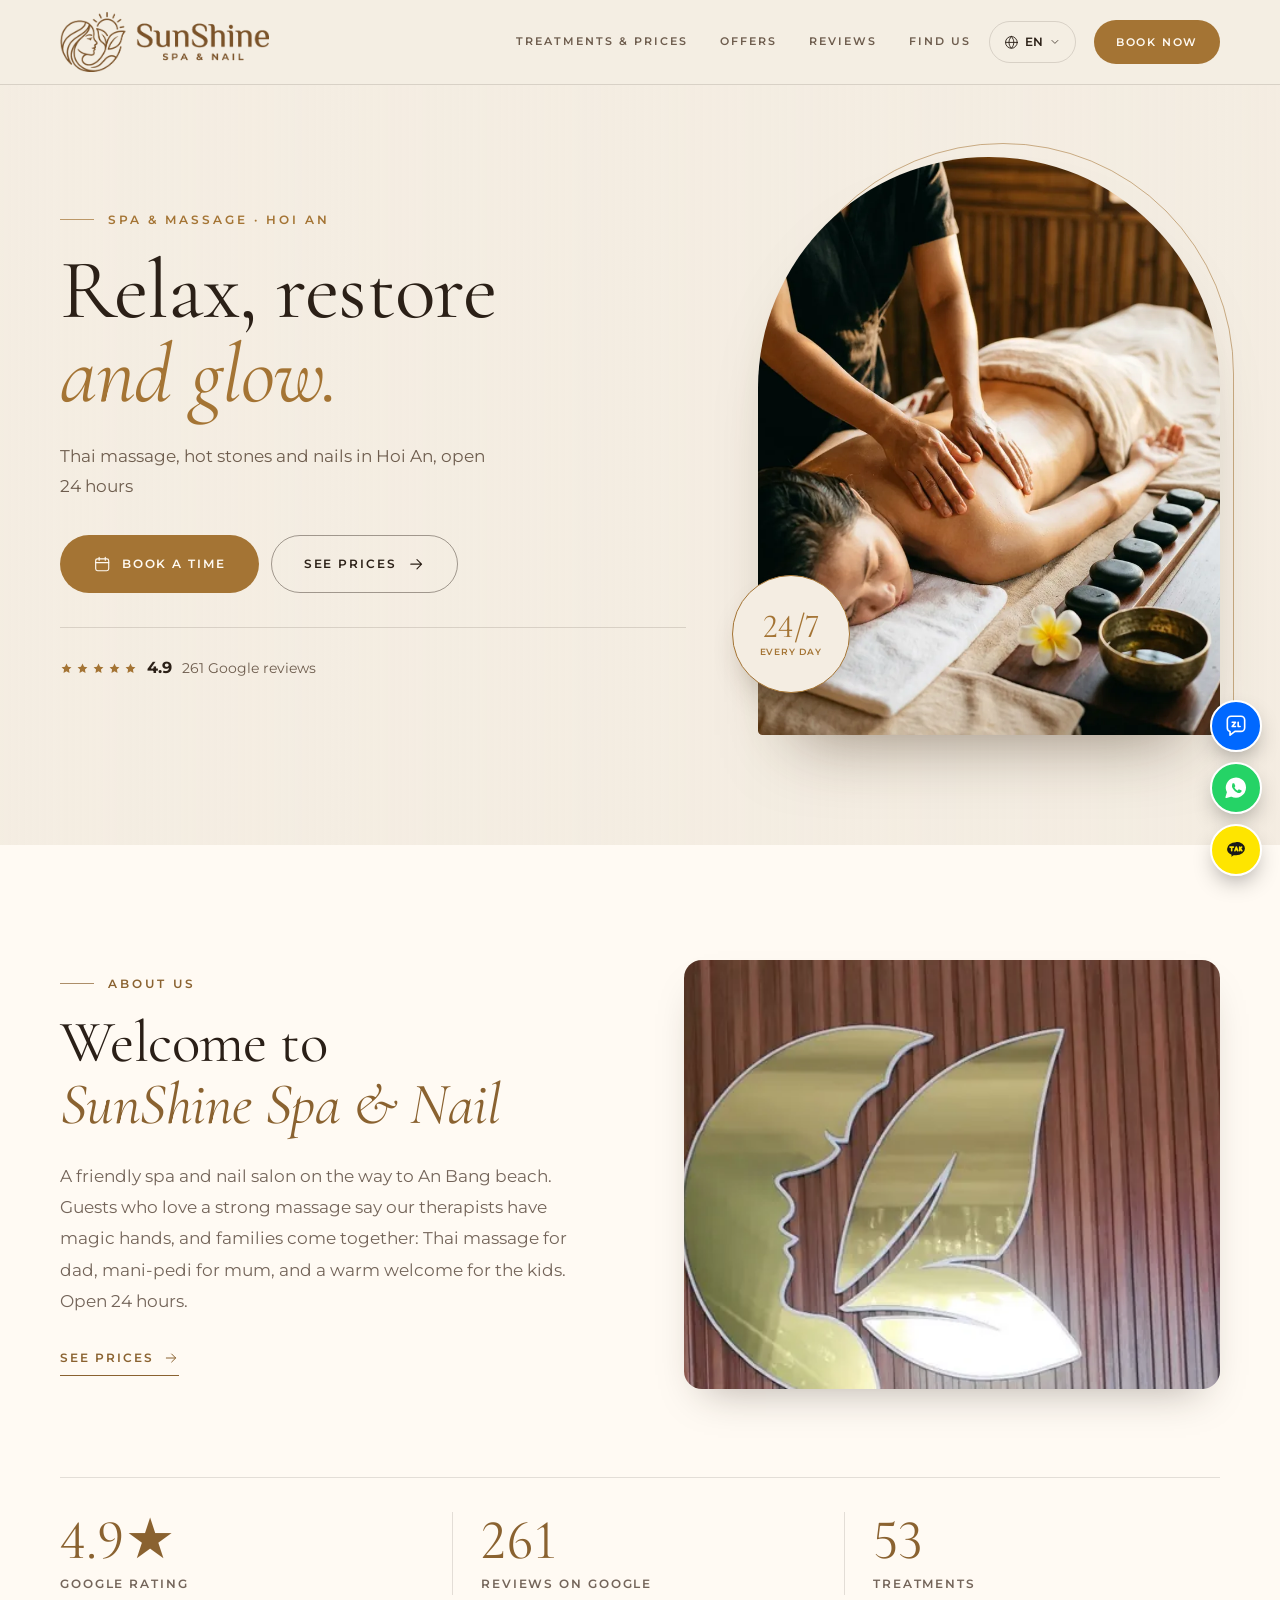
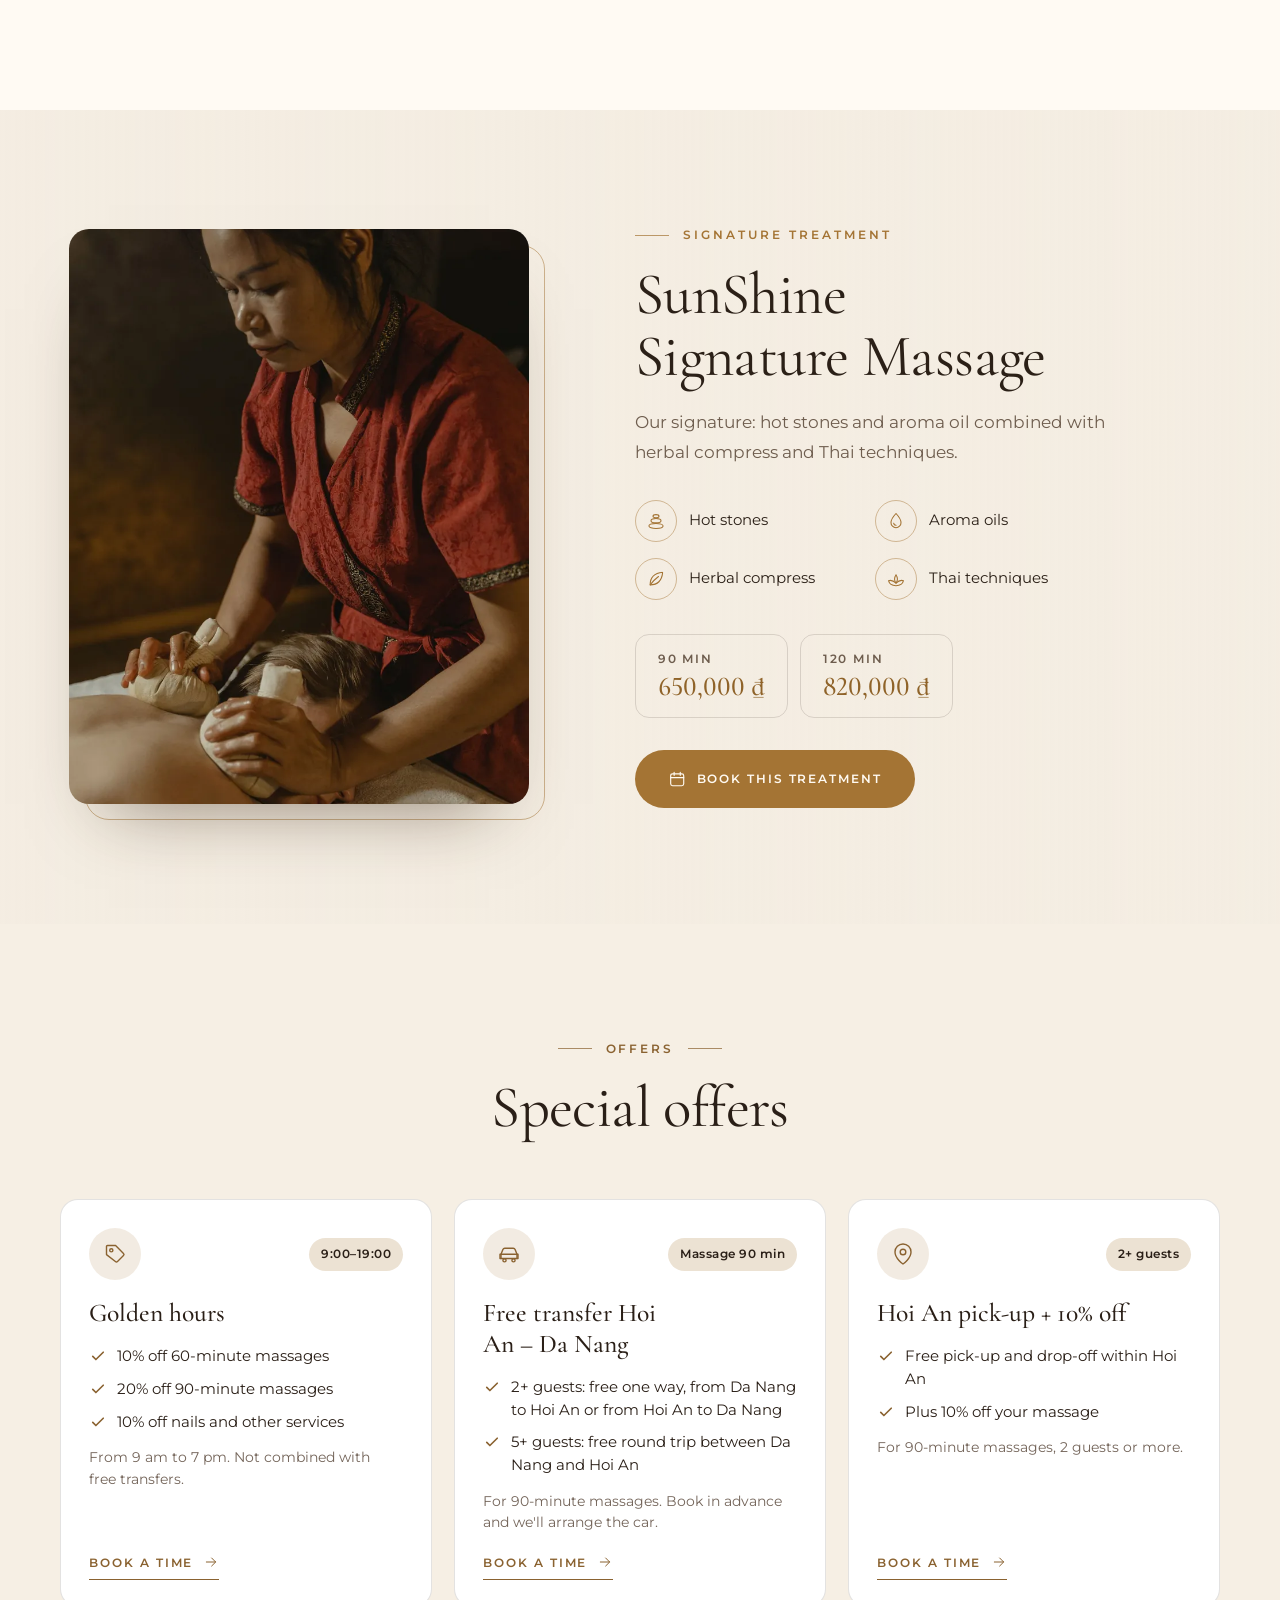
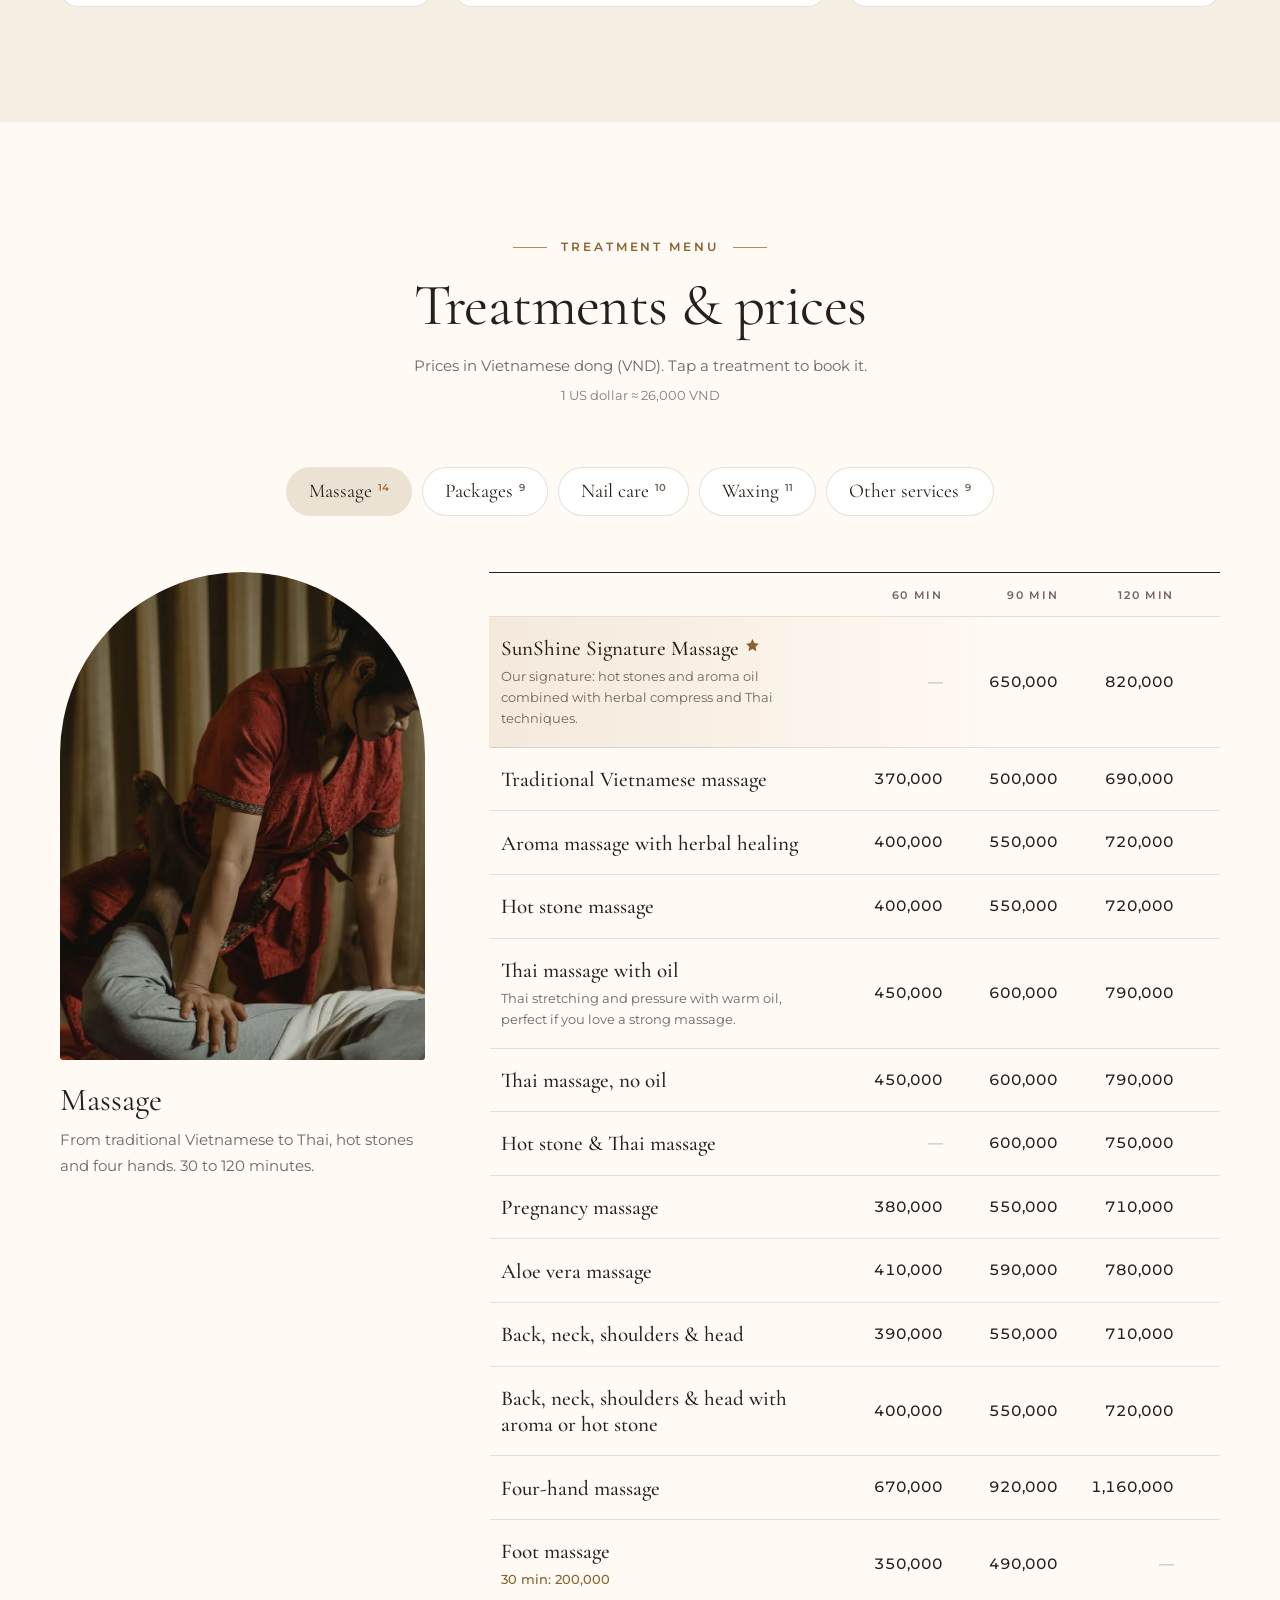
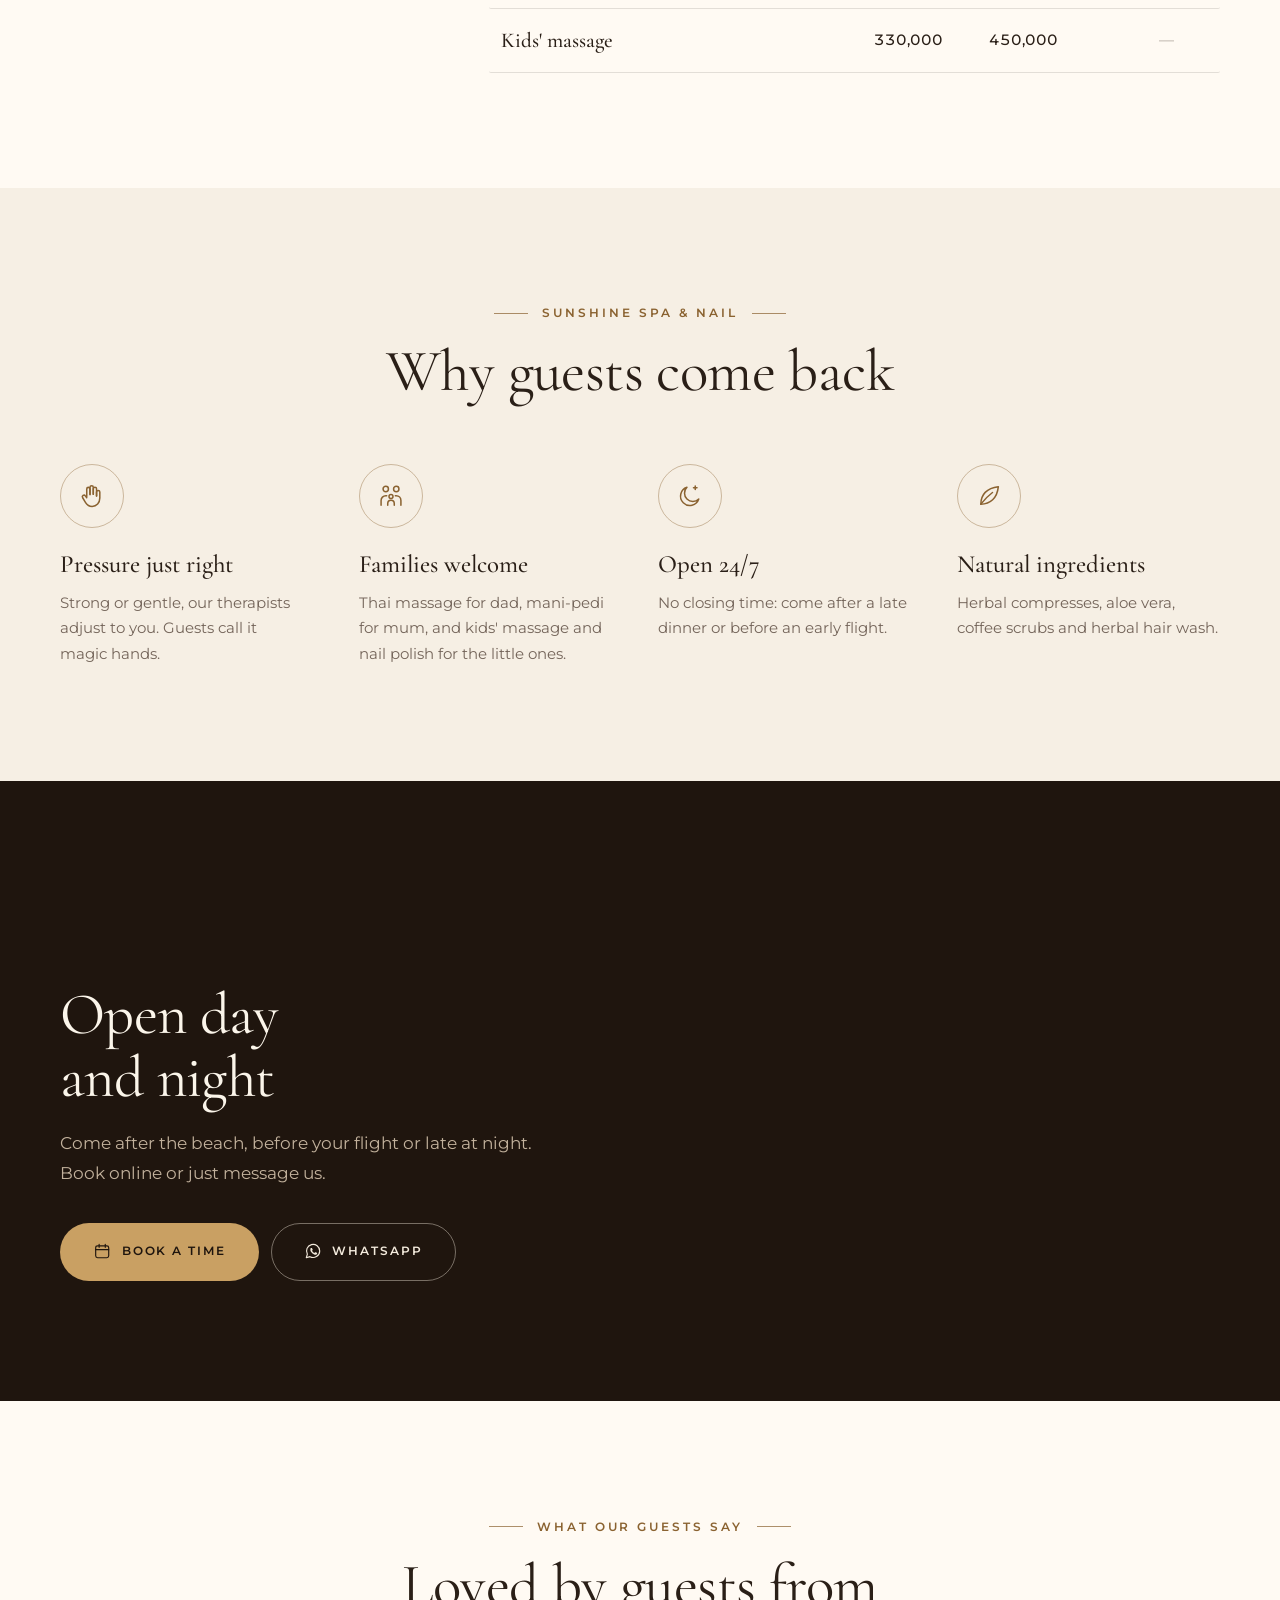
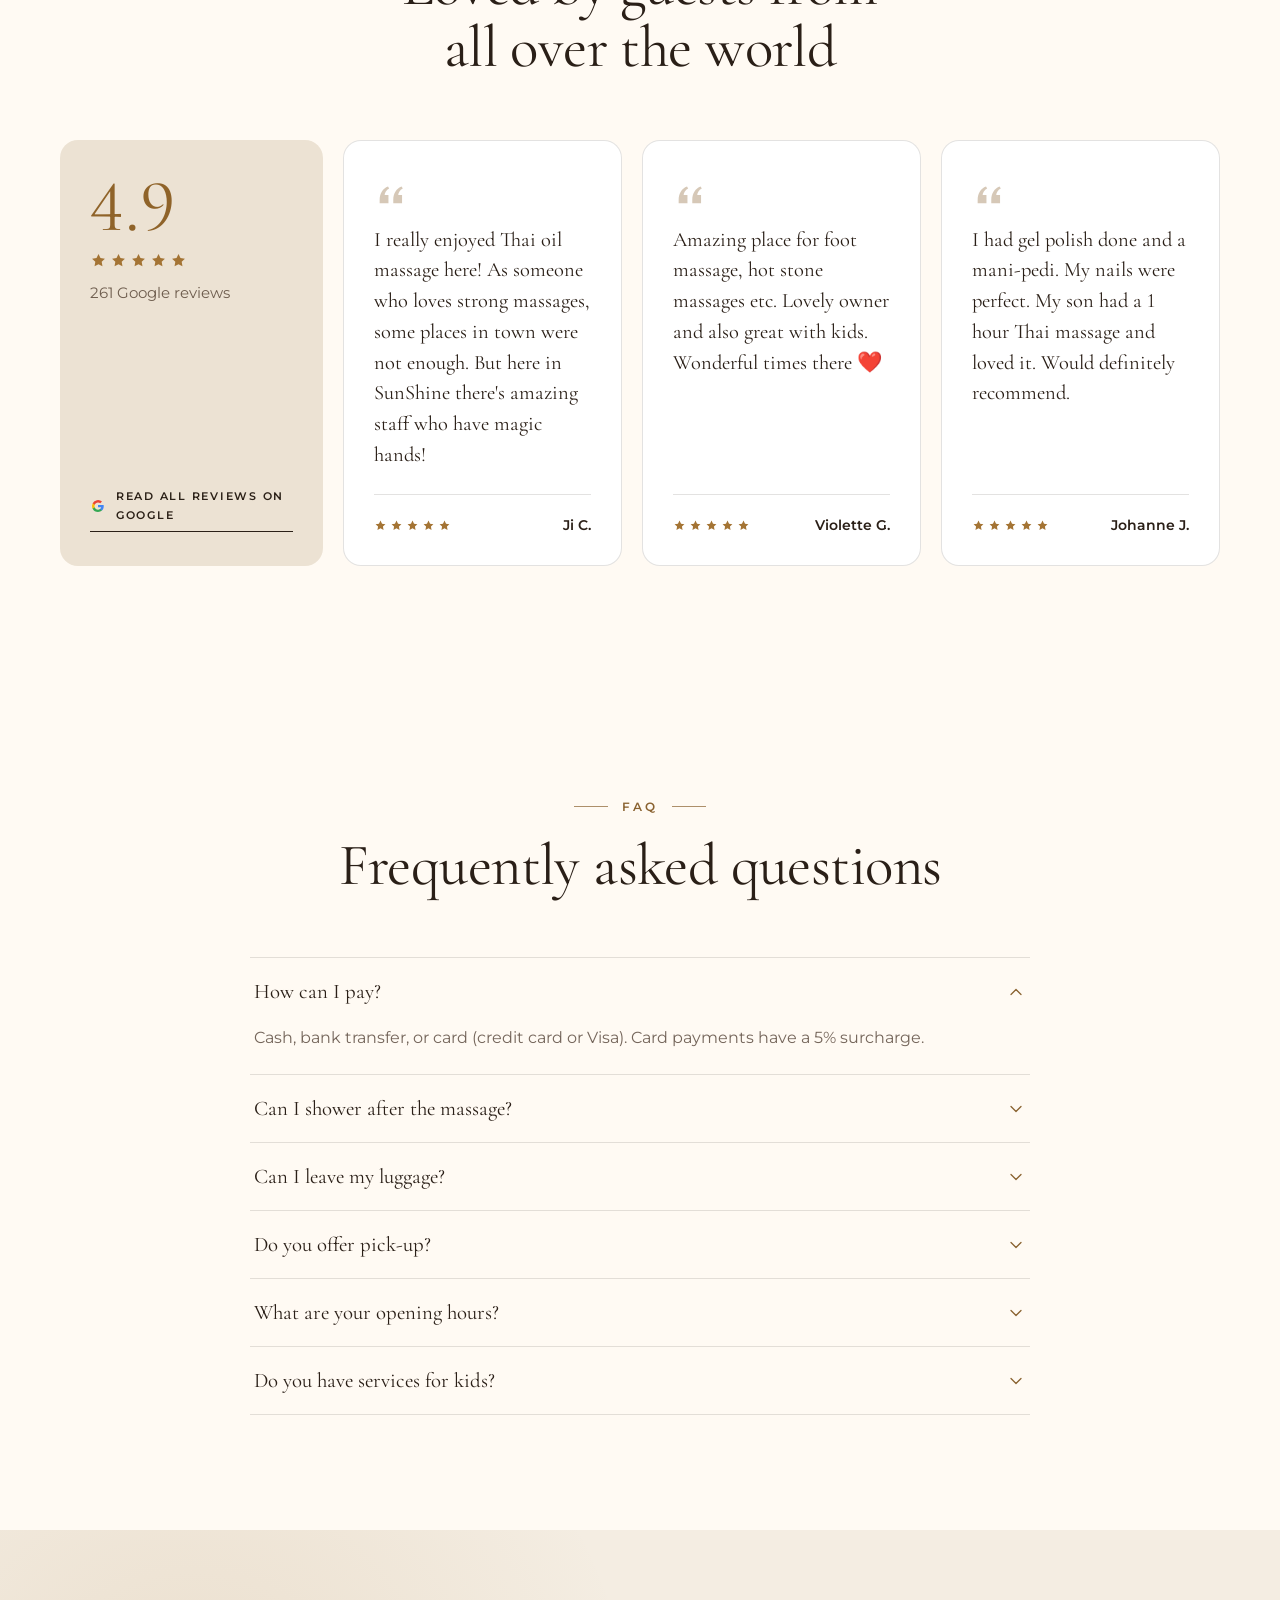
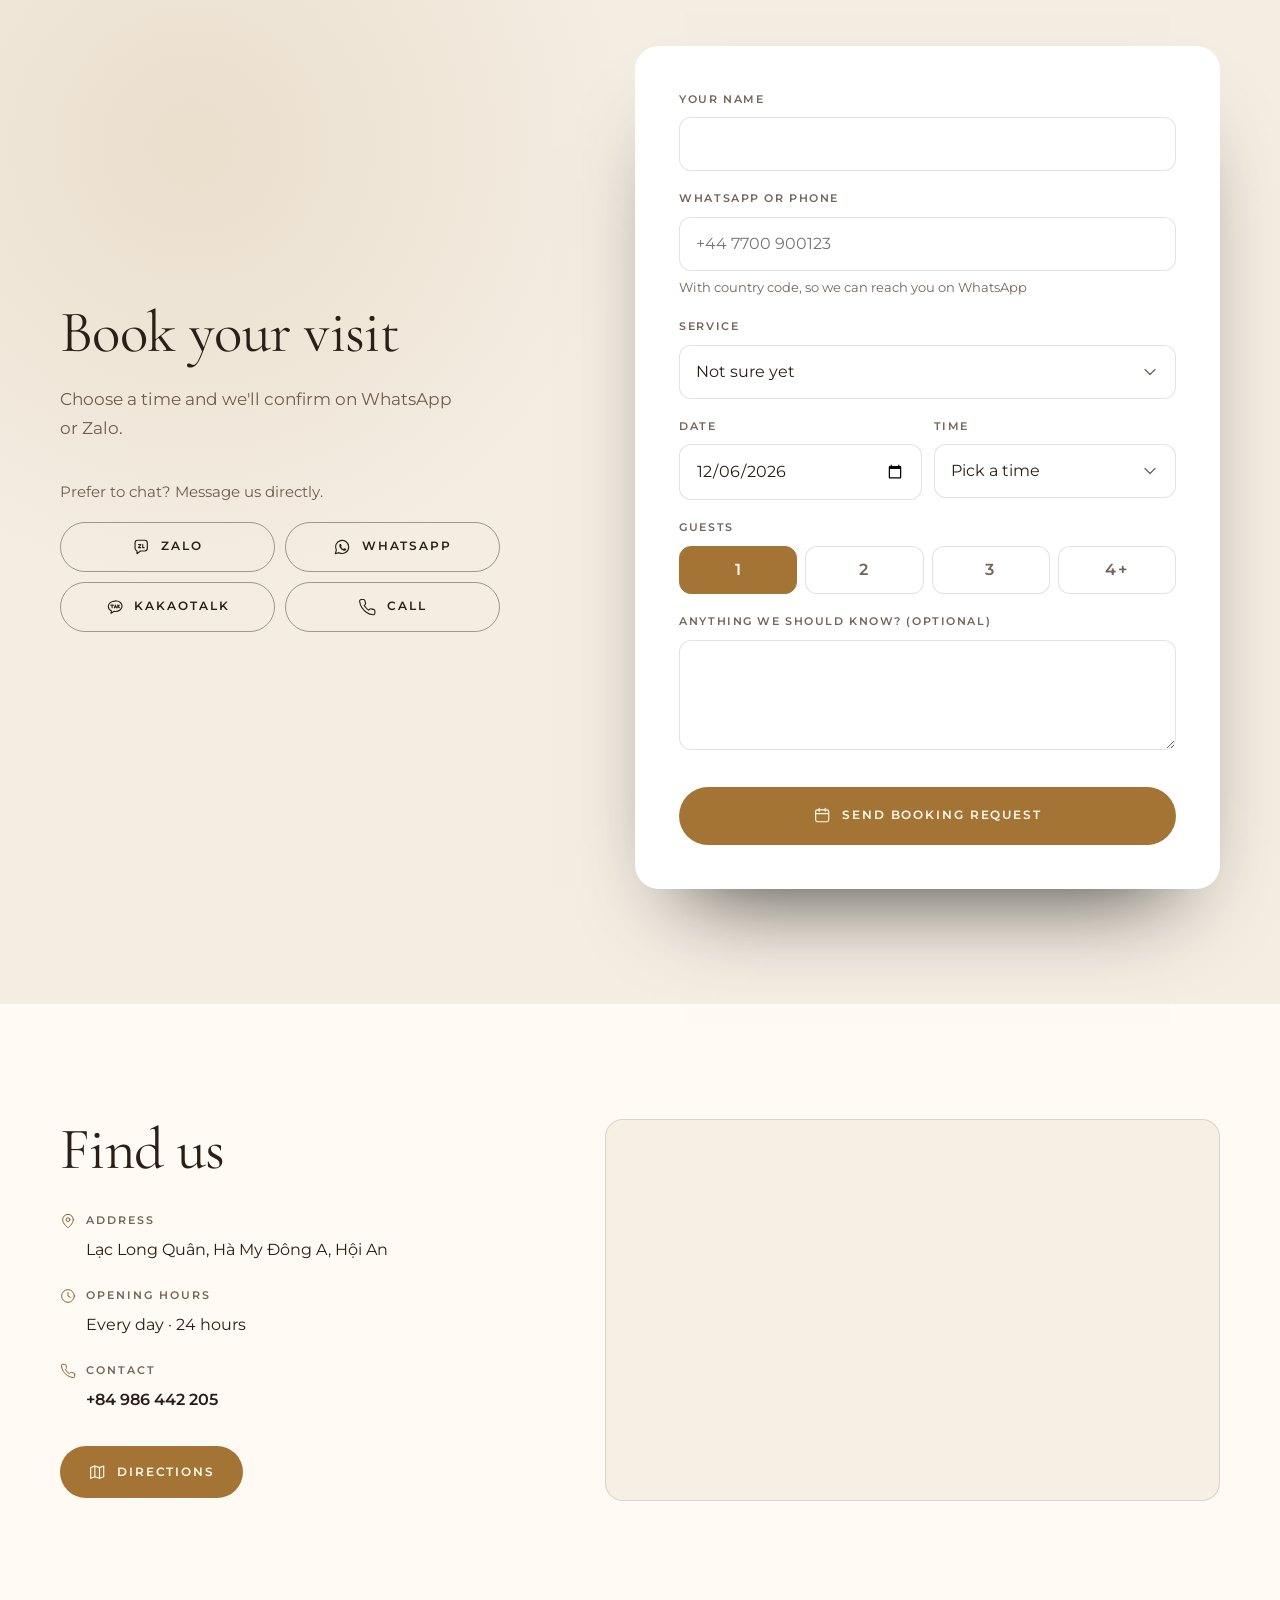
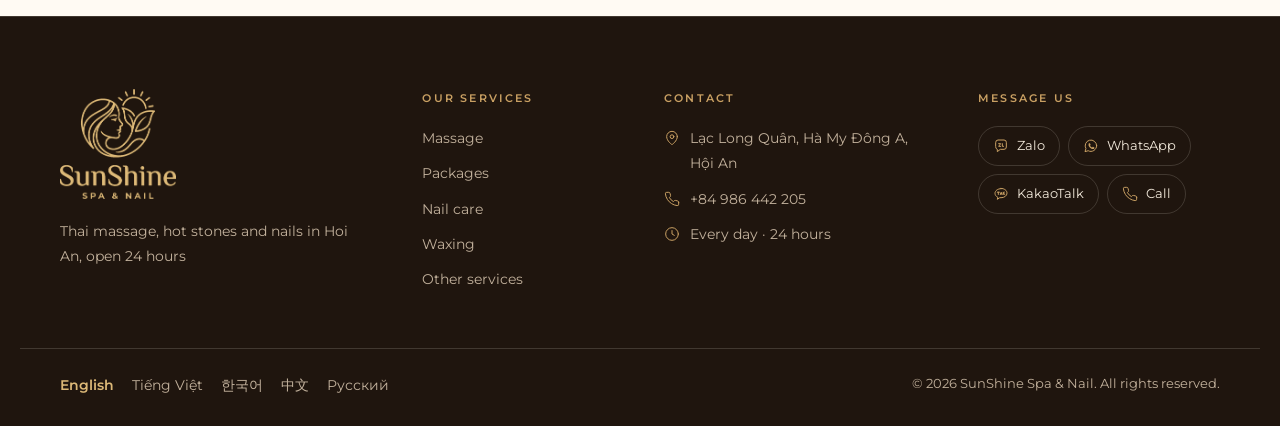
==== index.html @ f7f25884 "Update sunshine-spa preview site Co-Authored-By: Claude Opus 5.5 <noreply@anthropic.com>" ====
<!doctype html>
<html lang="en" class="v3 bg-palm t-light">
<head>
<meta charset="utf-8">
<meta name="viewport" content="width=device-width, initial-scale=1, viewport-fit=cover">
<title>SunShine Spa &amp; Nail · Spa &amp; massage · Hoi An</title>
<meta name="description" content="Thai massage, hot stones and nails in Hoi An, open 24 hours · 4.9★ · 261 Google reviews">
<meta name="robots" content="noindex,nofollow">
<link rel="canonical" href="https://romans7997.github.io/sunshine-spa/">
<link rel="alternate" hreflang="en" href="https://romans7997.github.io/sunshine-spa/">
<link rel="alternate" hreflang="vi" href="https://romans7997.github.io/sunshine-spa/vi/">
<link rel="alternate" hreflang="ko" href="https://romans7997.github.io/sunshine-spa/ko/">
<link rel="alternate" hreflang="zh" href="https://romans7997.github.io/sunshine-spa/zh/">
<link rel="alternate" hreflang="ru" href="https://romans7997.github.io/sunshine-spa/ru/">
<link rel="alternate" hreflang="x-default" href="https://romans7997.github.io/sunshine-spa/">
<meta property="og:type" content="website">
<meta property="og:title" content="SunShine Spa &amp; Nail">
<meta property="og:description" content="Thai massage, hot stones and nails in Hoi An, open 24 hours">
<meta property="og:image" content="https://romans7997.github.io/sunshine-spa/img/og.jpg"><meta name="theme-color" content="#1f150e">
<link rel="icon" href="favicon.svg" type="image/svg+xml">
<link rel="preconnect" href="https://fonts.googleapis.com">
<link rel="preconnect" href="https://fonts.gstatic.com" crossorigin>
<link rel="stylesheet" href="https://fonts.googleapis.com/css2?family=Cormorant+Garamond:ital,wght@0,400;0,500;0,600;1,400;1,500&amp;family=Montserrat:wght@400;500;600&amp;display=swap">
<link rel="stylesheet" href="assets/v3.css?v=be3e15fc">
<style>:root{ --wood:#f4ede2;--wood-2:#ece2d3;--wood-3:#e0d3bf;--wood-rgb:244,237,226;--cream:#fffaf3;--cream-2:#f6efe4;--paper:#ffffff;--on-dark:#2b2017;--on-dark-muted:#6e5d4e;--on-dark-rgb:43,32,23;--on-dark-head:#2b2017;--line-dark:rgba(43,32,23,.14);--gold:#a47434;--gold-hi:#8f6329;--gold-rgb:164,116,52;--btn-ink:#fffaf2;--gold-deep:#8a6230;--glow-rgb:214,168,98;--glow2-rgb:190,150,95;--slat-rgb:120,90,60 }</style>
<script>document.documentElement.classList.add("js")</script>
<link rel="preload" as="image" href="img/hero-928.webp" imagesrcset="img/hero-800.webp 800w, img/hero-928.webp 928w" imagesizes="(min-width: 960px) 40vw, 100vw">
<script type="application/ld+json">{"@context": "https://schema.org", "@type": "DaySpa", "name": "SunShine Spa & Nail", "telephone": "+84986442205", "url": "https://romans7997.github.io/sunshine-spa/", "address": {"@type": "PostalAddress", "streetAddress": "Lạc Long Quân, Hà My Đông A, Hội An", "addressLocality": "Hoi An", "addressCountry": "VN"}, "openingHoursSpecification": [{"@type": "OpeningHoursSpecification", "dayOfWeek": "Monday", "opens": "00:00", "closes": "24:00"}, {"@type": "OpeningHoursSpecification", "dayOfWeek": "Tuesday", "opens": "00:00", "closes": "24:00"}, {"@type": "OpeningHoursSpecification", "dayOfWeek": "Wednesday", "opens": "00:00", "closes": "24:00"}, {"@type": "OpeningHoursSpecification", "dayOfWeek": "Thursday", "opens": "00:00", "closes": "24:00"}, {"@type": "OpeningHoursSpecification", "dayOfWeek": "Friday", "opens": "00:00", "closes": "24:00"}, {"@type": "OpeningHoursSpecification", "dayOfWeek": "Saturday", "opens": "00:00", "closes": "24:00"}, {"@type": "OpeningHoursSpecification", "dayOfWeek": "Sunday", "opens": "00:00", "closes": "24:00"}], "sameAs": ["https://www.google.com/maps/place/?q=place_id:ChIJjfmBW60PQjERwZygsNHJV4o"], "priceRange": "₫₫", "image": "https://romans7997.github.io/sunshine-spa/img/hero-928.webp"}</script>
<script type="application/ld+json">{"@context": "https://schema.org", "@type": "FAQPage", "mainEntity": [{"@type": "Question", "name": "How can I pay?", "acceptedAnswer": {"@type": "Answer", "text": "Cash, bank transfer, or card (credit card or Visa). Card payments have a 5% surcharge."}}, {"@type": "Question", "name": "Can I shower after the massage?", "acceptedAnswer": {"@type": "Answer", "text": "Yes, you can take a shower after your massage."}}, {"@type": "Question", "name": "Can I leave my luggage?", "acceptedAnswer": {"@type": "Answer", "text": "Yes. Leave your luggage with us, go sightseeing and pick it up later."}}, {"@type": "Question", "name": "Do you offer pick-up?", "acceptedAnswer": {"@type": "Answer", "text": "Yes, free for 90-minute massages: within Hoi An for 2+ guests, one way between Da Nang and Hoi An for 2+ guests, and both ways for 5+ guests."}}, {"@type": "Question", "name": "What are your opening hours?", "acceptedAnswer": {"@type": "Answer", "text": "We're open 24 hours, every day."}}, {"@type": "Question", "name": "Do you have services for kids?", "acceptedAnswer": {"@type": "Answer", "text": "Yes, kids' massage and kids' nail polish, so the whole family can relax together."}}]}</script>
</head>
<body>
<a class="skip" href="#main">Skip to content</a>

<header class="nav" id="top">
  <div class="wrap nav-inner">
    <a class="logo" href="#top" aria-label="SunShine Spa &amp; Nail"><img class="logo-img" src="logo-wide.png" alt="SunShine Spa &amp; Nail" width="1046" height="300"></a>
    <nav class="nav-links" aria-label="Menu">
      <a href="#services">Treatments &amp; prices</a>
<a href="#offers">Offers</a><a href="#reviews">Reviews</a>      <a href="#visit">Find us</a>
    </nav>
    <details class="lang">
      <summary aria-label="Language"><svg class="ic" viewBox="0 0 24 24" aria-hidden="true" focusable="false"><circle cx="12" cy="12" r="9.5"/><path d="M2.5 12h19M12 2.5c2.6 2.8 3.9 6 3.9 9.5S14.6 18.7 12 21.5C9.4 18.7 8.1 15.5 8.1 12S9.4 5.3 12 2.5z"/></svg><span>EN</span><svg class="ic chev" viewBox="0 0 24 24" aria-hidden="true" focusable="false"><path d="M6 9l6 6 6-6"/></svg></summary>
      <ul class="lang-menu">
<li><a href="./" hreflang="en" lang="en" data-lang="en" aria-current="true">English</a></li>
<li><a href="vi/" hreflang="vi" lang="vi" data-lang="vi">Tiếng Việt</a></li>
<li><a href="ko/" hreflang="ko" lang="ko" data-lang="ko">한국어</a></li>
<li><a href="zh/" hreflang="zh" lang="zh" data-lang="zh">中文</a></li>
<li><a href="ru/" hreflang="ru" lang="ru" data-lang="ru">Русский</a></li>
      </ul>
    </details>
<a class="btn btn-gold btn-sm nav-book" href="#book">Book now</a>  </div>
</header>

<main id="main">
  <section class="hero">
    <div class="tex" aria-hidden="true"><picture><source media="(max-width: 959px)" srcset="img/texm-800.webp 800w, img/texm-1600.webp 1600w" sizes="100vw"><img src="img/tex-1600.webp" srcset="img/tex-800.webp 800w, img/tex-1600.webp 1600w" sizes="100vw" alt="" decoding="async"></picture></div>
    <div class="wrap hero-grid">
      <div class="hero-copy">
        <p class="eyebrow eyebrow-light">Spa &amp; massage · Hoi An</p>
        <h1 class="hero-title"><span>Relax, restore</span> <em>and glow.</em></h1>
        <p class="hero-lead">Thai massage, hot stones and nails in Hoi An, open 24 hours</p>
        <div class="hero-cta">
<a class="btn btn-gold btn-lg" href="#book"><svg class="ic" viewBox="0 0 24 24" aria-hidden="true" focusable="false"><rect x="3.5" y="5" width="17" height="15.5" rx="2.5"/><path d="M8 3v4M16 3v4M3.5 10h17"/></svg><span>Book a time</span></a><a class="btn btn-line-light btn-lg" href="#services"><span>See prices</span><svg class="ic" viewBox="0 0 24 24" aria-hidden="true" focusable="false"><path d="M5 12h14M13 6l6 6-6 6"/></svg></a>        </div>
        <div class="hero-meta">
<a class="hero-rating" href="https://www.google.com/maps/place/?q=place_id:ChIJjfmBW60PQjERwZygsNHJV4o" target="_blank" rel="noopener"><span class="stars xs" role="img" aria-label="4.9 / 5"><svg class="st" viewBox="0 0 24 24" aria-hidden="true" focusable="false"><path class="fill" d="M12 2.8l2.8 5.8 6.3.9-4.6 4.4 1.1 6.3L12 17.2l-5.6 3 1.1-6.3L2.9 9.5l6.3-.9z"/></svg><svg class="st" viewBox="0 0 24 24" aria-hidden="true" focusable="false"><path class="fill" d="M12 2.8l2.8 5.8 6.3.9-4.6 4.4 1.1 6.3L12 17.2l-5.6 3 1.1-6.3L2.9 9.5l6.3-.9z"/></svg><svg class="st" viewBox="0 0 24 24" aria-hidden="true" focusable="false"><path class="fill" d="M12 2.8l2.8 5.8 6.3.9-4.6 4.4 1.1 6.3L12 17.2l-5.6 3 1.1-6.3L2.9 9.5l6.3-.9z"/></svg><svg class="st" viewBox="0 0 24 24" aria-hidden="true" focusable="false"><path class="fill" d="M12 2.8l2.8 5.8 6.3.9-4.6 4.4 1.1 6.3L12 17.2l-5.6 3 1.1-6.3L2.9 9.5l6.3-.9z"/></svg><svg class="st" viewBox="0 0 24 24" aria-hidden="true" focusable="false"><path class="fill" d="M12 2.8l2.8 5.8 6.3.9-4.6 4.4 1.1 6.3L12 17.2l-5.6 3 1.1-6.3L2.9 9.5l6.3-.9z"/></svg></span><strong>4.9</strong><span>261 Google reviews</span></a>        </div>
      </div>
      <div class="hero-media">
        <div class="arch"><img src="img/hero-928.webp" srcset="img/hero-800.webp 800w, img/hero-928.webp 928w" sizes="(min-width: 960px) 40vw, 100vw" alt="" width="928" height="1152" fetchpriority="high" style="object-position:50% 45%"></div>
<div class="seal" aria-hidden="true"><span class="seal-big">24/7</span><span class="seal-small">every day</span></div>
      </div>
    </div>
  </section>

  <section class="section intro" id="about">
    <div class="wrap">
      <div class="intro-grid">
        <div class="intro-copy">
          <p class="eyebrow">About us</p>
          <h2>Welcome to <em>SunShine Spa &amp; Nail</em></h2>
<p class="lead">A friendly spa and nail salon on the way to An Bang beach. Guests who love a strong massage say our therapists have magic hands, and families come together: Thai massage for dad, mani-pedi for mum, and a warm welcome for the kids. Open 24 hours.</p>          <a class="link-arrow" href="#services"><span>See prices</span><svg class="ic" viewBox="0 0 24 24" aria-hidden="true" focusable="false"><path d="M5 12h14M13 6l6 6-6 6"/></svg></a>
        </div>
        <div class="intro-media"><img src="img/about-1040.webp" srcset="img/about-800.webp 800w, img/about-1040.webp 1040w" sizes="(min-width: 960px) 42vw, 100vw" alt="" width="1040" height="470" loading="lazy" decoding="async" style="object-position:50% 50%"></div>
      </div>
      <ul class="stats" style="--n:3">
<li><span class="stat-big">4.9★</span><span class="stat-small">Google rating</span></li>
<li><span class="stat-big">261</span><span class="stat-small">reviews on Google</span></li>
<li><span class="stat-big">53</span><span class="stat-small">treatments</span></li>
      </ul>
    </div>
  </section>

  <section class="section signature" id="signature">
    <div class="tex" aria-hidden="true"><picture><source media="(max-width: 959px)" srcset="img/texm-800.webp 800w, img/texm-1600.webp 1600w" sizes="100vw"><img src="img/tex-1600.webp" srcset="img/tex-800.webp 800w, img/tex-1600.webp 1600w" sizes="100vw" alt="" decoding="async"></picture></div>
    <div class="wrap sig-grid">
<div class="sig-media"><div class="sig-frame"><img src="img/sig-1600.webp" srcset="img/sig-800.webp 800w, img/sig-1600.webp 1600w" sizes="(min-width: 960px) 40vw, 100vw" alt="" width="1600" height="2400" loading="lazy" decoding="async" style="object-position:50% 30%"></div></div>      <div class="sig-copy">
        <p class="eyebrow eyebrow-light">Signature treatment</p>
        <h2>SunShine Signature Massage</h2>
<p class="sig-desc">Our signature: hot stones and aroma oil combined with herbal compress and Thai techniques.</p>        <ul class="sig-incl" aria-label="What&#39;s inside">
<li><svg class="ic" viewBox="0 0 24 24" aria-hidden="true" focusable="false"><ellipse cx="12" cy="18" rx="8.5" ry="3"/><ellipse cx="12" cy="11.6" rx="6" ry="2.6"/><ellipse cx="12" cy="6.2" rx="3.6" ry="1.9"/></svg><span>Hot stones</span></li><li><svg class="ic" viewBox="0 0 24 24" aria-hidden="true" focusable="false"><path d="M12 3s6 6.4 6 11a6 6 0 0 1-12 0c0-4.6 6-11 6-11z"/><path d="M9.2 14.6a2.9 2.9 0 0 0 2.8 2.6"/></svg><span>Aroma oils</span></li><li><svg class="ic" viewBox="0 0 24 24" aria-hidden="true" focusable="false"><path d="M5 19c0-8 5-14 15-15-1 10-7 15-15 15z"/><path d="M5 19c3-4 6-7 10-10"/></svg><span>Herbal compress</span></li><li><svg class="ic" viewBox="0 0 24 24" aria-hidden="true" focusable="false"><path d="M12 20c-4 0-8-2-9-6 3-1 6 0 9 3 3-3 6-4 9-3-1 4-5 6-9 6z"/><path d="M12 17c-2-2.5-2.5-6 0-10 2.5 4 2 7.5 0 10z"/></svg><span>Thai techniques</span></li>        </ul>
        <ul class="sig-prices">
<li><span>90 min</span><strong>650,000 ₫</strong></li><li><span>120 min</span><strong>820,000 ₫</strong></li>        </ul>
<a class="btn btn-gold btn-lg" href="#book" data-service="s0-0"><svg class="ic" viewBox="0 0 24 24" aria-hidden="true" focusable="false"><rect x="3.5" y="5" width="17" height="15.5" rx="2.5"/><path d="M8 3v4M16 3v4M3.5 10h17"/></svg><span>Book this treatment</span></a>      </div>
    </div>
  </section>

  <section class="section offers" id="offers">
    <div class="wrap">
      <header class="section-head center"><p class="eyebrow">Offers</p><h2>Special offers</h2></header>
      <ul class="off-grid">
        <li class="off">
          <div class="off-top"><span class="off-ic"><svg class="ic" viewBox="0 0 24 24" aria-hidden="true" focusable="false"><path d="M3.5 12.6V4.5a1 1 0 0 1 1-1h8.1l7.9 7.9a1.5 1.5 0 0 1 0 2.1l-6 6a1.5 1.5 0 0 1-2.1 0z"/><circle cx="8.3" cy="8.3" r="1.6"/></svg></span><span class="off-tag">9:00–19:00</span></div>
          <h3>Golden hours</h3>
          <ul class="off-lines"><li><svg class="ic" viewBox="0 0 24 24" aria-hidden="true" focusable="false"><path d="M5 12.5l4.2 4.2L19 7"/></svg><span>10% off 60-minute massages</span></li><li><svg class="ic" viewBox="0 0 24 24" aria-hidden="true" focusable="false"><path d="M5 12.5l4.2 4.2L19 7"/></svg><span>20% off 90-minute massages</span></li><li><svg class="ic" viewBox="0 0 24 24" aria-hidden="true" focusable="false"><path d="M5 12.5l4.2 4.2L19 7"/></svg><span>10% off nails and other services</span></li></ul>
<p class="off-note">From 9 am to 7 pm. Not combined with free transfers.</p><a class="link-arrow" href="#book"><span>Book a time</span><svg class="ic" viewBox="0 0 24 24" aria-hidden="true" focusable="false"><path d="M5 12h14M13 6l6 6-6 6"/></svg></a>        </li>
        <li class="off">
          <div class="off-top"><span class="off-ic"><svg class="ic" viewBox="0 0 24 24" aria-hidden="true" focusable="false"><path d="M4 16.5v-4.2l1.9-4.8A2 2 0 0 1 7.8 6.2h8.4a2 2 0 0 1 1.9 1.3l1.9 4.8v4.2"/><path d="M3 12.3h18v4.2H3z"/><circle cx="7.5" cy="18.3" r="1.6"/><circle cx="16.5" cy="18.3" r="1.6"/></svg></span><span class="off-tag">Massage 90 min</span></div>
          <h3>Free transfer Hoi An – Da Nang</h3>
          <ul class="off-lines"><li><svg class="ic" viewBox="0 0 24 24" aria-hidden="true" focusable="false"><path d="M5 12.5l4.2 4.2L19 7"/></svg><span>2+ guests: free one way, from Da Nang to Hoi An or from Hoi An to Da Nang</span></li><li><svg class="ic" viewBox="0 0 24 24" aria-hidden="true" focusable="false"><path d="M5 12.5l4.2 4.2L19 7"/></svg><span>5+ guests: free round trip between Da Nang and Hoi An</span></li></ul>
<p class="off-note">For 90-minute massages. Book in advance and we&#39;ll arrange the car.</p><a class="link-arrow" href="#book"><span>Book a time</span><svg class="ic" viewBox="0 0 24 24" aria-hidden="true" focusable="false"><path d="M5 12h14M13 6l6 6-6 6"/></svg></a>        </li>
        <li class="off">
          <div class="off-top"><span class="off-ic"><svg class="ic" viewBox="0 0 24 24" aria-hidden="true" focusable="false"><path d="M20 10c0 6.5-8 12-8 12s-8-5.5-8-12a8 8 0 0 1 16 0z"/><circle cx="12" cy="10" r="2.8"/></svg></span><span class="off-tag">2+ guests</span></div>
          <h3>Hoi An pick-up + 10% off</h3>
          <ul class="off-lines"><li><svg class="ic" viewBox="0 0 24 24" aria-hidden="true" focusable="false"><path d="M5 12.5l4.2 4.2L19 7"/></svg><span>Free pick-up and drop-off within Hoi An</span></li><li><svg class="ic" viewBox="0 0 24 24" aria-hidden="true" focusable="false"><path d="M5 12.5l4.2 4.2L19 7"/></svg><span>Plus 10% off your massage</span></li></ul>
<p class="off-note">For 90-minute massages, 2 guests or more.</p><a class="link-arrow" href="#book"><span>Book a time</span><svg class="ic" viewBox="0 0 24 24" aria-hidden="true" focusable="false"><path d="M5 12h14M13 6l6 6-6 6"/></svg></a>        </li>
      </ul>
    </div>
  </section>

  <section class="section menu-sec" id="services">
    <div class="wrap">
      <header class="section-head center">
        <p class="eyebrow">Treatment menu</p>
        <h2>Treatments &amp; prices</h2>
        <p class="section-note">Prices in Vietnamese dong (VND). Tap a treatment to book it. <span class="rate">1 US dollar ≈ 26,000 VND</span></p>
      </header>
      <div class="tabs" role="tablist" aria-label="Treatments &amp; prices">
<button type="button" role="tab" id="tab-cat0" aria-controls="cat0" aria-selected="true">Massage<sup>14</sup></button><button type="button" role="tab" id="tab-cat1" aria-controls="cat1" aria-selected="false" tabindex="-1">Packages<sup>9</sup></button><button type="button" role="tab" id="tab-cat2" aria-controls="cat2" aria-selected="false" tabindex="-1">Nail care<sup>10</sup></button><button type="button" role="tab" id="tab-cat3" aria-controls="cat3" aria-selected="false" tabindex="-1">Waxing<sup>11</sup></button><button type="button" role="tab" id="tab-cat4" aria-controls="cat4" aria-selected="false" tabindex="-1">Other services<sup>9</sup></button>      </div>
      <div class="panel is-active" id="cat0" role="tabpanel" aria-labelledby="tab-cat0">
        <div class="panel-media">
<div class="panel-img"><img src="img/c0-1600.webp" srcset="img/c0-800.webp 800w, img/c0-1600.webp 1600w" sizes="(min-width: 960px) 30vw, 140px" alt="" width="1600" height="2400" fetchpriority="high" style="object-position:50% 12%"></div>          <h3 class="panel-title">Massage</h3>
<p class="panel-desc">From traditional Vietnamese to Thai, hot stones and four hands. 30 to 120 minutes.</p>        </div>
        <div class="panel-list">
          <div class="mt" style="--cols:3">
            <div class="mt-head" aria-hidden="true"><span></span><span>60 min</span><span>90 min</span><span>120 min</span><span></span></div>
            <a class="mt-row is-pop" href="#book" data-service="s0-0">
              <span class="mt-name">SunShine Signature Massage <span class="pop"><svg class="ic" viewBox="0 0 24 24" aria-hidden="true" focusable="false"><path class="fill" d="M12 2.8l2.8 5.8 6.3.9-4.6 4.4 1.1 6.3L12 17.2l-5.6 3 1.1-6.3L2.9 9.5l6.3-.9z"/></svg></span><small>Our signature: hot stones and aroma oil combined with herbal compress and Thai techniques.</small></span>
<span class="mt-p is-empty" data-l="60 min">—</span><span class="mt-p" data-l="90 min">650,000</span><span class="mt-p" data-l="120 min">820,000</span>              <span class="mt-go"><svg class="ic" viewBox="0 0 24 24" aria-hidden="true" focusable="false"><path d="M5 12h14M13 6l6 6-6 6"/></svg></span>
            </a>
            <a class="mt-row" href="#book" data-service="s0-1">
              <span class="mt-name">Traditional Vietnamese massage</span>
<span class="mt-p" data-l="60 min">370,000</span><span class="mt-p" data-l="90 min">500,000</span><span class="mt-p" data-l="120 min">690,000</span>              <span class="mt-go"><svg class="ic" viewBox="0 0 24 24" aria-hidden="true" focusable="false"><path d="M5 12h14M13 6l6 6-6 6"/></svg></span>
            </a>
            <a class="mt-row" href="#book" data-service="s0-2">
              <span class="mt-name">Aroma massage with herbal healing</span>
<span class="mt-p" data-l="60 min">400,000</span><span class="mt-p" data-l="90 min">550,000</span><span class="mt-p" data-l="120 min">720,000</span>              <span class="mt-go"><svg class="ic" viewBox="0 0 24 24" aria-hidden="true" focusable="false"><path d="M5 12h14M13 6l6 6-6 6"/></svg></span>
            </a>
            <a class="mt-row" href="#book" data-service="s0-3">
              <span class="mt-name">Hot stone massage</span>
<span class="mt-p" data-l="60 min">400,000</span><span class="mt-p" data-l="90 min">550,000</span><span class="mt-p" data-l="120 min">720,000</span>              <span class="mt-go"><svg class="ic" viewBox="0 0 24 24" aria-hidden="true" focusable="false"><path d="M5 12h14M13 6l6 6-6 6"/></svg></span>
            </a>
            <a class="mt-row" href="#book" data-service="s0-4">
              <span class="mt-name">Thai massage with oil<small>Thai stretching and pressure with warm oil, perfect if you love a strong massage.</small></span>
<span class="mt-p" data-l="60 min">450,000</span><span class="mt-p" data-l="90 min">600,000</span><span class="mt-p" data-l="120 min">790,000</span>              <span class="mt-go"><svg class="ic" viewBox="0 0 24 24" aria-hidden="true" focusable="false"><path d="M5 12h14M13 6l6 6-6 6"/></svg></span>
            </a>
            <a class="mt-row" href="#book" data-service="s0-5">
              <span class="mt-name">Thai massage, no oil</span>
<span class="mt-p" data-l="60 min">450,000</span><span class="mt-p" data-l="90 min">600,000</span><span class="mt-p" data-l="120 min">790,000</span>              <span class="mt-go"><svg class="ic" viewBox="0 0 24 24" aria-hidden="true" focusable="false"><path d="M5 12h14M13 6l6 6-6 6"/></svg></span>
            </a>
            <a class="mt-row" href="#book" data-service="s0-6">
              <span class="mt-name">Hot stone &amp; Thai massage</span>
<span class="mt-p is-empty" data-l="60 min">—</span><span class="mt-p" data-l="90 min">600,000</span><span class="mt-p" data-l="120 min">750,000</span>              <span class="mt-go"><svg class="ic" viewBox="0 0 24 24" aria-hidden="true" focusable="false"><path d="M5 12h14M13 6l6 6-6 6"/></svg></span>
            </a>
            <a class="mt-row" href="#book" data-service="s0-7">
              <span class="mt-name">Pregnancy massage</span>
<span class="mt-p" data-l="60 min">380,000</span><span class="mt-p" data-l="90 min">550,000</span><span class="mt-p" data-l="120 min">710,000</span>              <span class="mt-go"><svg class="ic" viewBox="0 0 24 24" aria-hidden="true" focusable="false"><path d="M5 12h14M13 6l6 6-6 6"/></svg></span>
            </a>
            <a class="mt-row" href="#book" data-service="s0-8">
              <span class="mt-name">Aloe vera massage</span>
<span class="mt-p" data-l="60 min">410,000</span><span class="mt-p" data-l="90 min">590,000</span><span class="mt-p" data-l="120 min">780,000</span>              <span class="mt-go"><svg class="ic" viewBox="0 0 24 24" aria-hidden="true" focusable="false"><path d="M5 12h14M13 6l6 6-6 6"/></svg></span>
            </a>
            <a class="mt-row" href="#book" data-service="s0-9">
              <span class="mt-name">Back, neck, shoulders &amp; head</span>
<span class="mt-p" data-l="60 min">390,000</span><span class="mt-p" data-l="90 min">550,000</span><span class="mt-p" data-l="120 min">710,000</span>              <span class="mt-go"><svg class="ic" viewBox="0 0 24 24" aria-hidden="true" focusable="false"><path d="M5 12h14M13 6l6 6-6 6"/></svg></span>
            </a>
            <a class="mt-row" href="#book" data-service="s0-10">
              <span class="mt-name">Back, neck, shoulders &amp; head with aroma or hot stone</span>
<span class="mt-p" data-l="60 min">400,000</span><span class="mt-p" data-l="90 min">550,000</span><span class="mt-p" data-l="120 min">720,000</span>              <span class="mt-go"><svg class="ic" viewBox="0 0 24 24" aria-hidden="true" focusable="false"><path d="M5 12h14M13 6l6 6-6 6"/></svg></span>
            </a>
            <a class="mt-row" href="#book" data-service="s0-11">
              <span class="mt-name">Four-hand massage</span>
<span class="mt-p" data-l="60 min">670,000</span><span class="mt-p" data-l="90 min">920,000</span><span class="mt-p" data-l="120 min">1,160,000</span>              <span class="mt-go"><svg class="ic" viewBox="0 0 24 24" aria-hidden="true" focusable="false"><path d="M5 12h14M13 6l6 6-6 6"/></svg></span>
            </a>
            <a class="mt-row" href="#book" data-service="s0-12">
              <span class="mt-name">Foot massage<small class="extra">30 min: 200,000</small></span>
<span class="mt-p" data-l="60 min">350,000</span><span class="mt-p" data-l="90 min">490,000</span><span class="mt-p is-empty" data-l="120 min">—</span>              <span class="mt-go"><svg class="ic" viewBox="0 0 24 24" aria-hidden="true" focusable="false"><path d="M5 12h14M13 6l6 6-6 6"/></svg></span>
            </a>
            <a class="mt-row" href="#book" data-service="s0-13">
              <span class="mt-name">Kids&#39; massage</span>
<span class="mt-p" data-l="60 min">330,000</span><span class="mt-p" data-l="90 min">450,000</span><span class="mt-p is-empty" data-l="120 min">—</span>              <span class="mt-go"><svg class="ic" viewBox="0 0 24 24" aria-hidden="true" focusable="false"><path d="M5 12h14M13 6l6 6-6 6"/></svg></span>
            </a>
          </div>
        </div>
      </div>
      <div class="panel" id="cat1" role="tabpanel" aria-labelledby="tab-cat1">
        <div class="panel-media">
<div class="panel-img"><img src="img/c1-1600.webp" srcset="img/c1-800.webp 800w, img/c1-1600.webp 1600w" sizes="(min-width: 960px) 30vw, 140px" alt="" width="1600" height="2400" loading="lazy" decoding="async" style="object-position:50% 40%"></div>          <h3 class="panel-title">Packages</h3>
<p class="panel-desc">Massage, facial, hair wash and scrubs in one visit, 60 to 160 minutes.</p>        </div>
        <div class="panel-list">
          <div class="ml">
            <a class="ml-row" href="#book" data-service="s1-0">
              <span class="mt-name">Body massage &amp; facial (or hair wash or body scrub)</span>
              <span class="ml-prices"><span><em>90 min</em>590,000</span></span>
              <span class="mt-go"><svg class="ic" viewBox="0 0 24 24" aria-hidden="true" focusable="false"><path d="M5 12h14M13 6l6 6-6 6"/></svg></span>
            </a>
            <a class="ml-row" href="#book" data-service="s1-1">
              <span class="mt-name">Body massage &amp; facial + hair wash</span>
              <span class="ml-prices"><span><em>120 min</em>750,000</span></span>
              <span class="mt-go"><svg class="ic" viewBox="0 0 24 24" aria-hidden="true" focusable="false"><path d="M5 12h14M13 6l6 6-6 6"/></svg></span>
            </a>
            <a class="ml-row" href="#book" data-service="s1-2">
              <span class="mt-name">Body massage &amp; facial + hair wash + body scrub</span>
              <span class="ml-prices"><span><em>160 min</em>1,050,000</span></span>
              <span class="mt-go"><svg class="ic" viewBox="0 0 24 24" aria-hidden="true" focusable="false"><path d="M5 12h14M13 6l6 6-6 6"/></svg></span>
            </a>
            <a class="ml-row" href="#book" data-service="s1-3">
              <span class="mt-name">Coffee body scrub + facial</span>
              <span class="ml-prices"><span><em>90 min</em>600,000</span><span><em>120 min</em>780,000</span></span>
              <span class="mt-go"><svg class="ic" viewBox="0 0 24 24" aria-hidden="true" focusable="false"><path d="M5 12h14M13 6l6 6-6 6"/></svg></span>
            </a>
            <a class="ml-row" href="#book" data-service="s1-4">
              <span class="mt-name">Coffee body scrub + facial + hair wash</span>
              <span class="ml-prices"><span><em>120 min</em>800,000</span></span>
              <span class="mt-go"><svg class="ic" viewBox="0 0 24 24" aria-hidden="true" focusable="false"><path d="M5 12h14M13 6l6 6-6 6"/></svg></span>
            </a>
            <a class="ml-row" href="#book" data-service="s1-5">
              <span class="mt-name">Facial care</span>
              <span class="ml-prices"><span><em>60 min</em>400,000</span></span>
              <span class="mt-go"><svg class="ic" viewBox="0 0 24 24" aria-hidden="true" focusable="false"><path d="M5 12h14M13 6l6 6-6 6"/></svg></span>
            </a>
            <a class="ml-row" href="#book" data-service="s1-6">
              <span class="mt-name">Facial care + hair wash</span>
              <span class="ml-prices"><span><em>60 min</em>400,000</span></span>
              <span class="mt-go"><svg class="ic" viewBox="0 0 24 24" aria-hidden="true" focusable="false"><path d="M5 12h14M13 6l6 6-6 6"/></svg></span>
            </a>
            <a class="ml-row" href="#book" data-service="s1-7">
              <span class="mt-name">Body massage &amp; facial, manicure &amp; pedicure</span>
              <span class="ml-prices"><span><em>120 min</em>800,000</span></span>
              <span class="mt-go"><svg class="ic" viewBox="0 0 24 24" aria-hidden="true" focusable="false"><path d="M5 12h14M13 6l6 6-6 6"/></svg></span>
            </a>
            <a class="ml-row" href="#book" data-service="s1-8">
              <span class="mt-name">Body scrub, mask, manicure &amp; pedicure</span>
              <span class="ml-prices"><span><em>120 min</em>800,000</span></span>
              <span class="mt-go"><svg class="ic" viewBox="0 0 24 24" aria-hidden="true" focusable="false"><path d="M5 12h14M13 6l6 6-6 6"/></svg></span>
            </a>
          </div>
        </div>
      </div>
      <div class="panel" id="cat2" role="tabpanel" aria-labelledby="tab-cat2">
        <div class="panel-media">
<div class="panel-img"><img src="img/c2-1600.webp" srcset="img/c2-800.webp 800w, img/c2-1600.webp 1600w" sizes="(min-width: 960px) 30vw, 140px" alt="" width="1600" height="1067" loading="lazy" decoding="async" style="object-position:60% 50%"></div>          <h3 class="panel-title">Nail care</h3>
<p class="panel-desc">Manicure, pedicure, gel and nail art, plus kids&#39; polish.</p>        </div>
        <div class="panel-list">
          <div class="ml">
            <a class="ml-row" href="#book" data-service="s2-0">
              <span class="mt-name">Basic manicure</span>
              <span class="ml-prices"><span>150,000</span></span>
              <span class="mt-go"><svg class="ic" viewBox="0 0 24 24" aria-hidden="true" focusable="false"><path d="M5 12h14M13 6l6 6-6 6"/></svg></span>
            </a>
            <a class="ml-row" href="#book" data-service="s2-1">
              <span class="mt-name">Basic pedicure</span>
              <span class="ml-prices"><span>150,000</span></span>
              <span class="mt-go"><svg class="ic" viewBox="0 0 24 24" aria-hidden="true" focusable="false"><path d="M5 12h14M13 6l6 6-6 6"/></svg></span>
            </a>
            <a class="ml-row" href="#book" data-service="s2-2">
              <span class="mt-name">Kids&#39; nail polish (hands or feet)</span>
              <span class="ml-prices"><span>150,000</span></span>
              <span class="mt-go"><svg class="ic" viewBox="0 0 24 24" aria-hidden="true" focusable="false"><path d="M5 12h14M13 6l6 6-6 6"/></svg></span>
            </a>
            <a class="ml-row" href="#book" data-service="s2-3">
              <span class="mt-name">Nail or toenail design</span>
              <span class="ml-prices"><span>400,000 – 550,000</span></span>
              <span class="mt-go"><svg class="ic" viewBox="0 0 24 24" aria-hidden="true" focusable="false"><path d="M5 12h14M13 6l6 6-6 6"/></svg></span>
            </a>
            <a class="ml-row" href="#book" data-service="s2-4">
              <span class="mt-name">Manicure &amp; polish</span>
              <span class="ml-prices"><span>280,000</span></span>
              <span class="mt-go"><svg class="ic" viewBox="0 0 24 24" aria-hidden="true" focusable="false"><path d="M5 12h14M13 6l6 6-6 6"/></svg></span>
            </a>
            <a class="ml-row" href="#book" data-service="s2-5">
              <span class="mt-name">Pedicure &amp; polish</span>
              <span class="ml-prices"><span>280,000</span></span>
              <span class="mt-go"><svg class="ic" viewBox="0 0 24 24" aria-hidden="true" focusable="false"><path d="M5 12h14M13 6l6 6-6 6"/></svg></span>
            </a>
            <a class="ml-row" href="#book" data-service="s2-6">
              <span class="mt-name">Gel nails</span>
              <span class="ml-prices"><span>350,000</span></span>
              <span class="mt-go"><svg class="ic" viewBox="0 0 24 24" aria-hidden="true" focusable="false"><path d="M5 12h14M13 6l6 6-6 6"/></svg></span>
            </a>
            <a class="ml-row" href="#book" data-service="s2-7">
              <span class="mt-name">Gel pedicure</span>
              <span class="ml-prices"><span>350,000</span></span>
              <span class="mt-go"><svg class="ic" viewBox="0 0 24 24" aria-hidden="true" focusable="false"><path d="M5 12h14M13 6l6 6-6 6"/></svg></span>
            </a>
            <a class="ml-row" href="#book" data-service="s2-8">
              <span class="mt-name">Kids&#39; gel</span>
              <span class="ml-prices"><span>250,000</span></span>
              <span class="mt-go"><svg class="ic" viewBox="0 0 24 24" aria-hidden="true" focusable="false"><path d="M5 12h14M13 6l6 6-6 6"/></svg></span>
            </a>
            <a class="ml-row" href="#book" data-service="s2-9">
              <span class="mt-name">Kids&#39; gel with design</span>
              <span class="ml-prices"><span>300,000 – 350,000</span></span>
              <span class="mt-go"><svg class="ic" viewBox="0 0 24 24" aria-hidden="true" focusable="false"><path d="M5 12h14M13 6l6 6-6 6"/></svg></span>
            </a>
          </div>
        </div>
      </div>
      <div class="panel" id="cat3" role="tabpanel" aria-labelledby="tab-cat3">
        <div class="panel-media">
<div class="panel-img"><img src="img/c3-1600.webp" srcset="img/c3-800.webp 800w, img/c3-1600.webp 1600w" sizes="(min-width: 960px) 30vw, 140px" alt="" width="1600" height="2133" loading="lazy" decoding="async" style="object-position:50% 55%"></div>          <h3 class="panel-title">Waxing</h3>
<p class="panel-desc">Gentle waxing for women and men.</p>        </div>
        <div class="panel-list">
          <div class="mt" style="--cols:2">
            <div class="mt-head" aria-hidden="true"><span></span><span>Women</span><span>Men</span><span></span></div>
            <a class="mt-row" href="#book" data-service="s3-0">
              <span class="mt-name">Half legs</span>
<span class="mt-p" data-l="Women">340,000</span><span class="mt-p" data-l="Men">400,000</span>              <span class="mt-go"><svg class="ic" viewBox="0 0 24 24" aria-hidden="true" focusable="false"><path d="M5 12h14M13 6l6 6-6 6"/></svg></span>
            </a>
            <a class="mt-row" href="#book" data-service="s3-1">
              <span class="mt-name">Full legs</span>
<span class="mt-p" data-l="Women">550,000</span><span class="mt-p" data-l="Men">600,000</span>              <span class="mt-go"><svg class="ic" viewBox="0 0 24 24" aria-hidden="true" focusable="false"><path d="M5 12h14M13 6l6 6-6 6"/></svg></span>
            </a>
            <a class="mt-row" href="#book" data-service="s3-2">
              <span class="mt-name">Underarms</span>
<span class="mt-p" data-l="Women">190,000</span><span class="mt-p" data-l="Men">210,000</span>              <span class="mt-go"><svg class="ic" viewBox="0 0 24 24" aria-hidden="true" focusable="false"><path d="M5 12h14M13 6l6 6-6 6"/></svg></span>
            </a>
            <a class="mt-row" href="#book" data-service="s3-3">
              <span class="mt-name">Half arms</span>
<span class="mt-p" data-l="Women">250,000</span><span class="mt-p" data-l="Men">260,000</span>              <span class="mt-go"><svg class="ic" viewBox="0 0 24 24" aria-hidden="true" focusable="false"><path d="M5 12h14M13 6l6 6-6 6"/></svg></span>
            </a>
            <a class="mt-row" href="#book" data-service="s3-4">
              <span class="mt-name">Full arms</span>
<span class="mt-p" data-l="Women">400,000</span><span class="mt-p" data-l="Men">450,000</span>              <span class="mt-go"><svg class="ic" viewBox="0 0 24 24" aria-hidden="true" focusable="false"><path d="M5 12h14M13 6l6 6-6 6"/></svg></span>
            </a>
            <a class="mt-row" href="#book" data-service="s3-5">
              <span class="mt-name">Full bikini</span>
<span class="mt-p" data-l="Women">600,000</span><span class="mt-p" data-l="Men">550,000</span>              <span class="mt-go"><svg class="ic" viewBox="0 0 24 24" aria-hidden="true" focusable="false"><path d="M5 12h14M13 6l6 6-6 6"/></svg></span>
            </a>
            <a class="mt-row" href="#book" data-service="s3-6">
              <span class="mt-name">Half back or chest</span>
<span class="mt-p" data-l="Women">270,000</span><span class="mt-p" data-l="Men">330,000</span>              <span class="mt-go"><svg class="ic" viewBox="0 0 24 24" aria-hidden="true" focusable="false"><path d="M5 12h14M13 6l6 6-6 6"/></svg></span>
            </a>
            <a class="mt-row" href="#book" data-service="s3-7">
              <span class="mt-name">Back or chest</span>
<span class="mt-p is-empty" data-l="Women">—</span><span class="mt-p" data-l="Men">550,000</span>              <span class="mt-go"><svg class="ic" viewBox="0 0 24 24" aria-hidden="true" focusable="false"><path d="M5 12h14M13 6l6 6-6 6"/></svg></span>
            </a>
            <a class="mt-row" href="#book" data-service="s3-8">
              <span class="mt-name">Buttocks</span>
<span class="mt-p is-empty" data-l="Women">—</span><span class="mt-p" data-l="Men">290,000</span>              <span class="mt-go"><svg class="ic" viewBox="0 0 24 24" aria-hidden="true" focusable="false"><path d="M5 12h14M13 6l6 6-6 6"/></svg></span>
            </a>
            <a class="mt-row" href="#book" data-service="s3-9">
              <span class="mt-name">Upper lip or chin</span>
<span class="mt-p" data-l="Women">130,000</span><span class="mt-p" data-l="Men">150,000</span>              <span class="mt-go"><svg class="ic" viewBox="0 0 24 24" aria-hidden="true" focusable="false"><path d="M5 12h14M13 6l6 6-6 6"/></svg></span>
            </a>
            <a class="mt-row" href="#book" data-service="s3-10">
              <span class="mt-name">Bikini line</span>
<span class="mt-p" data-l="Women">270,000</span><span class="mt-p" data-l="Men">290,000</span>              <span class="mt-go"><svg class="ic" viewBox="0 0 24 24" aria-hidden="true" focusable="false"><path d="M5 12h14M13 6l6 6-6 6"/></svg></span>
            </a>
          </div>
        </div>
      </div>
      <div class="panel" id="cat4" role="tabpanel" aria-labelledby="tab-cat4">
        <div class="panel-media">
<div class="panel-img"><img src="img/c4-1600.webp" srcset="img/c4-800.webp 800w, img/c4-1600.webp 1600w" sizes="(min-width: 960px) 30vw, 140px" alt="" width="1600" height="2400" loading="lazy" decoding="async" style="object-position:50% 40%"></div>          <h3 class="panel-title">Other services</h3>
<p class="panel-desc">Herbal hair wash with head massage, brows and lashes.</p>        </div>
        <div class="panel-list">
          <div class="ml">
            <a class="ml-row" href="#book" data-service="s4-0">
              <span class="mt-name">Hair wash &amp; head massage</span>
              <span class="ml-prices"><span><em>30 min</em>200,000</span></span>
              <span class="mt-go"><svg class="ic" viewBox="0 0 24 24" aria-hidden="true" focusable="false"><path d="M5 12h14M13 6l6 6-6 6"/></svg></span>
            </a>
            <a class="ml-row" href="#book" data-service="s4-1">
              <span class="mt-name">Hair wash &amp; massage (neck, shoulders, head)</span>
              <span class="ml-prices"><span><em>45 min</em>270,000</span></span>
              <span class="mt-go"><svg class="ic" viewBox="0 0 24 24" aria-hidden="true" focusable="false"><path d="M5 12h14M13 6l6 6-6 6"/></svg></span>
            </a>
            <a class="ml-row" href="#book" data-service="s4-2">
              <span class="mt-name">Herbal shampoo</span>
              <span class="ml-prices"><span><em>30 min</em>250,000</span></span>
              <span class="mt-go"><svg class="ic" viewBox="0 0 24 24" aria-hidden="true" focusable="false"><path d="M5 12h14M13 6l6 6-6 6"/></svg></span>
            </a>
            <a class="ml-row" href="#book" data-service="s4-3">
              <span class="mt-name">Feet &amp; heel scrub</span>
              <span class="ml-prices"><span>200,000</span></span>
              <span class="mt-go"><svg class="ic" viewBox="0 0 24 24" aria-hidden="true" focusable="false"><path d="M5 12h14M13 6l6 6-6 6"/></svg></span>
            </a>
            <a class="ml-row" href="#book" data-service="s4-4">
              <span class="mt-name">Eyebrow tinting</span>
              <span class="ml-prices"><span>350,000</span></span>
              <span class="mt-go"><svg class="ic" viewBox="0 0 24 24" aria-hidden="true" focusable="false"><path d="M5 12h14M13 6l6 6-6 6"/></svg></span>
            </a>
            <a class="ml-row" href="#book" data-service="s4-5">
              <span class="mt-name">Lash curling</span>
              <span class="ml-prices"><span>400,000</span></span>
              <span class="mt-go"><svg class="ic" viewBox="0 0 24 24" aria-hidden="true" focusable="false"><path d="M5 12h14M13 6l6 6-6 6"/></svg></span>
            </a>
            <a class="ml-row" href="#book" data-service="s4-6">
              <span class="mt-name">Lash curling &amp; tint</span>
              <span class="ml-prices"><span>550,000</span></span>
              <span class="mt-go"><svg class="ic" viewBox="0 0 24 24" aria-hidden="true" focusable="false"><path d="M5 12h14M13 6l6 6-6 6"/></svg></span>
            </a>
            <a class="ml-row" href="#book" data-service="s4-7">
              <span class="mt-name">Classic lash extensions</span>
              <span class="ml-prices"><span>500,000</span></span>
              <span class="mt-go"><svg class="ic" viewBox="0 0 24 24" aria-hidden="true" focusable="false"><path d="M5 12h14M13 6l6 6-6 6"/></svg></span>
            </a>
            <a class="ml-row" href="#book" data-service="s4-8">
              <span class="mt-name">Volume natural lash extensions</span>
              <span class="ml-prices"><span>550,000</span></span>
              <span class="mt-go"><svg class="ic" viewBox="0 0 24 24" aria-hidden="true" focusable="false"><path d="M5 12h14M13 6l6 6-6 6"/></svg></span>
            </a>
          </div>
        </div>
      </div>
    </div>
  </section>



  <section class="section features">
    <div class="wrap">
      <header class="section-head center"><p class="eyebrow">SunShine Spa &amp; Nail</p><h2>Why guests come back</h2></header>
      <ul class="feat-grid">
<li><span class="feat-ic"><svg class="ic" viewBox="0 0 24 24" aria-hidden="true" focusable="false"><path d="M7.5 12.5V6a1.4 1.4 0 0 1 2.8 0v5"/><path d="M10.3 10.5V4.6a1.4 1.4 0 0 1 2.8 0v5.9"/><path d="M13.1 10.5V5.8a1.4 1.4 0 0 1 2.8 0v6.2"/><path d="M15.9 12V8.6a1.4 1.4 0 0 1 2.8 0v5.2c0 4.1-2.8 7.2-6.6 7.2-2.6 0-4.3-1.2-5.6-3.3l-2.5-4.2a1.4 1.4 0 0 1 2.3-1.6l1.2 1.6"/></svg></span><h3>Pressure just right</h3><p>Strong or gentle, our therapists adjust to you. Guests call it magic hands.</p></li>
<li><span class="feat-ic"><svg class="ic" viewBox="0 0 24 24" aria-hidden="true" focusable="false"><circle cx="7.5" cy="6" r="2.3"/><circle cx="16.5" cy="6" r="2.3"/><circle cx="12" cy="12.4" r="1.7"/><path d="M3.5 20v-4.2a4 4 0 0 1 4-4h.8M20.5 20v-4.2a4 4 0 0 0-4-4h-.8M9.2 20v-1.6a2.8 2.8 0 0 1 5.6 0V20"/></svg></span><h3>Families welcome</h3><p>Thai massage for dad, mani-pedi for mum, and kids&#39; massage and nail polish for the little ones.</p></li>
<li><span class="feat-ic"><svg class="ic" viewBox="0 0 24 24" aria-hidden="true" focusable="false"><path d="M19.5 14.6A8 8 0 1 1 9.4 4.5a6.4 6.4 0 0 0 10.1 10.1z"/><path d="M16.5 3.5v3M15 5h3"/></svg></span><h3>Open 24/7</h3><p>No closing time: come after a late dinner or before an early flight.</p></li>
<li><span class="feat-ic"><svg class="ic" viewBox="0 0 24 24" aria-hidden="true" focusable="false"><path d="M5 19c0-8 5-14 15-15-1 10-7 15-15 15z"/><path d="M5 19c3-4 6-7 10-10"/></svg></span><h3>Natural ingredients</h3><p>Herbal compresses, aloe vera, coffee scrubs and herbal hair wash.</p></li>
      </ul>
    </div>
  </section>

  <section class="band">
    <picture><source media="(max-width: 759px)" srcset="img/bandm-800.webp 800w, img/bandm-1600.webp 1600w" sizes="100vw"><img class="band-img" src="img/band-1600.webp" srcset="img/band-800.webp 800w, img/band-1600.webp 1600w" sizes="100vw" alt="" width="1600" height="1067" loading="lazy" decoding="async"></picture>
    <div class="wrap band-inner">
      <h2>Open day and night</h2>
      <p>Come after the beach, before your flight or late at night. Book online or just message us.</p>
      <div class="band-cta">
<a class="btn btn-gold btn-lg" href="#book"><svg class="ic" viewBox="0 0 24 24" aria-hidden="true" focusable="false"><rect x="3.5" y="5" width="17" height="15.5" rx="2.5"/><path d="M8 3v4M16 3v4M3.5 10h17"/></svg><span>Book a time</span></a><a class="btn btn-line-light btn-lg" href="https://wa.me/84986442205" target="_blank" rel="noopener"><svg class="ic" viewBox="0 0 24 24" aria-hidden="true" focusable="false"><path d="M20.5 11.6a8.6 8.6 0 0 1-12.7 7.5L3 20.5l1.4-4.6A8.6 8.6 0 1 1 20.5 11.6z"/><path class="fill" d="M8.6 8.3c.2-.5.5-.6.8-.6h.6c.2 0 .4.1.5.4l.8 1.8c.1.2 0 .5-.1.7l-.5.6c-.1.2-.1.4 0 .6.4.8 1.6 2 2.5 2.4.2.1.4.1.6-.1l.6-.7c.2-.2.4-.2.6-.1l1.8.8c.3.1.4.3.4.5 0 .9-.6 1.8-1.7 2-1 .2-2.5-.2-4.4-1.7-1.8-1.5-2.7-3.2-2.8-4.2-.1-.9.2-1.8.3-2.4z"/></svg><span>WhatsApp</span></a>      </div>
    </div>
  </section>

  <section class="section reviews" id="reviews">
    <div class="wrap">
      <header class="section-head center"><p class="eyebrow">What our guests say</p><h2>Loved by guests from all over the world</h2></header>
      <div class="rv-grid">
        <div class="rv-sum">
          <span class="rv-num">4.9</span>
          <div class="rv-sum-txt">
            <span class="stars" role="img" aria-label="4.9 / 5"><svg class="st" viewBox="0 0 24 24" aria-hidden="true" focusable="false"><path class="fill" d="M12 2.8l2.8 5.8 6.3.9-4.6 4.4 1.1 6.3L12 17.2l-5.6 3 1.1-6.3L2.9 9.5l6.3-.9z"/></svg><svg class="st" viewBox="0 0 24 24" aria-hidden="true" focusable="false"><path class="fill" d="M12 2.8l2.8 5.8 6.3.9-4.6 4.4 1.1 6.3L12 17.2l-5.6 3 1.1-6.3L2.9 9.5l6.3-.9z"/></svg><svg class="st" viewBox="0 0 24 24" aria-hidden="true" focusable="false"><path class="fill" d="M12 2.8l2.8 5.8 6.3.9-4.6 4.4 1.1 6.3L12 17.2l-5.6 3 1.1-6.3L2.9 9.5l6.3-.9z"/></svg><svg class="st" viewBox="0 0 24 24" aria-hidden="true" focusable="false"><path class="fill" d="M12 2.8l2.8 5.8 6.3.9-4.6 4.4 1.1 6.3L12 17.2l-5.6 3 1.1-6.3L2.9 9.5l6.3-.9z"/></svg><svg class="st" viewBox="0 0 24 24" aria-hidden="true" focusable="false"><path class="fill" d="M12 2.8l2.8 5.8 6.3.9-4.6 4.4 1.1 6.3L12 17.2l-5.6 3 1.1-6.3L2.9 9.5l6.3-.9z"/></svg></span>
            <p>261 Google reviews</p>
<a class="link-arrow" href="https://www.google.com/maps/place/?q=place_id:ChIJjfmBW60PQjERwZygsNHJV4o" target="_blank" rel="noopener"><svg class="ic g" viewBox="0 0 24 24" aria-hidden="true" focusable="false"><path d="M20.6 12.2c0-.6-.1-1.2-.2-1.8H12v3.4h4.8a4.1 4.1 0 0 1-1.8 2.7v2.2h2.9c1.7-1.6 2.7-3.9 2.7-6.5z" class="fill g1"/><path d="M12 21c2.4 0 4.5-.8 5.9-2.2L15 16.6c-.8.5-1.8.9-3 .9-2.3 0-4.3-1.6-5-3.7H4v2.3A9 9 0 0 0 12 21z" class="fill g2"/><path d="M7 13.8a5.4 5.4 0 0 1 0-3.5V8H4a9 9 0 0 0 0 8.1z" class="fill g3"/><path d="M12 6.6c1.3 0 2.5.5 3.4 1.3l2.6-2.6A9 9 0 0 0 4 8l3 2.3c.7-2.1 2.7-3.7 5-3.7z" class="fill g4"/></svg><span>Read all reviews on Google</span></a>          </div>
        </div>
        <div class="rv-list">
        <figure class="rv">
          <svg class="ic rv-q" viewBox="0 0 24 24" aria-hidden="true" focusable="false"><path class="fill" d="M4 17.5c0-4.6 2.3-8 5.9-9.4l.8 1.5c-2 1.1-3.1 2.8-3.2 4.6h2.7V20H4zm9.6 0c0-4.6 2.3-8 5.9-9.4l.8 1.5c-2 1.1-3.1 2.8-3.2 4.6h2.7V20h-6.2z"/></svg>
          <blockquote lang="en">I really enjoyed Thai oil massage here! As someone who loves strong massages, some places in town were not enough. But here in SunShine there&#39;s amazing staff who have magic hands!</blockquote>
          <figcaption><span class="stars xs" role="img" aria-label="5 / 5"><svg class="st" viewBox="0 0 24 24" aria-hidden="true" focusable="false"><path class="fill" d="M12 2.8l2.8 5.8 6.3.9-4.6 4.4 1.1 6.3L12 17.2l-5.6 3 1.1-6.3L2.9 9.5l6.3-.9z"/></svg><svg class="st" viewBox="0 0 24 24" aria-hidden="true" focusable="false"><path class="fill" d="M12 2.8l2.8 5.8 6.3.9-4.6 4.4 1.1 6.3L12 17.2l-5.6 3 1.1-6.3L2.9 9.5l6.3-.9z"/></svg><svg class="st" viewBox="0 0 24 24" aria-hidden="true" focusable="false"><path class="fill" d="M12 2.8l2.8 5.8 6.3.9-4.6 4.4 1.1 6.3L12 17.2l-5.6 3 1.1-6.3L2.9 9.5l6.3-.9z"/></svg><svg class="st" viewBox="0 0 24 24" aria-hidden="true" focusable="false"><path class="fill" d="M12 2.8l2.8 5.8 6.3.9-4.6 4.4 1.1 6.3L12 17.2l-5.6 3 1.1-6.3L2.9 9.5l6.3-.9z"/></svg><svg class="st" viewBox="0 0 24 24" aria-hidden="true" focusable="false"><path class="fill" d="M12 2.8l2.8 5.8 6.3.9-4.6 4.4 1.1 6.3L12 17.2l-5.6 3 1.1-6.3L2.9 9.5l6.3-.9z"/></svg></span><span>Ji C.</span></figcaption>
        </figure>
        <figure class="rv">
          <svg class="ic rv-q" viewBox="0 0 24 24" aria-hidden="true" focusable="false"><path class="fill" d="M4 17.5c0-4.6 2.3-8 5.9-9.4l.8 1.5c-2 1.1-3.1 2.8-3.2 4.6h2.7V20H4zm9.6 0c0-4.6 2.3-8 5.9-9.4l.8 1.5c-2 1.1-3.1 2.8-3.2 4.6h2.7V20h-6.2z"/></svg>
          <blockquote lang="en">Amazing place for foot massage, hot stone massages etc. Lovely owner and also great with kids. Wonderful times there ❤️</blockquote>
          <figcaption><span class="stars xs" role="img" aria-label="5 / 5"><svg class="st" viewBox="0 0 24 24" aria-hidden="true" focusable="false"><path class="fill" d="M12 2.8l2.8 5.8 6.3.9-4.6 4.4 1.1 6.3L12 17.2l-5.6 3 1.1-6.3L2.9 9.5l6.3-.9z"/></svg><svg class="st" viewBox="0 0 24 24" aria-hidden="true" focusable="false"><path class="fill" d="M12 2.8l2.8 5.8 6.3.9-4.6 4.4 1.1 6.3L12 17.2l-5.6 3 1.1-6.3L2.9 9.5l6.3-.9z"/></svg><svg class="st" viewBox="0 0 24 24" aria-hidden="true" focusable="false"><path class="fill" d="M12 2.8l2.8 5.8 6.3.9-4.6 4.4 1.1 6.3L12 17.2l-5.6 3 1.1-6.3L2.9 9.5l6.3-.9z"/></svg><svg class="st" viewBox="0 0 24 24" aria-hidden="true" focusable="false"><path class="fill" d="M12 2.8l2.8 5.8 6.3.9-4.6 4.4 1.1 6.3L12 17.2l-5.6 3 1.1-6.3L2.9 9.5l6.3-.9z"/></svg><svg class="st" viewBox="0 0 24 24" aria-hidden="true" focusable="false"><path class="fill" d="M12 2.8l2.8 5.8 6.3.9-4.6 4.4 1.1 6.3L12 17.2l-5.6 3 1.1-6.3L2.9 9.5l6.3-.9z"/></svg></span><span>Violette G.</span></figcaption>
        </figure>
        <figure class="rv">
          <svg class="ic rv-q" viewBox="0 0 24 24" aria-hidden="true" focusable="false"><path class="fill" d="M4 17.5c0-4.6 2.3-8 5.9-9.4l.8 1.5c-2 1.1-3.1 2.8-3.2 4.6h2.7V20H4zm9.6 0c0-4.6 2.3-8 5.9-9.4l.8 1.5c-2 1.1-3.1 2.8-3.2 4.6h2.7V20h-6.2z"/></svg>
          <blockquote lang="en">I had gel polish done and a mani-pedi. My nails were perfect. My son had a 1 hour Thai massage and loved it. Would definitely recommend.</blockquote>
          <figcaption><span class="stars xs" role="img" aria-label="5 / 5"><svg class="st" viewBox="0 0 24 24" aria-hidden="true" focusable="false"><path class="fill" d="M12 2.8l2.8 5.8 6.3.9-4.6 4.4 1.1 6.3L12 17.2l-5.6 3 1.1-6.3L2.9 9.5l6.3-.9z"/></svg><svg class="st" viewBox="0 0 24 24" aria-hidden="true" focusable="false"><path class="fill" d="M12 2.8l2.8 5.8 6.3.9-4.6 4.4 1.1 6.3L12 17.2l-5.6 3 1.1-6.3L2.9 9.5l6.3-.9z"/></svg><svg class="st" viewBox="0 0 24 24" aria-hidden="true" focusable="false"><path class="fill" d="M12 2.8l2.8 5.8 6.3.9-4.6 4.4 1.1 6.3L12 17.2l-5.6 3 1.1-6.3L2.9 9.5l6.3-.9z"/></svg><svg class="st" viewBox="0 0 24 24" aria-hidden="true" focusable="false"><path class="fill" d="M12 2.8l2.8 5.8 6.3.9-4.6 4.4 1.1 6.3L12 17.2l-5.6 3 1.1-6.3L2.9 9.5l6.3-.9z"/></svg><svg class="st" viewBox="0 0 24 24" aria-hidden="true" focusable="false"><path class="fill" d="M12 2.8l2.8 5.8 6.3.9-4.6 4.4 1.1 6.3L12 17.2l-5.6 3 1.1-6.3L2.9 9.5l6.3-.9z"/></svg></span><span>Johanne J.</span></figcaption>
        </figure>
        </div>
      </div>
    </div>
  </section>

  <section class="section faq" id="faq">
    <div class="wrap faq-wrap">
      <header class="section-head center"><p class="eyebrow">FAQ</p><h2>Frequently asked questions</h2></header>
      <div class="faq-list">
<details class="faq-item" open><summary><span>How can I pay?</span><svg class="ic chev" viewBox="0 0 24 24" aria-hidden="true" focusable="false"><path d="M6 9l6 6 6-6"/></svg></summary><p>Cash, bank transfer, or card (credit card or Visa). Card payments have a 5% surcharge.</p></details>
<details class="faq-item"><summary><span>Can I shower after the massage?</span><svg class="ic chev" viewBox="0 0 24 24" aria-hidden="true" focusable="false"><path d="M6 9l6 6 6-6"/></svg></summary><p>Yes, you can take a shower after your massage.</p></details>
<details class="faq-item"><summary><span>Can I leave my luggage?</span><svg class="ic chev" viewBox="0 0 24 24" aria-hidden="true" focusable="false"><path d="M6 9l6 6 6-6"/></svg></summary><p>Yes. Leave your luggage with us, go sightseeing and pick it up later.</p></details>
<details class="faq-item"><summary><span>Do you offer pick-up?</span><svg class="ic chev" viewBox="0 0 24 24" aria-hidden="true" focusable="false"><path d="M6 9l6 6 6-6"/></svg></summary><p>Yes, free for 90-minute massages: within Hoi An for 2+ guests, one way between Da Nang and Hoi An for 2+ guests, and both ways for 5+ guests.</p></details>
<details class="faq-item"><summary><span>What are your opening hours?</span><svg class="ic chev" viewBox="0 0 24 24" aria-hidden="true" focusable="false"><path d="M6 9l6 6 6-6"/></svg></summary><p>We&#39;re open 24 hours, every day.</p></details>
<details class="faq-item"><summary><span>Do you have services for kids?</span><svg class="ic chev" viewBox="0 0 24 24" aria-hidden="true" focusable="false"><path d="M6 9l6 6 6-6"/></svg></summary><p>Yes, kids&#39; massage and kids&#39; nail polish, so the whole family can relax together.</p></details>
      </div>
    </div>
  </section>

  <section class="section book" id="book">
    <div class="wrap book-layout">
      <div class="book-intro">
        <h2>Book your visit</h2>
        <p class="book-sub">Choose a time and we&#39;ll confirm on WhatsApp or Zalo.</p>
        <p class="book-or">Prefer to chat? Message us directly.</p>
        <div class="contact-grid"><a class="btn btn-line-light" href="https://zalo.me/0986442205" target="_blank" rel="noopener"><svg class="ic" viewBox="0 0 24 24" aria-hidden="true" focusable="false"><path d="M4 6.5A3.5 3.5 0 0 1 7.5 3h9A3.5 3.5 0 0 1 20 6.5v7a3.5 3.5 0 0 1-3.5 3.5H11l-4.5 3.5V17A3.5 3.5 0 0 1 4 13.5z"/><path d="M8.5 8.5h3l-3 4h3M14 8.5v4h1.8"/></svg><span>Zalo</span></a><a class="btn btn-line-light" href="https://wa.me/84986442205" target="_blank" rel="noopener"><svg class="ic" viewBox="0 0 24 24" aria-hidden="true" focusable="false"><path d="M20.5 11.6a8.6 8.6 0 0 1-12.7 7.5L3 20.5l1.4-4.6A8.6 8.6 0 1 1 20.5 11.6z"/><path class="fill" d="M8.6 8.3c.2-.5.5-.6.8-.6h.6c.2 0 .4.1.5.4l.8 1.8c.1.2 0 .5-.1.7l-.5.6c-.1.2-.1.4 0 .6.4.8 1.6 2 2.5 2.4.2.1.4.1.6-.1l.6-.7c.2-.2.4-.2.6-.1l1.8.8c.3.1.4.3.4.5 0 .9-.6 1.8-1.7 2-1 .2-2.5-.2-4.4-1.7-1.8-1.5-2.7-3.2-2.8-4.2-.1-.9.2-1.8.3-2.4z"/></svg><span>WhatsApp</span></a><button type="button" class="btn btn-line-light" data-kakao-id="Sunshinespa"><svg class="ic" viewBox="0 0 24 24" aria-hidden="true" focusable="false"><path d="M12 4C7 4 3 7.1 3 11c0 2.5 1.7 4.7 4.2 5.9L6.5 20l3.7-2.5c.6.1 1.2.1 1.8.1 5 0 9-3.1 9-7s-4-7-9-7z"/><path d="M8 9.3v3.4M9.6 9.3h-3.2M11 12.7l1.3-3.4 1.3 3.4M11.4 11.8h1.8M15.4 9.3v3.4M15.4 11l1.8-1.7M16 10.5l1.4 2.2"/></svg><span>KakaoTalk</span></button><a class="btn btn-line-light" href="tel:+84986442205"><svg class="ic" viewBox="0 0 24 24" aria-hidden="true" focusable="false"><path d="M22 16.9v3a2 2 0 0 1-2.2 2 19.8 19.8 0 0 1-8.6-3.1 19.5 19.5 0 0 1-6-6A19.8 19.8 0 0 1 2.1 4.2 2 2 0 0 1 4.1 2h3a2 2 0 0 1 2 1.7c.1 1 .4 1.9.7 2.8a2 2 0 0 1-.5 2.1L8.1 9.9a16 16 0 0 0 6 6l1.3-1.3a2 2 0 0 1 2.1-.4c.9.3 1.8.6 2.8.7a2 2 0 0 1 1.7 2z"/></svg><span>Call</span></a></div>
      </div>
      <div class="book-card">
        <form class="book-form" id="book-form" novalidate>
          <div class="field">
            <label for="f-name">Your name</label>
            <input id="f-name" name="name" autocomplete="name" required maxlength="60">
          </div>
          <div class="field">
            <label for="f-contact">WhatsApp or phone</label>
            <input id="f-contact" name="contact" type="tel" autocomplete="tel" inputmode="tel" required maxlength="40" placeholder="+44 7700 900123" aria-describedby="f-contact-hint">
            <small class="field-hint" id="f-contact-hint">With country code, so we can reach you on WhatsApp</small>
          </div>
          <div class="field">
            <label for="f-service">Service</label>
            <div class="select">
              <select id="f-service" name="service">
                <option value="" data-vi="">Not sure yet</option>
                <optgroup label="Massage">
<option value="s0-0" data-vi="Massage đặc biệt SunShine">SunShine Signature Massage</option>
<option value="s0-1" data-vi="Massage truyền thống Việt Nam">Traditional Vietnamese massage</option>
<option value="s0-2" data-vi="Massage tinh dầu thảo dược">Aroma massage with herbal healing</option>
<option value="s0-3" data-vi="Massage đá nóng">Hot stone massage</option>
<option value="s0-4" data-vi="Massage Thái có dầu">Thai massage with oil</option>
<option value="s0-5" data-vi="Massage Thái không dầu">Thai massage, no oil</option>
<option value="s0-6" data-vi="Massage đá nóng kết hợp Thái">Hot stone &amp; Thai massage</option>
<option value="s0-7" data-vi="Massage cho bà bầu">Pregnancy massage</option>
<option value="s0-8" data-vi="Massage nha đam">Aloe vera massage</option>
<option value="s0-9" data-vi="Massage lưng, cổ, vai, đầu">Back, neck, shoulders &amp; head</option>
<option value="s0-10" data-vi="Massage lưng, cổ, vai, đầu với tinh dầu hoặc đá nóng">Back, neck, shoulders &amp; head with aroma or hot stone</option>
<option value="s0-11" data-vi="Massage 4 tay">Four-hand massage</option>
<option value="s0-12" data-vi="Massage chân">Foot massage</option>
<option value="s0-13" data-vi="Massage cho bé">Kids&#39; massage</option>
                </optgroup>
                <optgroup label="Packages">
<option value="s1-0" data-vi="Massage body &amp; chăm sóc da mặt (hoặc gội đầu hoặc tẩy tế bào chết)">Body massage &amp; facial (or hair wash or body scrub)</option>
<option value="s1-1" data-vi="Massage body &amp; da mặt + gội đầu">Body massage &amp; facial + hair wash</option>
<option value="s1-2" data-vi="Massage body &amp; da mặt + gội đầu + tẩy tế bào chết">Body massage &amp; facial + hair wash + body scrub</option>
<option value="s1-3" data-vi="Tẩy tế bào chết cà phê + da mặt">Coffee body scrub + facial</option>
<option value="s1-4" data-vi="Tẩy tế bào chết cà phê + da mặt + gội đầu">Coffee body scrub + facial + hair wash</option>
<option value="s1-5" data-vi="Chăm sóc da mặt">Facial care</option>
<option value="s1-6" data-vi="Chăm sóc da mặt + gội đầu">Facial care + hair wash</option>
<option value="s1-7" data-vi="Massage body &amp; da mặt, làm móng tay &amp; chân">Body massage &amp; facial, manicure &amp; pedicure</option>
<option value="s1-8" data-vi="Tẩy tế bào chết, đắp mặt nạ, làm móng tay &amp; chân">Body scrub, mask, manicure &amp; pedicure</option>
                </optgroup>
                <optgroup label="Nail care">
<option value="s2-0" data-vi="Làm móng tay cơ bản">Basic manicure</option>
<option value="s2-1" data-vi="Làm móng chân cơ bản">Basic pedicure</option>
<option value="s2-2" data-vi="Sơn móng thường cho bé">Kids&#39; nail polish (hands or feet)</option>
<option value="s2-3" data-vi="Vẽ móng tay hoặc móng chân">Nail or toenail design</option>
<option value="s2-4" data-vi="Làm móng tay &amp; sơn màu">Manicure &amp; polish</option>
<option value="s2-5" data-vi="Làm móng chân &amp; sơn màu">Pedicure &amp; polish</option>
<option value="s2-6" data-vi="Sơn gel tay">Gel nails</option>
<option value="s2-7" data-vi="Sơn gel chân">Gel pedicure</option>
<option value="s2-8" data-vi="Sơn gel cho bé">Kids&#39; gel</option>
<option value="s2-9" data-vi="Sơn gel vẽ cho bé">Kids&#39; gel with design</option>
                </optgroup>
                <optgroup label="Waxing">
<option value="s3-0" data-vi="Nửa chân">Half legs</option>
<option value="s3-1" data-vi="Cả chân">Full legs</option>
<option value="s3-2" data-vi="Nách">Underarms</option>
<option value="s3-3" data-vi="Nửa tay">Half arms</option>
<option value="s3-4" data-vi="Cả tay">Full arms</option>
<option value="s3-5" data-vi="Bikini toàn phần">Full bikini</option>
<option value="s3-6" data-vi="Nửa lưng hoặc ngực">Half back or chest</option>
<option value="s3-7" data-vi="Lưng hoặc ngực">Back or chest</option>
<option value="s3-8" data-vi="Mông">Buttocks</option>
<option value="s3-9" data-vi="Môi trên hoặc cằm">Upper lip or chin</option>
<option value="s3-10" data-vi="Bikini viền">Bikini line</option>
                </optgroup>
                <optgroup label="Other services">
<option value="s4-0" data-vi="Gội đầu &amp; massage đầu">Hair wash &amp; head massage</option>
<option value="s4-1" data-vi="Gội đầu &amp; massage cổ, vai, đầu">Hair wash &amp; massage (neck, shoulders, head)</option>
<option value="s4-2" data-vi="Gội đầu thảo dược">Herbal shampoo</option>
<option value="s4-3" data-vi="Tẩy tế bào chết chân &amp; gót">Feet &amp; heel scrub</option>
<option value="s4-4" data-vi="Nhuộm chân mày">Eyebrow tinting</option>
<option value="s4-5" data-vi="Uốn mi">Lash curling</option>
<option value="s4-6" data-vi="Uốn mi &amp; nhuộm mi">Lash curling &amp; tint</option>
<option value="s4-7" data-vi="Nối mi classic">Classic lash extensions</option>
<option value="s4-8" data-vi="Nối mi volume tự nhiên">Volume natural lash extensions</option>
                </optgroup>
              </select>
              <svg class="ic chev" viewBox="0 0 24 24" aria-hidden="true" focusable="false"><path d="M6 9l6 6 6-6"/></svg>
            </div>
          </div>
          <div class="field-row">
            <div class="field">
              <label for="f-date">Date</label>
              <input id="f-date" name="date" type="date" required>
            </div>
            <div class="field">
              <label for="f-time">Time</label>
              <div class="select">
                <select id="f-time" name="time" required><option value="">Pick a time</option></select>
                <svg class="ic chev" viewBox="0 0 24 24" aria-hidden="true" focusable="false"><path d="M6 9l6 6 6-6"/></svg>
              </div>
            </div>
          </div>
          <div class="field field-people">
            <span class="label" id="people-label">Guests</span>
            <div class="seg" role="radiogroup" aria-labelledby="people-label">
<label><input type="radio" name="people" value="1" checked><span>1</span></label><label><input type="radio" name="people" value="2"><span>2</span></label><label><input type="radio" name="people" value="3"><span>3</span></label><label><input type="radio" name="people" value="4"><span>4+</span></label>            </div>
          </div>
          <div class="field">
            <label for="f-note">Anything we should know? (optional)</label>
            <textarea id="f-note" name="note" rows="3" maxlength="500"></textarea>
          </div>
          <div class="hp" aria-hidden="true"><label>Website <input name="website" tabindex="-1" autocomplete="off"></label></div>
          <button class="btn btn-dark btn-lg btn-block" type="submit" id="f-submit"><svg class="ic" viewBox="0 0 24 24" aria-hidden="true" focusable="false"><rect x="3.5" y="5" width="17" height="15.5" rx="2.5"/><path d="M8 3v4M16 3v4M3.5 10h17"/></svg><span>Send booking request</span></button>
          <div class="form-error" id="form-error" role="alert" hidden>
            <p>We couldn&#39;t send your request. Please message us instead, it takes a few seconds.</p>
            <div class="contact-row">
<a class="btn btn-dark" id="err-wa" href="https://wa.me/84986442205" target="_blank" rel="noopener"><svg class="ic" viewBox="0 0 24 24" aria-hidden="true" focusable="false"><path d="M20.5 11.6a8.6 8.6 0 0 1-12.7 7.5L3 20.5l1.4-4.6A8.6 8.6 0 1 1 20.5 11.6z"/><path class="fill" d="M8.6 8.3c.2-.5.5-.6.8-.6h.6c.2 0 .4.1.5.4l.8 1.8c.1.2 0 .5-.1.7l-.5.6c-.1.2-.1.4 0 .6.4.8 1.6 2 2.5 2.4.2.1.4.1.6-.1l.6-.7c.2-.2.4-.2.6-.1l1.8.8c.3.1.4.3.4.5 0 .9-.6 1.8-1.7 2-1 .2-2.5-.2-4.4-1.7-1.8-1.5-2.7-3.2-2.8-4.2-.1-.9.2-1.8.3-2.4z"/></svg><span>WhatsApp</span></a><a class="btn btn-line" href="https://zalo.me/0986442205" target="_blank" rel="noopener"><svg class="ic" viewBox="0 0 24 24" aria-hidden="true" focusable="false"><path d="M4 6.5A3.5 3.5 0 0 1 7.5 3h9A3.5 3.5 0 0 1 20 6.5v7a3.5 3.5 0 0 1-3.5 3.5H11l-4.5 3.5V17A3.5 3.5 0 0 1 4 13.5z"/><path d="M8.5 8.5h3l-3 4h3M14 8.5v4h1.8"/></svg><span>Zalo</span></a>              <a class="btn btn-line" href="tel:+84986442205"><svg class="ic" viewBox="0 0 24 24" aria-hidden="true" focusable="false"><path d="M22 16.9v3a2 2 0 0 1-2.2 2 19.8 19.8 0 0 1-8.6-3.1 19.5 19.5 0 0 1-6-6A19.8 19.8 0 0 1 2.1 4.2 2 2 0 0 1 4.1 2h3a2 2 0 0 1 2 1.7c.1 1 .4 1.9.7 2.8a2 2 0 0 1-.5 2.1L8.1 9.9a16 16 0 0 0 6 6l1.3-1.3a2 2 0 0 1 2.1-.4c.9.3 1.8.6 2.8.7a2 2 0 0 1 1.7 2z"/></svg><span>Call</span></a>
            </div>
          </div>
        </form>
        <div class="book-done" id="book-done" hidden tabindex="-1">
          <span class="done-ic"><svg class="ic" viewBox="0 0 24 24" aria-hidden="true" focusable="false"><path d="M5 12.5l4.2 4.2L19 7"/></svg></span>
          <h3>Request sent!</h3>
          <p id="done-summary" class="done-summary"></p>
          <p class="muted">We&#39;ll confirm your time on WhatsApp or Zalo soon. In a hurry? Message us directly.</p>
          <div class="contact-row">
<a class="btn btn-line" href="https://wa.me/84986442205" target="_blank" rel="noopener"><svg class="ic" viewBox="0 0 24 24" aria-hidden="true" focusable="false"><path d="M20.5 11.6a8.6 8.6 0 0 1-12.7 7.5L3 20.5l1.4-4.6A8.6 8.6 0 1 1 20.5 11.6z"/><path class="fill" d="M8.6 8.3c.2-.5.5-.6.8-.6h.6c.2 0 .4.1.5.4l.8 1.8c.1.2 0 .5-.1.7l-.5.6c-.1.2-.1.4 0 .6.4.8 1.6 2 2.5 2.4.2.1.4.1.6-.1l.6-.7c.2-.2.4-.2.6-.1l1.8.8c.3.1.4.3.4.5 0 .9-.6 1.8-1.7 2-1 .2-2.5-.2-4.4-1.7-1.8-1.5-2.7-3.2-2.8-4.2-.1-.9.2-1.8.3-2.4z"/></svg><span>WhatsApp</span></a><a class="btn btn-line" href="https://zalo.me/0986442205" target="_blank" rel="noopener"><svg class="ic" viewBox="0 0 24 24" aria-hidden="true" focusable="false"><path d="M4 6.5A3.5 3.5 0 0 1 7.5 3h9A3.5 3.5 0 0 1 20 6.5v7a3.5 3.5 0 0 1-3.5 3.5H11l-4.5 3.5V17A3.5 3.5 0 0 1 4 13.5z"/><path d="M8.5 8.5h3l-3 4h3M14 8.5v4h1.8"/></svg><span>Zalo</span></a>          </div>
          <button class="btn-text" type="button" id="book-again">Book another time</button>
        </div>
      </div>
    </div>
  </section>

  <section class="section visit" id="visit">
    <div class="wrap visit-layout">
      <div class="visit-info">
        <h2>Find us</h2>
        <dl class="visit-list">
          <div><dt><svg class="ic" viewBox="0 0 24 24" aria-hidden="true" focusable="false"><path d="M20 10c0 6.5-8 12-8 12s-8-5.5-8-12a8 8 0 0 1 16 0z"/><circle cx="12" cy="10" r="2.8"/></svg>Address</dt><dd>Lạc Long Quân, Hà My Đông A, Hội An</dd></div>
          <div><dt><svg class="ic" viewBox="0 0 24 24" aria-hidden="true" focusable="false"><circle cx="12" cy="12" r="9.5"/><path d="M12 6.8V12l3.4 2"/></svg>Opening hours</dt><dd><span class="hours-row" data-day="all">Every day · 24 hours</span></dd></div>
          <div><dt><svg class="ic" viewBox="0 0 24 24" aria-hidden="true" focusable="false"><path d="M22 16.9v3a2 2 0 0 1-2.2 2 19.8 19.8 0 0 1-8.6-3.1 19.5 19.5 0 0 1-6-6A19.8 19.8 0 0 1 2.1 4.2 2 2 0 0 1 4.1 2h3a2 2 0 0 1 2 1.7c.1 1 .4 1.9.7 2.8a2 2 0 0 1-.5 2.1L8.1 9.9a16 16 0 0 0 6 6l1.3-1.3a2 2 0 0 1 2.1-.4c.9.3 1.8.6 2.8.7a2 2 0 0 1 1.7 2z"/></svg>Contact</dt><dd><a href="tel:+84986442205">+84 986 442 205</a></dd></div>
        </dl>
        <a class="btn btn-dark" href="https://www.google.com/maps/dir/?api=1&amp;destination=SunShine+Spa+%26+Nail%2C+L%E1%BA%A1c+Long+Qu%C3%A2n%2C+H%C3%A0+My+%C4%90%C3%B4ng+A%2C+H%E1%BB%99i+An&amp;destination_place_id=ChIJjfmBW60PQjERwZygsNHJV4o" target="_blank" rel="noopener"><svg class="ic" viewBox="0 0 24 24" aria-hidden="true" focusable="false"><path d="M9 4 3.5 6v14L9 18l6 2 5.5-2V4L15 6z"/><path d="M9 4v14M15 6v14"/></svg><span>Directions</span></a>
      </div>
      <div class="map-wrap">
        <iframe src="https://maps.google.com/maps?q=SunShine%20Spa%20%26%20Nail%2C%20L%E1%BA%A1c%20Long%20Qu%C3%A2n%2C%20H%E1%BB%99i%20An&amp;hl=en&amp;z=16&amp;output=embed" title="Map: SunShine Spa &amp; Nail" loading="lazy" referrerpolicy="no-referrer-when-downgrade" allowfullscreen></iframe>
      </div>
    </div>
  </section>
</main>

<footer class="footer">
  <div class="wrap footer-grid">
    <div class="footer-brand">
<img class="footer-logo" src="logo-dark.png" alt="SunShine Spa &amp; Nail" width="506" height="480" loading="lazy">      <p>Thai massage, hot stones and nails in Hoi An, open 24 hours</p>
    </div>
    <div class="footer-col">
      <h4>Our services</h4>
      <ul><li><a href="#services">Massage</a></li><li><a href="#services">Packages</a></li><li><a href="#services">Nail care</a></li><li><a href="#services">Waxing</a></li><li><a href="#services">Other services</a></li></ul>
    </div>
    <div class="footer-col">
      <h4>Contact</h4>
      <ul class="footer-contact">
        <li><svg class="ic" viewBox="0 0 24 24" aria-hidden="true" focusable="false"><path d="M20 10c0 6.5-8 12-8 12s-8-5.5-8-12a8 8 0 0 1 16 0z"/><circle cx="12" cy="10" r="2.8"/></svg><span>Lạc Long Quân, Hà My Đông A, Hội An</span></li>
        <li><svg class="ic" viewBox="0 0 24 24" aria-hidden="true" focusable="false"><path d="M22 16.9v3a2 2 0 0 1-2.2 2 19.8 19.8 0 0 1-8.6-3.1 19.5 19.5 0 0 1-6-6A19.8 19.8 0 0 1 2.1 4.2 2 2 0 0 1 4.1 2h3a2 2 0 0 1 2 1.7c.1 1 .4 1.9.7 2.8a2 2 0 0 1-.5 2.1L8.1 9.9a16 16 0 0 0 6 6l1.3-1.3a2 2 0 0 1 2.1-.4c.9.3 1.8.6 2.8.7a2 2 0 0 1 1.7 2z"/></svg><a href="tel:+84986442205">+84 986 442 205</a></li>
        <li><svg class="ic" viewBox="0 0 24 24" aria-hidden="true" focusable="false"><circle cx="12" cy="12" r="9.5"/><path d="M12 6.8V12l3.4 2"/></svg><span>Every day · 24 hours</span></li>
      </ul>
    </div>
    <div class="footer-col">
      <h4>Message us</h4>
      <div class="footer-msg"><a class="chip" href="https://zalo.me/0986442205" target="_blank" rel="noopener"><svg class="ic" viewBox="0 0 24 24" aria-hidden="true" focusable="false"><path d="M4 6.5A3.5 3.5 0 0 1 7.5 3h9A3.5 3.5 0 0 1 20 6.5v7a3.5 3.5 0 0 1-3.5 3.5H11l-4.5 3.5V17A3.5 3.5 0 0 1 4 13.5z"/><path d="M8.5 8.5h3l-3 4h3M14 8.5v4h1.8"/></svg><span>Zalo</span></a><a class="chip" href="https://wa.me/84986442205" target="_blank" rel="noopener"><svg class="ic" viewBox="0 0 24 24" aria-hidden="true" focusable="false"><path d="M20.5 11.6a8.6 8.6 0 0 1-12.7 7.5L3 20.5l1.4-4.6A8.6 8.6 0 1 1 20.5 11.6z"/><path class="fill" d="M8.6 8.3c.2-.5.5-.6.8-.6h.6c.2 0 .4.1.5.4l.8 1.8c.1.2 0 .5-.1.7l-.5.6c-.1.2-.1.4 0 .6.4.8 1.6 2 2.5 2.4.2.1.4.1.6-.1l.6-.7c.2-.2.4-.2.6-.1l1.8.8c.3.1.4.3.4.5 0 .9-.6 1.8-1.7 2-1 .2-2.5-.2-4.4-1.7-1.8-1.5-2.7-3.2-2.8-4.2-.1-.9.2-1.8.3-2.4z"/></svg><span>WhatsApp</span></a><button type="button" class="chip" data-kakao-id="Sunshinespa"><svg class="ic" viewBox="0 0 24 24" aria-hidden="true" focusable="false"><path d="M12 4C7 4 3 7.1 3 11c0 2.5 1.7 4.7 4.2 5.9L6.5 20l3.7-2.5c.6.1 1.2.1 1.8.1 5 0 9-3.1 9-7s-4-7-9-7z"/><path d="M8 9.3v3.4M9.6 9.3h-3.2M11 12.7l1.3-3.4 1.3 3.4M11.4 11.8h1.8M15.4 9.3v3.4M15.4 11l1.8-1.7M16 10.5l1.4 2.2"/></svg><span>KakaoTalk</span></button><a class="chip" href="tel:+84986442205"><svg class="ic" viewBox="0 0 24 24" aria-hidden="true" focusable="false"><path d="M22 16.9v3a2 2 0 0 1-2.2 2 19.8 19.8 0 0 1-8.6-3.1 19.5 19.5 0 0 1-6-6A19.8 19.8 0 0 1 2.1 4.2 2 2 0 0 1 4.1 2h3a2 2 0 0 1 2 1.7c.1 1 .4 1.9.7 2.8a2 2 0 0 1-.5 2.1L8.1 9.9a16 16 0 0 0 6 6l1.3-1.3a2 2 0 0 1 2.1-.4c.9.3 1.8.6 2.8.7a2 2 0 0 1 1.7 2z"/></svg><span>Call</span></a></div>
    </div>
  </div>
  <div class="wrap footer-bottom">
    <ul class="footer-langs">
<li><a href="./" hreflang="en" lang="en" data-lang="en" aria-current="true">English</a></li><li><a href="vi/" hreflang="vi" lang="vi" data-lang="vi">Tiếng Việt</a></li><li><a href="ko/" hreflang="ko" lang="ko" data-lang="ko">한국어</a></li><li><a href="zh/" hreflang="zh" lang="zh" data-lang="zh">中文</a></li><li><a href="ru/" hreflang="ru" lang="ru" data-lang="ru">Русский</a></li>    </ul>
    <p>© 2026 SunShine Spa &amp; Nail. All rights reserved.</p>
  </div>
</footer>

<nav class="actionbar" aria-label="Contact">
<a class="ab-main" href="#book"><svg class="ic" viewBox="0 0 24 24" aria-hidden="true" focusable="false"><rect x="3.5" y="5" width="17" height="15.5" rx="2.5"/><path d="M8 3v4M16 3v4M3.5 10h17"/></svg><span>Book now</span></a>  <a class="ab-item" href="tel:+84986442205"><svg class="ic" viewBox="0 0 24 24" aria-hidden="true" focusable="false"><path d="M22 16.9v3a2 2 0 0 1-2.2 2 19.8 19.8 0 0 1-8.6-3.1 19.5 19.5 0 0 1-6-6A19.8 19.8 0 0 1 2.1 4.2 2 2 0 0 1 4.1 2h3a2 2 0 0 1 2 1.7c.1 1 .4 1.9.7 2.8a2 2 0 0 1-.5 2.1L8.1 9.9a16 16 0 0 0 6 6l1.3-1.3a2 2 0 0 1 2.1-.4c.9.3 1.8.6 2.8.7a2 2 0 0 1 1.7 2z"/></svg><span>Call</span></a>
  <a class="ab-item" href="https://www.google.com/maps/dir/?api=1&amp;destination=SunShine+Spa+%26+Nail%2C+L%E1%BA%A1c+Long+Qu%C3%A2n%2C+H%C3%A0+My+%C4%90%C3%B4ng+A%2C+H%E1%BB%99i+An&amp;destination_place_id=ChIJjfmBW60PQjERwZygsNHJV4o" target="_blank" rel="noopener"><svg class="ic" viewBox="0 0 24 24" aria-hidden="true" focusable="false"><path d="M9 4 3.5 6v14L9 18l6 2 5.5-2V4L15 6z"/><path d="M9 4v14M15 6v14"/></svg><span>Map</span></a>
</nav>

<div class="fchat" role="group" aria-label="Message us">
<a class="fc fc-zalo" href="https://zalo.me/0986442205" target="_blank" rel="noopener" aria-label="Zalo"><svg class="ic" viewBox="0 0 24 24" aria-hidden="true" focusable="false"><path d="M4 6.5A3.5 3.5 0 0 1 7.5 3h9A3.5 3.5 0 0 1 20 6.5v7a3.5 3.5 0 0 1-3.5 3.5H11l-4.5 3.5V17A3.5 3.5 0 0 1 4 13.5z"/><path d="M8.5 8.5h3l-3 4h3M14 8.5v4h1.8"/></svg><span class="fc-tip">Zalo</span></a><a class="fc fc-wa" href="https://wa.me/84986442205" target="_blank" rel="noopener" aria-label="WhatsApp"><svg class="ic" viewBox="0 0 24 24" aria-hidden="true" focusable="false"><path d="M20.5 11.6a8.6 8.6 0 0 1-12.7 7.5L3 20.5l1.4-4.6A8.6 8.6 0 1 1 20.5 11.6z"/><path class="fill" d="M8.6 8.3c.2-.5.5-.6.8-.6h.6c.2 0 .4.1.5.4l.8 1.8c.1.2 0 .5-.1.7l-.5.6c-.1.2-.1.4 0 .6.4.8 1.6 2 2.5 2.4.2.1.4.1.6-.1l.6-.7c.2-.2.4-.2.6-.1l1.8.8c.3.1.4.3.4.5 0 .9-.6 1.8-1.7 2-1 .2-2.5-.2-4.4-1.7-1.8-1.5-2.7-3.2-2.8-4.2-.1-.9.2-1.8.3-2.4z"/></svg><span class="fc-tip">WhatsApp</span></a><button type="button" class="fc fc-kakao" data-kakao-id="Sunshinespa" aria-label="KakaoTalk"><svg class="ic" viewBox="0 0 24 24" aria-hidden="true" focusable="false"><path d="M12 4C7 4 3 7.1 3 11c0 2.5 1.7 4.7 4.2 5.9L6.5 20l3.7-2.5c.6.1 1.2.1 1.8.1 5 0 9-3.1 9-7s-4-7-9-7z"/><path d="M8 9.3v3.4M9.6 9.3h-3.2M11 12.7l1.3-3.4 1.3 3.4M11.4 11.8h1.8M15.4 9.3v3.4M15.4 11l1.8-1.7M16 10.5l1.4 2.2"/></svg><span class="fc-tip">KakaoTalk</span></button></div>

<script id="site-data" type="application/json">{"lang": "en", "tz": "Asia/Ho_Chi_Minh", "hours": {"mon": ["00:00", "24:00"], "tue": ["00:00", "24:00"], "wed": ["00:00", "24:00"], "thu": ["00:00", "24:00"], "fri": ["00:00", "24:00"], "sat": ["00:00", "24:00"], "sun": ["00:00", "24:00"]}, "slot": 30, "api": "/api/book", "demo": true, "wa": "84986442205", "name": "SunShine Spa & Nail", "days": ["Monday", "Tuesday", "Wednesday", "Thursday", "Friday", "Saturday", "Sunday"], "days_vi": ["Thứ Hai", "Thứ Ba", "Thứ Tư", "Thứ Năm", "Thứ Sáu", "Thứ Bảy", "Chủ Nhật"], "t": {"kakao_copied": "KakaoTalk ID copied: {id}. Open KakaoTalk → Add friend → ID.", "open_24": "Open 24 hours", "open_until": "Open now · until {t}", "opens_at": "Closed · opens {d} at {t}", "today": "today", "tomorrow": "tomorrow", "f_time_pick": "Pick a time", "f_time_none": "Closed this day", "f_sending": "Sending…", "f_submit": "Send booking request", "f_required": "Please fill in this field", "ok_title": "Request sent!", "ok_text": "We'll confirm your time on WhatsApp or Zalo soon. In a hurry? Message us directly.", "err_text": "We couldn't send your request. Please message us instead, it takes a few seconds.", "photo_of": "Photo {n} of {total}"}, "langs": ["en", "vi", "ko", "zh", "ru"]}</script>
<script src="assets/site.js?v=2d06be4c" defer></script>
</body>
</html>
---- assets/v3.css ----
/* Шаблон v3: тёмное дерево и золото. Тёмные и светлые секции чередуются, меню услуг по вкладкам. */

:root{
  --wood:#1f150e;--wood-2:#2a1d14;--wood-3:#3a291c;
  --cream:#f6efe4;--cream-2:#eee3d2;--paper:#fffaf2;
  --ink:#2a1f17;--muted:#74655a;--line:rgba(var(--ink-rgb),.13);
  --gold:#c9a063;--gold-hi:#dcb877;--gold-deep:#8a6230;
  --on-dark:#f3eadc;--on-dark-muted:#c2b19c;--line-dark:rgba(var(--on-dark-rgb),.16);
  --font-head:'Cormorant Garamond',Georgia,'Times New Roman',serif;
  --font-body:'Montserrat','Apple SD Gothic Neo','Malgun Gothic','Noto Sans KR','PingFang SC','Hiragino Sans GB','Microsoft YaHei','Noto Sans SC',system-ui,-apple-system,'Segoe UI',Roboto,sans-serif;
  --radius:18px;
  --wood-rgb:31,21,14;--gold-rgb:201,160,99;--glow-rgb:214,168,98;--glow2-rgb:150,85,35;--deep-rgb:138,98,48;
  --ink-rgb:42,31,23;--on-dark-rgb:243,234,220;--slat-rgb:255,236,210;
  --on-dark-head:#fbf5ea;--muted-strong:#64554a;--btn-ink:var(--wood);
  --font-num:'Cormorant Garamond',Georgia,serif;
  --font-head-ru:'Spectral',Georgia,serif;
  --font-head-ko:'Cormorant Garamond','Nanum Myeongjo',serif;
  --font-head-zh:'Cormorant Garamond','Noto Serif SC',serif;
  --head-weight:400;--em-style:italic;
}
html:lang(ru){--font-head:var(--font-head-ru)}
html:lang(ko){--font-head:var(--font-head-ko)}
html:lang(zh){--font-head:var(--font-head-zh)}

*,*::before,*::after{box-sizing:border-box}
html{-webkit-text-size-adjust:100%;scroll-behavior:smooth}
body{margin:0;background:var(--cream);color:var(--ink);font-family:var(--font-body);font-size:16px;line-height:1.75;
  -webkit-font-smoothing:antialiased;text-rendering:optimizeLegibility;overflow-x:clip}
img{max-width:100%;display:block}
a{color:inherit}
button{font:inherit;color:inherit}
:lang(ko){word-break:keep-all}
::selection{background:var(--gold);color:var(--wood)}
:focus-visible{outline:2px solid var(--gold);outline-offset:3px}
[hidden]{display:none!important}
[id]{scroll-margin-top:92px}

.wrap{width:100%;max-width:1240px;margin-inline:auto;padding-inline:20px}
@media (min-width:768px){.wrap{padding-inline:40px}}

h1,h2,h3,h4{margin:0;text-wrap:balance}
h1,h2{font-family:var(--font-head);font-weight:var(--head-weight);letter-spacing:-.01em;line-height:1.06}
h2{font-size:clamp(2.3rem,4.6vw,3.7rem)}
h1 em,h2 em{font-style:var(--em-style);color:var(--gold-deep)}
p{margin:0;text-wrap:pretty}
:lang(ko) h1,:lang(ko) h2,:lang(zh) h1,:lang(zh) h2{letter-spacing:-.02em;line-height:1.25}
:lang(ru) h1,:lang(ru) h2{letter-spacing:-.02em}

.eyebrow{display:flex;align-items:center;gap:14px;font-size:.72rem;font-weight:600;letter-spacing:.26em;text-transform:uppercase;
  color:var(--gold-deep);margin-bottom:18px}
.eyebrow::before{content:"";width:34px;height:1px;background:currentColor;opacity:.7}
.section-head.center .eyebrow{justify-content:center}
.section-head.center .eyebrow::after{content:"";width:34px;height:1px;background:currentColor;opacity:.7}
.eyebrow-light{color:var(--gold)}
:lang(ko) .eyebrow,:lang(zh) .eyebrow{letter-spacing:.1em;font-size:.8rem}
.muted{color:var(--muted)}
.lead{font-size:1.06rem;color:var(--muted);line-height:1.85}

.skip{position:absolute;left:12px;top:-60px;z-index:100;background:var(--gold);color:var(--wood);padding:10px 14px;border-radius:6px;text-decoration:none;font-weight:600}
.skip:focus{top:12px}

/* ---------- иконки и кнопки ---------- */
.ic{width:1.25em;height:1.25em;flex:none;fill:none;stroke:currentColor;stroke-width:1.5;stroke-linecap:round;stroke-linejoin:round}
.ic .fill{fill:currentColor;stroke:none}
.ic.g .g1{fill:#4285f4}.ic.g .g2{fill:#34a853}.ic.g .g3{fill:#fbbc05}.ic.g .g4{fill:#ea4335}
.stars{display:inline-flex;gap:3px;color:var(--gold)}
.stars svg{width:17px;height:17px;fill:currentColor;stroke:none}
.stars .st.off{opacity:.3}
.stars.xs svg{width:13px;height:13px}

.btn{display:inline-flex;align-items:center;justify-content:center;gap:.65rem;min-height:52px;padding:0 1.7rem;border-radius:999px;
  border:1px solid transparent;background:none;font-weight:600;font-size:.74rem;letter-spacing:.16em;text-transform:uppercase;line-height:1.1;
  text-decoration:none;cursor:pointer;white-space:nowrap;transition:background .2s,color .2s,border-color .2s,transform .2s}
:lang(ko) .btn,:lang(zh) .btn{letter-spacing:.05em;font-size:.86rem}
.btn:active{transform:translateY(1px)}
.btn .ic{width:1.15rem;height:1.15rem}
.btn-gold{background:var(--gold);color:var(--btn-ink)}
.btn-gold:hover{background:var(--gold-hi)}
.btn-line-light{border-color:rgba(var(--on-dark-rgb),.42);color:var(--on-dark)}
.btn-line-light:hover{border-color:var(--gold);color:var(--gold-hi);background:rgba(var(--gold-rgb),.08)}
.btn-dark{background:var(--wood-2);color:var(--on-dark)}
.btn-dark:hover{background:var(--wood-3)}
.btn-line{border-color:var(--line);color:var(--ink);background:var(--paper)}
.btn-line:hover{border-color:var(--gold-deep);color:var(--gold-deep)}
.btn-lg{min-height:58px;padding:0 2rem}
.btn-sm{min-height:44px;padding:0 1.3rem;font-size:.7rem}
.btn-block{width:100%}
.btn-text{background:none;border:0;padding:8px;text-decoration:underline;text-underline-offset:3px;color:var(--muted);cursor:pointer}
.link-arrow{display:inline-flex;align-items:center;gap:10px;font-weight:600;font-size:.76rem;letter-spacing:.16em;text-transform:uppercase;
  text-decoration:none;border-bottom:1px solid currentColor;padding-bottom:6px;color:var(--gold-deep)}
.link-arrow .ic{width:1rem;height:1rem;transition:transform .2s}
.link-arrow:hover .ic{transform:translateX(4px)}
:lang(ko) .link-arrow,:lang(zh) .link-arrow{letter-spacing:.04em;font-size:.86rem}

/* ---------- шапка ---------- */
.nav{position:sticky;top:0;z-index:50;background:rgba(var(--wood-rgb),.94);-webkit-backdrop-filter:blur(14px);backdrop-filter:blur(14px);
  border-bottom:1px solid var(--line-dark);color:var(--on-dark);transition:background .3s}
.nav-inner{display:flex;align-items:center;gap:18px;height:84px;transition:height .3s}
.nav.scrolled .nav-inner{height:70px}
.logo{display:flex;align-items:center;margin-right:auto;text-decoration:none}
.logo-img{height:60px;width:auto;transition:height .3s}
.nav.scrolled .logo-img{height:50px}
@media (max-width:599px){.nav-inner{height:68px}.logo-img{height:46px}.nav.scrolled .nav-inner{height:62px}.nav.scrolled .logo-img{height:42px}}
.logo-main{font-family:var(--font-head);font-size:1.6rem;color:var(--gold)}
.nav-links{display:none;gap:32px;font-size:.7rem;font-weight:600;letter-spacing:.18em;text-transform:uppercase}
:lang(ko) .nav-links,:lang(zh) .nav-links{letter-spacing:.04em;font-size:.84rem}
.nav-links a{text-decoration:none;color:var(--on-dark-muted);transition:color .2s}
.nav-links a:hover{color:var(--gold-hi)}
@media (min-width:1080px){.nav-links{display:flex}}
.nav-book{display:none}
@media (min-width:600px){.nav-book{display:inline-flex}}
.lang{position:relative}
.lang summary{list-style:none;display:flex;align-items:center;gap:6px;min-height:42px;padding:0 14px;border-radius:999px;
  border:1px solid var(--line-dark);cursor:pointer;font-weight:600;font-size:.74rem;color:var(--on-dark)}
.lang summary::-webkit-details-marker{display:none}
.lang .chev{width:1em;height:1em;transition:transform .2s}
.lang[open] .chev{transform:rotate(180deg)}
.lang-menu{position:absolute;right:0;top:calc(100% + 10px);min-width:190px;margin:0;padding:6px;list-style:none;z-index:5;
  background:var(--paper);color:var(--ink);border:1px solid var(--line);border-radius:14px;box-shadow:0 24px 50px -16px rgba(0,0,0,.45)}
.lang-menu a{display:block;padding:10px 12px;border-radius:9px;text-decoration:none;font-size:.94rem}
.lang-menu a:hover{background:var(--cream)}
.lang-menu a[aria-current]{font-weight:700;color:var(--gold-deep)}

/* ---------- обложка ---------- */
.hero{position:relative;overflow:hidden;color:var(--on-dark);
  background:
    radial-gradient(60% 70% at 78% 42%,rgba(var(--gold-rgb),.20),transparent 70%),
    repeating-linear-gradient(90deg,rgba(var(--slat-rgb),.028) 0 2px,transparent 2px 26px),
    var(--wood);
  padding:28px 0 72px}
.hero-grid{display:grid;grid-template-columns:minmax(0,1fr);gap:44px;align-items:center}
.hero-media{order:-1;position:relative;max-width:440px;width:100%;margin-inline:auto}
@media (min-width:960px){
  .hero{padding:72px 0 110px}
  .hero-grid{grid-template-columns:minmax(0,1.15fr) minmax(0,.85fr);gap:72px}
  .hero-media{order:0;max-width:none}
}
.hero-title{font-size:clamp(2.9rem,6.6vw,5.6rem);line-height:1;color:var(--on-dark-head)}
.hero-title span,.hero-title em{display:block}
.hero-title em{color:var(--gold)}
@media (min-width:960px){:lang(ru) .hero-title{font-size:clamp(2.9rem,6vw,5.1rem)}}
:lang(ko) .hero-title,:lang(zh) .hero-title{font-size:clamp(2.3rem,5vw,4.2rem);line-height:1.2}
.hero-lead{margin-top:24px;font-size:1.08rem;color:var(--on-dark-muted);max-width:44ch}
.hero-cta{display:flex;flex-wrap:wrap;gap:12px;margin-top:34px}
@media (max-width:520px){.hero-cta .btn{flex:1 1 100%}}
.hero-meta{display:flex;flex-wrap:wrap;align-items:center;gap:14px 26px;margin-top:34px;padding-top:26px;border-top:1px solid var(--line-dark)}
.hero-rating{display:inline-flex;align-items:center;gap:10px;text-decoration:none;font-size:.86rem;color:var(--on-dark-muted)}
.hero-rating strong{color:var(--on-dark);font-size:1rem}
.open-status{display:inline-flex;align-items:center;gap:9px;font-size:.86rem;color:var(--on-dark-muted)}
.open-status.is-open::before,.open-status.is-closed::before{content:"";width:8px;height:8px;border-radius:50%;background:#59c27f;box-shadow:0 0 0 4px rgba(89,194,127,.18)}
.open-status.is-closed::before{background:#d76a5a;box-shadow:0 0 0 4px rgba(215,106,90,.18)}

.arch{position:relative;aspect-ratio:4/5;border-radius:999px 999px 20px 20px;overflow:hidden;box-shadow:0 50px 90px -40px rgba(0,0,0,.7)}
.arch img{width:100%;height:100%;object-fit:cover}
.hero-media::before{content:"";position:absolute;inset:-14px -14px 14px 14px;border:1px solid rgba(var(--gold-rgb),.55);border-radius:999px 999px 24px 24px;pointer-events:none}
@media (max-width:959px){.arch{aspect-ratio:4/4.4}.hero-media::before{inset:-10px -10px 10px 10px}}
.seal{position:absolute;left:-26px;bottom:42px;display:grid;place-items:center;align-content:center;gap:2px;width:118px;height:118px;border-radius:50%;
  background:var(--wood);border:1px solid var(--gold);color:var(--gold);text-align:center;box-shadow:0 20px 40px -18px rgba(0,0,0,.7)}
.seal-big{font-family:var(--font-num);font-size:2.1rem;line-height:1}
.seal-small{font-size:.56rem;font-weight:600;letter-spacing:.18em;text-transform:uppercase;max-width:9ch;line-height:1.35}
:lang(ko) .seal-small,:lang(zh) .seal-small{letter-spacing:.02em;font-size:.72rem}
@media (max-width:959px){.seal{left:8px;bottom:-30px;width:100px;height:100px}.seal-big{font-size:1.8rem}}

/* ---------- секции ---------- */
.section{padding:clamp(76px,9vw,128px) 0}
.section-head{margin-bottom:clamp(36px,5vw,60px);max-width:760px}
.section-head.center{margin-inline:auto;text-align:center}
.section-note{margin-top:16px;color:var(--muted);font-size:.92rem}
.rate{display:block;margin-top:4px;font-size:.84rem;opacity:.85}

/* ---------- о салоне ---------- */
.intro{background:var(--cream)}
.intro-grid{display:grid;grid-template-columns:minmax(0,1fr);gap:40px;align-items:center}
@media (min-width:960px){.intro-grid{grid-template-columns:minmax(0,1fr) minmax(0,1fr);gap:88px}}
.intro-copy h2 em{display:block}
.welcome-suffix{display:block;font-size:.6em;margin-top:6px}
.intro-copy .lead{margin-top:24px}
.intro-copy .link-arrow{margin-top:30px}
.intro-media{border-radius:var(--radius);overflow:hidden;aspect-ratio:5/4;box-shadow:0 40px 70px -44px rgba(var(--ink-rgb),.6)}
.intro-media img{width:100%;height:100%;object-fit:cover}
.stats{list-style:none;margin:clamp(56px,7vw,88px) 0 0;padding:34px 0 0;border-top:1px solid var(--line);
  display:grid;grid-template-columns:repeat(2,minmax(0,1fr));gap:28px 16px}
@media (min-width:860px){.stats{grid-template-columns:repeat(var(--n),minmax(0,1fr))}.stats li+li{border-left:1px solid var(--line);padding-left:28px}}
.stats[style*="--n:3"]{grid-template-columns:repeat(3,minmax(0,1fr))}
@media (max-width:859px){.stats[style*="--n:3"] li+li{border-left:1px solid var(--line);padding-left:14px}.stats[style*="--n:3"] .stat-big{font-size:2.3rem}}
.stats li{display:flex;flex-direction:column;align-items:flex-start;gap:6px}
.stat-big{font-family:var(--font-num);font-size:clamp(2.6rem,4.4vw,3.6rem);line-height:1;color:var(--gold-deep)}
.stat-small{font-size:.74rem;font-weight:600;letter-spacing:.16em;text-transform:uppercase;color:var(--muted)}
:lang(ko) .stat-small,:lang(zh) .stat-small{letter-spacing:.03em;font-size:.86rem}

/* ---------- фирменная процедура ---------- */
.signature{background:var(--wood-2);color:var(--on-dark);position:relative;overflow:hidden}
.signature::before{content:"";position:absolute;inset:0;background:repeating-linear-gradient(90deg,rgba(var(--slat-rgb),.022) 0 2px,transparent 2px 26px);pointer-events:none}
.sig-grid{position:relative;display:grid;grid-template-columns:minmax(0,1fr);gap:48px;align-items:center}
@media (min-width:960px){.sig-grid{grid-template-columns:minmax(0,.9fr) minmax(0,1.1fr);gap:96px}}
.sig-media{position:relative;max-width:460px;width:100%;margin-inline:auto}
.sig-frame{position:relative;z-index:1;aspect-ratio:4/5;border-radius:20px;overflow:hidden;box-shadow:0 50px 90px -44px rgba(0,0,0,.8)}
.sig-frame img{width:100%;height:100%;object-fit:cover}
.sig-media::after{content:"";position:absolute;inset:16px -16px -16px 16px;border:1px solid rgba(var(--gold-rgb),.5);border-radius:24px;z-index:0}
.sig-copy h2{color:var(--on-dark-head)}
.sig-desc{margin-top:20px;font-size:1.06rem;color:var(--on-dark-muted);max-width:46ch}
.sig-incl{list-style:none;margin:32px 0 0;padding:0;display:grid;grid-template-columns:repeat(2,minmax(0,1fr));gap:16px 20px;max-width:460px}
.sig-incl li{display:flex;align-items:center;gap:12px;font-size:.92rem}
.sig-incl .ic{width:42px;height:42px;padding:10px;border-radius:50%;border:1px solid rgba(var(--gold-rgb),.45);color:var(--gold);stroke-width:1.3}
.sig-prices{list-style:none;margin:34px 0 32px;padding:0;display:flex;flex-wrap:wrap;gap:12px}
.sig-prices li{display:flex;flex-direction:column;gap:2px;padding:14px 22px;border:1px solid var(--line-dark);border-radius:14px;min-width:150px}
.sig-prices span{font-size:.72rem;font-weight:600;letter-spacing:.16em;text-transform:uppercase;color:var(--on-dark-muted)}
:lang(ko) .sig-prices span,:lang(zh) .sig-prices span{letter-spacing:.03em;font-size:.84rem}
.sig-prices strong{font-family:var(--font-num);font-size:1.7rem;font-weight:500;color:var(--gold-hi);line-height:1.2}

/* ---------- меню услуг ---------- */
.menu-sec{background:var(--cream)}
.tabs{display:flex;gap:10px;justify-content:center;flex-wrap:wrap;margin:0 auto clamp(36px,5vw,56px)}
.js .tabs{display:flex}
html:not(.js) .tabs{display:none}
.tabs button{display:inline-flex;align-items:flex-start;gap:6px;padding:12px 22px;border-radius:999px;border:1px solid var(--line);background:var(--paper);
  cursor:pointer;font-family:var(--font-head);font-size:1.22rem;line-height:1.2;color:var(--ink);transition:all .2s;white-space:nowrap}
.tabs button sup{font-family:var(--font-body);font-size:.62rem;font-weight:600;color:var(--muted);margin-top:2px}
.tabs button:hover{border-color:var(--gold-deep)}
.tabs button[aria-selected="true"]{background:var(--wood-2);border-color:var(--wood-2);color:var(--on-dark)}
.tabs button[aria-selected="true"] sup{color:var(--gold)}
@media (max-width:759px){
  .tabs{flex-wrap:nowrap;justify-content:flex-start;overflow-x:auto;scrollbar-width:none;margin-inline:-20px;padding:2px 20px 6px;
    -webkit-mask:linear-gradient(90deg,transparent,#000 16px,#000 calc(100% - 28px),transparent)}
  .tabs::-webkit-scrollbar{display:none}
  .tabs button{font-size:1.1rem;padding:10px 18px}
}
.js .panel:not(.is-active){display:none}
.panel{display:grid;grid-template-columns:minmax(0,1fr);gap:28px}
html:not(.js) .panel+.panel{margin-top:72px}
@media (min-width:960px){.panel{grid-template-columns:minmax(0,4fr) minmax(0,8fr);gap:64px;align-items:start}}
.panel-media{position:relative}
@media (min-width:960px){.panel-media{position:sticky;top:110px}}
.panel-img{border-radius:var(--radius);overflow:hidden;aspect-ratio:16/10;background:var(--cream-2)}
@media (min-width:960px){.panel-img{aspect-ratio:3/4;border-radius:999px 999px var(--radius) var(--radius)}}
.panel-img img{width:100%;height:100%;object-fit:cover}
.panel-title{margin-top:22px;font-family:var(--font-head);font-weight:400;font-size:2rem;line-height:1.1}
.panel-desc{margin-top:10px;color:var(--muted);font-size:.95rem;line-height:1.7}
@media (max-width:959px){
  /* телефон и планшет: фото категории целиком, вертикальной аркой слева, рядом название и описание */
  .panel-media{display:grid;grid-template-columns:118px minmax(0,1fr);gap:6px 18px;align-items:center}
  .panel-img{grid-row:span 2;aspect-ratio:3/4;border-radius:999px 999px 14px 14px}
  .panel-title{margin:0;align-self:end;font-size:1.7rem}
  .panel-desc{margin:0;align-self:start;font-size:.9rem;line-height:1.6}
}

.mt,.ml{border-top:1px solid var(--ink)}
.mt-head,.mt-row{display:grid;grid-template-columns:minmax(0,1fr) repeat(var(--cols),minmax(78px,6.6rem)) 24px;align-items:center;gap:0 10px}
.mt-name small.extra{color:var(--gold-deep);font-weight:500}
.mt-head{padding:14px 12px 10px;font-size:.66rem;font-weight:600;letter-spacing:.16em;text-transform:uppercase;color:var(--muted);border-bottom:1px solid var(--line)}
:lang(ko) .mt-head,:lang(zh) .mt-head{letter-spacing:.03em;font-size:.8rem}
.mt-head span{text-align:right}
.mt-row,.ml-row{padding:18px 12px;border-bottom:1px solid var(--line);text-decoration:none;color:inherit;transition:background .2s;border-radius:2px}
.mt-row:hover,.ml-row:hover{background:var(--paper)}
.mt-name{font-family:var(--font-head);font-size:1.32rem;line-height:1.25;font-weight:500;min-width:0}
:lang(ko) .mt-name,:lang(zh) .mt-name{font-size:1.12rem;font-weight:600}
.mt-name small{display:block;margin-top:5px;font-family:var(--font-body);font-size:.84rem;font-weight:400;line-height:1.55;color:var(--muted)}
.pop{color:var(--gold-deep)}
.pop .ic{width:.8em;height:.8em;vertical-align:1px}
.mt-row.is-pop{background:linear-gradient(90deg,rgba(var(--gold-rgb),.12),transparent 70%)}
.mt-p{text-align:right;font-weight:500;font-size:.95rem;font-variant-numeric:tabular-nums;white-space:nowrap}
.mt-p.is-empty{color:color-mix(in srgb,var(--muted) 45%,transparent)}
.mt-go{display:grid;place-items:center;color:var(--gold-deep);opacity:0;transform:translateX(-6px);transition:all .2s}
.mt-go .ic{width:18px;height:18px}
.mt-row:hover .mt-go,.ml-row:hover .mt-go,.mt-row:focus-visible .mt-go,.ml-row:focus-visible .mt-go{opacity:1;transform:none}
.ml-row{display:grid;grid-template-columns:minmax(0,1fr) auto 28px;align-items:center;gap:0 16px}
.ml-prices{display:flex;flex-direction:column;align-items:flex-end;gap:2px;text-align:right}
.ml-prices span{font-weight:500;font-size:.95rem;font-variant-numeric:tabular-nums;white-space:nowrap}
.ml-prices em{font-style:normal;font-size:.8rem;color:var(--muted);margin-right:10px}
@media (max-width:759px){
  .mt-head{display:none}
  .mt-row{grid-template-columns:repeat(var(--cols),minmax(0,1fr));gap:12px 8px;padding:18px 2px}
  .mt-row .mt-name{grid-column:1 / -1}
  .mt-row .mt-go{display:none}
  .mt-row .mt-p{display:flex;flex-direction:column;align-items:center;gap:1px;padding:8px 4px;border:1px solid var(--line);border-radius:12px;
    background:var(--paper);text-align:center;font-size:.92rem}
  .mt-row .mt-p::before{content:attr(data-l);font-size:.68rem;font-weight:500;color:var(--muted)}
  .mt-row .mt-p.is-empty{opacity:.4}
  .ml-row{grid-template-columns:minmax(0,1fr) auto;padding:16px 4px;gap:0 14px}
  .ml-row .mt-go{display:none}
  .mt-name{font-size:1.2rem}
}

/* ---------- почему возвращаются ---------- */
.features{background:var(--cream-2)}
.feat-grid{list-style:none;margin:0;padding:0;display:grid;grid-template-columns:minmax(0,1fr);gap:36px}
@media (min-width:640px){.feat-grid{grid-template-columns:repeat(2,minmax(0,1fr));gap:44px 36px}}
@media (min-width:1080px){.feat-grid{grid-template-columns:repeat(4,minmax(0,1fr))}}
.feat-ic{display:grid;place-items:center;width:64px;height:64px;border-radius:50%;border:1px solid rgba(var(--deep-rgb),.4);color:var(--gold-deep);margin-bottom:22px}
.feat-ic .ic{width:28px;height:28px;stroke-width:1.3}
.feat-grid h3{font-family:var(--font-head);font-weight:500;font-size:1.55rem;line-height:1.2}
:lang(ko) .feat-grid h3,:lang(zh) .feat-grid h3{font-size:1.25rem;font-weight:700}
.feat-grid p{margin-top:10px;color:var(--muted);font-size:.94rem;line-height:1.7}

/* ---------- полоса с фото ---------- */
.band{position:relative;min-height:clamp(480px,62vw,620px);display:grid;align-items:center;color:var(--on-dark);overflow:hidden;background:var(--wood)}
.band-img{position:absolute;inset:0;width:100%;height:100%;object-fit:cover;opacity:.9}
.band::after{content:"";position:absolute;inset:0;background:linear-gradient(90deg,rgba(var(--wood-rgb),.92) 0%,rgba(var(--wood-rgb),.72) 45%,rgba(var(--wood-rgb),.2) 100%)}
@media (max-width:759px){.band::after{background:linear-gradient(180deg,rgba(var(--wood-rgb),.55),rgba(var(--wood-rgb),.9))}}
.band-inner{position:relative;z-index:1;padding-block:80px}
.band h2{color:var(--on-dark-head);max-width:14ch}
.band p:not(.eyebrow){margin-top:20px;max-width:44ch;color:var(--on-dark-muted);font-size:1.06rem}
.band-cta{display:flex;flex-wrap:wrap;gap:12px;margin-top:34px}
@media (max-width:520px){.band-cta .btn{flex:1 1 100%}}

/* ---------- отзывы ---------- */
.reviews{background:var(--cream)}
.rv-grid{display:grid;grid-template-columns:minmax(0,1fr);gap:20px}
.rv-list{display:grid;grid-template-columns:minmax(0,1fr);gap:20px}
@media (min-width:760px){.rv-list{grid-template-columns:repeat(2,minmax(0,1fr))}}
@media (min-width:1120px){.rv-grid{grid-template-columns:minmax(0,.9fr) minmax(0,3fr)}.rv-list{grid-template-columns:repeat(3,minmax(0,1fr))}}
.rv-sum{display:flex;flex-direction:column;align-items:flex-start;gap:12px;padding:34px 30px;border-radius:var(--radius);background:var(--wood-2);color:var(--on-dark)}
.rv-sum-txt{display:flex;flex-direction:column;align-items:flex-start;gap:12px;flex:1}
.rv-num{font-family:var(--font-num);font-size:4.6rem;line-height:.9;color:var(--gold-hi)}
.rv-sum p{color:var(--on-dark-muted);font-size:.92rem}
.rv-sum .link-arrow{margin-top:auto;color:var(--on-dark);font-size:.68rem}
:lang(ko) .rv-sum .link-arrow,:lang(zh) .rv-sum .link-arrow{font-size:.84rem}
@media (max-width:1119px){
  .rv-sum{flex-direction:row;align-items:center;gap:22px;padding:22px 24px}
  .rv-num{font-size:3.6rem}
  .rv-sum-txt{gap:6px}
  .rv-sum .link-arrow{margin-top:6px}
}
.rv{position:relative;margin:0;display:flex;flex-direction:column;padding:34px 30px 28px;border-radius:var(--radius);background:var(--paper);border:1px solid var(--line)}
.rv-q{width:34px;height:34px;color:rgba(var(--deep-rgb),.35)}
.rv blockquote{margin:16px 0 24px;font-family:var(--font-head);font-size:1.28rem;line-height:1.5;flex:1}
:lang(ko) .rv blockquote,:lang(zh) .rv blockquote{font-size:1.2rem}
.rv figcaption{display:flex;align-items:center;justify-content:space-between;gap:12px;padding-top:18px;border-top:1px solid var(--line);font-size:.86rem;font-weight:600}

/* ---------- запись ---------- */
.book{background:var(--wood);color:var(--on-dark);position:relative}
.book::before{content:"";position:absolute;inset:0;background:radial-gradient(50% 60% at 15% 20%,rgba(var(--gold-rgb),.12),transparent 70%);pointer-events:none}
.book-layout{position:relative;display:grid;grid-template-columns:minmax(0,1fr);gap:44px}
@media (min-width:960px){.book-layout{grid-template-columns:minmax(0,5fr) minmax(0,6fr);gap:88px;align-items:start}}
.book-intro h2{color:var(--on-dark-head)}
.book-sub{margin-top:20px;font-size:1.06rem;color:var(--on-dark-muted);max-width:40ch}
.book-or{margin-top:36px;font-size:.92rem;color:var(--on-dark-muted)}
.contact-grid{display:grid;grid-template-columns:repeat(2,minmax(0,1fr));gap:10px;margin-top:16px;max-width:440px}
.contact-grid .btn{padding:0 1rem;min-height:50px}
.contact-row{display:flex;flex-wrap:wrap;gap:10px;margin-top:14px}
.book-card{background:var(--paper);color:var(--ink);border-radius:24px;padding:clamp(24px,4vw,44px);box-shadow:0 50px 90px -50px rgba(0,0,0,.8)}
.field{margin-bottom:18px}
.field label,.field .label{display:block;margin-bottom:8px;font-weight:600;font-size:.7rem;letter-spacing:.14em;text-transform:uppercase;color:var(--muted)}
:lang(ko) .field label,:lang(zh) .field label,:lang(ko) .field .label,:lang(zh) .field .label{text-transform:none;letter-spacing:0;font-size:.88rem}
.field input,.field select,.field textarea{width:100%;min-height:54px;padding:12px 16px;font:inherit;font-size:16px;color:var(--ink);
  background:#fff;border:1px solid var(--line);border-radius:12px;transition:border-color .15s,box-shadow .15s}
.field textarea{resize:vertical;min-height:96px}
.field select{max-width:100%;text-overflow:ellipsis}
.field-hint{display:block;margin-top:6px;color:var(--muted);font-size:.8rem}
.field input:focus,.field select:focus,.field textarea:focus{outline:none;border-color:var(--gold-deep);box-shadow:0 0 0 3px rgba(var(--gold-rgb),.22)}
.field.invalid input,.field.invalid select{border-color:#b9493c;box-shadow:0 0 0 3px rgba(185,73,60,.12)}
.field.invalid label{color:#b9493c}
.select{position:relative}
.select select{appearance:none;-webkit-appearance:none;padding-right:44px;cursor:pointer}
.select .chev{position:absolute;right:16px;top:50%;transform:translateY(-50%);pointer-events:none;color:var(--muted)}
.field-row{display:grid;grid-template-columns:repeat(2,minmax(0,1fr));gap:12px}
.field input[type=date]{min-width:0}
.seg{display:flex;gap:8px}
.seg label{position:relative;margin:0;flex:1}
.seg input{position:absolute;inset:0;width:100%;height:100%;margin:0;opacity:0;cursor:pointer}
.seg span{display:grid;place-items:center;min-height:48px;border:1px solid var(--line);border-radius:12px;background:#fff;font-weight:600;font-size:1rem;transition:all .15s}
.seg input:checked+span{background:var(--wood-2);border-color:var(--wood-2);color:var(--gold-hi)}
.seg input:focus-visible+span{outline:2px solid var(--gold);outline-offset:2px}
.hp{position:absolute;left:-9999px;width:1px;height:1px;overflow:hidden}
#f-submit{margin-top:10px}
#f-submit[disabled]{opacity:.7;cursor:progress}
.form-error{margin-top:18px;padding:16px;border-radius:12px;background:rgba(185,73,60,.08);border:1px solid rgba(185,73,60,.3)}
.book-done{text-align:center;padding:12px 4px}
.done-ic{display:inline-grid;place-items:center;width:64px;height:64px;border-radius:50%;background:var(--wood-2);color:var(--gold-hi)}
.done-ic .ic{width:30px;height:30px;stroke-width:2.2}
.book-done h3{margin-top:18px;font-family:var(--font-head);font-size:2rem;font-weight:500}
.done-summary{margin:12px 0 6px;font-weight:600}
.book-done .contact-row{justify-content:center;margin:20px 0 6px}

/* ---------- как найти ---------- */
.visit{background:var(--cream)}
.visit-layout{display:grid;grid-template-columns:minmax(0,1fr);gap:40px}
@media (min-width:960px){.visit-layout{grid-template-columns:minmax(0,1fr) minmax(0,1.3fr);gap:72px;align-items:stretch}}
.visit-list{margin:30px 0 32px;display:grid;gap:22px}
.visit-list dt{display:flex;align-items:center;gap:10px;font-size:.68rem;font-weight:600;letter-spacing:.18em;text-transform:uppercase;color:var(--muted)}
:lang(ko) .visit-list dt,:lang(zh) .visit-list dt{letter-spacing:.03em;font-size:.84rem}
.visit-list dt .ic{width:16px;height:16px;color:var(--gold-deep)}
.visit-list dd{margin:6px 0 0 26px;font-size:1rem}
.visit-list dd a{text-decoration:none;font-weight:600}
.hours-row{display:block}
.map-wrap{min-height:380px;border-radius:var(--radius);overflow:hidden;border:1px solid var(--line);background:var(--cream-2)}
.map-wrap iframe{display:block;width:100%;height:100%;min-height:380px;border:0;filter:sepia(.15) saturate(.9)}

/* ---------- подвал ---------- */
.footer{background:var(--wood);color:var(--on-dark-muted);padding-top:72px;border-top:1px solid var(--line-dark)}
.footer-grid{display:grid;grid-template-columns:minmax(0,1fr);gap:40px}
@media (min-width:900px){.footer-grid{grid-template-columns:minmax(0,1.3fr) minmax(0,.8fr) minmax(0,1.1fr) minmax(0,1fr);gap:48px}}
.footer-logo{height:110px;width:auto}
.footer-brand p{margin-top:20px;font-size:.9rem;max-width:32ch}
.footer h4{font-size:.68rem;font-weight:600;letter-spacing:.2em;text-transform:uppercase;color:var(--gold);margin-bottom:18px}
:lang(ko) .footer h4,:lang(zh) .footer h4{letter-spacing:.04em;font-size:.84rem}
.footer ul{list-style:none;margin:0;padding:0;display:grid;gap:10px;font-size:.9rem}
.footer a{text-decoration:none}
.footer a:hover{color:var(--gold-hi)}
.footer-contact li{display:flex;gap:10px;align-items:flex-start}
.footer-contact .ic{color:var(--gold);margin-top:4px;width:16px;height:16px}
.footer-msg{display:flex;flex-wrap:wrap;gap:8px}
.chip{display:inline-flex;align-items:center;gap:8px;min-height:40px;padding:0 14px;border-radius:999px;border:1px solid var(--line-dark);
  background:none;color:var(--on-dark);font-size:.84rem;text-decoration:none;cursor:pointer}
.chip .ic{width:16px;height:16px;color:var(--gold)}
.chip:hover{border-color:var(--gold)}
.footer-bottom{display:flex;flex-wrap:wrap;justify-content:space-between;gap:14px;margin-top:56px;padding-top:24px;
  padding-bottom:calc(100px + env(safe-area-inset-bottom));border-top:1px solid var(--line-dark);font-size:.8rem}
@media (min-width:960px){.footer-bottom{padding-bottom:28px}}
.footer .footer-langs{display:flex;flex-wrap:wrap;gap:6px 18px;margin:0;padding:0;list-style:none}
.footer-langs a[aria-current]{color:var(--gold-hi);font-weight:600}

/* ---------- нижняя панель на телефоне ---------- */
.actionbar{position:fixed;left:0;right:0;bottom:0;z-index:60;display:grid;grid-auto-flow:column;grid-auto-columns:1fr;gap:4px;
  padding:8px 8px calc(8px + env(safe-area-inset-bottom));background:rgba(var(--wood-rgb),.96);-webkit-backdrop-filter:blur(16px);backdrop-filter:blur(16px);
  border-top:1px solid var(--line-dark);transform:translateY(110%);transition:transform .3s ease}
.actionbar.show{transform:none}
.actionbar a,.actionbar button{display:flex;flex-direction:column;align-items:center;justify-content:center;gap:3px;min-height:52px;border:0;border-radius:12px;
  background:none;text-decoration:none;font:inherit;font-size:.66rem;font-weight:600;color:var(--on-dark);text-align:center;line-height:1.15;cursor:pointer}
.actionbar .ic{width:22px;height:22px;color:var(--gold)}
.actionbar .ab-main{background:var(--gold);color:var(--wood);grid-column:span 2}
.actionbar .ab-main .ic{color:var(--wood)}
@media (min-width:960px){.actionbar{display:none}}

.kakao-toast{position:fixed;left:50%;bottom:calc(84px + env(safe-area-inset-bottom));transform:translateX(-50%);z-index:90;max-width:min(92vw,440px);
  padding:12px 16px;border-radius:12px;background:var(--wood-2);color:var(--on-dark);border:1px solid var(--line-dark);font-size:.88rem;box-shadow:0 12px 30px -10px rgba(0,0,0,.5)}

/* ---------- правки после независимой критики ---------- */
/* у корейского и китайского нет курсива: браузер наклоняет буквы сам, это выглядит сломанным */
:lang(ko) em,:lang(zh) em{font-style:normal}
/* вьетнамские диакритики в прописных теснятся при широкой разрядке */
:lang(vi) .btn{letter-spacing:.08em}
:lang(vi) .eyebrow{letter-spacing:.18em}
.intro-media{box-shadow:0 20px 40px -20px rgba(var(--ink-rgb),.35)}
.seal-small{letter-spacing:.1em;max-width:none;white-space:nowrap}
@media (min-width:960px){.book-intro{align-self:center}}

@media (max-width:959px){
  .intro-media{aspect-ratio:16/9;max-width:560px}
  /* телефон: кнопка записи должна быть видна на первом экране */
  .hero{padding:14px 0 56px}
  .hero-grid{gap:30px}
  .arch{aspect-ratio:16/11;border-radius:20px}
  .hero-media::before{display:none}
  .hero-title{font-size:clamp(2.4rem,10.5vw,3.4rem)}
  .hero-lead{margin-top:16px;font-size:1rem}
  .hero-cta{margin-top:24px}
  .hero-meta{margin-top:24px;padding-top:18px}
  .seal{width:92px;height:92px;bottom:-22px;left:12px}
  .seal-big{font-size:1.6rem}
  .seal-small{font-size:.5rem}
  /* фирменная процедура */
  .sig-media::after{display:none}
  .sig-frame{aspect-ratio:1/1}
  .sig-copy .btn{width:100%}
  /* полоса с фото: снимок виден, текст снизу */
  .band{align-items:end}
  .band-img{object-position:75% center;opacity:1}
  .band::after{background:linear-gradient(180deg,rgba(var(--wood-rgb),.2) 0%,rgba(var(--wood-rgb),.75) 45%,rgba(var(--wood-rgb),.95) 100%)}
  .band-inner{padding-block:200px 56px}
}
@media (max-width:759px){
  /* меню на телефоне: одна строка шапки 60/90/120 закреплена сверху, под каждой услугой три цены без рамок */
  .mt-head{display:grid;grid-template-columns:repeat(var(--cols),minmax(0,1fr));position:sticky;top:62px;z-index:2;
    background:var(--cream);padding:12px 2px 10px;font-size:.66rem}
  .mt-head span:first-child,.mt-head span:last-child{display:none}
  .mt-head span{text-align:center}
  .mt-row{grid-template-columns:repeat(var(--cols),minmax(0,1fr));gap:6px 0;padding:14px 2px}
  .mt-row .mt-p{display:block;padding:0;border:0;background:none;text-align:center;font-size:.95rem}
  .mt-row .mt-p::before{content:none}
  .mt-row .mt-p.is-empty{opacity:.35}
  /* почему возвращаются: значок слева, текст справа */
  .feat-grid{gap:28px}
  .feat-grid li{display:grid;grid-template-columns:48px minmax(0,1fr);column-gap:16px}
  .feat-ic{width:48px;height:48px;margin:0;grid-row:span 2}
  .feat-ic .ic{width:22px;height:22px}
  .feat-grid h3{font-size:1.3rem;align-self:end}
  .feat-grid p{margin-top:4px;color:var(--muted-strong)}
  /* отзывы листаются свайпом */
  .rv-list{display:flex;overflow-x:auto;scroll-snap-type:x mandatory;gap:14px;margin-inline:-20px;padding:4px 20px 12px;scrollbar-width:none}
  .rv-list::-webkit-scrollbar{display:none}
  .rv-list>*{flex:0 0 84%;scroll-snap-align:center}
  .rv blockquote{font-size:1.22rem}
}

/* ---------- фон тёмных секций: варианты (в анкете "bg") ---------- */
.hero,.signature{isolation:isolate}
.hero>.wrap,.signature>.wrap{position:relative;z-index:1}
.tex{position:absolute;inset:0;z-index:0;pointer-events:none;overflow:hidden}
.tex img{width:100%;height:100%;object-fit:cover}
.tex::after{content:"";position:absolute;inset:0}

/* B: мягкий свет и зерно, без узора */
.bg-glow .hero{background:radial-gradient(55% 65% at 76% 40%,rgba(var(--glow-rgb),.24),transparent 70%),
  radial-gradient(45% 55% at 0% 100%,rgba(var(--glow2-rgb),.22),transparent 70%),linear-gradient(165deg,var(--wood-2) 0%,var(--wood) 60%,var(--wood) 100%)}
.bg-glow .signature::before{background:radial-gradient(50% 60% at 22% 50%,rgba(var(--glow-rgb),.15),transparent 70%)}
.bg-glow .hero::after,.bg-glow .signature::after{content:"";position:absolute;inset:0;z-index:0;pointer-events:none;opacity:.09;mix-blend-mode:overlay;
  background-image:url("data:image/svg+xml,%3Csvg xmlns='http://www.w3.org/2000/svg' width='220' height='220'%3E%3Cfilter id='n'%3E%3CfeTurbulence type='fractalNoise' baseFrequency='.8' numOctaves='3' stitchTiles='stitch'/%3E%3C/filter%3E%3Crect width='100%25' height='100%25' filter='url(%23n)'/%3E%3C/svg%3E")}

/* C: тени пальмовых листьев (фото), D: золотой шёлк (фото) */
.bg-palm .hero,.bg-palm .signature,.bg-silk .hero,.bg-silk .signature{background:var(--wood)}
.bg-palm .signature::before,.bg-silk .signature::before{display:none}
.bg-palm .tex img{opacity:.55;filter:sepia(.35) saturate(.85) brightness(.62) contrast(1.15)}
.bg-palm .hero .tex::after{background:linear-gradient(90deg,rgba(var(--wood-rgb),.9) 0%,rgba(var(--wood-rgb),.55) 50%,rgba(var(--wood-rgb),.25) 100%)}
@media (min-width:960px){.bg-palm .signature .tex img{transform:scaleX(-1)}}
.bg-palm .tex picture{display:block;width:100%;height:100%}
.bg-palm .signature .tex::after{background:linear-gradient(270deg,rgba(var(--wood-rgb),.92) 0%,rgba(var(--wood-rgb),.6) 50%,rgba(var(--wood-rgb),.35) 100%)}
.bg-silk .tex img{opacity:.6;filter:brightness(.42) saturate(.75)}
.bg-silk .hero .tex::after{background:linear-gradient(90deg,rgba(var(--wood-rgb),.88) 0%,rgba(var(--wood-rgb),.45) 55%,rgba(var(--wood-rgb),.2) 100%)}
.bg-silk .signature .tex::after{background:rgba(var(--wood-rgb),.55)}
@media (max-width:959px){
  .bg-silk .hero .tex::after{background:linear-gradient(180deg,rgba(var(--wood-rgb),.35) 0%,rgba(var(--wood-rgb),.85) 55%,rgba(var(--wood-rgb),.92) 100%)}
  /* на телефоне своё вертикальное фото с чёткими тенями пальм: затемняем ровно, чтобы листья читались и за текстом */
  .bg-palm .tex img{opacity:.62;filter:sepia(.85) saturate(1.25) hue-rotate(-8deg) brightness(.55) contrast(1.25)}
  .bg-palm .hero .tex::after,.bg-palm .signature .tex::after{background:rgba(var(--wood-rgb),.42)}
}

/* G: солнце сквозь пальмы (нарисованный фон: луч тёплого света и тени пальмовых листьев) */
.bg-sunpalm .hero,.bg-sunpalm .signature{background:var(--wood)}
.bg-sunpalm .signature::before{display:none}
.bg-sunpalm .tex picture{display:block;width:100%;height:100%}
.bg-sunpalm .tex img{object-position:30% 0}
@media (min-width:960px){.bg-sunpalm .signature .tex img{transform:scaleX(-1)}}
@media (max-width:959px){.bg-sunpalm .tex img{object-position:50% 100%}}

/* H: пряди волос (тонкие светлые линии, как линия над логотипом Ngọc Vũ) */
.bg-strands .hero,.bg-strands .signature{background:url("data:image/svg+xml,%3Csvg xmlns='http://www.w3.org/2000/svg' viewBox='0 0 1600 900' preserveAspectRatio='xMidYMid slice' fill='none' stroke='%23f2f0ec' stroke-width='1.1'%3E%3Cpath d='M-80 380C420 -0 980 270 1680 -20' stroke-opacity='0.050'/%3E%3Cpath d='M-80 389C420 6 980 283 1680 -9' stroke-opacity='0.051'/%3E%3Cpath d='M-80 401C420 15 980 299 1680 5' stroke-opacity='0.054'/%3E%3Cpath d='M-80 407C420 17 980 309 1680 13' stroke-opacity='0.058'/%3E%3Cpath d='M-80 416C420 23 980 322 1680 24' stroke-opacity='0.064'/%3E%3Cpath d='M-80 426C420 30 980 336 1680 36' stroke-opacity='0.071'/%3E%3Cpath d='M-80 431C420 32 980 345 1680 43' stroke-opacity='0.079'/%3E%3Cpath d='M-80 443C420 41 980 361 1680 57' stroke-opacity='0.088'/%3E%3Cpath d='M-80 453C420 47 980 375 1680 69' stroke-opacity='0.098'/%3E%3Cpath d='M-80 463C420 55 980 389 1680 81' stroke-opacity='0.107'/%3E%3Cpath d='M-80 467C420 55 980 397 1680 87' stroke-opacity='0.116'/%3E%3Cpath d='M-80 477C420 62 980 411 1680 99' stroke-opacity='0.125'/%3E%3Cpath d='M-80 485C420 66 980 423 1680 109' stroke-opacity='0.133'/%3E%3Cpath d='M-80 499C420 78 980 441 1680 125' stroke-opacity='0.139'/%3E%3Cpath d='M-80 508C420 83 980 454 1680 136' stroke-opacity='0.144'/%3E%3Cpath d='M-80 511C420 83 980 461 1680 141' stroke-opacity='0.148'/%3E%3Cpath d='M-80 528C420 97 980 482 1680 160' stroke-opacity='0.150'/%3E%3Cpath d='M-80 537C420 102 980 495 1680 171' stroke-opacity='0.150'/%3E%3Cpath d='M-80 543C420 106 980 505 1680 179' stroke-opacity='0.148'/%3E%3Cpath d='M-80 552C420 111 980 518 1680 190' stroke-opacity='0.144'/%3E%3Cpath d='M-80 557C420 113 980 527 1680 197' stroke-opacity='0.139'/%3E%3Cpath d='M-80 565C420 118 980 539 1680 207' stroke-opacity='0.133'/%3E%3Cpath d='M-80 578C420 128 980 556 1680 222' stroke-opacity='0.125'/%3E%3Cpath d='M-80 583C420 130 980 565 1680 229' stroke-opacity='0.116'/%3E%3Cpath d='M-80 594C420 137 980 580 1680 242' stroke-opacity='0.107'/%3E%3Cpath d='M-80 603C420 143 980 593 1680 253' stroke-opacity='0.098'/%3E%3Cpath d='M-80 610C420 147 980 604 1680 262' stroke-opacity='0.088'/%3E%3Cpath d='M-80 623C420 156 980 621 1680 277' stroke-opacity='0.079'/%3E%3Cpath d='M-80 632C420 162 980 634 1680 288' stroke-opacity='0.071'/%3E%3Cpath d='M-80 644C420 171 980 650 1680 302' stroke-opacity='0.064'/%3E%3Cpath d='M-80 650C420 174 980 660 1680 310' stroke-opacity='0.058'/%3E%3Cpath d='M-80 660C420 181 980 674 1680 322' stroke-opacity='0.054'/%3E%3Cpath d='M-80 668C420 186 980 686 1680 332' stroke-opacity='0.051'/%3E%3Cpath d='M-80 678C420 193 980 700 1680 344' stroke-opacity='0.050'/%3E%3C/svg%3E") no-repeat center/cover,
  radial-gradient(55% 65% at 76% 42%,rgba(var(--glow-rgb),.07),transparent 70%),var(--wood)}
.bg-strands .signature{background-position:center 30%,0 0,0 0}
.bg-strands .signature::before{display:none}
@media (max-width:959px){.bg-strands .hero{background-size:auto 70%,auto,auto;background-position:30% 62%,0 0,0 0}
  .bg-strands .signature{background-size:auto 60%,auto,auto;background-position:60% 100%,0 0,0 0}}
/* конец H */

/* E: круги на воде вокруг фото */
.bg-ripple .hero{background:
  url("data:image/svg+xml,%3Csvg xmlns='http://www.w3.org/2000/svg' viewBox='0 0 1400 1400' fill='none' stroke='%23c9a063' stroke-width='1.2'%3E%3Ccircle cx='700' cy='700' r='300' stroke-opacity='.34'/%3E%3Ccircle cx='700' cy='700' r='360' stroke-opacity='.28'/%3E%3Ccircle cx='700' cy='700' r='425' stroke-opacity='.22'/%3E%3Ccircle cx='700' cy='700' r='495' stroke-opacity='.17'/%3E%3Ccircle cx='700' cy='700' r='570' stroke-opacity='.12'/%3E%3Ccircle cx='700' cy='700' r='650' stroke-opacity='.08'/%3E%3C/svg%3E") no-repeat right -260px center/1400px auto,
  radial-gradient(45% 60% at 78% 45%,rgba(var(--glow-rgb),.2),transparent 70%),linear-gradient(165deg,#251911,#1b120b)}
.bg-ripple .signature::before{background:
  url("data:image/svg+xml,%3Csvg xmlns='http://www.w3.org/2000/svg' viewBox='0 0 1400 1400' fill='none' stroke='%23c9a063' stroke-width='1.2'%3E%3Ccircle cx='700' cy='700' r='330' stroke-opacity='.26'/%3E%3Ccircle cx='700' cy='700' r='400' stroke-opacity='.2'/%3E%3Ccircle cx='700' cy='700' r='475' stroke-opacity='.15'/%3E%3Ccircle cx='700' cy='700' r='555' stroke-opacity='.1'/%3E%3Ccircle cx='700' cy='700' r='640' stroke-opacity='.06'/%3E%3C/svg%3E") no-repeat left -380px center/1400px auto}
@media (max-width:959px){
  .bg-ripple .hero{background-position:center -420px,0 0,0 0;background-size:1100px auto,auto,auto}
  .bg-ripple .signature::before{background-position:center -360px;background-size:1100px auto}
}

/* F: эмблема салона крупно и едва заметно */
.bg-emblem .hero,.bg-emblem .signature{background:radial-gradient(55% 65% at 76% 40%,rgba(var(--glow-rgb),.16),transparent 70%),linear-gradient(165deg,#271a11,#1b120b)}
.bg-emblem .signature::before{display:none}
.tex-emblem img{position:absolute;width:auto;height:135%;top:-18%;left:-12%;object-fit:contain;opacity:.07}
.signature .tex-emblem img{left:auto;right:-14%;height:125%;top:-12%}
@media (max-width:959px){.tex-emblem img{height:auto;width:150%;top:auto;bottom:-6%;left:-40%}.signature .tex-emblem img{display:none}}

/* ---------- меню-витрина (категория без цен): номер, фото, описание ---------- */
.mr{border-top:1px solid var(--ink)}
.mr-row{display:grid;grid-template-columns:52px minmax(0,1fr) 168px 24px;grid-template-areas:"num body img go";align-items:center;
  gap:0 24px;padding:22px 10px;border-bottom:1px solid var(--line);text-decoration:none;color:inherit;transition:background .2s}
.mr-row:hover{background:var(--paper)}
.mr-num{grid-area:num;font-family:var(--font-num);font-size:1.25rem;color:var(--gold-deep);font-variant-numeric:lining-nums;align-self:start;padding-top:4px}
.mr-img{grid-area:img;display:block;aspect-ratio:4/3;border-radius:12px;overflow:hidden;background:var(--cream-2)}
.mr-img img{width:100%;height:100%;object-fit:cover;transition:transform .6s ease}
.mr-row:hover .mr-img img{transform:scale(1.05)}
.mr-body{grid-area:body;min-width:0}
.mr-name{display:block;font-family:var(--font-head);font-size:1.6rem;line-height:1.2}
:lang(ko) .mr-name,:lang(zh) .mr-name{font-size:1.3rem;font-weight:600}
.mr-body small{display:block;margin-top:6px;color:var(--muted);font-size:.93rem;line-height:1.6}
.mr-ask{display:inline-block;margin-top:10px;font-style:normal;font-size:.68rem;font-weight:600;letter-spacing:.16em;text-transform:uppercase;color:var(--gold-deep)}
:lang(ko) .mr-ask,:lang(zh) .mr-ask{letter-spacing:.03em;font-size:.8rem}
.mr-row .mt-go{grid-area:go}
@media (max-width:759px){
  .mr-row{grid-template-columns:92px minmax(0,1fr);grid-template-areas:"img body";gap:0 16px;padding:16px 2px}
  .mr-num,.mr-row .mt-go{display:none}
  .mr-img{aspect-ratio:1/1;align-self:start}
  .mr-name{font-size:1.25rem}
  .mr-body small{font-size:.86rem;line-height:1.5}
  .mr-ask{margin-top:6px}
}

.sig-incl+.btn,.sig-desc+.btn{margin-top:36px}

/* ---------- тема t-mono (Ngọc Vũ: чёрно-белая вывеска, логотип с засечками) ---------- */
.t-mono .band-img{object-position:70% 40%}
.t-mono .hero-title em,.t-mono .sig-copy h2 em,.t-mono .band h2 em{color:var(--on-dark-muted)}
.t-mono .eyebrow-light{color:var(--on-dark-muted)}
.t-mono .reviews .rv .stars,.t-mono .menu-sec .stars{color:var(--ink)}
.t-mono h1,.t-mono h2{letter-spacing:-.015em}
.t-mono .hero-title{line-height:1.04}
.t-mono .stat-big{color:var(--ink)}
.t-mono .intro-media img{object-position:50% 30%}

/* цифры в антикве: прямые (как в прайсе), а не «старинные» с выносными элементами */
.stat-big,.sig-prices strong,.rv-num,.seal-big,.rv blockquote,.mt-name,.hero-title,h2{font-variant-numeric:lining-nums}

@media (prefers-reduced-motion:reduce){
  html{scroll-behavior:auto}
  *,*::before,*::after{transition:none!important;animation:none!important}
}

/* одна категория: вкладки не нужны */
.js .tabs.is-single,.tabs.is-single{display:none}

/* ---------- продукты (товары салона) ---------- */
.products{background:var(--cream-2)}
.prod-grid{list-style:none;margin:0;padding:0;display:grid;grid-template-columns:repeat(3,minmax(0,1fr));gap:28px}
.prod{display:flex;flex-direction:column;background:var(--paper);border:1px solid var(--line);border-radius:var(--radius);overflow:hidden}
.prod-img{aspect-ratio:1/1;overflow:hidden;background:var(--cream)}
.prod-img img{width:100%;height:100%;object-fit:cover;transition:transform .6s ease}
.prod:hover .prod-img img{transform:scale(1.04)}
.prod h3{margin:22px 24px 0;font-family:var(--font-head);font-weight:500;font-size:1.5rem;line-height:1.2}
:lang(ko) .prod h3,:lang(zh) .prod h3{font-size:1.2rem;font-weight:600}
.prod p{margin:8px 24px 0;color:var(--muted);font-size:.93rem;line-height:1.6}
.prod-foot{display:flex;align-items:center;justify-content:space-between;gap:12px;margin:auto 24px 0;padding:20px 0 22px}
.prod-price{font-size:.72rem;font-weight:600;letter-spacing:.14em;text-transform:uppercase;color:var(--gold-deep)}
:lang(ko) .prod-price,:lang(zh) .prod-price{letter-spacing:.03em;font-size:.84rem}
.prod .link-arrow{font-size:.68rem}
@media (max-width:959px){
  .prod-grid{display:flex;overflow-x:auto;scroll-snap-type:x mandatory;gap:14px;margin-inline:-20px;padding:4px 20px 12px;scrollbar-width:none}
  .prod-grid::-webkit-scrollbar{display:none}
  .prod{flex:0 0 78%;scroll-snap-align:center}
}
.prod h3{overflow-wrap:break-word;hyphens:auto}
@media (max-width:959px){.prod h3{font-size:1.3rem}}

/* ---------- галерея и просмотр фото ---------- */
.gallery3{background:var(--cream)}
.g3-grid{display:grid;grid-template-columns:repeat(4,minmax(0,1fr));gap:14px}
.g3-grid .g-item:nth-child(1){grid-column:span 2;grid-row:span 2}
.g-item{padding:0;border:0;border-radius:var(--radius);overflow:hidden;aspect-ratio:1/1;cursor:zoom-in;background:var(--cream-2)}
.g3-grid .g-item:nth-child(1){aspect-ratio:1/1}
.g-item img{width:100%;height:100%;object-fit:cover;transition:transform .6s ease}
.g-item:hover img{transform:scale(1.05)}
@media (max-width:759px){.g3-grid{grid-template-columns:repeat(2,minmax(0,1fr));gap:10px}.g3-grid .g-item:nth-child(1){grid-row:auto;aspect-ratio:2/1.2}}
.lightbox{width:100vw;height:100vh;max-width:none;max-height:none;margin:0;padding:0;border:0;background:transparent;color:#fff}
.lightbox::backdrop{background:rgba(8,8,8,.94)}
.lightbox[open]{display:grid;place-items:center}
.lightbox img{max-width:92vw;max-height:82vh;object-fit:contain;border-radius:8px}
.lb-count{position:fixed;left:0;right:0;bottom:24px;text-align:center;font-size:.9rem;opacity:.8}
.lb-btn{position:fixed;display:grid;place-items:center;width:50px;height:50px;border-radius:50%;border:0;background:rgba(255,255,255,.12);color:#fff;cursor:pointer}
.lb-btn:hover{background:rgba(255,255,255,.22)}
.lb-close{top:16px;right:16px}
.lb-prev{left:12px;top:50%;transform:translateY(-50%)}
.lb-next{right:12px;top:50%;transform:translateY(-50%)}
.lb-l{transform:rotate(90deg)}.lb-r{transform:rotate(-90deg)}
/* логотип-надпись в подвале */
.footer-logo.is-wide{height:auto;width:min(280px,100%)}

/* ---------- акции ---------- */
.offers{background:var(--cream-2)}
.off-grid{list-style:none;margin:0;padding:0;display:grid;grid-template-columns:repeat(3,minmax(0,1fr));gap:22px}
@media (max-width:959px){.off-grid{grid-template-columns:minmax(0,1fr);gap:16px}}
.off{display:flex;flex-direction:column;padding:28px 28px 26px;background:var(--paper);border:1px solid var(--line);border-radius:var(--radius)}
.off-top{display:flex;align-items:center;justify-content:space-between;gap:12px;margin-bottom:18px}
.off-ic{display:grid;place-items:center;width:52px;height:52px;border-radius:50%;background:rgba(var(--gold-rgb),.14);color:var(--gold-deep)}
.off-ic .ic{width:24px;height:24px;stroke-width:1.4}
.off-tag{padding:6px 12px;border-radius:999px;background:var(--wood-2);color:var(--on-dark);font-size:.74rem;font-weight:600;letter-spacing:.04em;white-space:nowrap}
.off h3{font-family:var(--font-head);font-weight:500;font-size:1.6rem;line-height:1.2}
:lang(ko) .off h3,:lang(zh) .off h3{font-size:1.3rem;font-weight:700}
.off-lines{list-style:none;margin:16px 0 0;padding:0;display:grid;gap:10px}
.off-lines li{display:flex;gap:10px;align-items:flex-start;font-size:.95rem;line-height:1.5}
.off-lines .ic{flex:none;width:18px;height:18px;margin-top:2px;color:var(--gold-deep);stroke-width:2.2}
.off-note{margin-top:14px;color:var(--muted);font-size:.86rem;line-height:1.55}
.off .link-arrow{margin-top:auto;padding-top:18px;align-self:flex-start}

/* ---------- частые вопросы ---------- */
.faq{background:var(--cream)}
.faq-wrap{max-width:860px}
.faq-list{border-top:1px solid var(--line)}
.faq-item{border-bottom:1px solid var(--line)}
.faq-item summary{list-style:none;display:flex;align-items:center;justify-content:space-between;gap:18px;padding:20px 4px;cursor:pointer;
  font-family:var(--font-head);font-size:1.3rem;line-height:1.3}
:lang(ko) .faq-item summary,:lang(zh) .faq-item summary{font-size:1.1rem;font-weight:600}
.faq-item summary::-webkit-details-marker{display:none}
.faq-item summary .chev{flex:none;width:20px;height:20px;color:var(--gold-deep);transition:transform .2s}
.faq-item[open] summary .chev{transform:rotate(180deg)}
.faq-item p{margin:0 4px 22px;color:var(--muted);font-size:.98rem;line-height:1.7;max-width:64ch}

/* ---------- плавающие кнопки мессенджеров ---------- */
.fchat{position:fixed;right:18px;bottom:24px;z-index:70;display:flex;flex-direction:column;gap:10px}
.fc{position:relative;display:grid;place-items:center;width:52px;height:52px;border-radius:50%;border:2px solid #fff;padding:0;cursor:pointer;
  box-shadow:0 10px 24px -8px rgba(0,0,0,.45);text-decoration:none;transition:transform .2s}
.fc:hover{transform:translateY(-2px)}
.fc .ic{width:26px;height:26px}
.fc-zalo{background:#0068ff;color:#fff}
.fc-wa{background:#25d366;color:#fff}
.fc-wa .ic .fill{fill:#25d366}
.fc-wa .ic{fill:#fff;stroke:#fff}
.fc-kakao{background:#fee500;color:#191919}
.fc-kakao .ic{fill:#191919;stroke:#fee500}
.fc-tip{position:absolute;right:62px;top:50%;transform:translateY(-50%);padding:6px 10px;border-radius:8px;background:var(--wood-2);color:var(--on-dark);
  font-size:.78rem;font-weight:600;white-space:nowrap;opacity:0;pointer-events:none;transition:opacity .2s}
.fc:hover .fc-tip,.fc:focus-visible .fc-tip{opacity:1}
@media (max-width:959px){.fchat{right:12px;bottom:calc(84px + env(safe-area-inset-bottom));gap:8px}.fc{width:46px;height:46px}.fc .ic{width:23px;height:23px}}

/* ---------- светлая тема t-light: «тёмные» секции светлые, полоса с фото и подвал остаются тёмными ---------- */
.t-light .actionbar .ab-main,.t-light .actionbar .ab-main .ic{color:#fffaf2}
.t-light .footer,.t-light .band{--wood:#1f150e;--wood-2:#2a1d14;--wood-3:#3a291c;--wood-rgb:31,21,14;--on-dark:#f3eadc;--on-dark-muted:#c2b19c;
  --on-dark-rgb:243,234,220;--line-dark:rgba(243,234,220,.16);--on-dark-head:#fbf5ea;--gold:#c9a063;--gold-hi:#dcb877;--btn-ink:#1f150e}
.v3.t-light.bg-palm .tex img{filter:sepia(.3) saturate(.75) brightness(1.04) contrast(.95)!important;opacity:.42!important;mix-blend-mode:multiply}
.t-light .seal{box-shadow:0 16px 34px -18px rgba(60,40,20,.45)}
.t-light .arch,.t-light .sig-frame{box-shadow:0 40px 70px -40px rgba(60,40,20,.55)}
.t-light .off-tag{background:var(--wood-2);color:var(--ink)}
.t-light .btn-dark{background:var(--gold);color:#fffaf2}
.t-light .btn-dark:hover{background:var(--gold-hi)}
.t-light .seg input:checked+span{background:var(--gold);border-color:var(--gold);color:#fffaf2}
.t-light .done-ic{background:var(--gold);color:#fffaf2}
@media (max-width:959px){.fchat{bottom:calc(16px + env(safe-area-inset-bottom));transition:bottom .3s ease}.actionbar.show~.fchat{bottom:calc(84px + env(safe-area-inset-bottom))}}
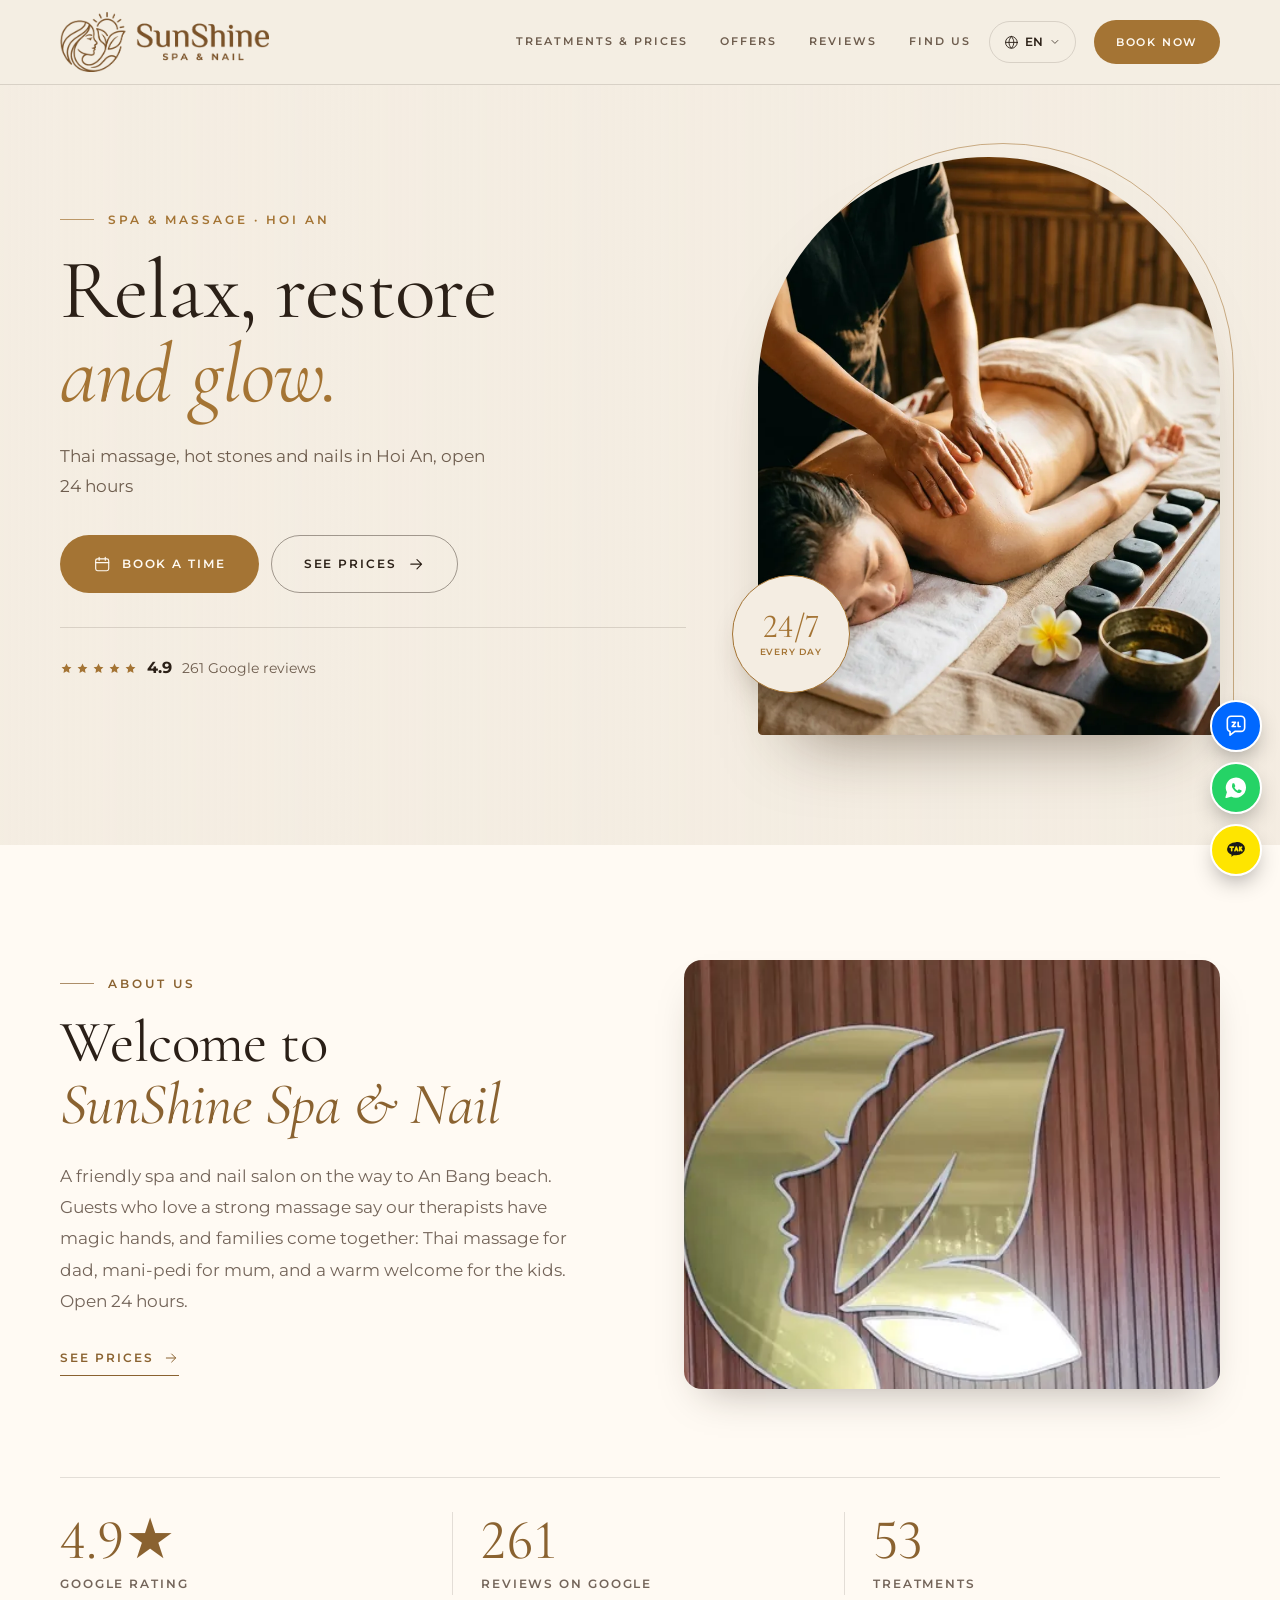
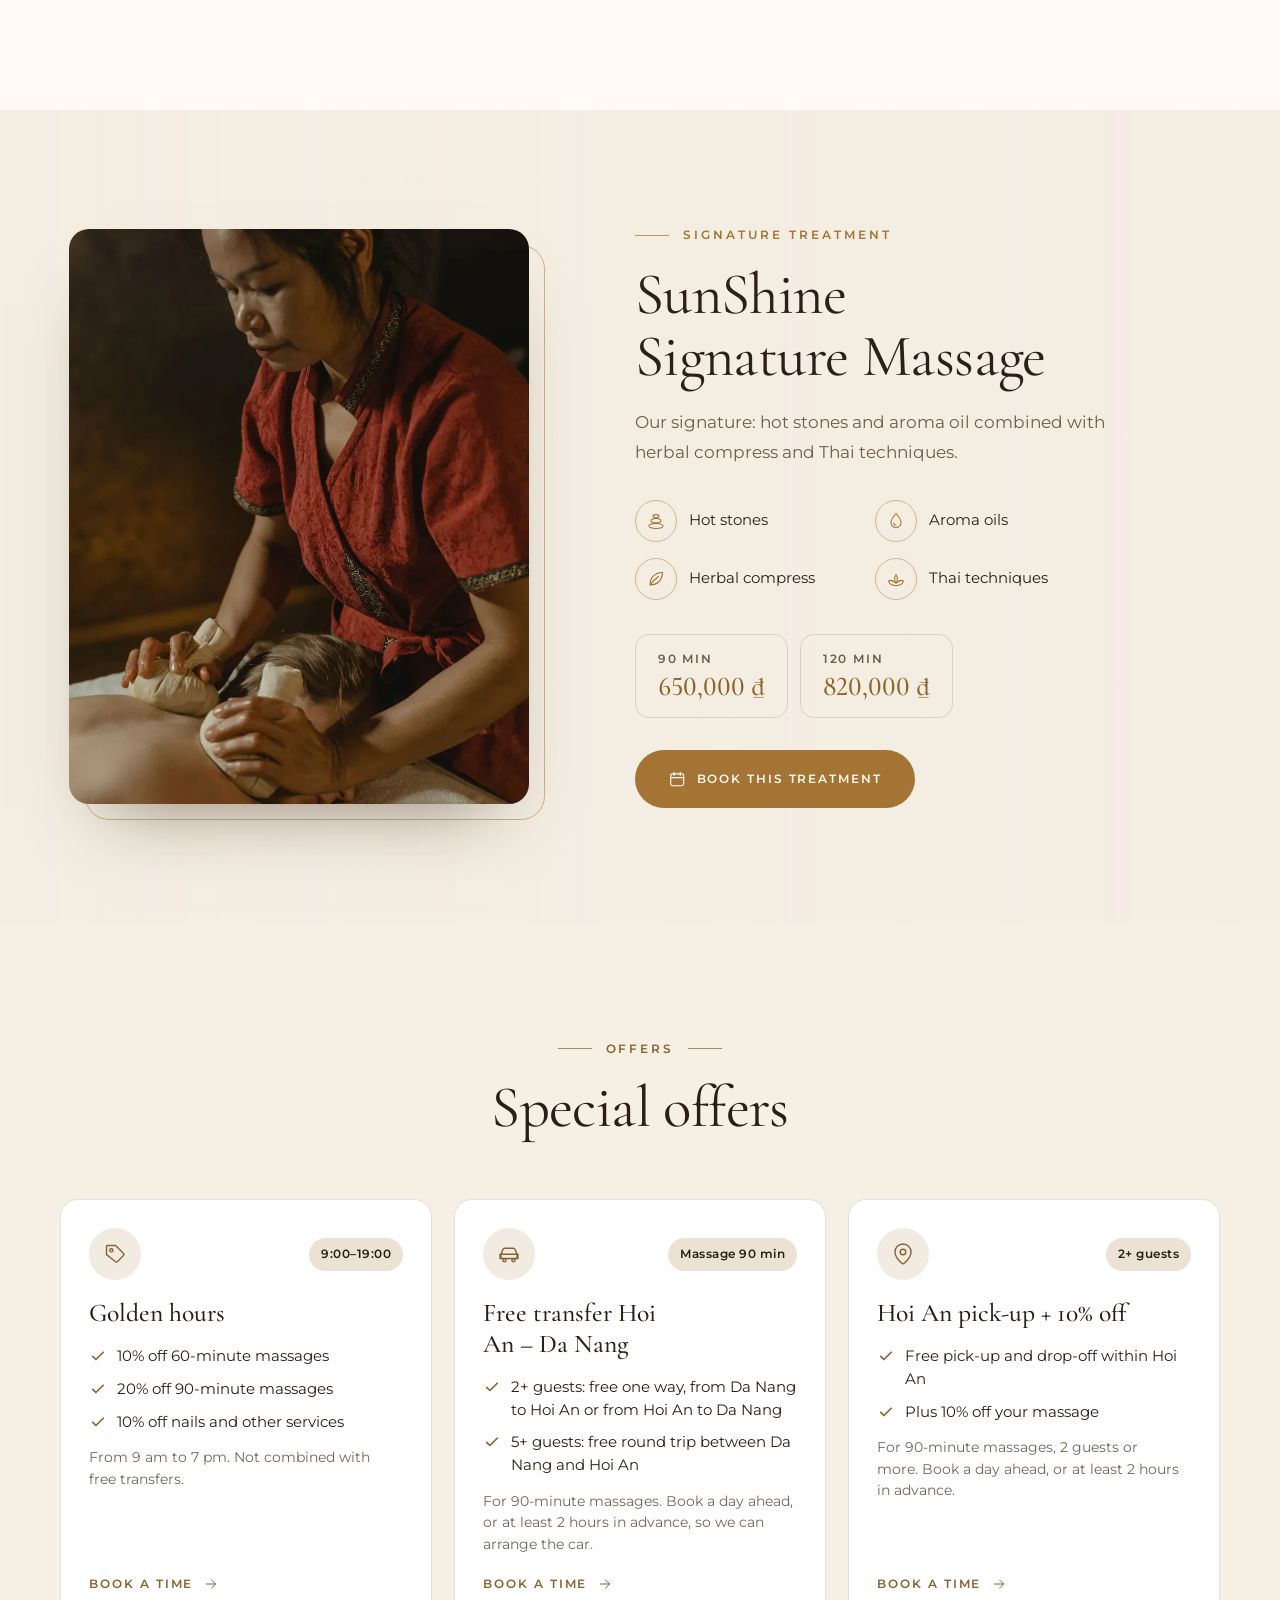
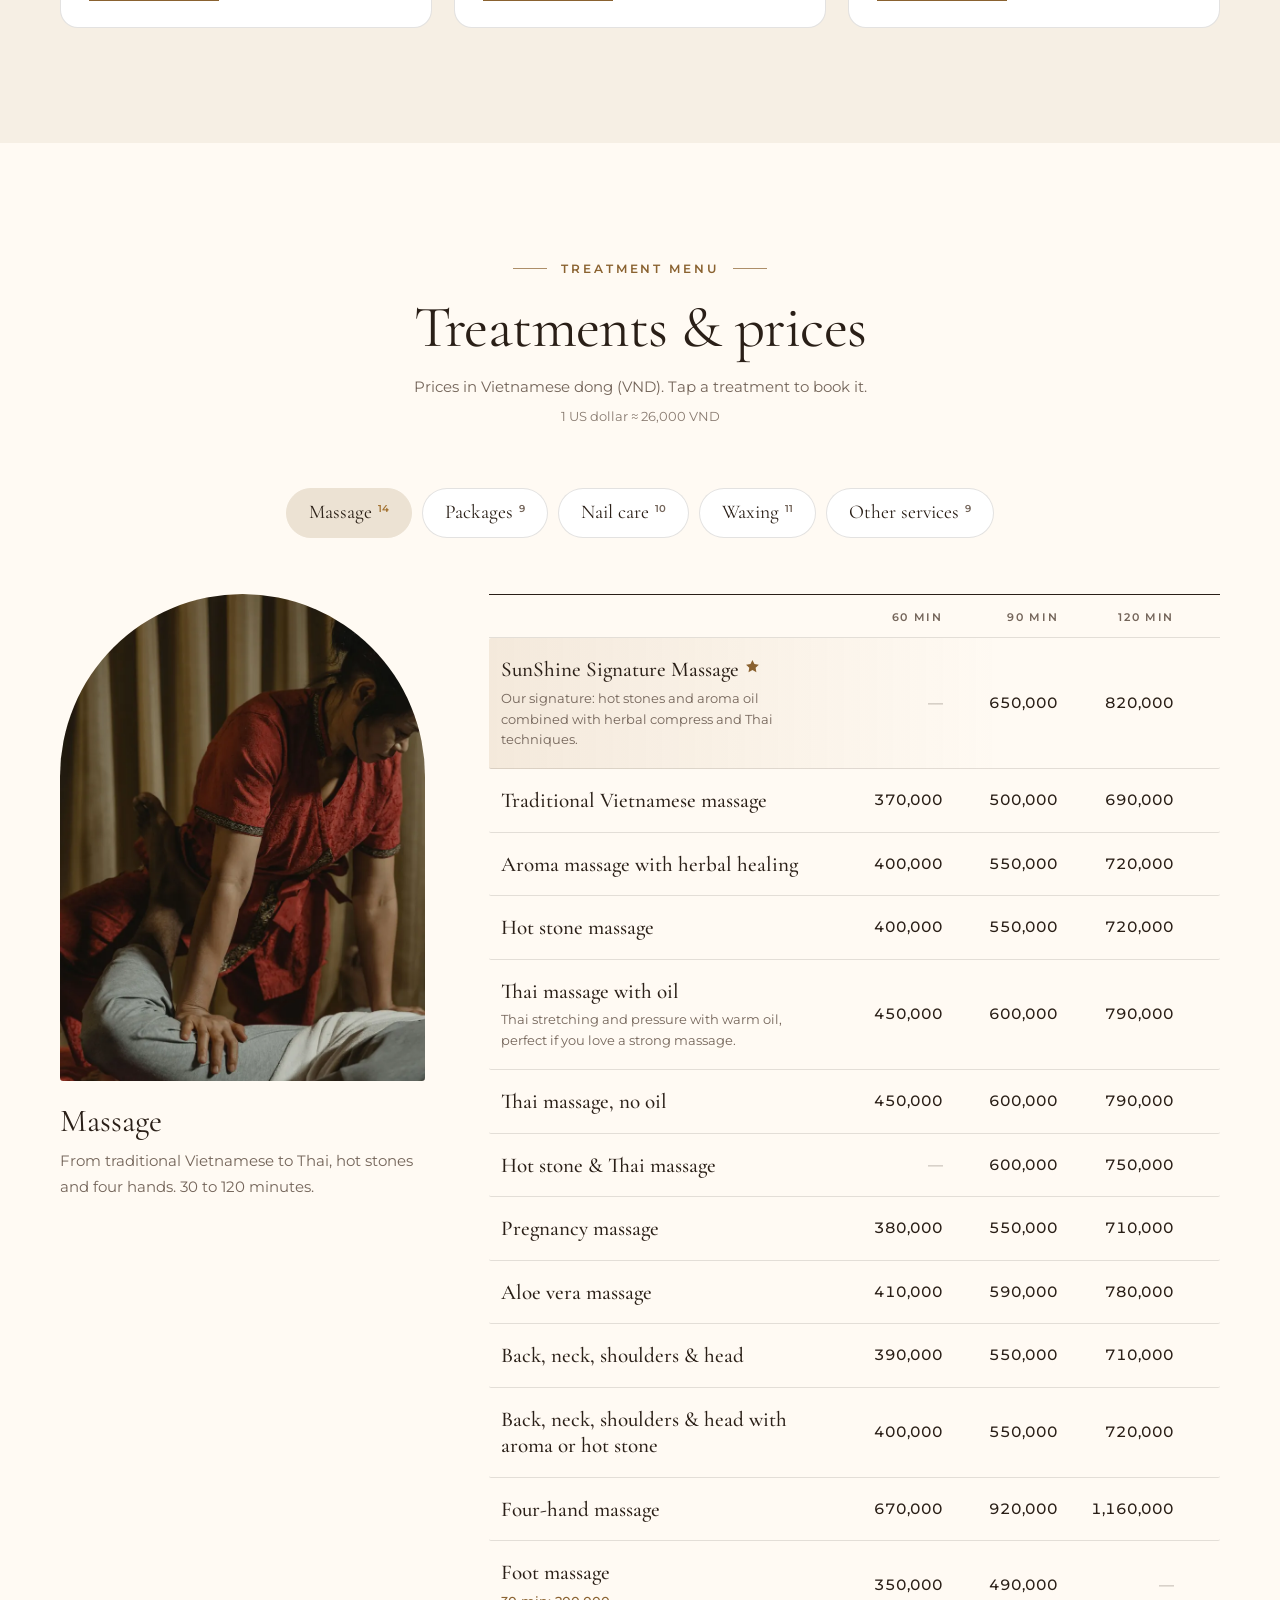
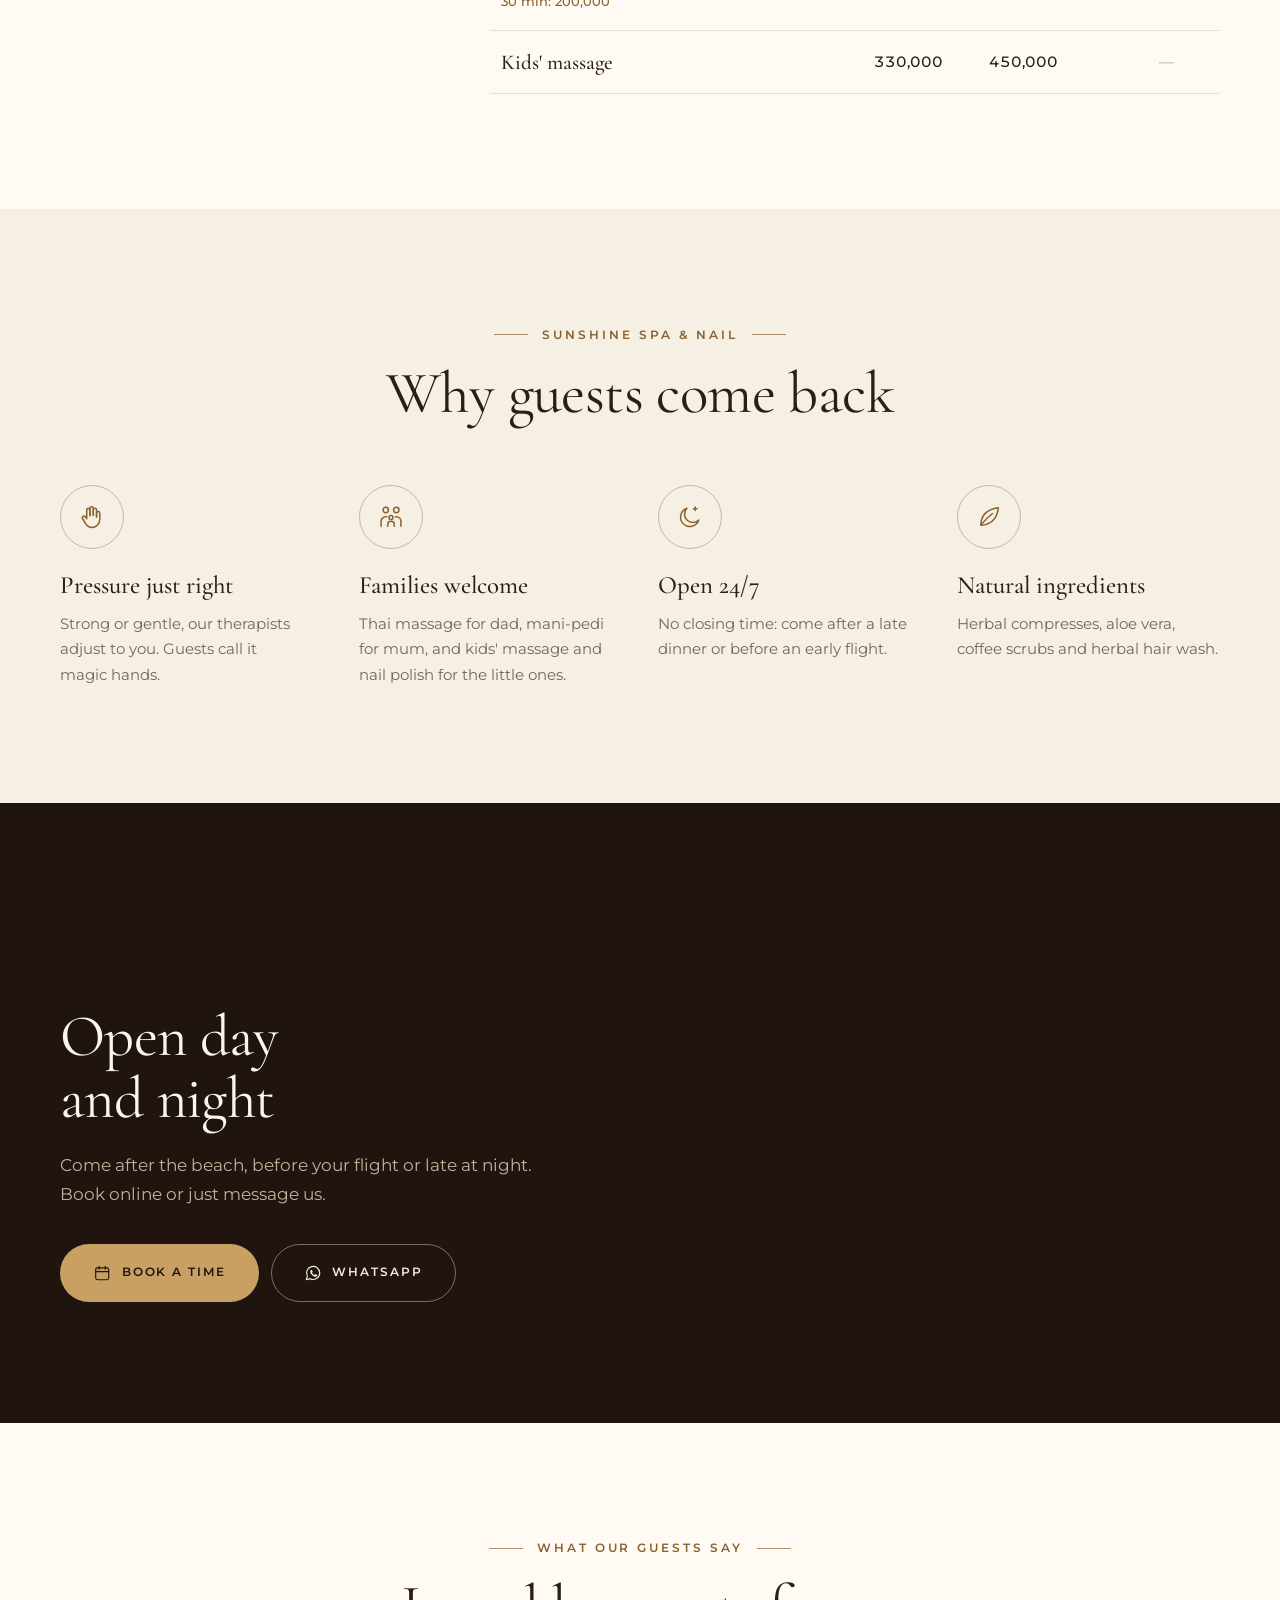
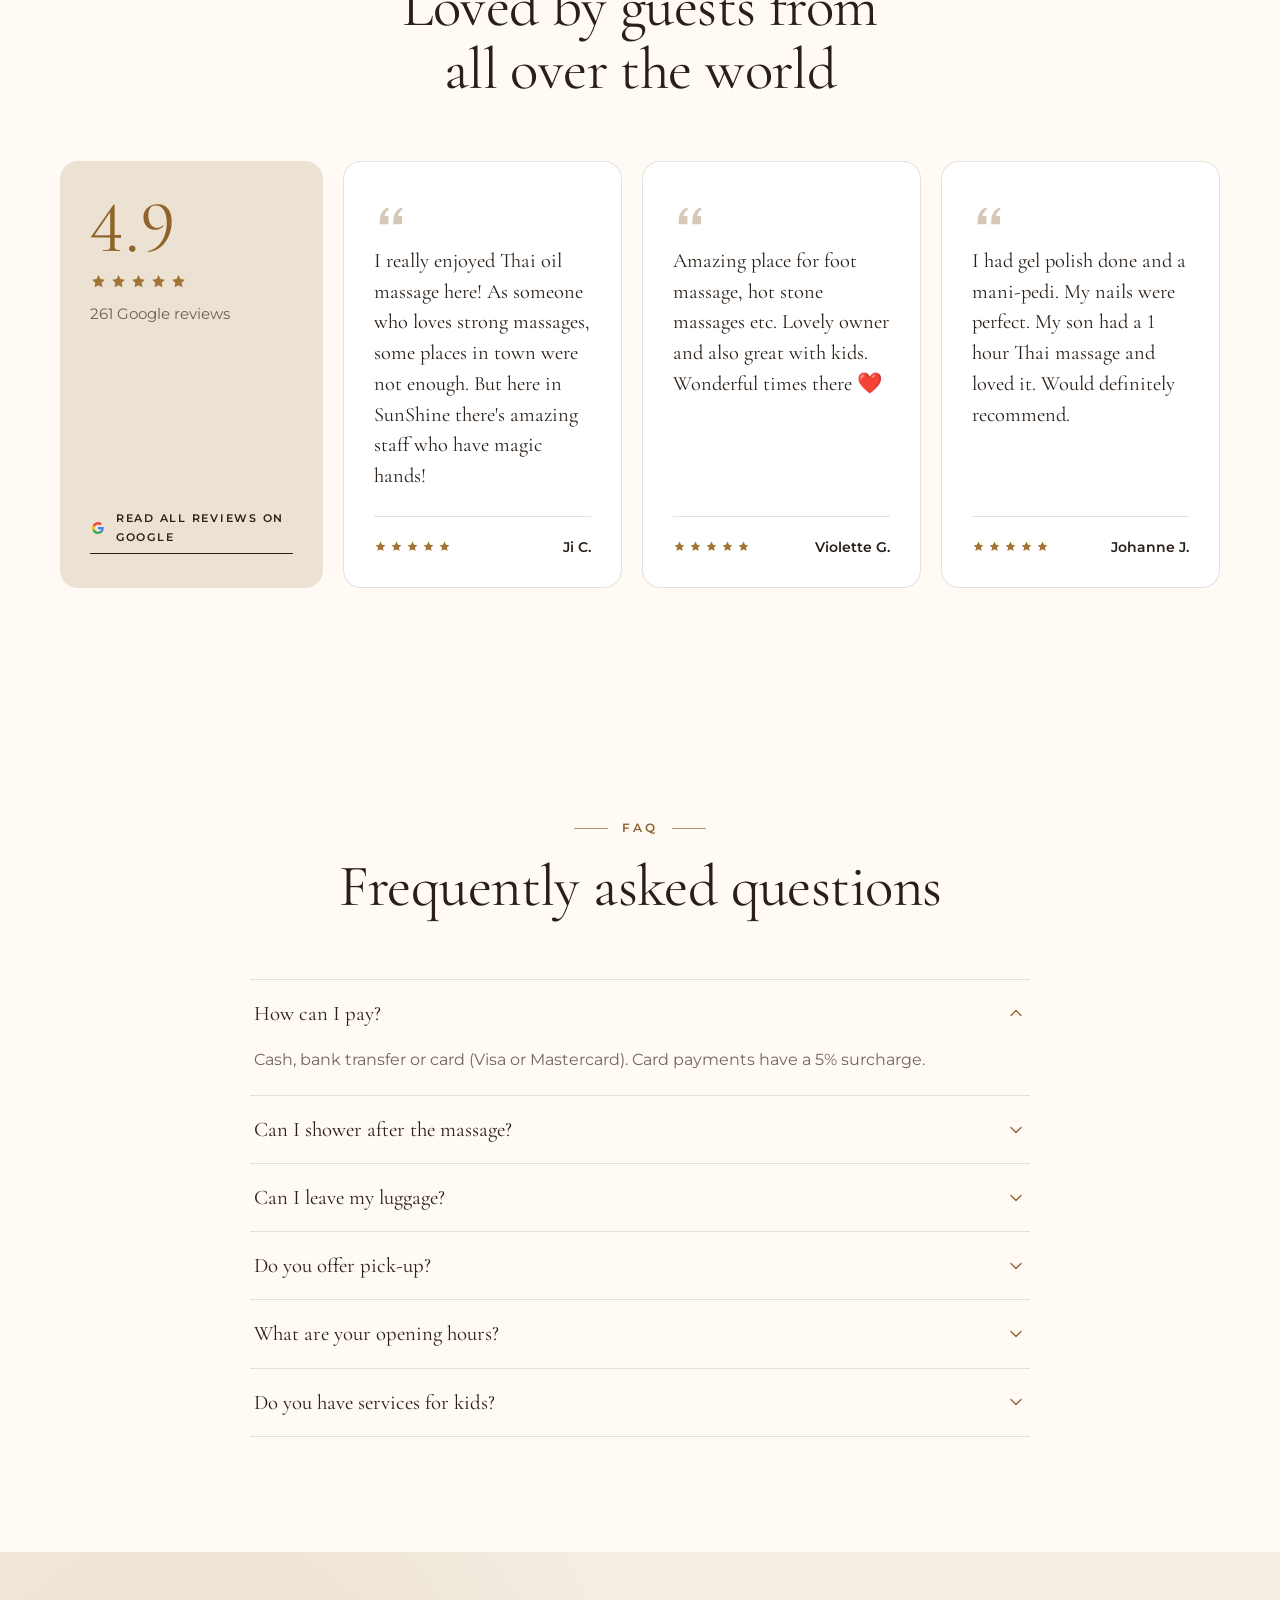
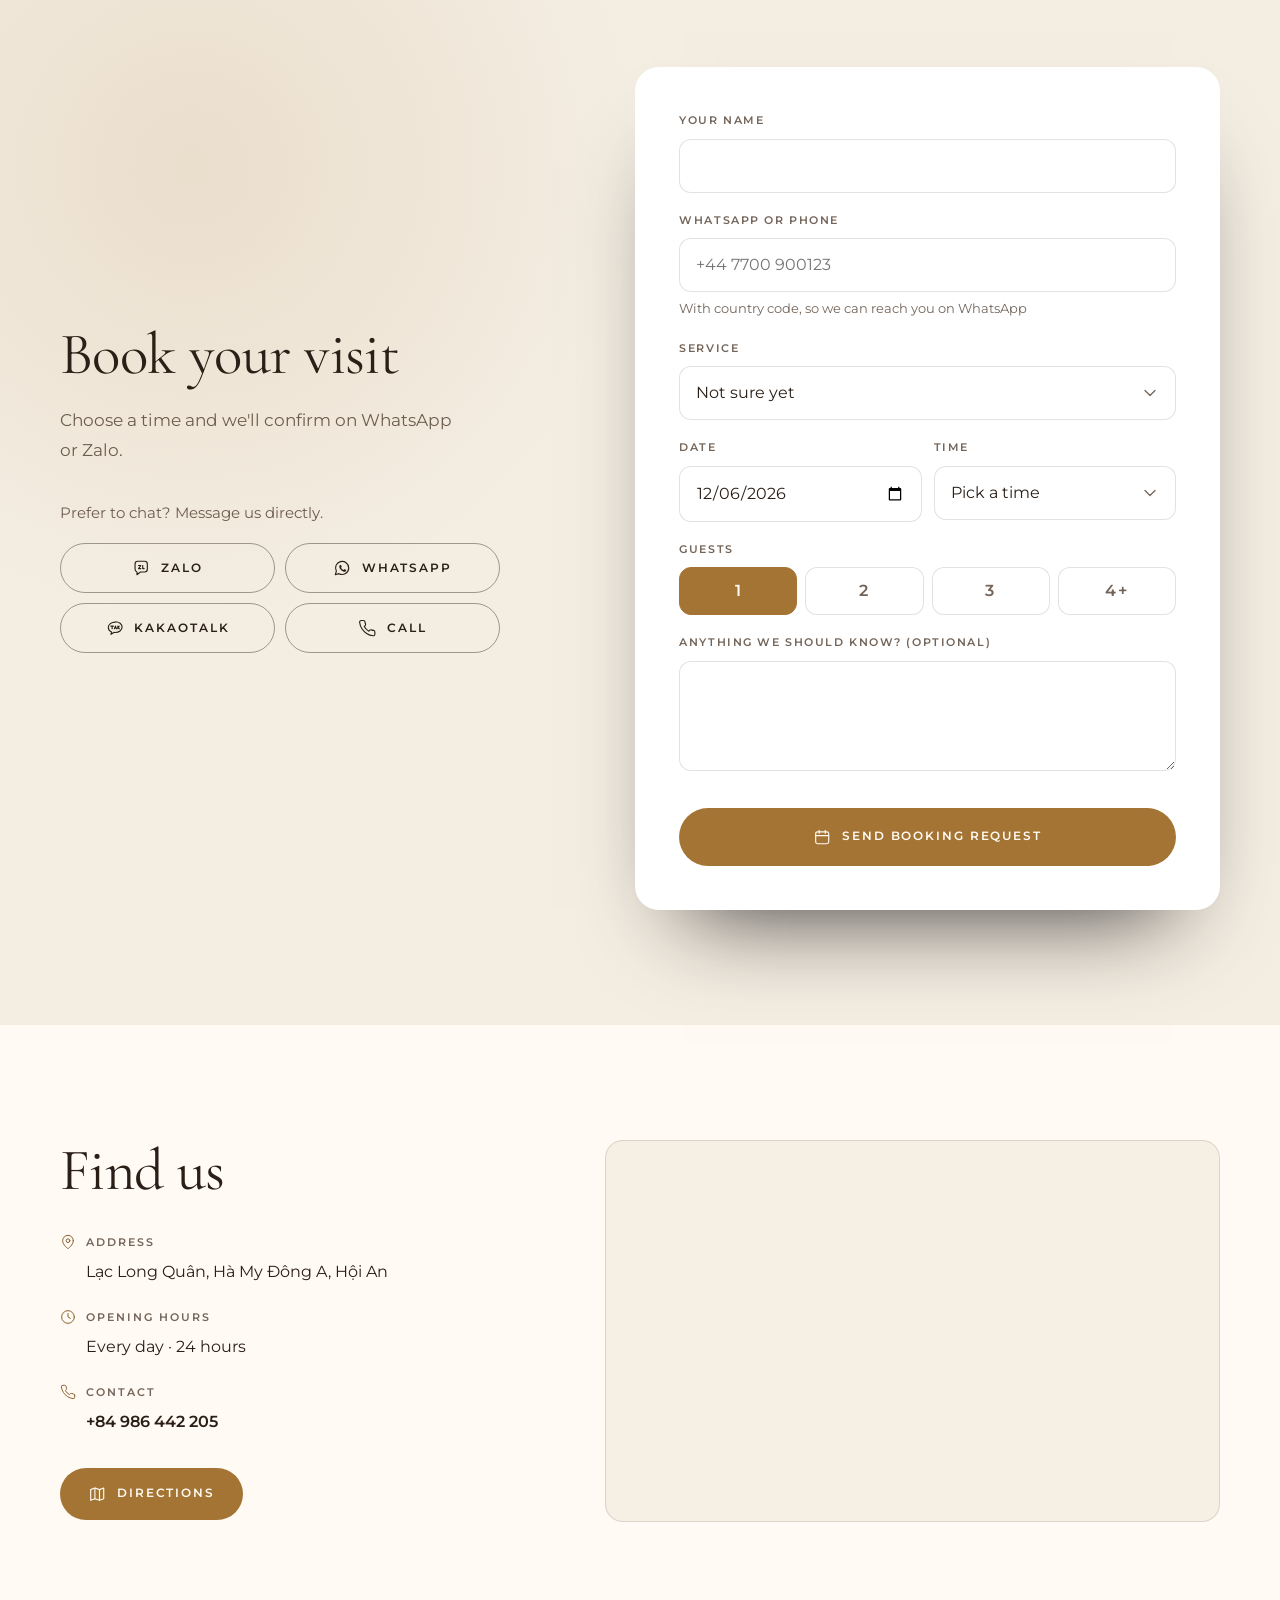
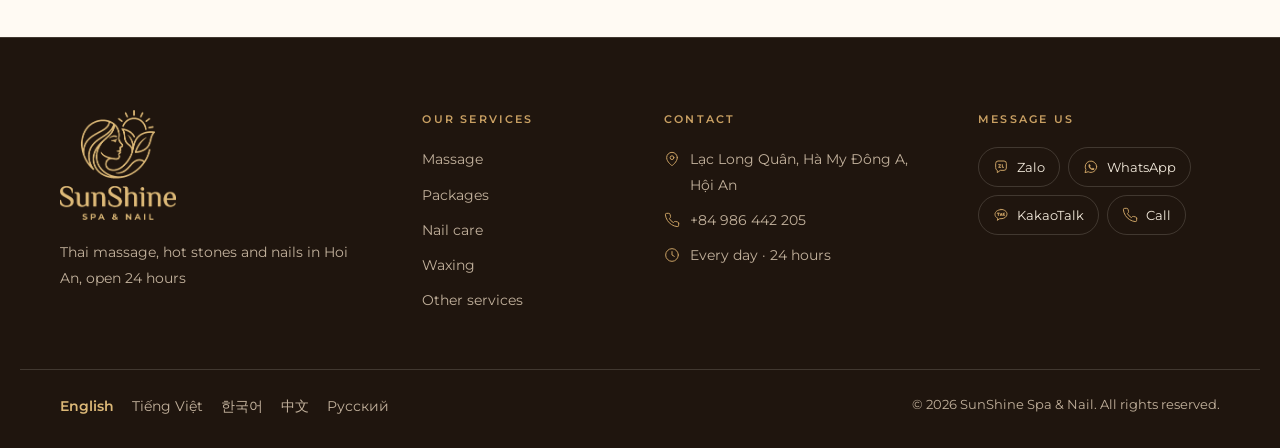
==== commit 1d6537d0: "Update sunshine-spa preview site Co-Authored-By: Claude Opus 5.5 <noreply@anthropic.com>" ====
--- a/index.html
+++ b/index.html
@@ -21,12 +21,12 @@
 <link rel="preconnect" href="https://fonts.googleapis.com">
 <link rel="preconnect" href="https://fonts.gstatic.com" crossorigin>
 <link rel="stylesheet" href="https://fonts.googleapis.com/css2?family=Cormorant+Garamond:ital,wght@0,400;0,500;0,600;1,400;1,500&amp;family=Montserrat:wght@400;500;600&amp;display=swap">
-<link rel="stylesheet" href="assets/v3.css?v=be3e15fc">
+<link rel="stylesheet" href="assets/v3.css?v=b2fe4e2d">
 <style>:root{ --wood:#f4ede2;--wood-2:#ece2d3;--wood-3:#e0d3bf;--wood-rgb:244,237,226;--cream:#fffaf3;--cream-2:#f6efe4;--paper:#ffffff;--on-dark:#2b2017;--on-dark-muted:#6e5d4e;--on-dark-rgb:43,32,23;--on-dark-head:#2b2017;--line-dark:rgba(43,32,23,.14);--gold:#a47434;--gold-hi:#8f6329;--gold-rgb:164,116,52;--btn-ink:#fffaf2;--gold-deep:#8a6230;--glow-rgb:214,168,98;--glow2-rgb:190,150,95;--slat-rgb:120,90,60 }</style>
 <script>document.documentElement.classList.add("js")</script>
 <link rel="preload" as="image" href="img/hero-928.webp" imagesrcset="img/hero-800.webp 800w, img/hero-928.webp 928w" imagesizes="(min-width: 960px) 40vw, 100vw">
 <script type="application/ld+json">{"@context": "https://schema.org", "@type": "DaySpa", "name": "SunShine Spa & Nail", "telephone": "+84986442205", "url": "https://romans7997.github.io/sunshine-spa/", "address": {"@type": "PostalAddress", "streetAddress": "Lạc Long Quân, Hà My Đông A, Hội An", "addressLocality": "Hoi An", "addressCountry": "VN"}, "openingHoursSpecification": [{"@type": "OpeningHoursSpecification", "dayOfWeek": "Monday", "opens": "00:00", "closes": "24:00"}, {"@type": "OpeningHoursSpecification", "dayOfWeek": "Tuesday", "opens": "00:00", "closes": "24:00"}, {"@type": "OpeningHoursSpecification", "dayOfWeek": "Wednesday", "opens": "00:00", "closes": "24:00"}, {"@type": "OpeningHoursSpecification", "dayOfWeek": "Thursday", "opens": "00:00", "closes": "24:00"}, {"@type": "OpeningHoursSpecification", "dayOfWeek": "Friday", "opens": "00:00", "closes": "24:00"}, {"@type": "OpeningHoursSpecification", "dayOfWeek": "Saturday", "opens": "00:00", "closes": "24:00"}, {"@type": "OpeningHoursSpecification", "dayOfWeek": "Sunday", "opens": "00:00", "closes": "24:00"}], "sameAs": ["https://www.google.com/maps/place/?q=place_id:ChIJjfmBW60PQjERwZygsNHJV4o"], "priceRange": "₫₫", "image": "https://romans7997.github.io/sunshine-spa/img/hero-928.webp"}</script>
-<script type="application/ld+json">{"@context": "https://schema.org", "@type": "FAQPage", "mainEntity": [{"@type": "Question", "name": "How can I pay?", "acceptedAnswer": {"@type": "Answer", "text": "Cash, bank transfer, or card (credit card or Visa). Card payments have a 5% surcharge."}}, {"@type": "Question", "name": "Can I shower after the massage?", "acceptedAnswer": {"@type": "Answer", "text": "Yes, you can take a shower after your massage."}}, {"@type": "Question", "name": "Can I leave my luggage?", "acceptedAnswer": {"@type": "Answer", "text": "Yes. Leave your luggage with us, go sightseeing and pick it up later."}}, {"@type": "Question", "name": "Do you offer pick-up?", "acceptedAnswer": {"@type": "Answer", "text": "Yes, free for 90-minute massages: within Hoi An for 2+ guests, one way between Da Nang and Hoi An for 2+ guests, and both ways for 5+ guests."}}, {"@type": "Question", "name": "What are your opening hours?", "acceptedAnswer": {"@type": "Answer", "text": "We're open 24 hours, every day."}}, {"@type": "Question", "name": "Do you have services for kids?", "acceptedAnswer": {"@type": "Answer", "text": "Yes, kids' massage and kids' nail polish, so the whole family can relax together."}}]}</script>
+<script type="application/ld+json">{"@context": "https://schema.org", "@type": "FAQPage", "mainEntity": [{"@type": "Question", "name": "How can I pay?", "acceptedAnswer": {"@type": "Answer", "text": "Cash, bank transfer or card (Visa or Mastercard). Card payments have a 5% surcharge."}}, {"@type": "Question", "name": "Can I shower after the massage?", "acceptedAnswer": {"@type": "Answer", "text": "Yes, you can take a shower after your massage."}}, {"@type": "Question", "name": "Can I leave my luggage?", "acceptedAnswer": {"@type": "Answer", "text": "Yes. Leave your luggage with us, go sightseeing and pick it up later."}}, {"@type": "Question", "name": "Do you offer pick-up?", "acceptedAnswer": {"@type": "Answer", "text": "Yes, free for 90-minute massages: within Hoi An for 2+ guests, one way between Da Nang and Hoi An for 2+ guests, and both ways for 5+ guests. Book a day ahead, or at least 2 hours in advance."}}, {"@type": "Question", "name": "What are your opening hours?", "acceptedAnswer": {"@type": "Answer", "text": "We're open 24 hours, every day."}}, {"@type": "Question", "name": "Do you have services for kids?", "acceptedAnswer": {"@type": "Answer", "text": "Yes, kids' massage and kids' nail polish, so the whole family can relax together."}}]}</script>
 </head>
 <body>
 <a class="skip" href="#main">Skip to content</a>
@@ -116,12 +116,12 @@
           <div class="off-top"><span class="off-ic"><svg class="ic" viewBox="0 0 24 24" aria-hidden="true" focusable="false"><path d="M4 16.5v-4.2l1.9-4.8A2 2 0 0 1 7.8 6.2h8.4a2 2 0 0 1 1.9 1.3l1.9 4.8v4.2"/><path d="M3 12.3h18v4.2H3z"/><circle cx="7.5" cy="18.3" r="1.6"/><circle cx="16.5" cy="18.3" r="1.6"/></svg></span><span class="off-tag">Massage 90 min</span></div>
           <h3>Free transfer Hoi An – Da Nang</h3>
           <ul class="off-lines"><li><svg class="ic" viewBox="0 0 24 24" aria-hidden="true" focusable="false"><path d="M5 12.5l4.2 4.2L19 7"/></svg><span>2+ guests: free one way, from Da Nang to Hoi An or from Hoi An to Da Nang</span></li><li><svg class="ic" viewBox="0 0 24 24" aria-hidden="true" focusable="false"><path d="M5 12.5l4.2 4.2L19 7"/></svg><span>5+ guests: free round trip between Da Nang and Hoi An</span></li></ul>
-<p class="off-note">For 90-minute massages. Book in advance and we&#39;ll arrange the car.</p><a class="link-arrow" href="#book"><span>Book a time</span><svg class="ic" viewBox="0 0 24 24" aria-hidden="true" focusable="false"><path d="M5 12h14M13 6l6 6-6 6"/></svg></a>        </li>
+<p class="off-note">For 90-minute massages. Book a day ahead, or at least 2 hours in advance, so we can arrange the car.</p><a class="link-arrow" href="#book"><span>Book a time</span><svg class="ic" viewBox="0 0 24 24" aria-hidden="true" focusable="false"><path d="M5 12h14M13 6l6 6-6 6"/></svg></a>        </li>
         <li class="off">
           <div class="off-top"><span class="off-ic"><svg class="ic" viewBox="0 0 24 24" aria-hidden="true" focusable="false"><path d="M20 10c0 6.5-8 12-8 12s-8-5.5-8-12a8 8 0 0 1 16 0z"/><circle cx="12" cy="10" r="2.8"/></svg></span><span class="off-tag">2+ guests</span></div>
           <h3>Hoi An pick-up + 10% off</h3>
           <ul class="off-lines"><li><svg class="ic" viewBox="0 0 24 24" aria-hidden="true" focusable="false"><path d="M5 12.5l4.2 4.2L19 7"/></svg><span>Free pick-up and drop-off within Hoi An</span></li><li><svg class="ic" viewBox="0 0 24 24" aria-hidden="true" focusable="false"><path d="M5 12.5l4.2 4.2L19 7"/></svg><span>Plus 10% off your massage</span></li></ul>
-<p class="off-note">For 90-minute massages, 2 guests or more.</p><a class="link-arrow" href="#book"><span>Book a time</span><svg class="ic" viewBox="0 0 24 24" aria-hidden="true" focusable="false"><path d="M5 12h14M13 6l6 6-6 6"/></svg></a>        </li>
+<p class="off-note">For 90-minute massages, 2 guests or more. Book a day ahead, or at least 2 hours in advance.</p><a class="link-arrow" href="#book"><span>Book a time</span><svg class="ic" viewBox="0 0 24 24" aria-hidden="true" focusable="false"><path d="M5 12h14M13 6l6 6-6 6"/></svg></a>        </li>
       </ul>
     </div>
   </section>
@@ -485,10 +485,10 @@
     <div class="wrap faq-wrap">
       <header class="section-head center"><p class="eyebrow">FAQ</p><h2>Frequently asked questions</h2></header>
       <div class="faq-list">
-<details class="faq-item" open><summary><span>How can I pay?</span><svg class="ic chev" viewBox="0 0 24 24" aria-hidden="true" focusable="false"><path d="M6 9l6 6 6-6"/></svg></summary><p>Cash, bank transfer, or card (credit card or Visa). Card payments have a 5% surcharge.</p></details>
+<details class="faq-item" open><summary><span>How can I pay?</span><svg class="ic chev" viewBox="0 0 24 24" aria-hidden="true" focusable="false"><path d="M6 9l6 6 6-6"/></svg></summary><p>Cash, bank transfer or card (Visa or Mastercard). Card payments have a 5% surcharge.</p></details>
 <details class="faq-item"><summary><span>Can I shower after the massage?</span><svg class="ic chev" viewBox="0 0 24 24" aria-hidden="true" focusable="false"><path d="M6 9l6 6 6-6"/></svg></summary><p>Yes, you can take a shower after your massage.</p></details>
 <details class="faq-item"><summary><span>Can I leave my luggage?</span><svg class="ic chev" viewBox="0 0 24 24" aria-hidden="true" focusable="false"><path d="M6 9l6 6 6-6"/></svg></summary><p>Yes. Leave your luggage with us, go sightseeing and pick it up later.</p></details>
-<details class="faq-item"><summary><span>Do you offer pick-up?</span><svg class="ic chev" viewBox="0 0 24 24" aria-hidden="true" focusable="false"><path d="M6 9l6 6 6-6"/></svg></summary><p>Yes, free for 90-minute massages: within Hoi An for 2+ guests, one way between Da Nang and Hoi An for 2+ guests, and both ways for 5+ guests.</p></details>
+<details class="faq-item"><summary><span>Do you offer pick-up?</span><svg class="ic chev" viewBox="0 0 24 24" aria-hidden="true" focusable="false"><path d="M6 9l6 6 6-6"/></svg></summary><p>Yes, free for 90-minute massages: within Hoi An for 2+ guests, one way between Da Nang and Hoi An for 2+ guests, and both ways for 5+ guests. Book a day ahead, or at least 2 hours in advance.</p></details>
 <details class="faq-item"><summary><span>What are your opening hours?</span><svg class="ic chev" viewBox="0 0 24 24" aria-hidden="true" focusable="false"><path d="M6 9l6 6 6-6"/></svg></summary><p>We&#39;re open 24 hours, every day.</p></details>
 <details class="faq-item"><summary><span>Do you have services for kids?</span><svg class="ic chev" viewBox="0 0 24 24" aria-hidden="true" focusable="false"><path d="M6 9l6 6 6-6"/></svg></summary><p>Yes, kids&#39; massage and kids&#39; nail polish, so the whole family can relax together.</p></details>
       </div>
@@ -639,7 +639,7 @@
           <div><dt><svg class="ic" viewBox="0 0 24 24" aria-hidden="true" focusable="false"><circle cx="12" cy="12" r="9.5"/><path d="M12 6.8V12l3.4 2"/></svg>Opening hours</dt><dd><span class="hours-row" data-day="all">Every day · 24 hours</span></dd></div>
           <div><dt><svg class="ic" viewBox="0 0 24 24" aria-hidden="true" focusable="false"><path d="M22 16.9v3a2 2 0 0 1-2.2 2 19.8 19.8 0 0 1-8.6-3.1 19.5 19.5 0 0 1-6-6A19.8 19.8 0 0 1 2.1 4.2 2 2 0 0 1 4.1 2h3a2 2 0 0 1 2 1.7c.1 1 .4 1.9.7 2.8a2 2 0 0 1-.5 2.1L8.1 9.9a16 16 0 0 0 6 6l1.3-1.3a2 2 0 0 1 2.1-.4c.9.3 1.8.6 2.8.7a2 2 0 0 1 1.7 2z"/></svg>Contact</dt><dd><a href="tel:+84986442205">+84 986 442 205</a></dd></div>
         </dl>
-        <a class="btn btn-dark" href="https://www.google.com/maps/dir/?api=1&amp;destination=SunShine+Spa+%26+Nail%2C+L%E1%BA%A1c+Long+Qu%C3%A2n%2C+H%C3%A0+My+%C4%90%C3%B4ng+A%2C+H%E1%BB%99i+An&amp;destination_place_id=ChIJjfmBW60PQjERwZygsNHJV4o" target="_blank" rel="noopener"><svg class="ic" viewBox="0 0 24 24" aria-hidden="true" focusable="false"><path d="M9 4 3.5 6v14L9 18l6 2 5.5-2V4L15 6z"/><path d="M9 4v14M15 6v14"/></svg><span>Directions</span></a>
+<a class="btn btn-dark" href="https://www.google.com/maps/dir/?api=1&amp;destination=SunShine+Spa+%26+Nail%2C+L%E1%BA%A1c+Long+Qu%C3%A2n%2C+H%C3%A0+My+%C4%90%C3%B4ng+A%2C+H%E1%BB%99i+An&amp;destination_place_id=ChIJjfmBW60PQjERwZygsNHJV4o" target="_blank" rel="noopener"><svg class="ic" viewBox="0 0 24 24" aria-hidden="true" focusable="false"><path d="M9 4 3.5 6v14L9 18l6 2 5.5-2V4L15 6z"/><path d="M9 4v14M15 6v14"/></svg><span>Directions</span></a>
       </div>
       <div class="map-wrap">
         <iframe src="https://maps.google.com/maps?q=SunShine%20Spa%20%26%20Nail%2C%20L%E1%BA%A1c%20Long%20Qu%C3%A2n%2C%20H%E1%BB%99i%20An&amp;hl=en&amp;z=16&amp;output=embed" title="Map: SunShine Spa &amp; Nail" loading="lazy" referrerpolicy="no-referrer-when-downgrade" allowfullscreen></iframe>
@@ -679,8 +679,7 @@
 
 <nav class="actionbar" aria-label="Contact">
 <a class="ab-main" href="#book"><svg class="ic" viewBox="0 0 24 24" aria-hidden="true" focusable="false"><rect x="3.5" y="5" width="17" height="15.5" rx="2.5"/><path d="M8 3v4M16 3v4M3.5 10h17"/></svg><span>Book now</span></a>  <a class="ab-item" href="tel:+84986442205"><svg class="ic" viewBox="0 0 24 24" aria-hidden="true" focusable="false"><path d="M22 16.9v3a2 2 0 0 1-2.2 2 19.8 19.8 0 0 1-8.6-3.1 19.5 19.5 0 0 1-6-6A19.8 19.8 0 0 1 2.1 4.2 2 2 0 0 1 4.1 2h3a2 2 0 0 1 2 1.7c.1 1 .4 1.9.7 2.8a2 2 0 0 1-.5 2.1L8.1 9.9a16 16 0 0 0 6 6l1.3-1.3a2 2 0 0 1 2.1-.4c.9.3 1.8.6 2.8.7a2 2 0 0 1 1.7 2z"/></svg><span>Call</span></a>
-  <a class="ab-item" href="https://www.google.com/maps/dir/?api=1&amp;destination=SunShine+Spa+%26+Nail%2C+L%E1%BA%A1c+Long+Qu%C3%A2n%2C+H%C3%A0+My+%C4%90%C3%B4ng+A%2C+H%E1%BB%99i+An&amp;destination_place_id=ChIJjfmBW60PQjERwZygsNHJV4o" target="_blank" rel="noopener"><svg class="ic" viewBox="0 0 24 24" aria-hidden="true" focusable="false"><path d="M9 4 3.5 6v14L9 18l6 2 5.5-2V4L15 6z"/><path d="M9 4v14M15 6v14"/></svg><span>Map</span></a>
-</nav>
+<a class="ab-item" href="https://www.google.com/maps/dir/?api=1&amp;destination=SunShine+Spa+%26+Nail%2C+L%E1%BA%A1c+Long+Qu%C3%A2n%2C+H%C3%A0+My+%C4%90%C3%B4ng+A%2C+H%E1%BB%99i+An&amp;destination_place_id=ChIJjfmBW60PQjERwZygsNHJV4o" target="_blank" rel="noopener"><svg class="ic" viewBox="0 0 24 24" aria-hidden="true" focusable="false"><path d="M9 4 3.5 6v14L9 18l6 2 5.5-2V4L15 6z"/><path d="M9 4v14M15 6v14"/></svg><span>Map</span></a></nav>
 
 <div class="fchat" role="group" aria-label="Message us">
 <a class="fc fc-zalo" href="https://zalo.me/0986442205" target="_blank" rel="noopener" aria-label="Zalo"><svg class="ic" viewBox="0 0 24 24" aria-hidden="true" focusable="false"><path d="M4 6.5A3.5 3.5 0 0 1 7.5 3h9A3.5 3.5 0 0 1 20 6.5v7a3.5 3.5 0 0 1-3.5 3.5H11l-4.5 3.5V17A3.5 3.5 0 0 1 4 13.5z"/><path d="M8.5 8.5h3l-3 4h3M14 8.5v4h1.8"/></svg><span class="fc-tip">Zalo</span></a><a class="fc fc-wa" href="https://wa.me/84986442205" target="_blank" rel="noopener" aria-label="WhatsApp"><svg class="ic" viewBox="0 0 24 24" aria-hidden="true" focusable="false"><path d="M20.5 11.6a8.6 8.6 0 0 1-12.7 7.5L3 20.5l1.4-4.6A8.6 8.6 0 1 1 20.5 11.6z"/><path class="fill" d="M8.6 8.3c.2-.5.5-.6.8-.6h.6c.2 0 .4.1.5.4l.8 1.8c.1.2 0 .5-.1.7l-.5.6c-.1.2-.1.4 0 .6.4.8 1.6 2 2.5 2.4.2.1.4.1.6-.1l.6-.7c.2-.2.4-.2.6-.1l1.8.8c.3.1.4.3.4.5 0 .9-.6 1.8-1.7 2-1 .2-2.5-.2-4.4-1.7-1.8-1.5-2.7-3.2-2.8-4.2-.1-.9.2-1.8.3-2.4z"/></svg><span class="fc-tip">WhatsApp</span></a><button type="button" class="fc fc-kakao" data-kakao-id="Sunshinespa" aria-label="KakaoTalk"><svg class="ic" viewBox="0 0 24 24" aria-hidden="true" focusable="false"><path d="M12 4C7 4 3 7.1 3 11c0 2.5 1.7 4.7 4.2 5.9L6.5 20l3.7-2.5c.6.1 1.2.1 1.8.1 5 0 9-3.1 9-7s-4-7-9-7z"/><path d="M8 9.3v3.4M9.6 9.3h-3.2M11 12.7l1.3-3.4 1.3 3.4M11.4 11.8h1.8M15.4 9.3v3.4M15.4 11l1.8-1.7M16 10.5l1.4 2.2"/></svg><span class="fc-tip">KakaoTalk</span></button></div>
--- a/assets/v3.css
+++ b/assets/v3.css
@@ -703,3 +703,5 @@
 .t-light .seg input:checked+span{background:var(--gold);border-color:var(--gold);color:#fffaf2}
 .t-light .done-ic{background:var(--gold);color:#fffaf2}
 @media (max-width:959px){.fchat{bottom:calc(16px + env(safe-area-inset-bottom));transition:bottom .3s ease}.actionbar.show~.fchat{bottom:calc(84px + env(safe-area-inset-bottom))}}
+
+.area-photo img{width:100%;height:100%;min-height:340px;object-fit:cover}
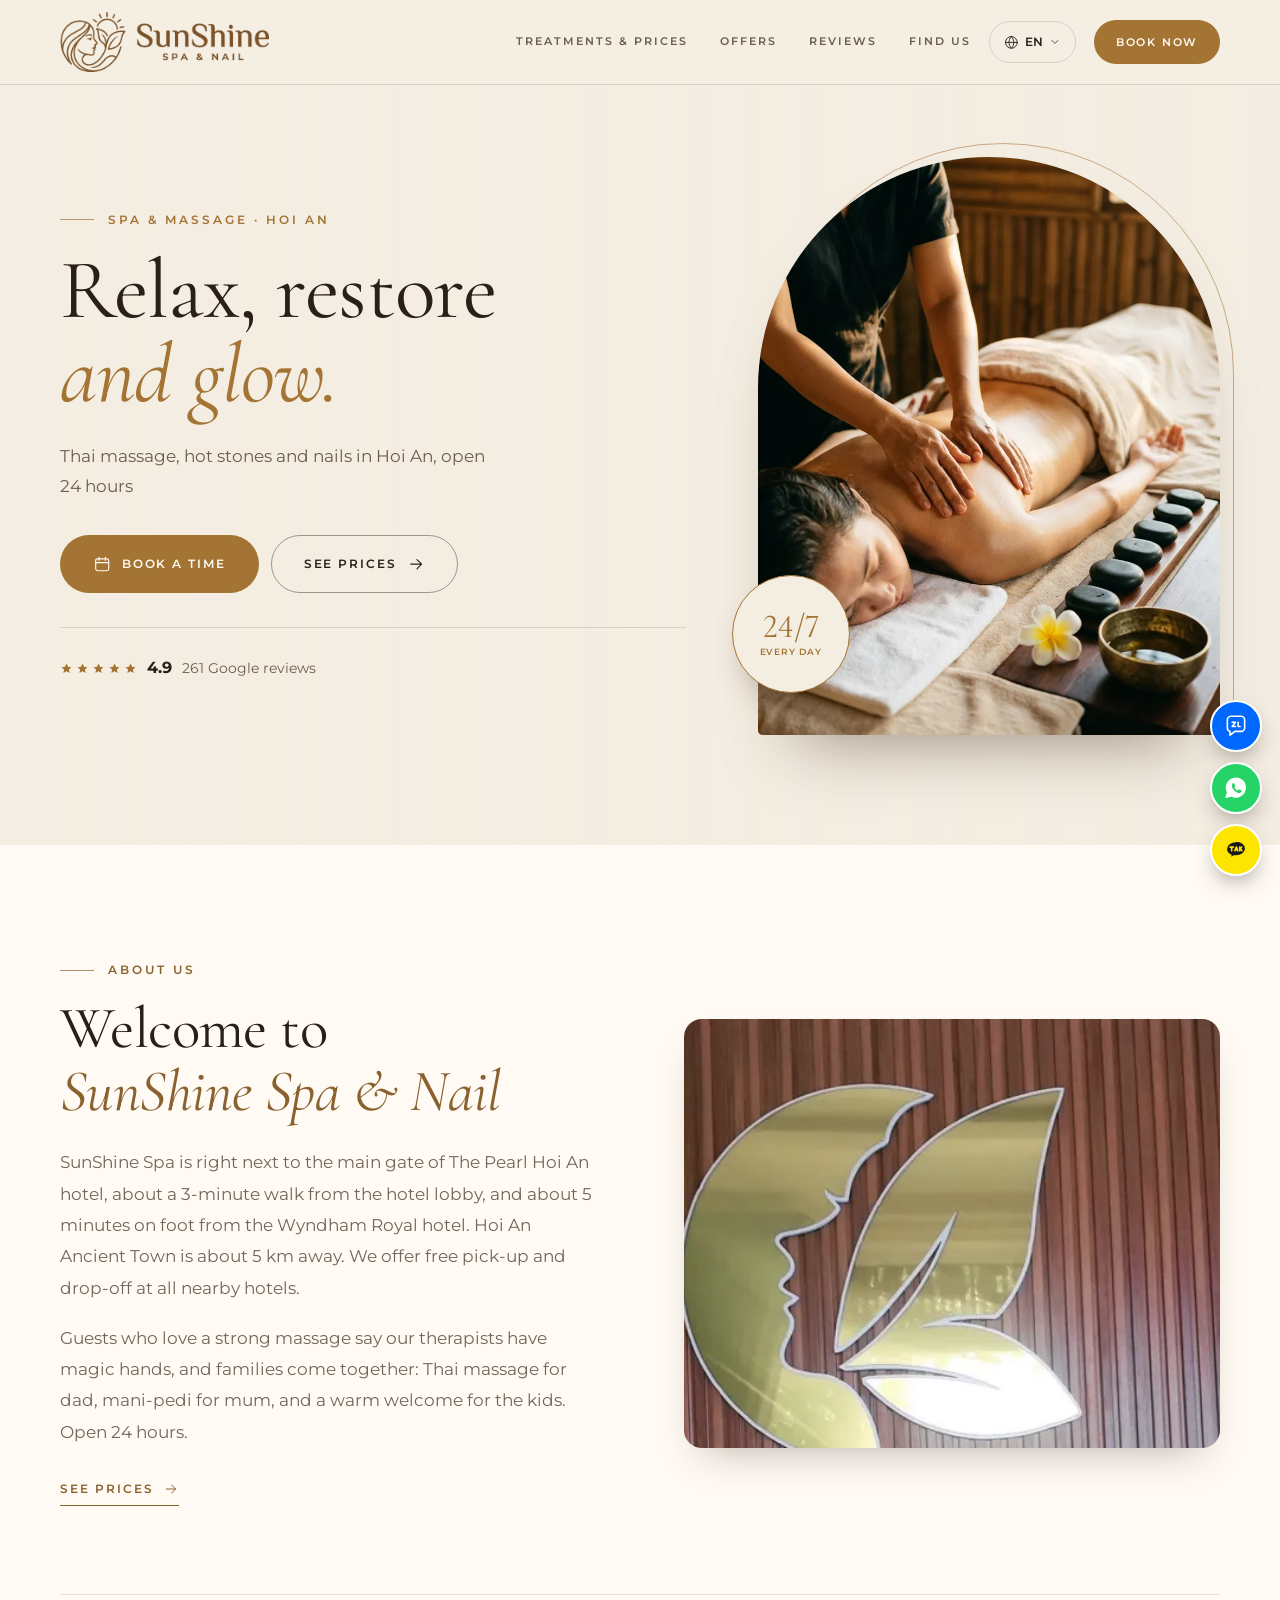
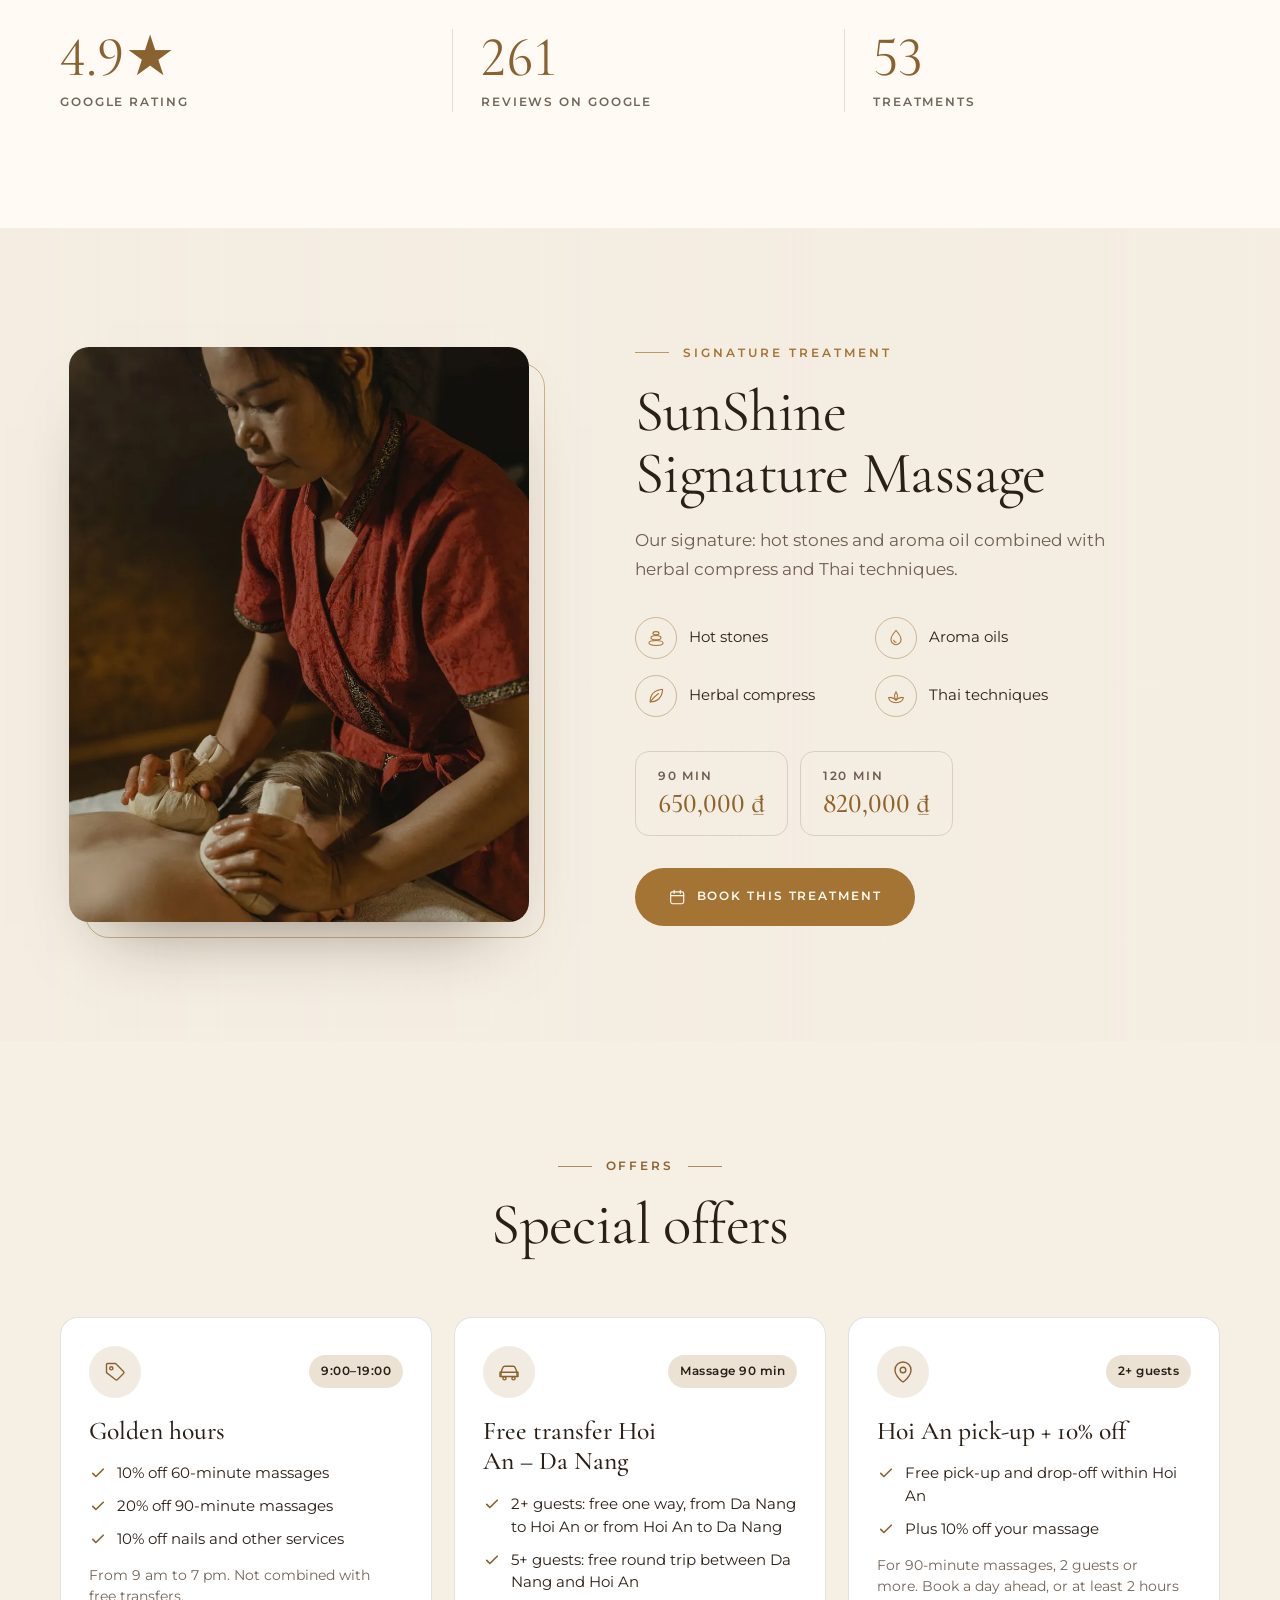
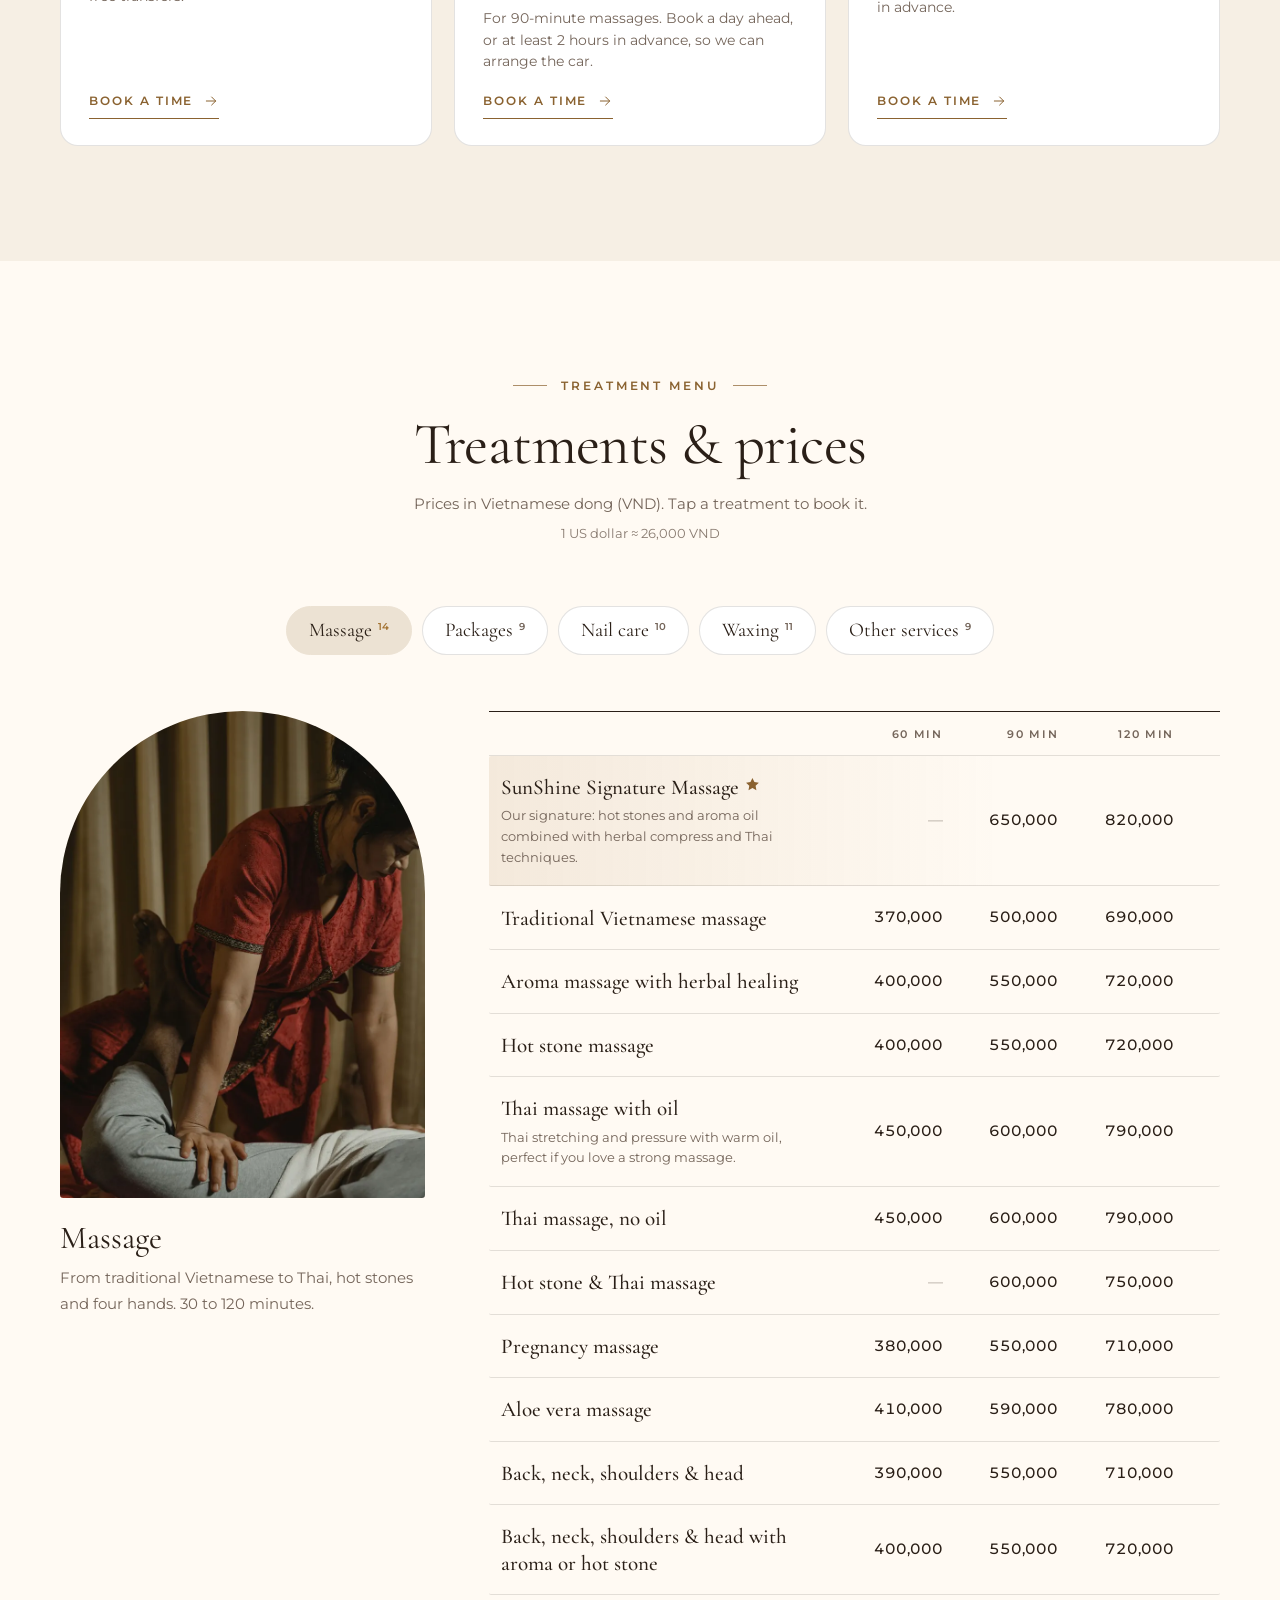
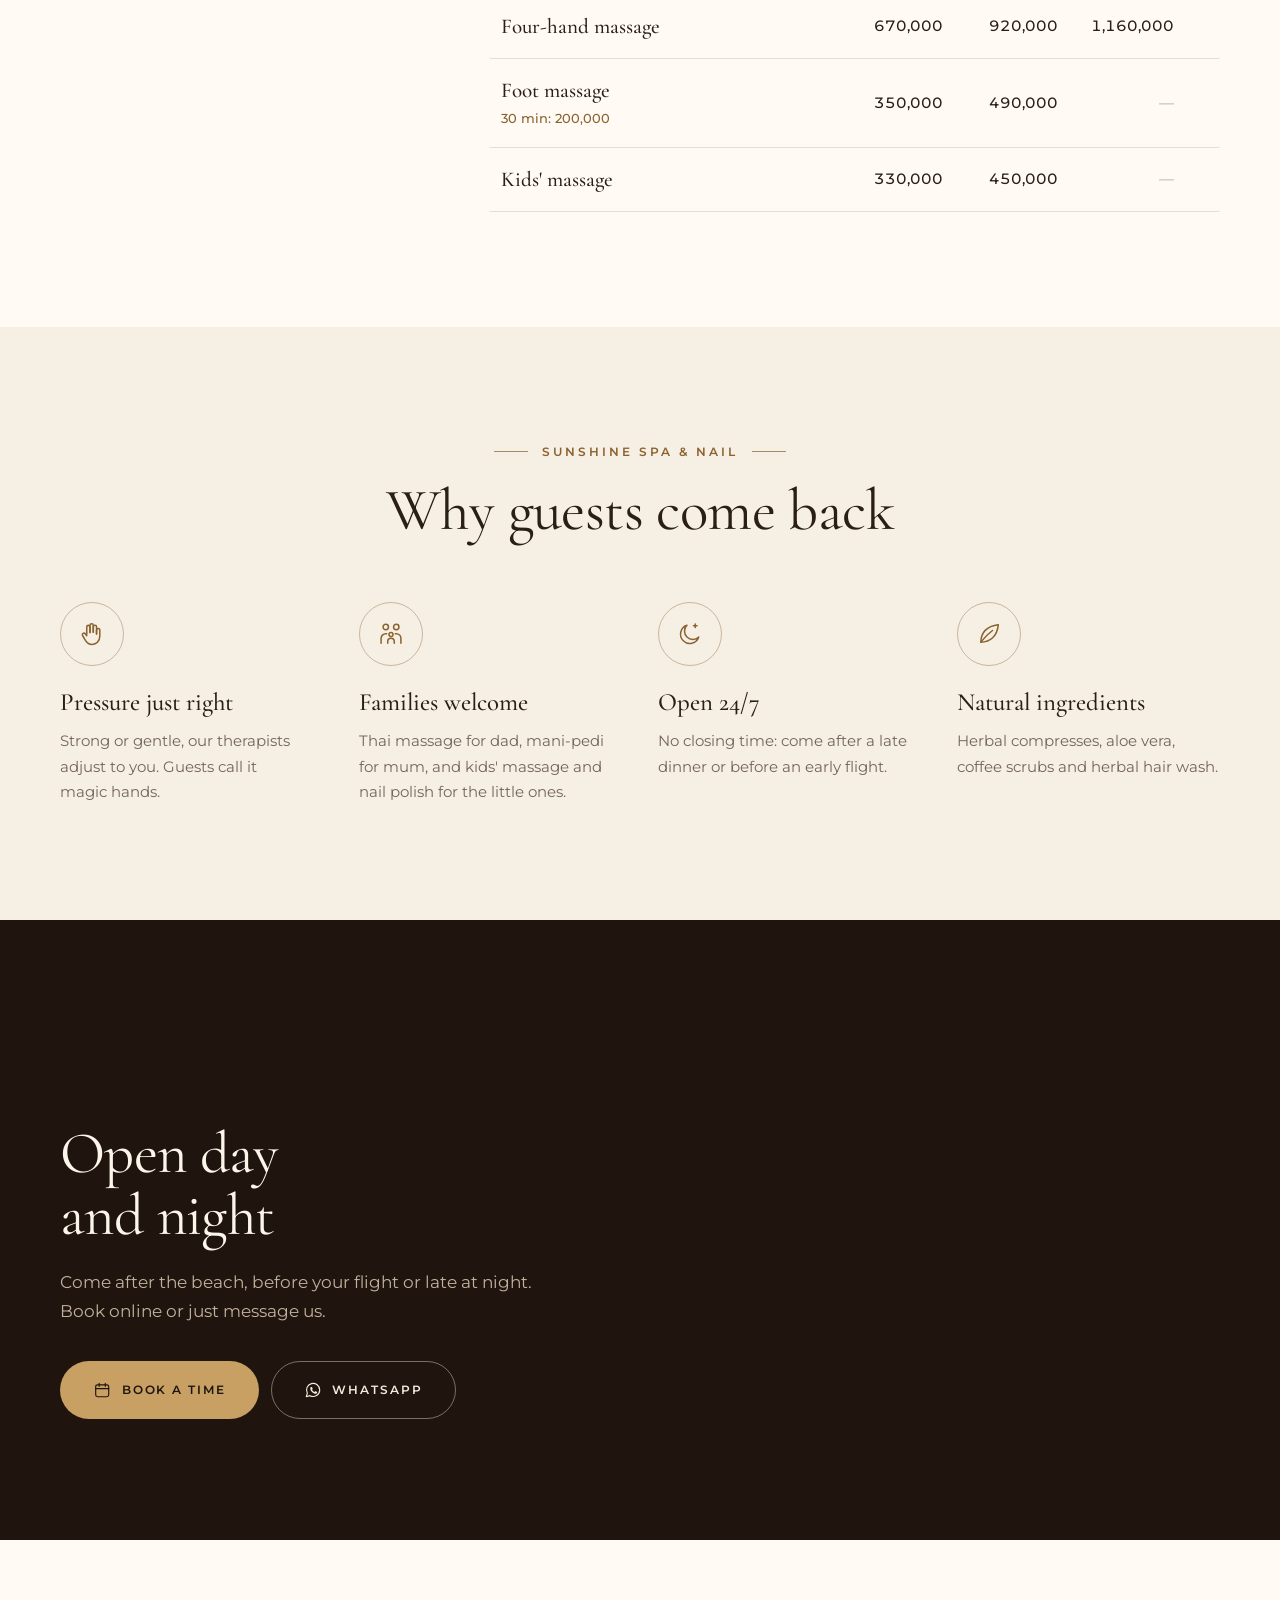
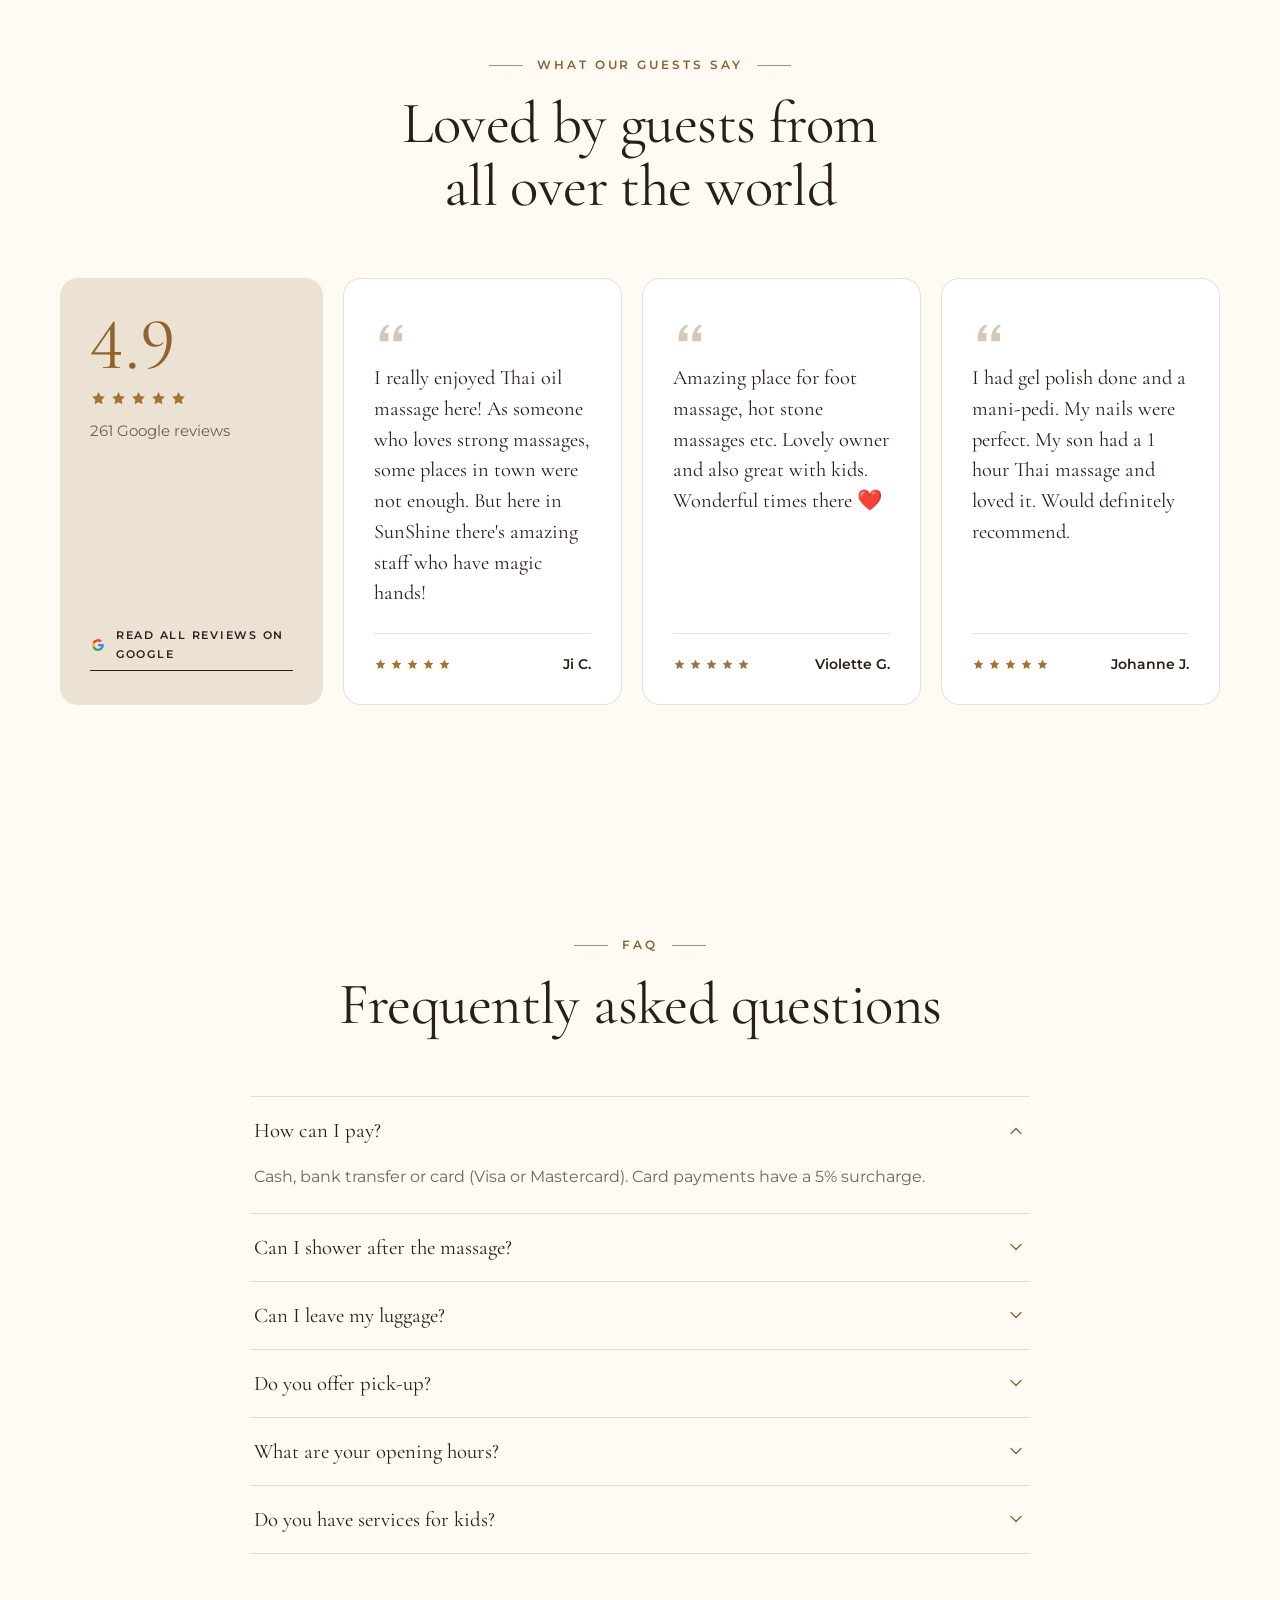
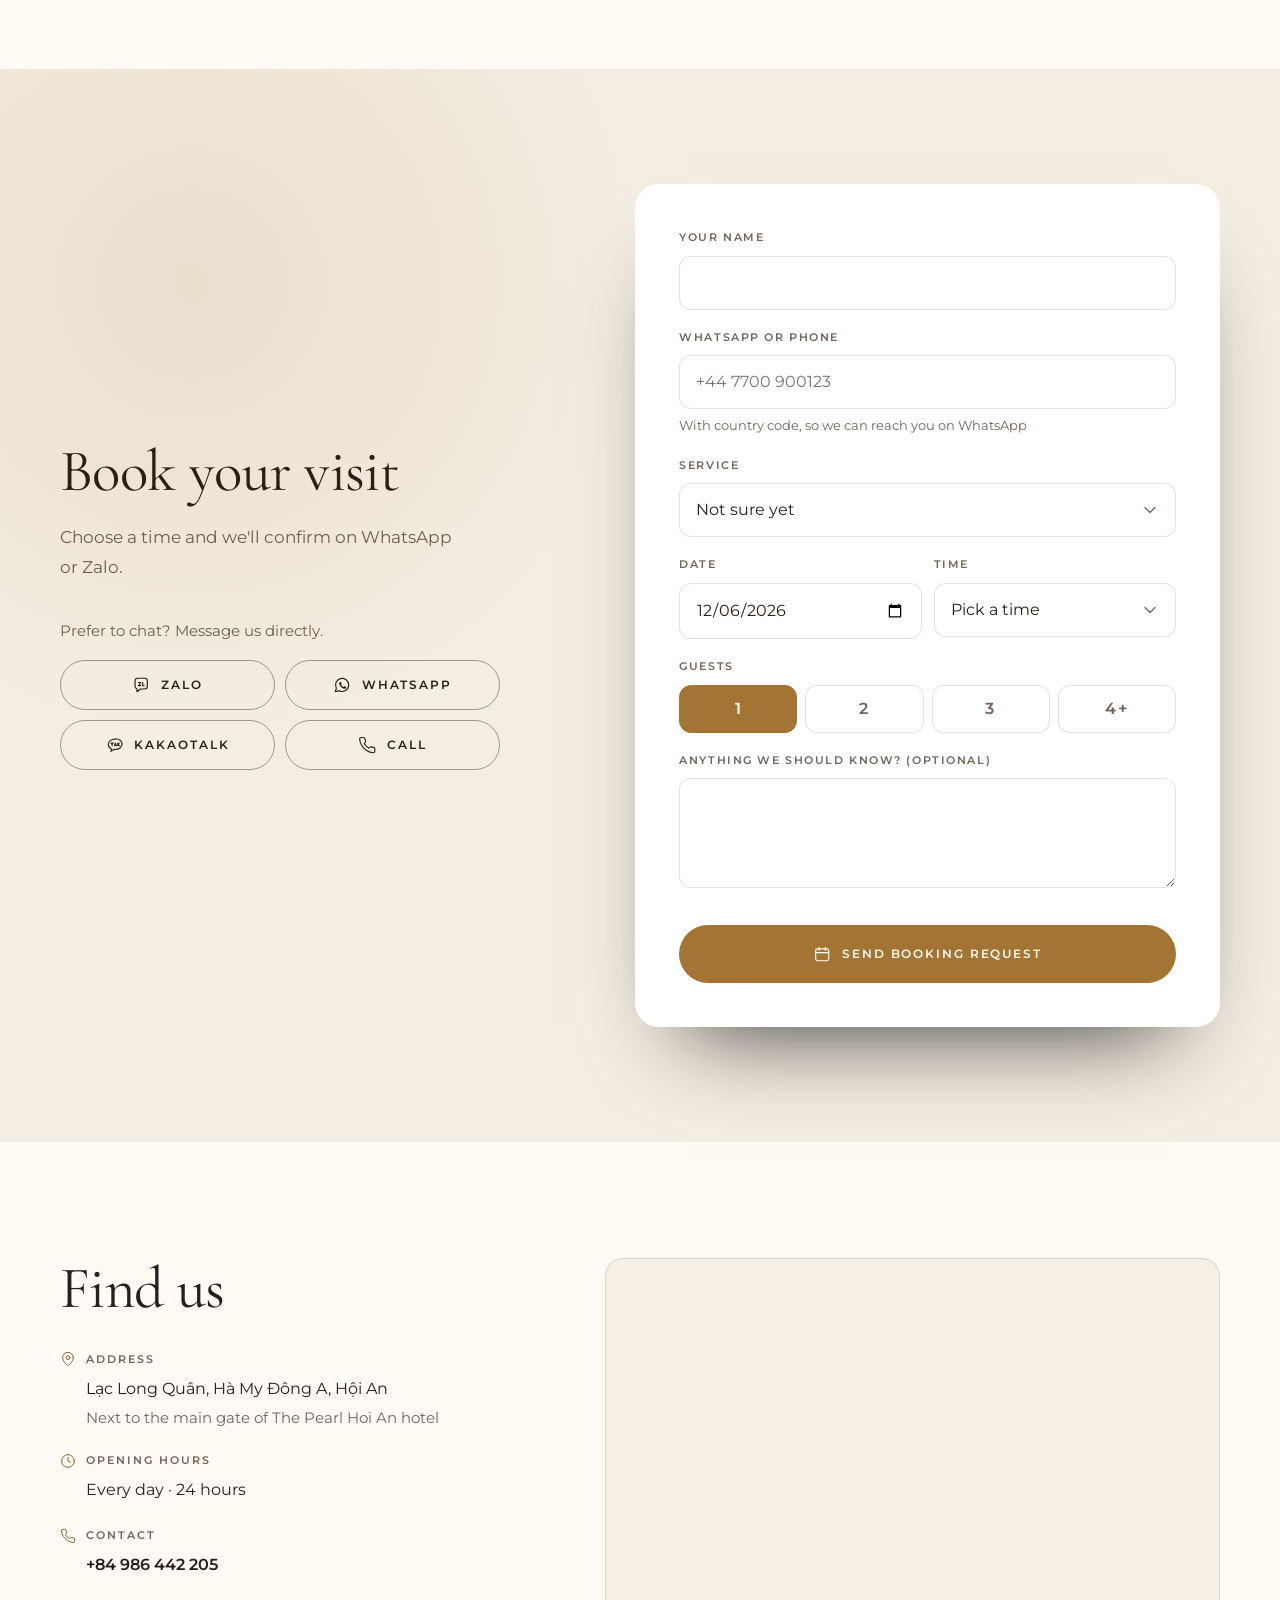
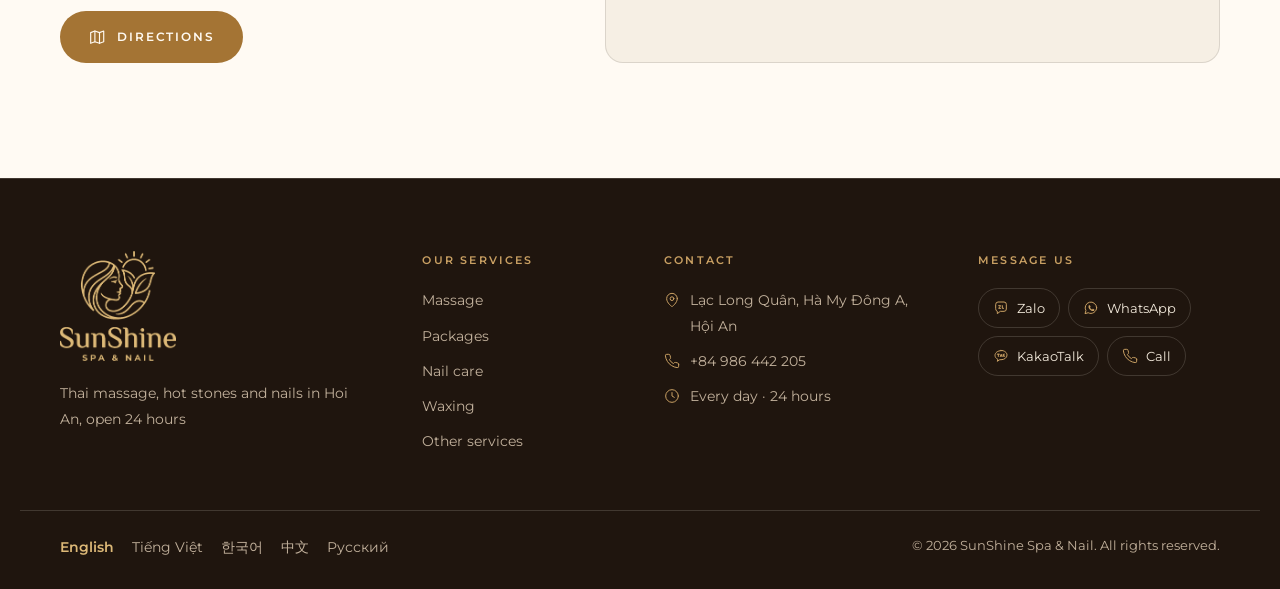
==== commit 3bc2c9f9: "Update sunshine-spa preview site Co-Authored-By: Claude Opus 5.5 <noreply@anthropic.com>" ====
--- a/index.html
+++ b/index.html
@@ -21,12 +21,12 @@
 <link rel="preconnect" href="https://fonts.googleapis.com">
 <link rel="preconnect" href="https://fonts.gstatic.com" crossorigin>
 <link rel="stylesheet" href="https://fonts.googleapis.com/css2?family=Cormorant+Garamond:ital,wght@0,400;0,500;0,600;1,400;1,500&amp;family=Montserrat:wght@400;500;600&amp;display=swap">
-<link rel="stylesheet" href="assets/v3.css?v=b2fe4e2d">
+<link rel="stylesheet" href="assets/v3.css?v=1851e4f0">
 <style>:root{ --wood:#f4ede2;--wood-2:#ece2d3;--wood-3:#e0d3bf;--wood-rgb:244,237,226;--cream:#fffaf3;--cream-2:#f6efe4;--paper:#ffffff;--on-dark:#2b2017;--on-dark-muted:#6e5d4e;--on-dark-rgb:43,32,23;--on-dark-head:#2b2017;--line-dark:rgba(43,32,23,.14);--gold:#a47434;--gold-hi:#8f6329;--gold-rgb:164,116,52;--btn-ink:#fffaf2;--gold-deep:#8a6230;--glow-rgb:214,168,98;--glow2-rgb:190,150,95;--slat-rgb:120,90,60 }</style>
 <script>document.documentElement.classList.add("js")</script>
 <link rel="preload" as="image" href="img/hero-928.webp" imagesrcset="img/hero-800.webp 800w, img/hero-928.webp 928w" imagesizes="(min-width: 960px) 40vw, 100vw">
 <script type="application/ld+json">{"@context": "https://schema.org", "@type": "DaySpa", "name": "SunShine Spa & Nail", "telephone": "+84986442205", "url": "https://romans7997.github.io/sunshine-spa/", "address": {"@type": "PostalAddress", "streetAddress": "Lạc Long Quân, Hà My Đông A, Hội An", "addressLocality": "Hoi An", "addressCountry": "VN"}, "openingHoursSpecification": [{"@type": "OpeningHoursSpecification", "dayOfWeek": "Monday", "opens": "00:00", "closes": "24:00"}, {"@type": "OpeningHoursSpecification", "dayOfWeek": "Tuesday", "opens": "00:00", "closes": "24:00"}, {"@type": "OpeningHoursSpecification", "dayOfWeek": "Wednesday", "opens": "00:00", "closes": "24:00"}, {"@type": "OpeningHoursSpecification", "dayOfWeek": "Thursday", "opens": "00:00", "closes": "24:00"}, {"@type": "OpeningHoursSpecification", "dayOfWeek": "Friday", "opens": "00:00", "closes": "24:00"}, {"@type": "OpeningHoursSpecification", "dayOfWeek": "Saturday", "opens": "00:00", "closes": "24:00"}, {"@type": "OpeningHoursSpecification", "dayOfWeek": "Sunday", "opens": "00:00", "closes": "24:00"}], "sameAs": ["https://www.google.com/maps/place/?q=place_id:ChIJjfmBW60PQjERwZygsNHJV4o"], "priceRange": "₫₫", "image": "https://romans7997.github.io/sunshine-spa/img/hero-928.webp"}</script>
-<script type="application/ld+json">{"@context": "https://schema.org", "@type": "FAQPage", "mainEntity": [{"@type": "Question", "name": "How can I pay?", "acceptedAnswer": {"@type": "Answer", "text": "Cash, bank transfer or card (Visa or Mastercard). Card payments have a 5% surcharge."}}, {"@type": "Question", "name": "Can I shower after the massage?", "acceptedAnswer": {"@type": "Answer", "text": "Yes, you can take a shower after your massage."}}, {"@type": "Question", "name": "Can I leave my luggage?", "acceptedAnswer": {"@type": "Answer", "text": "Yes. Leave your luggage with us, go sightseeing and pick it up later."}}, {"@type": "Question", "name": "Do you offer pick-up?", "acceptedAnswer": {"@type": "Answer", "text": "Yes, free for 90-minute massages: within Hoi An for 2+ guests, one way between Da Nang and Hoi An for 2+ guests, and both ways for 5+ guests. Book a day ahead, or at least 2 hours in advance."}}, {"@type": "Question", "name": "What are your opening hours?", "acceptedAnswer": {"@type": "Answer", "text": "We're open 24 hours, every day."}}, {"@type": "Question", "name": "Do you have services for kids?", "acceptedAnswer": {"@type": "Answer", "text": "Yes, kids' massage and kids' nail polish, so the whole family can relax together."}}]}</script>
+<script type="application/ld+json">{"@context": "https://schema.org", "@type": "FAQPage", "mainEntity": [{"@type": "Question", "name": "How can I pay?", "acceptedAnswer": {"@type": "Answer", "text": "Cash, bank transfer or card (Visa or Mastercard). Card payments have a 5% surcharge."}}, {"@type": "Question", "name": "Can I shower after the massage?", "acceptedAnswer": {"@type": "Answer", "text": "Yes, you can take a shower after your massage."}}, {"@type": "Question", "name": "Can I leave my luggage?", "acceptedAnswer": {"@type": "Answer", "text": "Yes. Leave your luggage with us, go sightseeing and pick it up later."}}, {"@type": "Question", "name": "Do you offer pick-up?", "acceptedAnswer": {"@type": "Answer", "text": "Yes. Pick-up and drop-off at all nearby hotels is free. For 90-minute massages there is also a free transfer within Hoi An for 2+ guests, one way between Da Nang and Hoi An for 2+ guests, and both ways for 5+ guests. Book a day ahead, or at least 2 hours in advance."}}, {"@type": "Question", "name": "What are your opening hours?", "acceptedAnswer": {"@type": "Answer", "text": "We're open 24 hours, every day."}}, {"@type": "Question", "name": "Do you have services for kids?", "acceptedAnswer": {"@type": "Answer", "text": "Yes, kids' massage and kids' nail polish, so the whole family can relax together."}}]}</script>
 </head>
 <body>
 <a class="skip" href="#main">Skip to content</a>
@@ -77,7 +77,7 @@
         <div class="intro-copy">
           <p class="eyebrow">About us</p>
           <h2>Welcome to <em>SunShine Spa &amp; Nail</em></h2>
-<p class="lead">A friendly spa and nail salon on the way to An Bang beach. Guests who love a strong massage say our therapists have magic hands, and families come together: Thai massage for dad, mani-pedi for mum, and a warm welcome for the kids. Open 24 hours.</p>          <a class="link-arrow" href="#services"><span>See prices</span><svg class="ic" viewBox="0 0 24 24" aria-hidden="true" focusable="false"><path d="M5 12h14M13 6l6 6-6 6"/></svg></a>
+<p class="lead">SunShine Spa is right next to the main gate of The Pearl Hoi An hotel, about a 3-minute walk from the hotel lobby, and about 5 minutes on foot from the Wyndham Royal hotel. Hoi An Ancient Town is about 5 km away. We offer free pick-up and drop-off at all nearby hotels.</p><p class="lead">Guests who love a strong massage say our therapists have magic hands, and families come together: Thai massage for dad, mani-pedi for mum, and a warm welcome for the kids. Open 24 hours.</p>          <a class="link-arrow" href="#services"><span>See prices</span><svg class="ic" viewBox="0 0 24 24" aria-hidden="true" focusable="false"><path d="M5 12h14M13 6l6 6-6 6"/></svg></a>
         </div>
         <div class="intro-media"><img src="img/about-1040.webp" srcset="img/about-800.webp 800w, img/about-1040.webp 1040w" sizes="(min-width: 960px) 42vw, 100vw" alt="" width="1040" height="470" loading="lazy" decoding="async" style="object-position:50% 50%"></div>
       </div>
@@ -488,7 +488,7 @@
 <details class="faq-item" open><summary><span>How can I pay?</span><svg class="ic chev" viewBox="0 0 24 24" aria-hidden="true" focusable="false"><path d="M6 9l6 6 6-6"/></svg></summary><p>Cash, bank transfer or card (Visa or Mastercard). Card payments have a 5% surcharge.</p></details>
 <details class="faq-item"><summary><span>Can I shower after the massage?</span><svg class="ic chev" viewBox="0 0 24 24" aria-hidden="true" focusable="false"><path d="M6 9l6 6 6-6"/></svg></summary><p>Yes, you can take a shower after your massage.</p></details>
 <details class="faq-item"><summary><span>Can I leave my luggage?</span><svg class="ic chev" viewBox="0 0 24 24" aria-hidden="true" focusable="false"><path d="M6 9l6 6 6-6"/></svg></summary><p>Yes. Leave your luggage with us, go sightseeing and pick it up later.</p></details>
-<details class="faq-item"><summary><span>Do you offer pick-up?</span><svg class="ic chev" viewBox="0 0 24 24" aria-hidden="true" focusable="false"><path d="M6 9l6 6 6-6"/></svg></summary><p>Yes, free for 90-minute massages: within Hoi An for 2+ guests, one way between Da Nang and Hoi An for 2+ guests, and both ways for 5+ guests. Book a day ahead, or at least 2 hours in advance.</p></details>
+<details class="faq-item"><summary><span>Do you offer pick-up?</span><svg class="ic chev" viewBox="0 0 24 24" aria-hidden="true" focusable="false"><path d="M6 9l6 6 6-6"/></svg></summary><p>Yes. Pick-up and drop-off at all nearby hotels is free. For 90-minute massages there is also a free transfer within Hoi An for 2+ guests, one way between Da Nang and Hoi An for 2+ guests, and both ways for 5+ guests. Book a day ahead, or at least 2 hours in advance.</p></details>
 <details class="faq-item"><summary><span>What are your opening hours?</span><svg class="ic chev" viewBox="0 0 24 24" aria-hidden="true" focusable="false"><path d="M6 9l6 6 6-6"/></svg></summary><p>We&#39;re open 24 hours, every day.</p></details>
 <details class="faq-item"><summary><span>Do you have services for kids?</span><svg class="ic chev" viewBox="0 0 24 24" aria-hidden="true" focusable="false"><path d="M6 9l6 6 6-6"/></svg></summary><p>Yes, kids&#39; massage and kids&#39; nail polish, so the whole family can relax together.</p></details>
       </div>
@@ -635,7 +635,7 @@
       <div class="visit-info">
         <h2>Find us</h2>
         <dl class="visit-list">
-          <div><dt><svg class="ic" viewBox="0 0 24 24" aria-hidden="true" focusable="false"><path d="M20 10c0 6.5-8 12-8 12s-8-5.5-8-12a8 8 0 0 1 16 0z"/><circle cx="12" cy="10" r="2.8"/></svg>Address</dt><dd>Lạc Long Quân, Hà My Đông A, Hội An</dd></div>
+          <div><dt><svg class="ic" viewBox="0 0 24 24" aria-hidden="true" focusable="false"><path d="M20 10c0 6.5-8 12-8 12s-8-5.5-8-12a8 8 0 0 1 16 0z"/><circle cx="12" cy="10" r="2.8"/></svg>Address</dt><dd>Lạc Long Quân, Hà My Đông A, Hội An<span class="dd-note">Next to the main gate of The Pearl Hoi An hotel</span></dd></div>
           <div><dt><svg class="ic" viewBox="0 0 24 24" aria-hidden="true" focusable="false"><circle cx="12" cy="12" r="9.5"/><path d="M12 6.8V12l3.4 2"/></svg>Opening hours</dt><dd><span class="hours-row" data-day="all">Every day · 24 hours</span></dd></div>
           <div><dt><svg class="ic" viewBox="0 0 24 24" aria-hidden="true" focusable="false"><path d="M22 16.9v3a2 2 0 0 1-2.2 2 19.8 19.8 0 0 1-8.6-3.1 19.5 19.5 0 0 1-6-6A19.8 19.8 0 0 1 2.1 4.2 2 2 0 0 1 4.1 2h3a2 2 0 0 1 2 1.7c.1 1 .4 1.9.7 2.8a2 2 0 0 1-.5 2.1L8.1 9.9a16 16 0 0 0 6 6l1.3-1.3a2 2 0 0 1 2.1-.4c.9.3 1.8.6 2.8.7a2 2 0 0 1 1.7 2z"/></svg>Contact</dt><dd><a href="tel:+84986442205">+84 986 442 205</a></dd></div>
         </dl>
--- a/assets/v3.css
+++ b/assets/v3.css
@@ -705,3 +705,6 @@
 @media (max-width:959px){.fchat{bottom:calc(16px + env(safe-area-inset-bottom));transition:bottom .3s ease}.actionbar.show~.fchat{bottom:calc(84px + env(safe-area-inset-bottom))}}
 
 .area-photo img{width:100%;height:100%;min-height:340px;object-fit:cover}
+
+.dd-note{display:block;margin-top:4px;color:var(--muted);font-size:.92em;line-height:1.5}
+.intro-copy .lead+.lead{margin-top:1.1em}
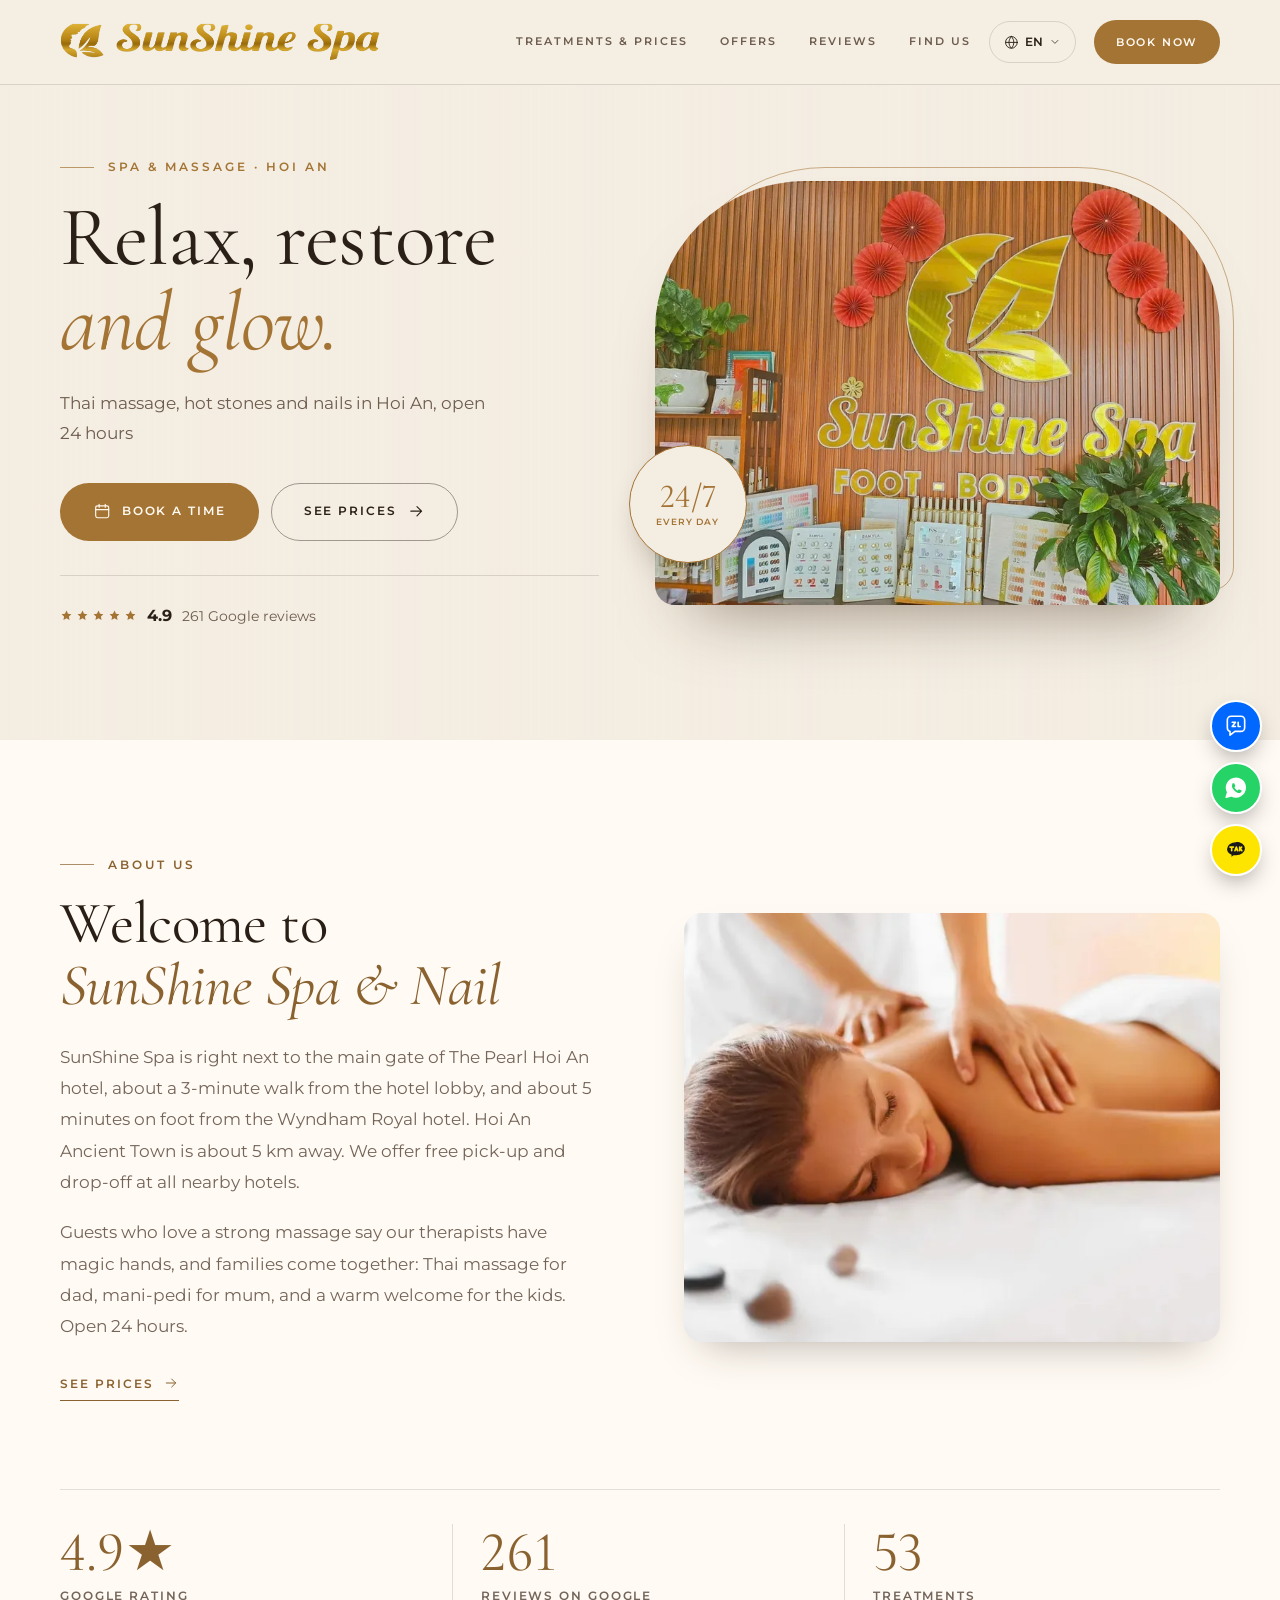
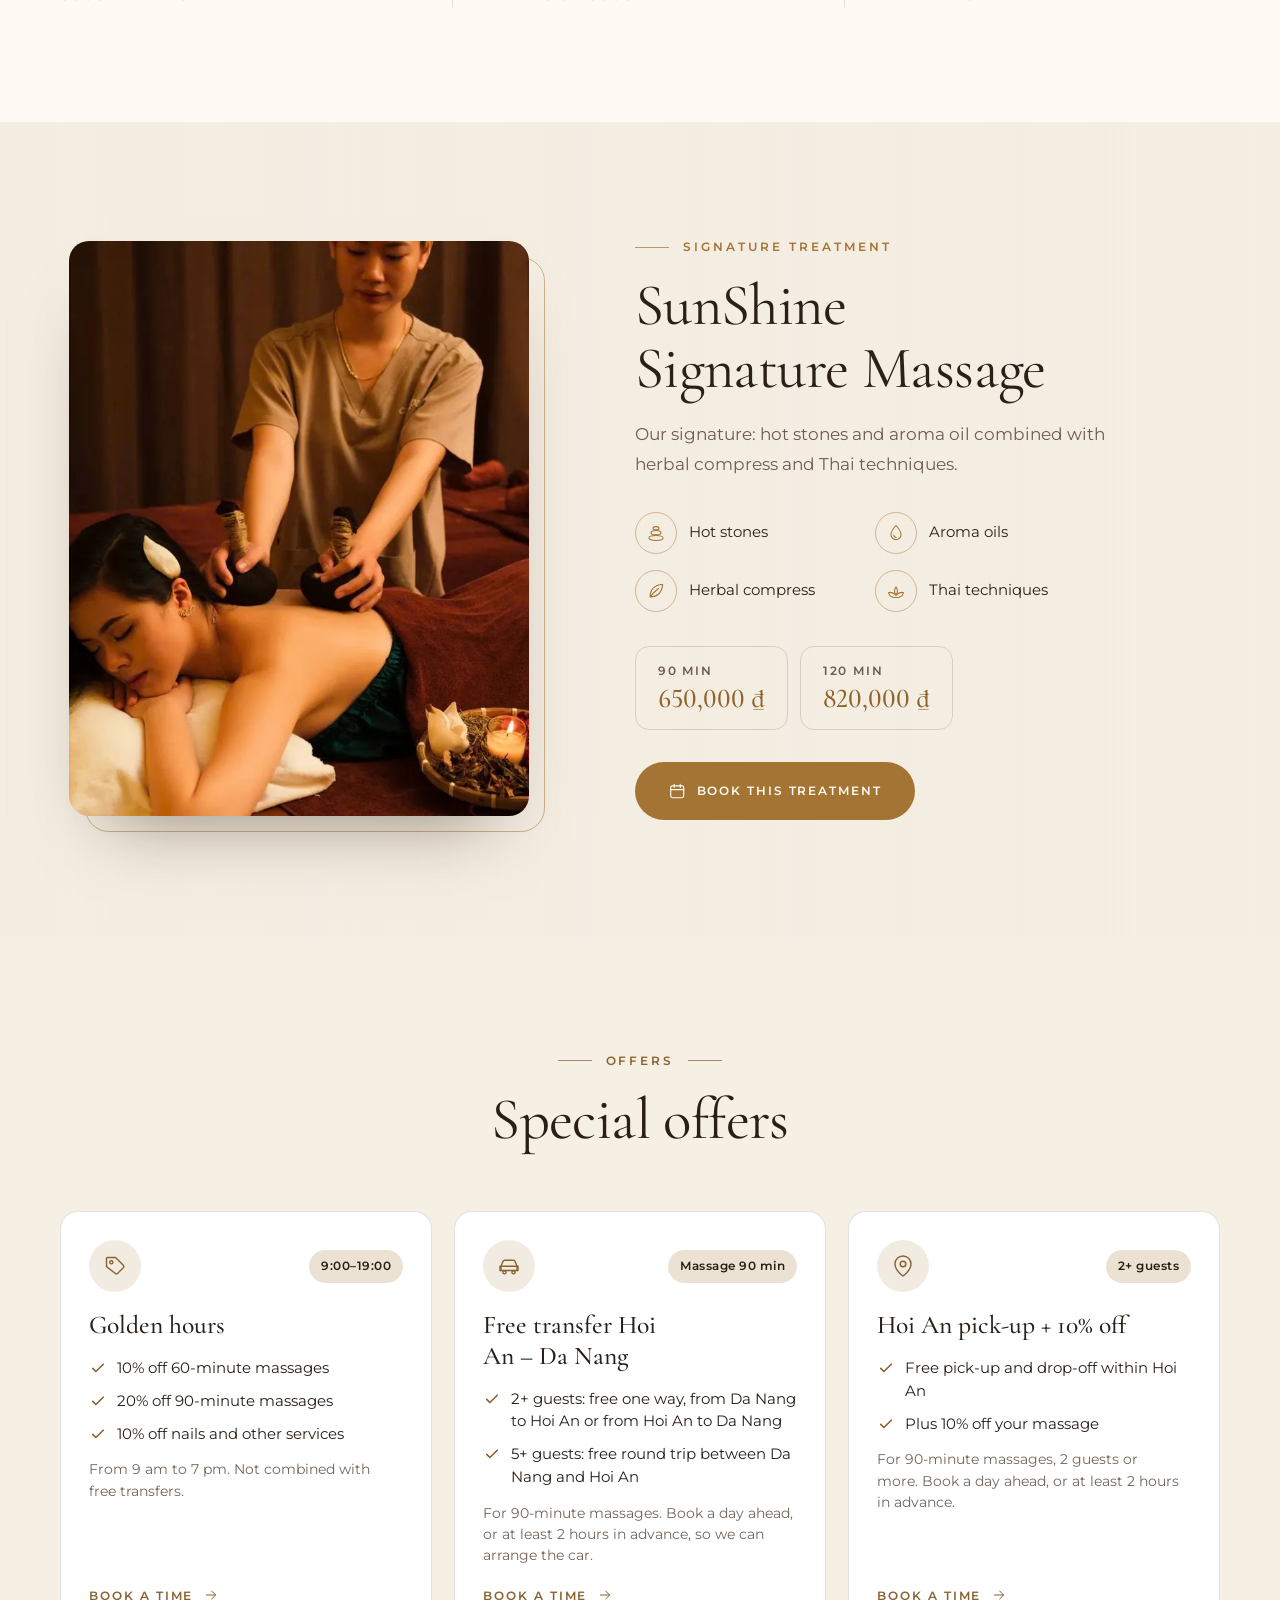
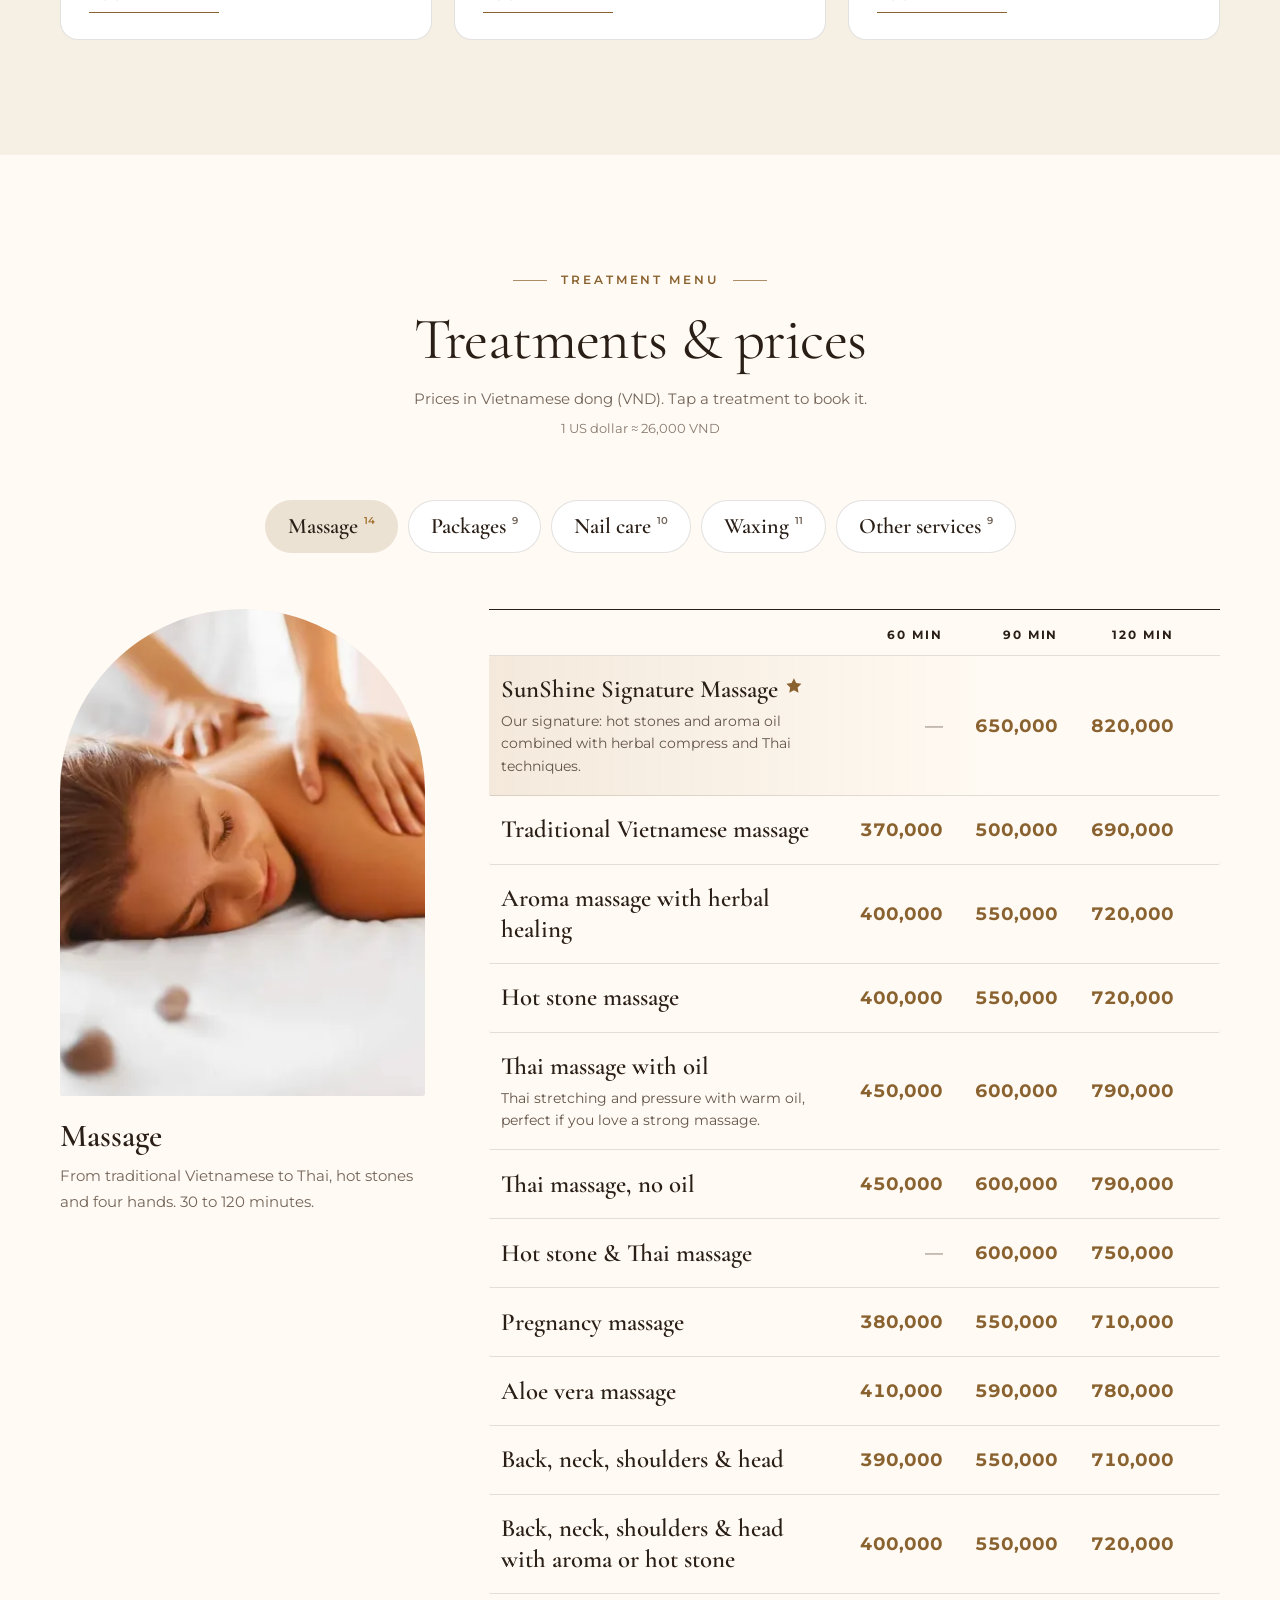
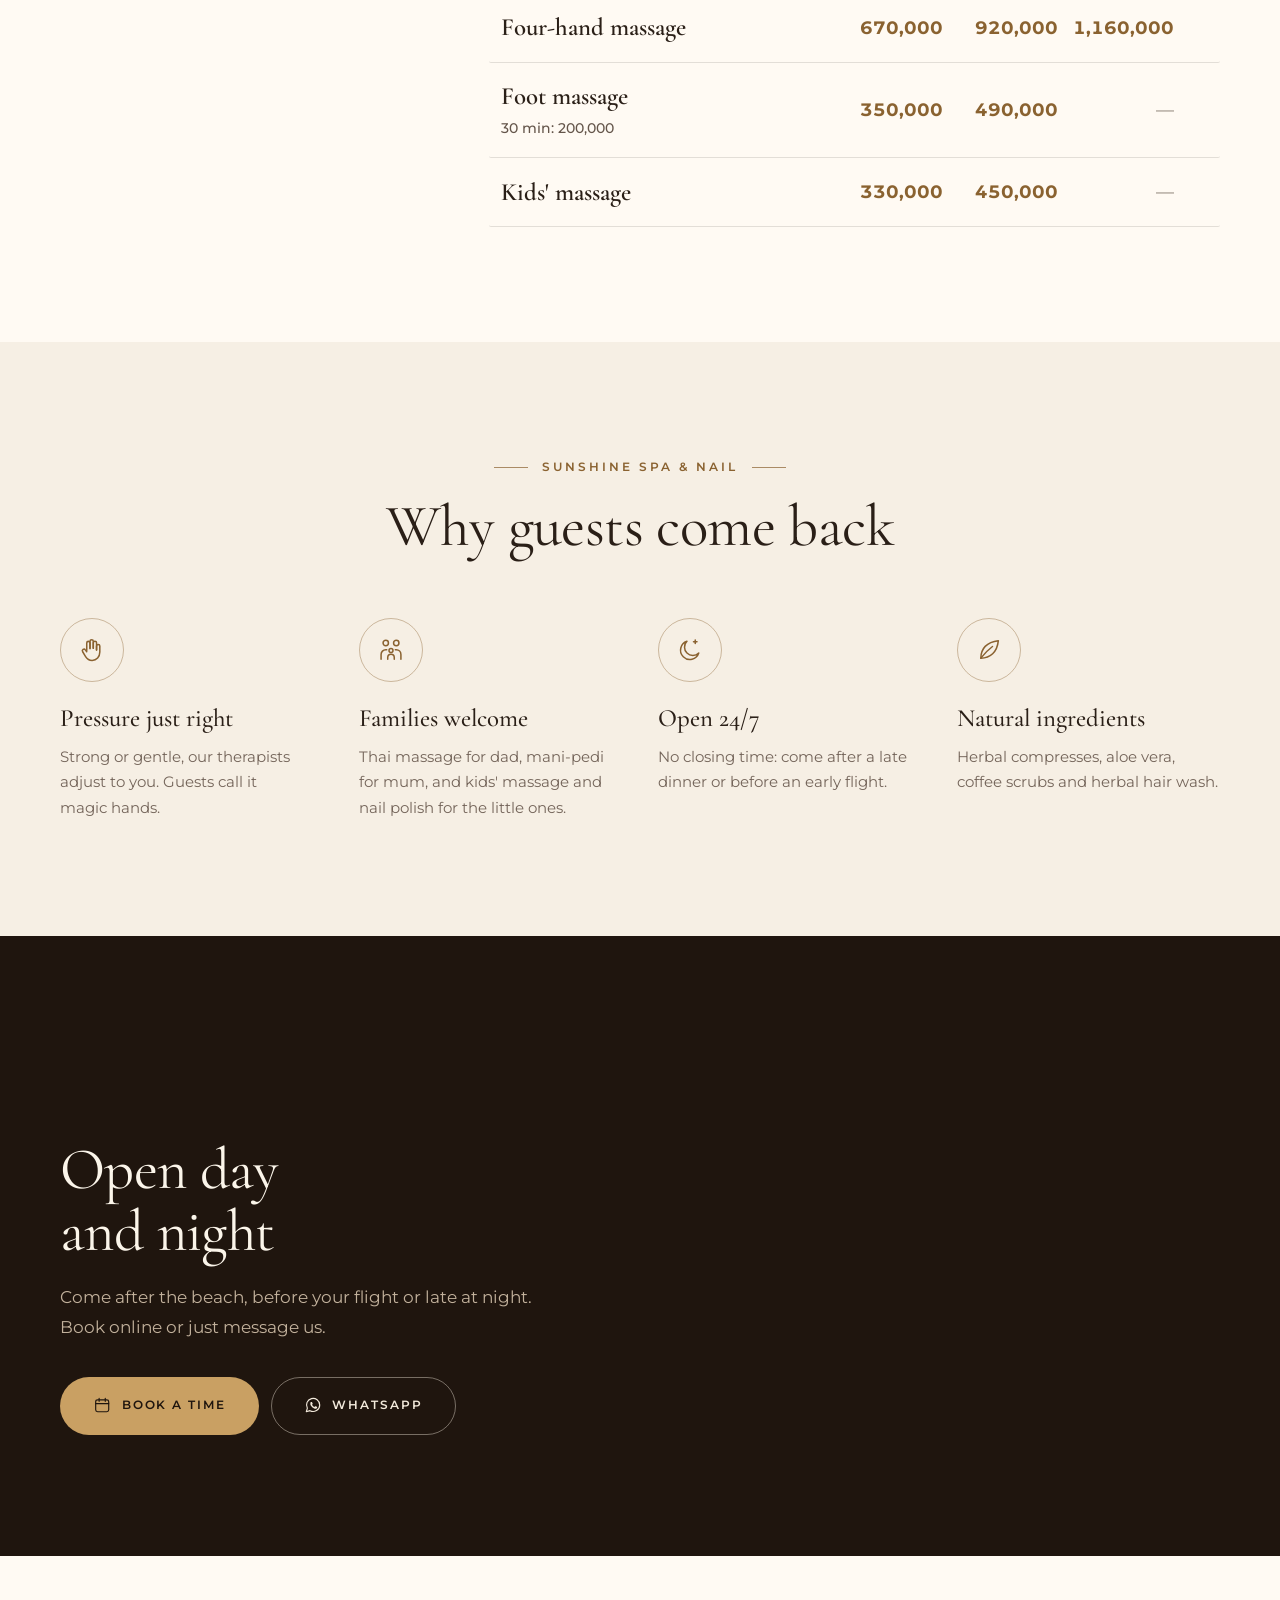
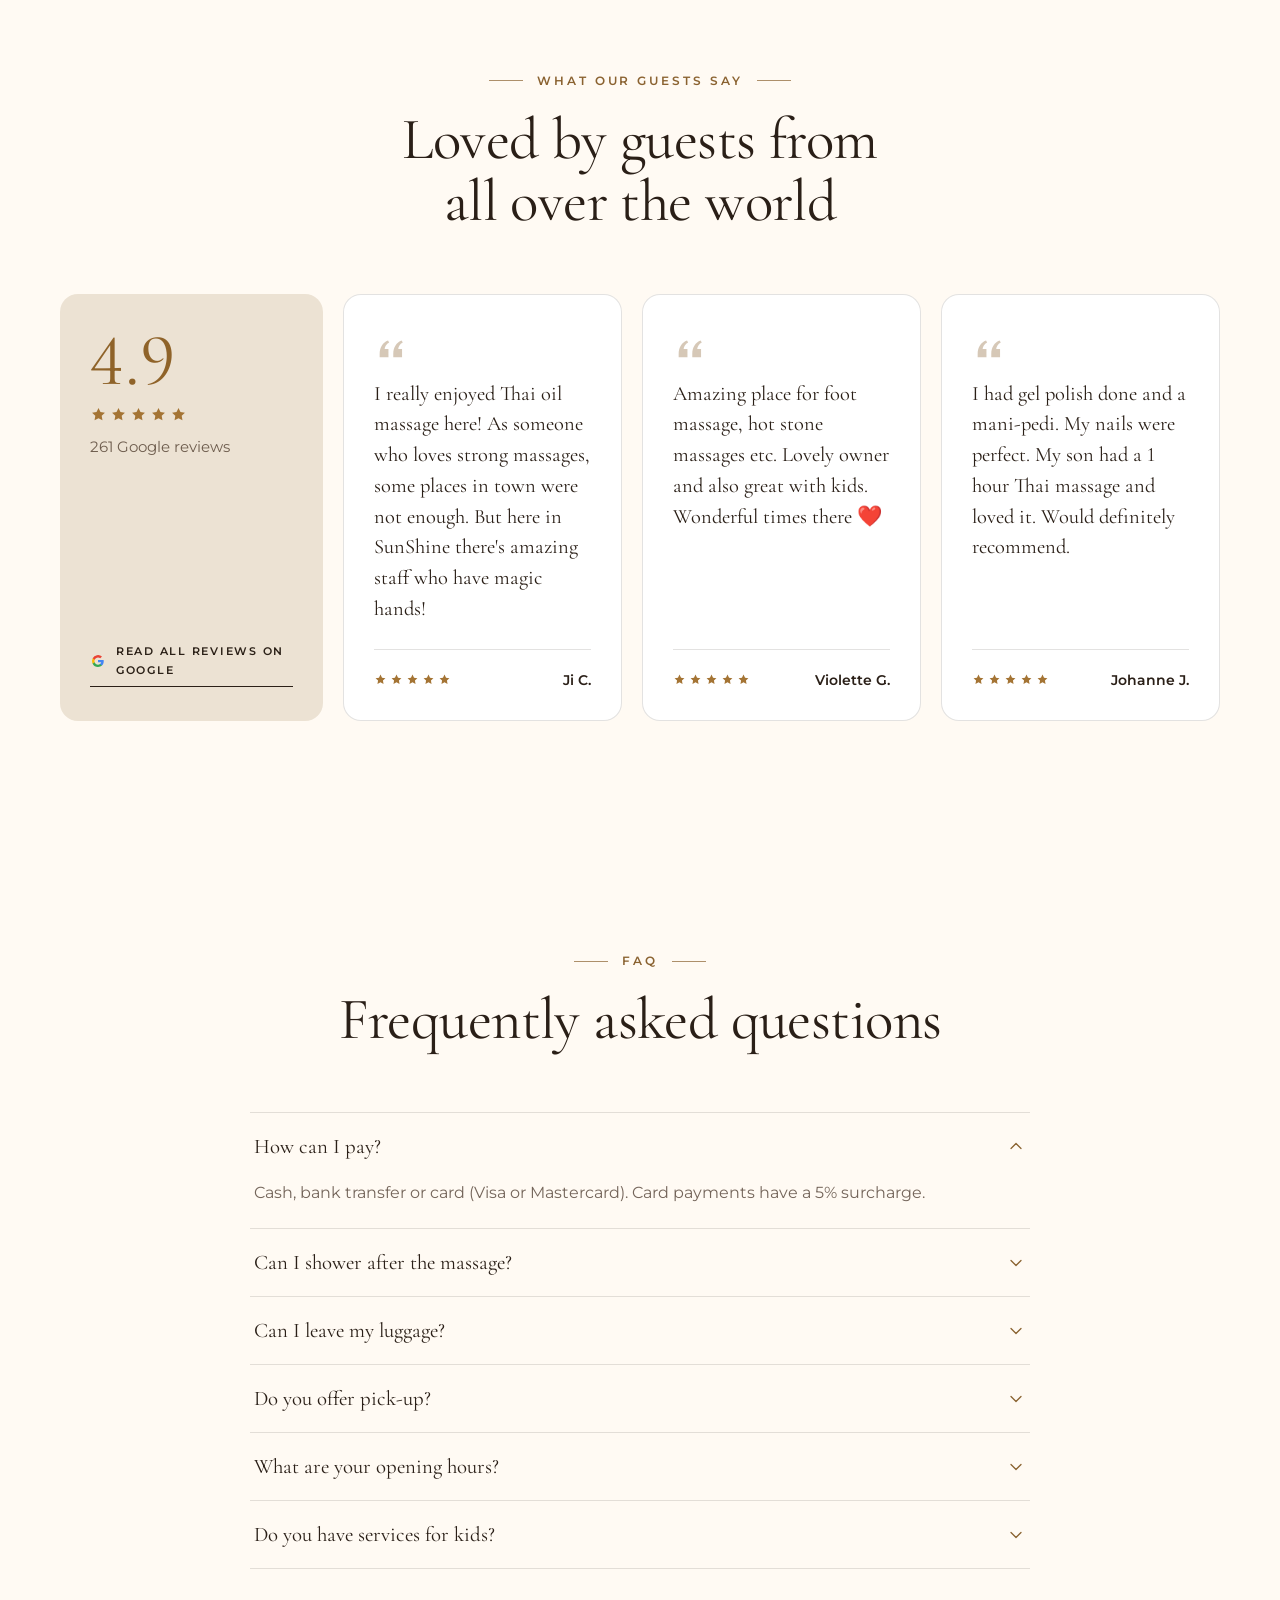
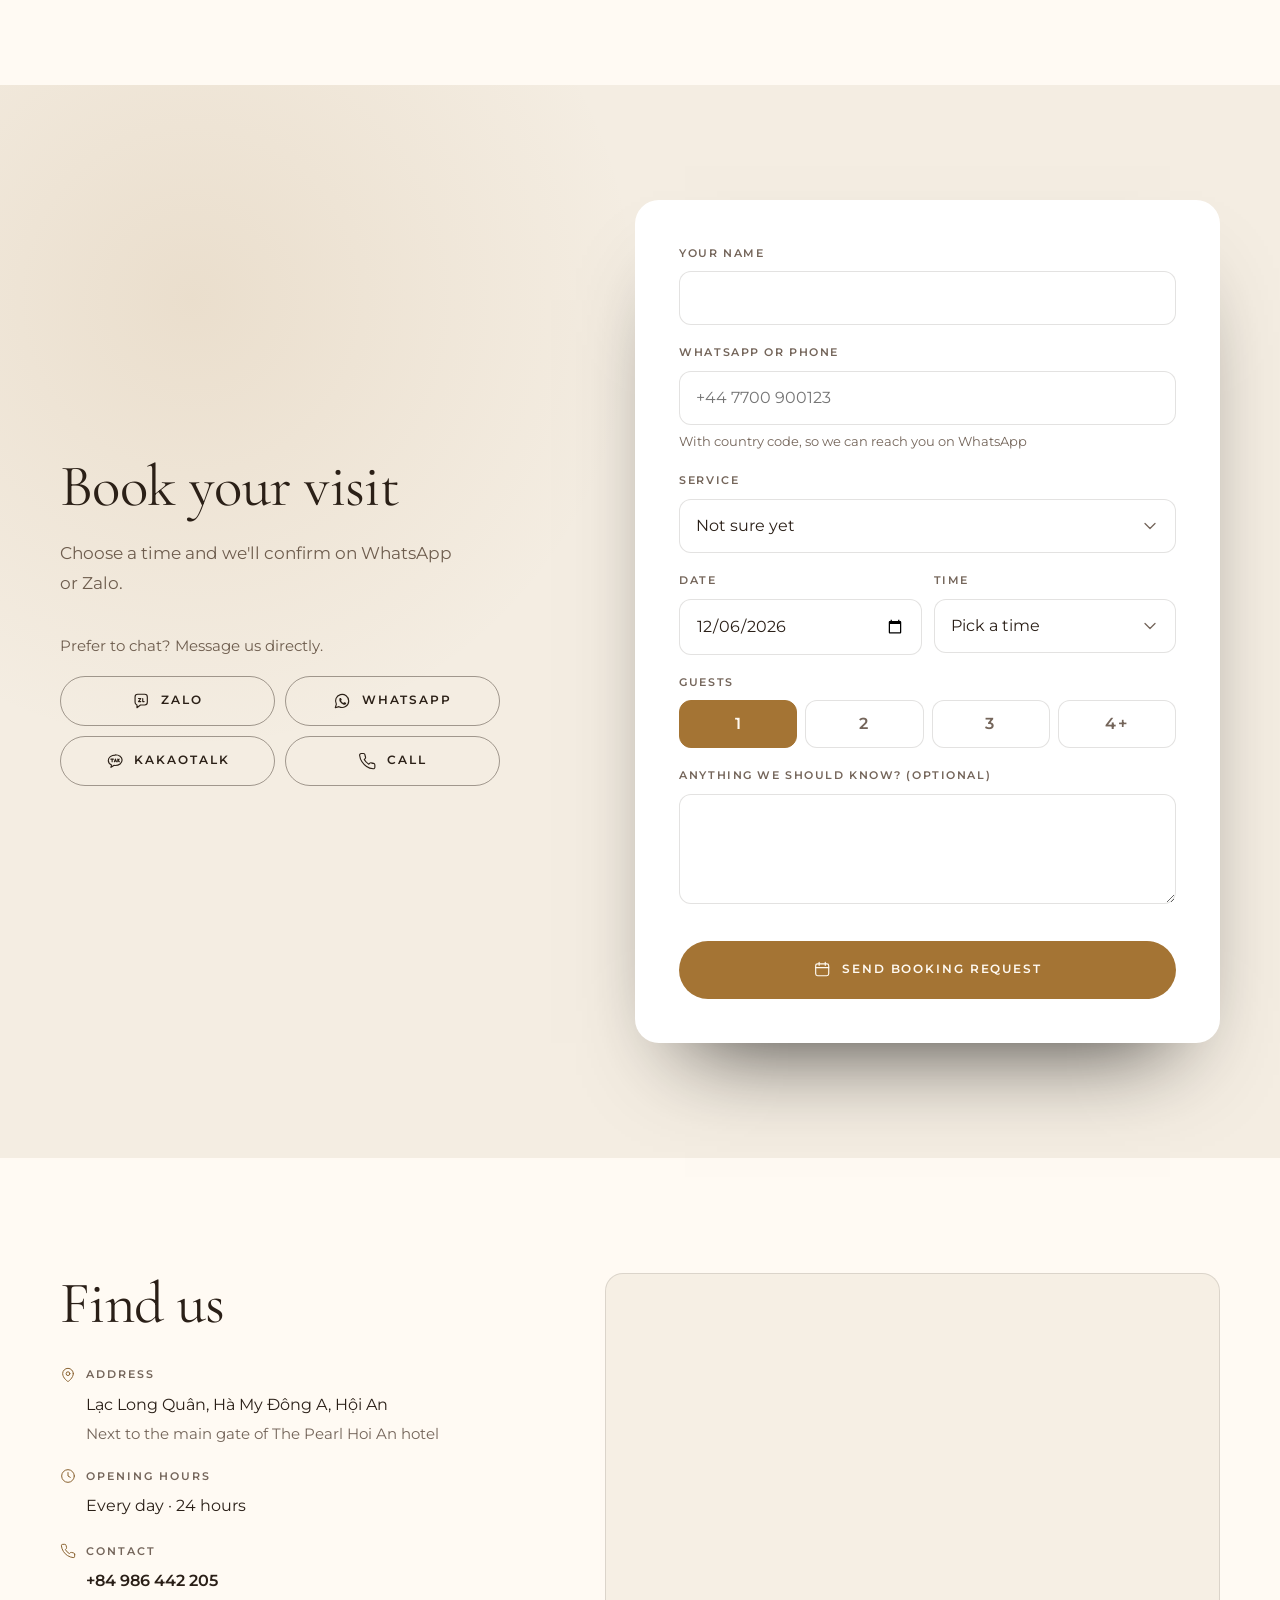
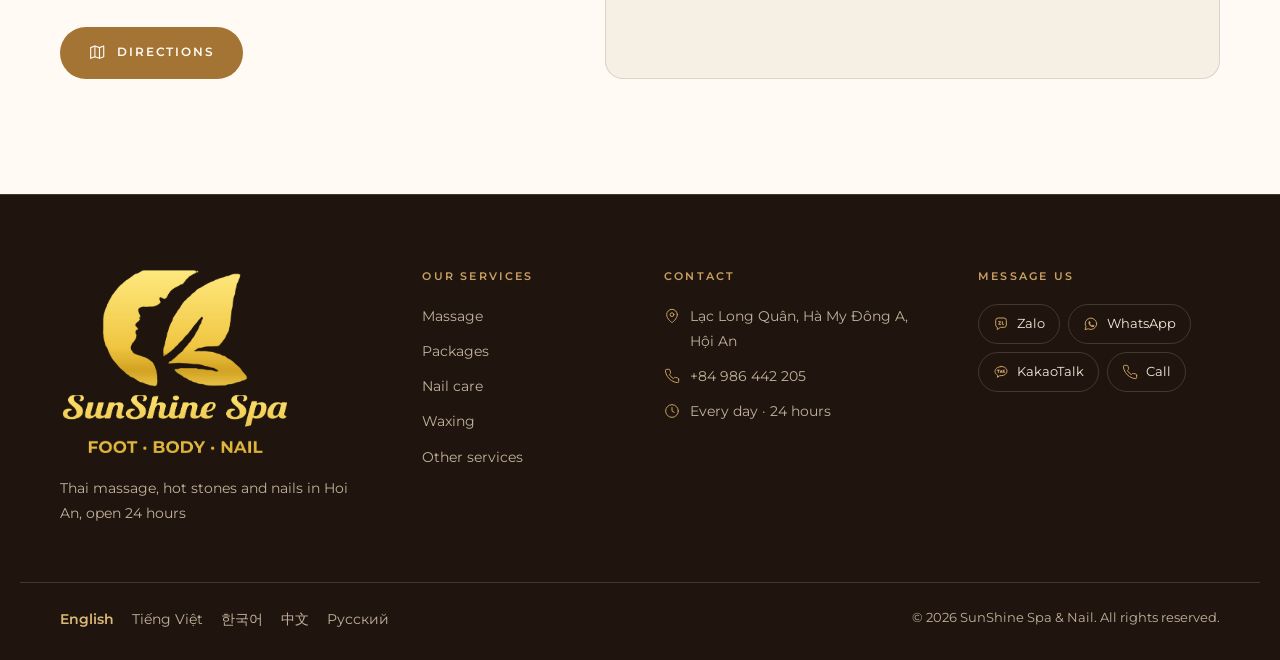
==== commit 82eb00b0: "Update sunshine-spa preview site Co-Authored-By: Claude Opus 5.5 <noreply@anthropic.com>" ====
--- a/index.html
+++ b/index.html
@@ -1,5 +1,5 @@
 <!doctype html>
-<html lang="en" class="v3 bg-palm t-light">
+<html lang="en" class="v3 bg-palm t-light t-sunshine">
 <head>
 <meta charset="utf-8">
 <meta name="viewport" content="width=device-width, initial-scale=1, viewport-fit=cover">
@@ -21,11 +21,11 @@
 <link rel="preconnect" href="https://fonts.googleapis.com">
 <link rel="preconnect" href="https://fonts.gstatic.com" crossorigin>
 <link rel="stylesheet" href="https://fonts.googleapis.com/css2?family=Cormorant+Garamond:ital,wght@0,400;0,500;0,600;1,400;1,500&amp;family=Montserrat:wght@400;500;600&amp;display=swap">
-<link rel="stylesheet" href="assets/v3.css?v=1851e4f0">
+<link rel="stylesheet" href="assets/v3.css?v=638e7c58">
 <style>:root{ --wood:#f4ede2;--wood-2:#ece2d3;--wood-3:#e0d3bf;--wood-rgb:244,237,226;--cream:#fffaf3;--cream-2:#f6efe4;--paper:#ffffff;--on-dark:#2b2017;--on-dark-muted:#6e5d4e;--on-dark-rgb:43,32,23;--on-dark-head:#2b2017;--line-dark:rgba(43,32,23,.14);--gold:#a47434;--gold-hi:#8f6329;--gold-rgb:164,116,52;--btn-ink:#fffaf2;--gold-deep:#8a6230;--glow-rgb:214,168,98;--glow2-rgb:190,150,95;--slat-rgb:120,90,60 }</style>
 <script>document.documentElement.classList.add("js")</script>
-<link rel="preload" as="image" href="img/hero-928.webp" imagesrcset="img/hero-800.webp 800w, img/hero-928.webp 928w" imagesizes="(min-width: 960px) 40vw, 100vw">
-<script type="application/ld+json">{"@context": "https://schema.org", "@type": "DaySpa", "name": "SunShine Spa & Nail", "telephone": "+84986442205", "url": "https://romans7997.github.io/sunshine-spa/", "address": {"@type": "PostalAddress", "streetAddress": "Lạc Long Quân, Hà My Đông A, Hội An", "addressLocality": "Hoi An", "addressCountry": "VN"}, "openingHoursSpecification": [{"@type": "OpeningHoursSpecification", "dayOfWeek": "Monday", "opens": "00:00", "closes": "24:00"}, {"@type": "OpeningHoursSpecification", "dayOfWeek": "Tuesday", "opens": "00:00", "closes": "24:00"}, {"@type": "OpeningHoursSpecification", "dayOfWeek": "Wednesday", "opens": "00:00", "closes": "24:00"}, {"@type": "OpeningHoursSpecification", "dayOfWeek": "Thursday", "opens": "00:00", "closes": "24:00"}, {"@type": "OpeningHoursSpecification", "dayOfWeek": "Friday", "opens": "00:00", "closes": "24:00"}, {"@type": "OpeningHoursSpecification", "dayOfWeek": "Saturday", "opens": "00:00", "closes": "24:00"}, {"@type": "OpeningHoursSpecification", "dayOfWeek": "Sunday", "opens": "00:00", "closes": "24:00"}], "sameAs": ["https://www.google.com/maps/place/?q=place_id:ChIJjfmBW60PQjERwZygsNHJV4o"], "priceRange": "₫₫", "image": "https://romans7997.github.io/sunshine-spa/img/hero-928.webp"}</script>
+<link rel="preload" as="image" href="img/hero-1280.webp" imagesrcset="img/hero-800.webp 800w, img/hero-1280.webp 1280w" imagesizes="(min-width: 960px) 40vw, 100vw">
+<script type="application/ld+json">{"@context": "https://schema.org", "@type": "DaySpa", "name": "SunShine Spa & Nail", "telephone": "+84986442205", "url": "https://romans7997.github.io/sunshine-spa/", "address": {"@type": "PostalAddress", "streetAddress": "Lạc Long Quân, Hà My Đông A, Hội An", "addressLocality": "Hoi An", "addressCountry": "VN"}, "openingHoursSpecification": [{"@type": "OpeningHoursSpecification", "dayOfWeek": "Monday", "opens": "00:00", "closes": "24:00"}, {"@type": "OpeningHoursSpecification", "dayOfWeek": "Tuesday", "opens": "00:00", "closes": "24:00"}, {"@type": "OpeningHoursSpecification", "dayOfWeek": "Wednesday", "opens": "00:00", "closes": "24:00"}, {"@type": "OpeningHoursSpecification", "dayOfWeek": "Thursday", "opens": "00:00", "closes": "24:00"}, {"@type": "OpeningHoursSpecification", "dayOfWeek": "Friday", "opens": "00:00", "closes": "24:00"}, {"@type": "OpeningHoursSpecification", "dayOfWeek": "Saturday", "opens": "00:00", "closes": "24:00"}, {"@type": "OpeningHoursSpecification", "dayOfWeek": "Sunday", "opens": "00:00", "closes": "24:00"}], "sameAs": ["https://www.google.com/maps/place/?q=place_id:ChIJjfmBW60PQjERwZygsNHJV4o"], "priceRange": "₫₫", "image": "https://romans7997.github.io/sunshine-spa/img/hero-1280.webp"}</script>
 <script type="application/ld+json">{"@context": "https://schema.org", "@type": "FAQPage", "mainEntity": [{"@type": "Question", "name": "How can I pay?", "acceptedAnswer": {"@type": "Answer", "text": "Cash, bank transfer or card (Visa or Mastercard). Card payments have a 5% surcharge."}}, {"@type": "Question", "name": "Can I shower after the massage?", "acceptedAnswer": {"@type": "Answer", "text": "Yes, you can take a shower after your massage."}}, {"@type": "Question", "name": "Can I leave my luggage?", "acceptedAnswer": {"@type": "Answer", "text": "Yes. Leave your luggage with us, go sightseeing and pick it up later."}}, {"@type": "Question", "name": "Do you offer pick-up?", "acceptedAnswer": {"@type": "Answer", "text": "Yes. Pick-up and drop-off at all nearby hotels is free. For 90-minute massages there is also a free transfer within Hoi An for 2+ guests, one way between Da Nang and Hoi An for 2+ guests, and both ways for 5+ guests. Book a day ahead, or at least 2 hours in advance."}}, {"@type": "Question", "name": "What are your opening hours?", "acceptedAnswer": {"@type": "Answer", "text": "We're open 24 hours, every day."}}, {"@type": "Question", "name": "Do you have services for kids?", "acceptedAnswer": {"@type": "Answer", "text": "Yes, kids' massage and kids' nail polish, so the whole family can relax together."}}]}</script>
 </head>
 <body>
@@ -33,7 +33,7 @@
 
 <header class="nav" id="top">
   <div class="wrap nav-inner">
-    <a class="logo" href="#top" aria-label="SunShine Spa &amp; Nail"><img class="logo-img" src="logo-wide.png" alt="SunShine Spa &amp; Nail" width="1046" height="300"></a>
+    <a class="logo" href="#top" aria-label="SunShine Spa &amp; Nail"><img class="logo-img" src="logo-wide.png" alt="SunShine Spa &amp; Nail" width="2472" height="300"></a>
     <nav class="nav-links" aria-label="Menu">
       <a href="#services">Treatments &amp; prices</a>
 <a href="#offers">Offers</a><a href="#reviews">Reviews</a>      <a href="#visit">Find us</a>
@@ -65,11 +65,12 @@
 <a class="hero-rating" href="https://www.google.com/maps/place/?q=place_id:ChIJjfmBW60PQjERwZygsNHJV4o" target="_blank" rel="noopener"><span class="stars xs" role="img" aria-label="4.9 / 5"><svg class="st" viewBox="0 0 24 24" aria-hidden="true" focusable="false"><path class="fill" d="M12 2.8l2.8 5.8 6.3.9-4.6 4.4 1.1 6.3L12 17.2l-5.6 3 1.1-6.3L2.9 9.5l6.3-.9z"/></svg><svg class="st" viewBox="0 0 24 24" aria-hidden="true" focusable="false"><path class="fill" d="M12 2.8l2.8 5.8 6.3.9-4.6 4.4 1.1 6.3L12 17.2l-5.6 3 1.1-6.3L2.9 9.5l6.3-.9z"/></svg><svg class="st" viewBox="0 0 24 24" aria-hidden="true" focusable="false"><path class="fill" d="M12 2.8l2.8 5.8 6.3.9-4.6 4.4 1.1 6.3L12 17.2l-5.6 3 1.1-6.3L2.9 9.5l6.3-.9z"/></svg><svg class="st" viewBox="0 0 24 24" aria-hidden="true" focusable="false"><path class="fill" d="M12 2.8l2.8 5.8 6.3.9-4.6 4.4 1.1 6.3L12 17.2l-5.6 3 1.1-6.3L2.9 9.5l6.3-.9z"/></svg><svg class="st" viewBox="0 0 24 24" aria-hidden="true" focusable="false"><path class="fill" d="M12 2.8l2.8 5.8 6.3.9-4.6 4.4 1.1 6.3L12 17.2l-5.6 3 1.1-6.3L2.9 9.5l6.3-.9z"/></svg></span><strong>4.9</strong><span>261 Google reviews</span></a>        </div>
       </div>
       <div class="hero-media">
-        <div class="arch"><img src="img/hero-928.webp" srcset="img/hero-800.webp 800w, img/hero-928.webp 928w" sizes="(min-width: 960px) 40vw, 100vw" alt="" width="928" height="1152" fetchpriority="high" style="object-position:50% 45%"></div>
+        <div class="arch"><img src="img/hero-1280.webp" srcset="img/hero-800.webp 800w, img/hero-1280.webp 1280w" sizes="(min-width: 960px) 40vw, 100vw" alt="" width="1280" height="960" fetchpriority="high" style="object-position:50% 40%"></div>
 <div class="seal" aria-hidden="true"><span class="seal-big">24/7</span><span class="seal-small">every day</span></div>
       </div>
     </div>
   </section>
+
 
   <section class="section intro" id="about">
     <div class="wrap">
@@ -79,7 +80,7 @@
           <h2>Welcome to <em>SunShine Spa &amp; Nail</em></h2>
 <p class="lead">SunShine Spa is right next to the main gate of The Pearl Hoi An hotel, about a 3-minute walk from the hotel lobby, and about 5 minutes on foot from the Wyndham Royal hotel. Hoi An Ancient Town is about 5 km away. We offer free pick-up and drop-off at all nearby hotels.</p><p class="lead">Guests who love a strong massage say our therapists have magic hands, and families come together: Thai massage for dad, mani-pedi for mum, and a warm welcome for the kids. Open 24 hours.</p>          <a class="link-arrow" href="#services"><span>See prices</span><svg class="ic" viewBox="0 0 24 24" aria-hidden="true" focusable="false"><path d="M5 12h14M13 6l6 6-6 6"/></svg></a>
         </div>
-        <div class="intro-media"><img src="img/about-1040.webp" srcset="img/about-800.webp 800w, img/about-1040.webp 1040w" sizes="(min-width: 960px) 42vw, 100vw" alt="" width="1040" height="470" loading="lazy" decoding="async" style="object-position:50% 50%"></div>
+        <div class="intro-media"><img src="img/about-1280.webp" srcset="img/about-800.webp 800w, img/about-1280.webp 1280w" sizes="(min-width: 960px) 42vw, 100vw" alt="" width="1280" height="854" loading="lazy" decoding="async" style="object-position:40% 50%"></div>
       </div>
       <ul class="stats" style="--n:3">
 <li><span class="stat-big">4.9★</span><span class="stat-small">Google rating</span></li>
@@ -92,7 +93,7 @@
   <section class="section signature" id="signature">
     <div class="tex" aria-hidden="true"><picture><source media="(max-width: 959px)" srcset="img/texm-800.webp 800w, img/texm-1600.webp 1600w" sizes="100vw"><img src="img/tex-1600.webp" srcset="img/tex-800.webp 800w, img/tex-1600.webp 1600w" sizes="100vw" alt="" decoding="async"></picture></div>
     <div class="wrap sig-grid">
-<div class="sig-media"><div class="sig-frame"><img src="img/sig-1600.webp" srcset="img/sig-800.webp 800w, img/sig-1600.webp 1600w" sizes="(min-width: 960px) 40vw, 100vw" alt="" width="1600" height="2400" loading="lazy" decoding="async" style="object-position:50% 30%"></div></div>      <div class="sig-copy">
+<div class="sig-media"><div class="sig-frame"><img src="img/sig-1000.webp" srcset="img/sig-800.webp 800w, img/sig-1000.webp 1000w" sizes="(min-width: 960px) 40vw, 100vw" alt="" width="1000" height="1000" loading="lazy" decoding="async" style="object-position:45% 50%"></div></div>      <div class="sig-copy">
         <p class="eyebrow eyebrow-light">Signature treatment</p>
         <h2>SunShine Signature Massage</h2>
 <p class="sig-desc">Our signature: hot stones and aroma oil combined with herbal compress and Thai techniques.</p>        <ul class="sig-incl" aria-label="What&#39;s inside">
@@ -137,7 +138,7 @@
 <button type="button" role="tab" id="tab-cat0" aria-controls="cat0" aria-selected="true">Massage<sup>14</sup></button><button type="button" role="tab" id="tab-cat1" aria-controls="cat1" aria-selected="false" tabindex="-1">Packages<sup>9</sup></button><button type="button" role="tab" id="tab-cat2" aria-controls="cat2" aria-selected="false" tabindex="-1">Nail care<sup>10</sup></button><button type="button" role="tab" id="tab-cat3" aria-controls="cat3" aria-selected="false" tabindex="-1">Waxing<sup>11</sup></button><button type="button" role="tab" id="tab-cat4" aria-controls="cat4" aria-selected="false" tabindex="-1">Other services<sup>9</sup></button>      </div>
       <div class="panel is-active" id="cat0" role="tabpanel" aria-labelledby="tab-cat0">
         <div class="panel-media">
-<div class="panel-img"><img src="img/c0-1600.webp" srcset="img/c0-800.webp 800w, img/c0-1600.webp 1600w" sizes="(min-width: 960px) 30vw, 140px" alt="" width="1600" height="2400" fetchpriority="high" style="object-position:50% 12%"></div>          <h3 class="panel-title">Massage</h3>
+<div class="panel-img"><img src="img/about-1280.webp" srcset="img/about-800.webp 800w, img/about-1280.webp 1280w" sizes="(min-width: 960px) 30vw, 140px" alt="" width="1280" height="854" fetchpriority="high" style="object-position:32% 45%"></div>          <h3 class="panel-title">Massage</h3>
 <p class="panel-desc">From traditional Vietnamese to Thai, hot stones and four hands. 30 to 120 minutes.</p>        </div>
         <div class="panel-list">
           <div class="mt" style="--cols:3">
@@ -257,7 +258,7 @@
       </div>
       <div class="panel" id="cat2" role="tabpanel" aria-labelledby="tab-cat2">
         <div class="panel-media">
-<div class="panel-img"><img src="img/c2-1600.webp" srcset="img/c2-800.webp 800w, img/c2-1600.webp 1600w" sizes="(min-width: 960px) 30vw, 140px" alt="" width="1600" height="1067" loading="lazy" decoding="async" style="object-position:60% 50%"></div>          <h3 class="panel-title">Nail care</h3>
+<div class="panel-img"><img src="img/c2-760.webp" srcset="img/c2-760.webp 760w" sizes="(min-width: 960px) 30vw, 140px" alt="" width="760" height="1281" loading="lazy" decoding="async" style="object-position:50% 45%"></div>          <h3 class="panel-title">Nail care</h3>
 <p class="panel-desc">Manicure, pedicure, gel and nail art, plus kids&#39; polish.</p>        </div>
         <div class="panel-list">
           <div class="ml">
@@ -651,7 +652,7 @@
 <footer class="footer">
   <div class="wrap footer-grid">
     <div class="footer-brand">
-<img class="footer-logo" src="logo-dark.png" alt="SunShine Spa &amp; Nail" width="506" height="480" loading="lazy">      <p>Thai massage, hot stones and nails in Hoi An, open 24 hours</p>
+<img class="footer-logo" src="logo-dark.png" alt="SunShine Spa &amp; Nail" width="633" height="520" loading="lazy">      <p>Thai massage, hot stones and nails in Hoi An, open 24 hours</p>
     </div>
     <div class="footer-col">
       <h4>Our services</h4>
--- a/assets/v3.css
+++ b/assets/v3.css
@@ -708,3 +708,135 @@
 
 .dd-note{display:block;margin-top:4px;color:var(--muted);font-size:.92em;line-height:1.5}
 .intro-copy .lead+.lead{margin-top:1.1em}
+
+
+
+/* ==== Cosmic: графит, хром, звёзды (класс t-cosmic) ==== */
+.ticker{position:relative;overflow:hidden;background:var(--wood);border-block:1px solid var(--line-dark);padding:20px 0;color:var(--on-dark)}
+.ticker-track{display:flex;width:max-content;animation:tk-run 42s linear infinite}
+.ticker-run{display:flex;align-items:center;gap:36px;padding-right:36px;font-family:var(--font-head);font-size:clamp(.95rem,1.5vw,1.3rem);
+  letter-spacing:.06em;text-transform:uppercase;white-space:nowrap;line-height:1.3}
+.tk-star{display:block;flex:none;width:13px;height:13px;background:currentColor;clip-path:polygon(50% 0,60% 40%,100% 50%,60% 60%,50% 100%,40% 60%,0 50%,40% 40%);opacity:.75}
+@keyframes tk-run{to{transform:translateX(-50%)}}
+@media (prefers-reduced-motion:reduce){.ticker-track{animation:none}}
+
+.t-cosmic{--chrome:linear-gradient(100deg,#8b939f 0%,#f6f7f9 18%,#aeb5c0 34%,#ffffff 50%,#7f8793 68%,#e7eaee 84%,#a3aab5 100%);
+  --stars:radial-gradient(1.5px 1.5px at 33.1% 17.2%,rgba(255,255,255,0.35),transparent),radial-gradient(1px 1px at 9.0% 53.4%,rgba(255,255,255,0.9),transparent),radial-gradient(0.9px 0.9px at 7.6% 50.7%,rgba(255,255,255,0.35),transparent),radial-gradient(0.9px 0.9px at 43.6% 9.6%,rgba(255,255,255,0.9),transparent),radial-gradient(0.9px 0.9px at 42.8% 80.7%,rgba(255,255,255,0.5),transparent),radial-gradient(0.9px 0.9px at 62.5% 57.8%,rgba(255,255,255,0.9),transparent),radial-gradient(1px 1px at 58.2% 7.7%,rgba(255,255,255,0.35),transparent),radial-gradient(1.2px 1.2px at 55.4% 15.5%,rgba(255,255,255,0.5),transparent),radial-gradient(1.2px 1.2px at 53.9% 56.7%,rgba(255,255,255,0.5),transparent),radial-gradient(1px 1px at 11.9% 56.7%,rgba(255,255,255,0.6),transparent),radial-gradient(1.2px 1.2px at 11.4% 69.9%,rgba(255,255,255,0.35),transparent),radial-gradient(1.2px 1.2px at 61.4% 49.7%,rgba(255,255,255,0.75),transparent),radial-gradient(1.2px 1.2px at 76.6% 46.8%,rgba(255,255,255,0.6),transparent),radial-gradient(1.5px 1.5px at 30.8% 77.7%,rgba(255,255,255,0.5),transparent),radial-gradient(1.2px 1.2px at 9.9% 31.2%,rgba(255,255,255,0.6),transparent),radial-gradient(0.9px 0.9px at 72.0% 30.1%,rgba(255,255,255,0.35),transparent),radial-gradient(1px 1px at 51.1% 18.5%,rgba(255,255,255,0.5),transparent),radial-gradient(1.5px 1.5px at 91.6% 42.6%,rgba(255,255,255,0.35),transparent),radial-gradient(1.8px 1.8px at 75.4% 56.9%,rgba(255,255,255,0.6),transparent),radial-gradient(1.2px 1.2px at 34.7% 35.9%,rgba(255,255,255,0.9),transparent),radial-gradient(0.9px 0.9px at 78.5% 9.5%,rgba(255,255,255,0.6),transparent),radial-gradient(0.9px 0.9px at 47.5% 65.4%,rgba(255,255,255,0.6),transparent),radial-gradient(1.8px 1.8px at 64.1% 96.4%,rgba(255,255,255,0.75),transparent),radial-gradient(1.5px 1.5px at 29.3% 39.3%,rgba(255,255,255,0.6),transparent),radial-gradient(1px 1px at 4.2% 46.4%,rgba(255,255,255,0.9),transparent),radial-gradient(1.8px 1.8px at 13.2% 8.5%,rgba(255,255,255,0.6),transparent),radial-gradient(1.2px 1.2px at 14.4% 26.3%,rgba(255,255,255,0.75),transparent),radial-gradient(1.2px 1.2px at 9.7% 45.2%,rgba(255,255,255,0.6),transparent),radial-gradient(1.8px 1.8px at 86.8% 80.0%,rgba(255,255,255,0.9),transparent),radial-gradient(1px 1px at 28.7% 42.0%,rgba(255,255,255,0.75),transparent),radial-gradient(1px 1px at 93.9% 17.2%,rgba(255,255,255,0.5),transparent),radial-gradient(1.2px 1.2px at 24.3% 24.9%,rgba(255,255,255,0.9),transparent),radial-gradient(1px 1px at 19.5% 29.5%,rgba(255,255,255,0.75),transparent),radial-gradient(1px 1px at 53.3% 60.3%,rgba(255,255,255,0.5),transparent),radial-gradient(1.2px 1.2px at 68.3% 51.5%,rgba(255,255,255,0.35),transparent),radial-gradient(1.8px 1.8px at 45.8% 84.9%,rgba(255,255,255,0.9),transparent),radial-gradient(0.9px 0.9px at 39.7% 40.5%,rgba(255,255,255,0.75),transparent),radial-gradient(0.9px 0.9px at 62.9% 8.9%,rgba(255,255,255,0.5),transparent),radial-gradient(1.2px 1.2px at 44.3% 13.3%,rgba(255,255,255,0.35),transparent),radial-gradient(1.2px 1.2px at 11.8% 56.3%,rgba(255,255,255,0.35),transparent),radial-gradient(0.9px 0.9px at 93.1% 60.7%,rgba(255,255,255,0.5),transparent),radial-gradient(1px 1px at 61.0% 17.0%,rgba(255,255,255,0.6),transparent),radial-gradient(0.9px 0.9px at 59.8% 47.6%,rgba(255,255,255,0.75),transparent),radial-gradient(1.2px 1.2px at 97.3% 46.8%,rgba(255,255,255,0.6),transparent),radial-gradient(1px 1px at 10.2% 12.6%,rgba(255,255,255,0.6),transparent),radial-gradient(1.2px 1.2px at 47.9% 68.1%,rgba(255,255,255,0.35),transparent)}
+.t-cosmic ::selection{background:#dfe3ea;color:#0b0c0f}
+.t-cosmic .hero-grid{position:relative;z-index:1}
+.t-cosmic .hero::before{content:"";position:absolute;inset:0;z-index:0;pointer-events:none;background-image:var(--stars);
+  background-repeat:no-repeat;background-size:100% 100%;animation:cb-twinkle 7s ease-in-out infinite alternate}
+@media (min-width:960px){.t-cosmic .hero::before{background-image:url("data:image/svg+xml,%3Csvg xmlns='http://www.w3.org/2000/svg' viewBox='-1 -1 2 2'%3E%3Cpath fill='%23fff' d='M0-1Q.1-.1 1 0Q.1 .1 0 1Q-.1 .1-1 0Q-.1-.1 0-1Z'/%3E%3C/svg%3E"),url("data:image/svg+xml,%3Csvg xmlns='http://www.w3.org/2000/svg' viewBox='-1 -1 2 2'%3E%3Cpath fill='%23fff' d='M0-1Q.1-.1 1 0Q.1 .1 0 1Q-.1 .1-1 0Q-.1-.1 0-1Z'/%3E%3C/svg%3E"),url("data:image/svg+xml,%3Csvg xmlns='http://www.w3.org/2000/svg' viewBox='-1 -1 2 2'%3E%3Cpath fill='%23fff' d='M0-1Q.1-.1 1 0Q.1 .1 0 1Q-.1 .1-1 0Q-.1-.1 0-1Z'/%3E%3C/svg%3E"),var(--stars);
+  background-size:22px 22px,13px 13px,9px 9px,100% 100%;background-position:91% 12%,4% 82%,52% 90%,0 0}}
+@keyframes cb-twinkle{from{opacity:.55}to{opacity:1}}
+@media (prefers-reduced-motion:reduce){.t-cosmic .hero::before{animation:none}}
+.t-cosmic .signature,.t-cosmic .book{background-image:var(--stars);background-repeat:no-repeat;background-size:100% 100%}
+.t-cosmic .signature{background-color:var(--wood-2)}
+.t-cosmic .book{background-color:var(--wood)}
+.t-cosmic .book::before{background:radial-gradient(45% 55% at 12% 25%,rgba(var(--glow-rgb),.16),transparent 70%),
+  radial-gradient(40% 50% at 95% 90%,rgba(var(--glow2-rgb),.10),transparent 70%)}
+
+/* заголовки: широкий гротеск, выделение хромом */
+.t-cosmic h1,.t-cosmic h2{letter-spacing:-.025em;line-height:1.08}
+.t-cosmic .hero-title{font-size:clamp(2.5rem,5.2vw,4.5rem);line-height:1.04}
+.t-cosmic .hero-title em,.t-cosmic .sig-copy h2 em,.t-cosmic .band h2 em,.t-cosmic .seal-big{
+  background:var(--chrome);background-size:220% 100%;-webkit-background-clip:text;background-clip:text;color:transparent;-webkit-text-fill-color:transparent}
+.t-cosmic .hero-title em{font-weight:500;padding-bottom:.2em;margin-bottom:-.2em;animation:cb-sheen 10s ease-in-out infinite alternate}
+@keyframes cb-sheen{from{background-position:0% 50%}to{background-position:100% 50%}}
+@media (prefers-reduced-motion:reduce){.t-cosmic .hero-title em{animation:none}}
+.t-cosmic:lang(ko) .hero-title,.t-cosmic:lang(zh) .hero-title{font-size:clamp(2.2rem,4.6vw,3.8rem);line-height:1.22;font-weight:500}
+.t-cosmic:lang(ko) h2,.t-cosmic:lang(zh) h2{font-weight:500;line-height:1.28}
+.t-cosmic .intro-copy h2 em{background:linear-gradient(100deg,#1d2027 0%,#6d7480 30%,#262a31 55%,#5b626e 80%,#1d2027 100%);
+  -webkit-background-clip:text;background-clip:text;color:transparent;-webkit-text-fill-color:transparent}
+.t-cosmic .ticker-run span{background:var(--chrome);background-size:200% 100%;-webkit-background-clip:text;background-clip:text;color:transparent;-webkit-text-fill-color:transparent;padding-bottom:.2em;margin-bottom:-.2em}
+.t-cosmic .ticker{background:#060709}
+.t-cosmic .tk-star{background:#cfd4db}
+
+/* подзаголовки: звёздочка вместо линии */
+.t-cosmic .eyebrow::before,.t-cosmic .section-head.center .eyebrow::after{width:10px;height:10px;clip-path:polygon(50% 0,60% 40%,100% 50%,60% 60%,50% 100%,40% 60%,0 50%,40% 40%);opacity:.9}
+
+/* кнопки и печать «хром» */
+.t-cosmic .btn-gold{background:linear-gradient(180deg,#ffffff 0%,#e4e7ec 55%,#c9ced6 100%);color:#0b0c0f;
+  box-shadow:inset 0 1px 0 #fff,0 12px 32px -14px rgba(var(--glow-rgb),.7)}
+.t-cosmic .btn-gold:hover{background:linear-gradient(180deg,#ffffff 0%,#f1f3f6 60%,#dde1e7 100%);box-shadow:inset 0 1px 0 #fff,0 14px 38px -12px rgba(var(--glow-rgb),.9)}
+.t-cosmic .seal{background:radial-gradient(circle at 30% 25%,#2a2d36,#0b0c0f 72%);border:1px solid rgba(255,255,255,.42);color:#dfe3ea;
+  box-shadow:0 0 0 6px rgba(11,12,15,.55),0 0 46px rgba(var(--glow-rgb),.38),0 20px 40px -18px #000}
+.t-cosmic .seal-big{font-weight:500}
+.t-cosmic .arch{box-shadow:0 50px 90px -40px rgba(0,0,0,.85),0 0 80px -20px rgba(var(--glow-rgb),.35)}
+.t-cosmic .hero-media::before,.t-cosmic .sig-media::after{border-color:rgba(214,219,228,.38)}
+
+/* отзывы и меню: длинный текст обычным шрифтом */
+.t-cosmic .rv blockquote{font-family:var(--font-body);font-size:1.02rem;font-weight:500;line-height:1.7}
+.t-cosmic .rv-q{color:#9aa1ad}
+.t-cosmic .rv-sum{background:radial-gradient(80% 60% at 20% 0%,rgba(var(--glow-rgb),.22),transparent 70%),var(--wood-2)}
+.t-cosmic .mr-name,.t-cosmic .panel-title,.t-cosmic .feat-grid h3{font-weight:400;letter-spacing:-.01em}
+.t-cosmic .feat-ic{border-color:rgba(14,15,19,.22);color:var(--ink);background:linear-gradient(180deg,#fff,#e8eaee)}
+.t-cosmic .tabs button[aria-selected="true"]{box-shadow:0 10px 26px -14px rgba(var(--deep-rgb),.8)}
+.t-cosmic .stat-big{font-weight:400}
+.t-cosmic .footer{background:#060709}
+
+/* полоса с фото на телефоне: снимок сверху своей высоты (без растяжения), текст ниже на графите */
+@media (max-width:759px){
+  .t-cosmic .band{display:block;min-height:0;background:#0b0c0f}
+  .t-cosmic .band-img{position:relative;inset:auto;height:330px;object-position:72% 50%}
+  .t-cosmic .band::after{background:linear-gradient(180deg,rgba(11,12,15,.1) 0,rgba(11,12,15,0) 150px,#0b0c0f 330px)}
+  .t-cosmic .band-inner{margin-top:-64px;padding-block:0 60px}
+}
+@media (max-width:420px){.t-cosmic h2{font-size:clamp(1.6rem,8.2vw,2.1rem)}}
+@media (max-width:599px){
+  .t-cosmic .hero-title{font-size:clamp(2.05rem,9.4vw,2.9rem)}
+  .t-cosmic:lang(ko) .hero-title,.t-cosmic:lang(zh) .hero-title{font-size:clamp(1.9rem,8.6vw,2.6rem)}
+  .ticker{padding:15px 0}
+}
+/* ==== /Cosmic ==== */
+
+/* ==== Mina: крем, золото, арки как на стене салона (класс t-mina) ==== */
+.t-mina{--goldtxt:linear-gradient(100deg,#9c6d2c 0%,#d3aa62 26%,#8a5d22 50%,#c99a4b 74%,#7d5420 100%)}
+.t-mina .hero-grid{position:relative;z-index:1}
+.t-mina .hero::before{content:"";position:absolute;z-index:0;pointer-events:none;left:50%;top:-40px;width:min(1180px,150vw);aspect-ratio:2/1;
+  transform:translateX(-50%);
+  background:repeating-radial-gradient(circle at 50% 100%,transparent 0 70px,rgba(var(--gold-rgb),.26) 71px 72px,transparent 73px 140px);
+  -webkit-mask:radial-gradient(circle at 50% 100%,#000 25%,transparent 71%);mask:radial-gradient(circle at 50% 100%,#000 25%,transparent 71%)}
+@media (min-width:960px){.t-mina .hero::before{left:71%;top:-2%;width:min(1100px,82vw)}}
+.t-mina .hero-title{font-weight:500}
+.t-mina .hero-title em,.t-mina .intro-copy h2 em,.t-mina .seal-big{background:var(--goldtxt);-webkit-background-clip:text;background-clip:text;
+  color:transparent;-webkit-text-fill-color:transparent;padding:0 .12em .22em 0;margin-bottom:-.22em}
+.t-mina .seal{background:#fffaf3;border:1px solid rgba(var(--gold-rgb),.7);color:var(--gold-deep);
+  box-shadow:0 0 0 6px rgba(255,250,243,.7),0 18px 36px -18px rgba(90,60,20,.5)}
+.t-mina .arch{box-shadow:0 40px 70px -40px rgba(70,45,15,.55),0 0 0 1px rgba(var(--gold-rgb),.25)}
+.t-mina .ticker{background:var(--cream);border-color:rgba(var(--gold-rgb),.3);color:var(--gold-deep);padding:16px 0}
+.t-mina .ticker-run{font-family:var(--font-head);font-style:italic;font-weight:500;text-transform:none;letter-spacing:.01em;
+  font-size:clamp(1.25rem,2vw,1.75rem);gap:30px;padding-right:30px}
+.t-mina .ticker-run span{padding-bottom:.2em;margin-bottom:-.2em;background:var(--goldtxt);-webkit-background-clip:text;background-clip:text;color:transparent;-webkit-text-fill-color:transparent}
+.t-mina .tk-star{background:var(--gold);opacity:.7;width:11px;height:11px}
+.t-mina .rv-q{color:rgba(var(--gold-rgb),.75)}
+.t-mina .logo-img{height:72px}
+.t-mina .nav.scrolled .logo-img{height:58px}
+@media (max-width:599px){.t-mina .logo-img{height:54px}.t-mina .nav.scrolled .logo-img{height:48px}}
+/* ==== /Mina ==== */
+
+/* ==== SunShine: её золотой логотип, вывеска первой, крупные услуги и цены (класс t-sunshine) ==== */
+.t-sunshine .logo-img{height:auto;width:clamp(210px,25vw,370px)}
+.t-sunshine .nav.scrolled .logo-img{height:auto;width:clamp(190px,22vw,320px)}
+@media (max-width:599px){.t-sunshine .logo-img,.t-sunshine .nav.scrolled .logo-img{width:min(240px,58vw)}}
+@media (min-width:960px){.t-sunshine .hero-grid{grid-template-columns:minmax(0,1fr) minmax(0,1.05fr);gap:56px}}
+.t-sunshine .arch{aspect-ratio:4/3;border-radius:150px 150px 20px 20px}
+.t-sunshine .hero-media::before{border-radius:156px 156px 24px 24px}
+@media (max-width:959px){.t-sunshine .arch{aspect-ratio:4/3;border-radius:110px 110px 18px 18px}.t-sunshine .hero-media::before{border-radius:114px 114px 22px 22px}}
+.t-sunshine .footer-logo{width:min(230px,60vw);height:auto}
+/* меню: названия и цены крупнее и контрастнее */
+.t-sunshine .tabs button{font-size:1.38rem;font-weight:600}
+.t-sunshine .mt-name{font-size:1.55rem;font-weight:600;color:var(--ink)}
+.t-sunshine .mt-name small{font-size:.9rem;color:var(--muted-strong)}
+.t-sunshine .mt-head{font-size:.76rem;font-weight:700;color:var(--ink)}
+.t-sunshine .mt-p,.t-sunshine .ml-prices span{font-size:1.14rem;font-weight:700;color:var(--gold-deep)}
+.t-sunshine .mt-p.is-empty{color:color-mix(in srgb,var(--muted) 45%,transparent)}
+.t-sunshine .ml-prices em{font-size:.86rem;color:var(--muted-strong)}
+.t-sunshine .panel-title{font-weight:600}
+@media (max-width:759px){
+  .t-sunshine .tabs button{font-size:1.2rem}
+  .t-sunshine .mt-name{font-size:1.34rem}
+  .t-sunshine .mt-row .mt-p{font-size:1.1rem;font-weight:700}
+  .t-sunshine .mt-head{font-size:.74rem}
+}
+/* ==== /SunShine ==== */
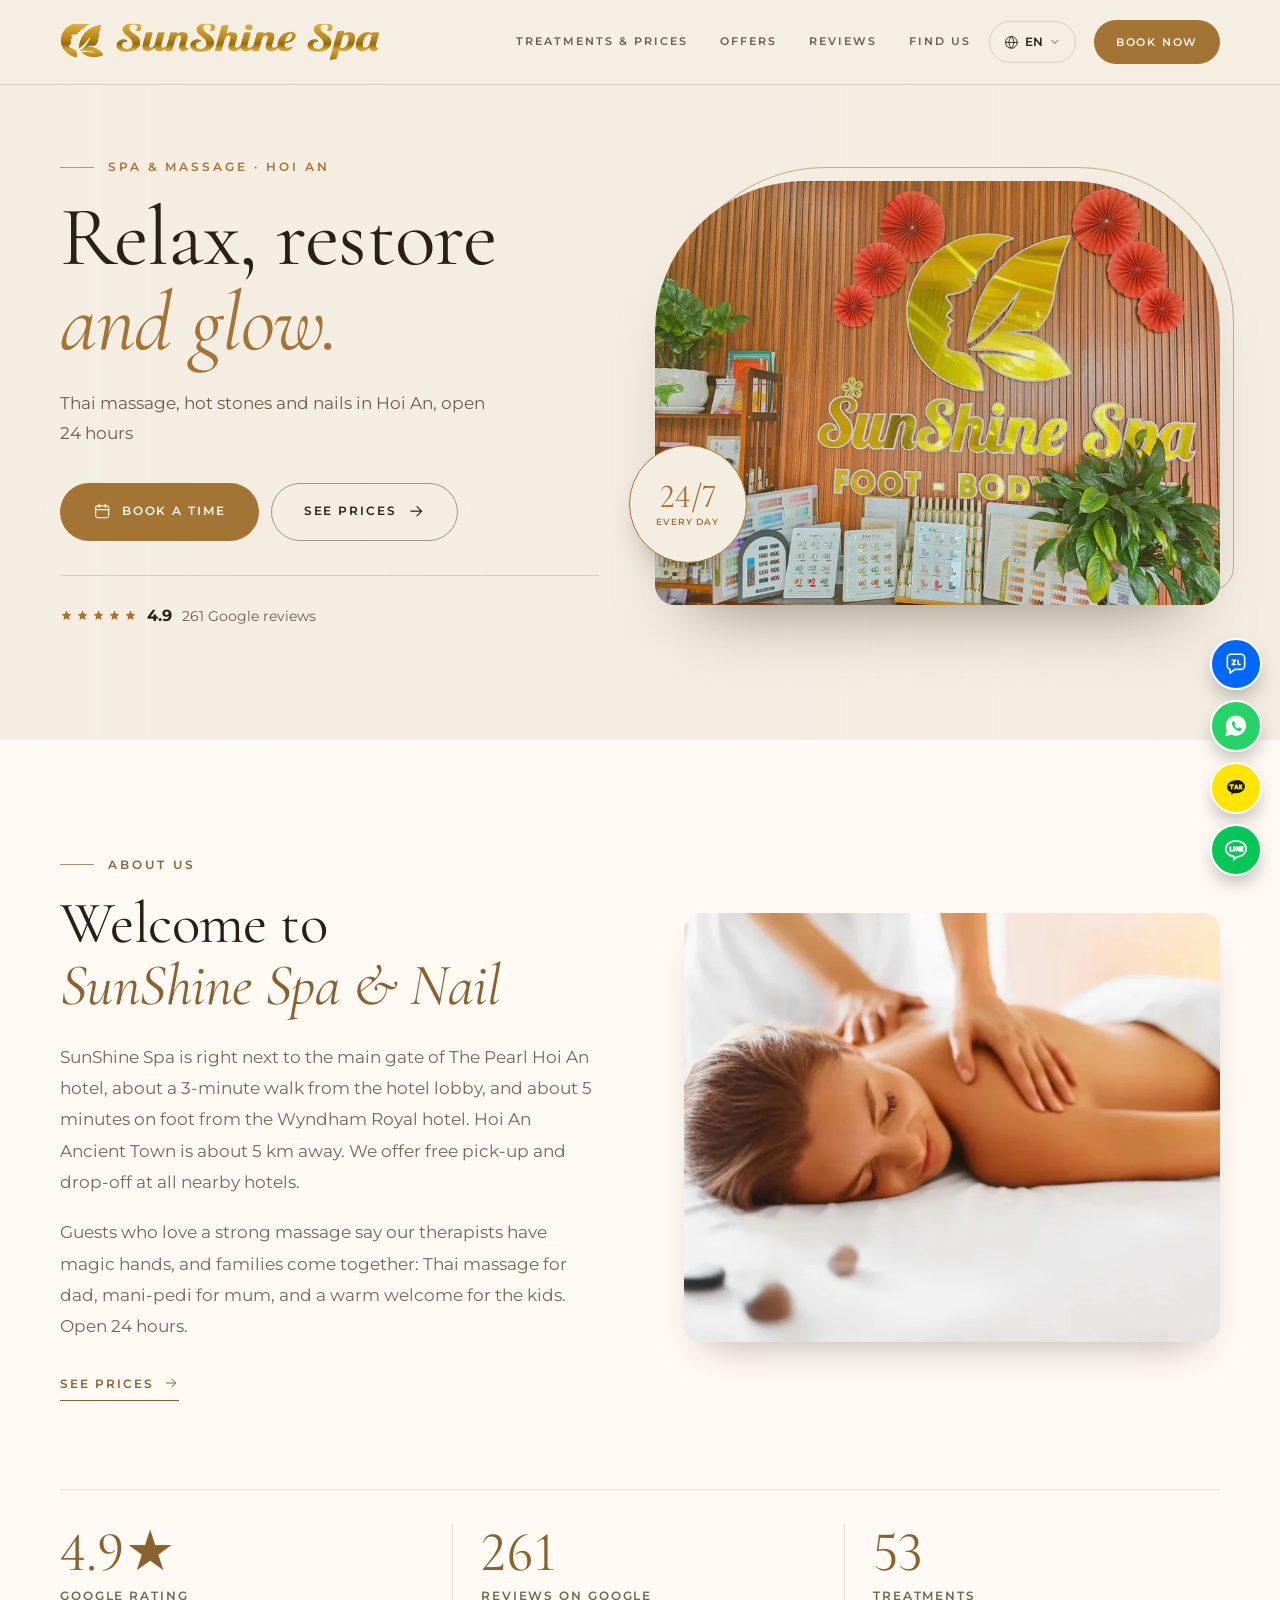
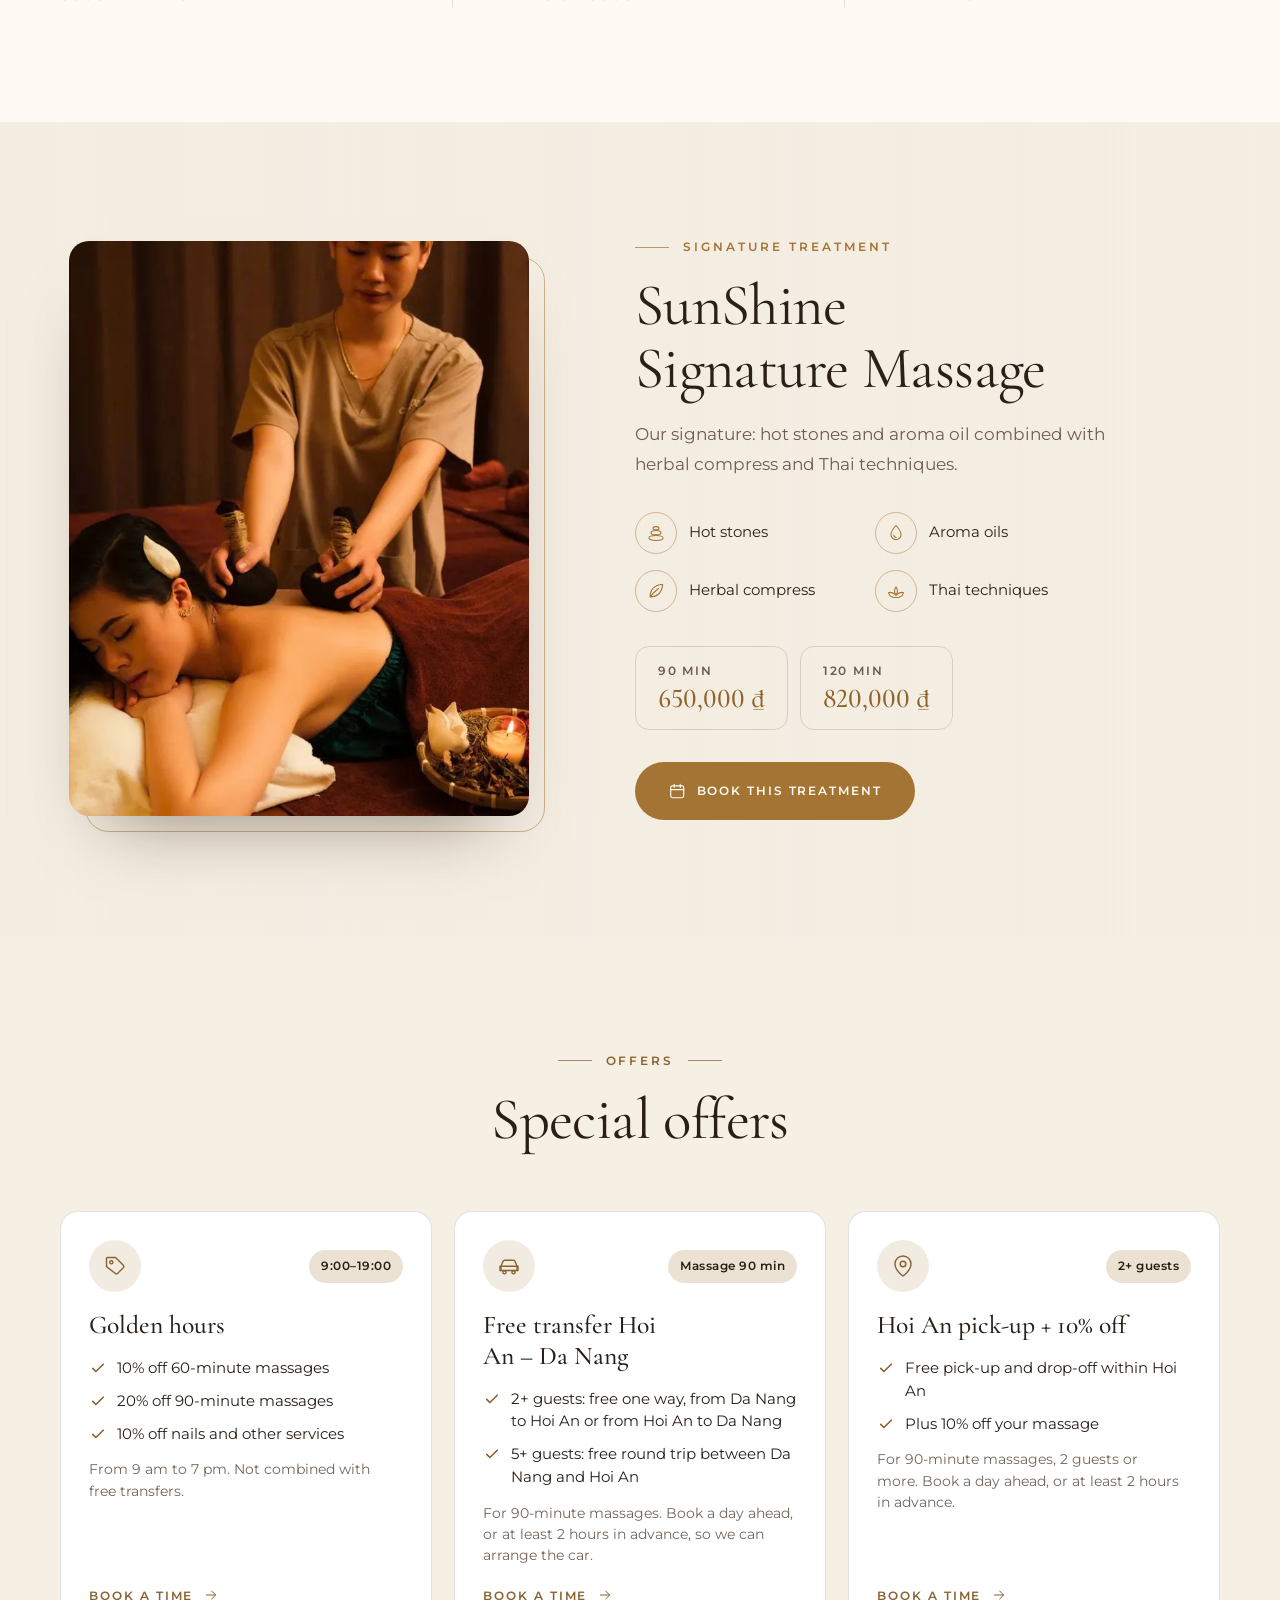
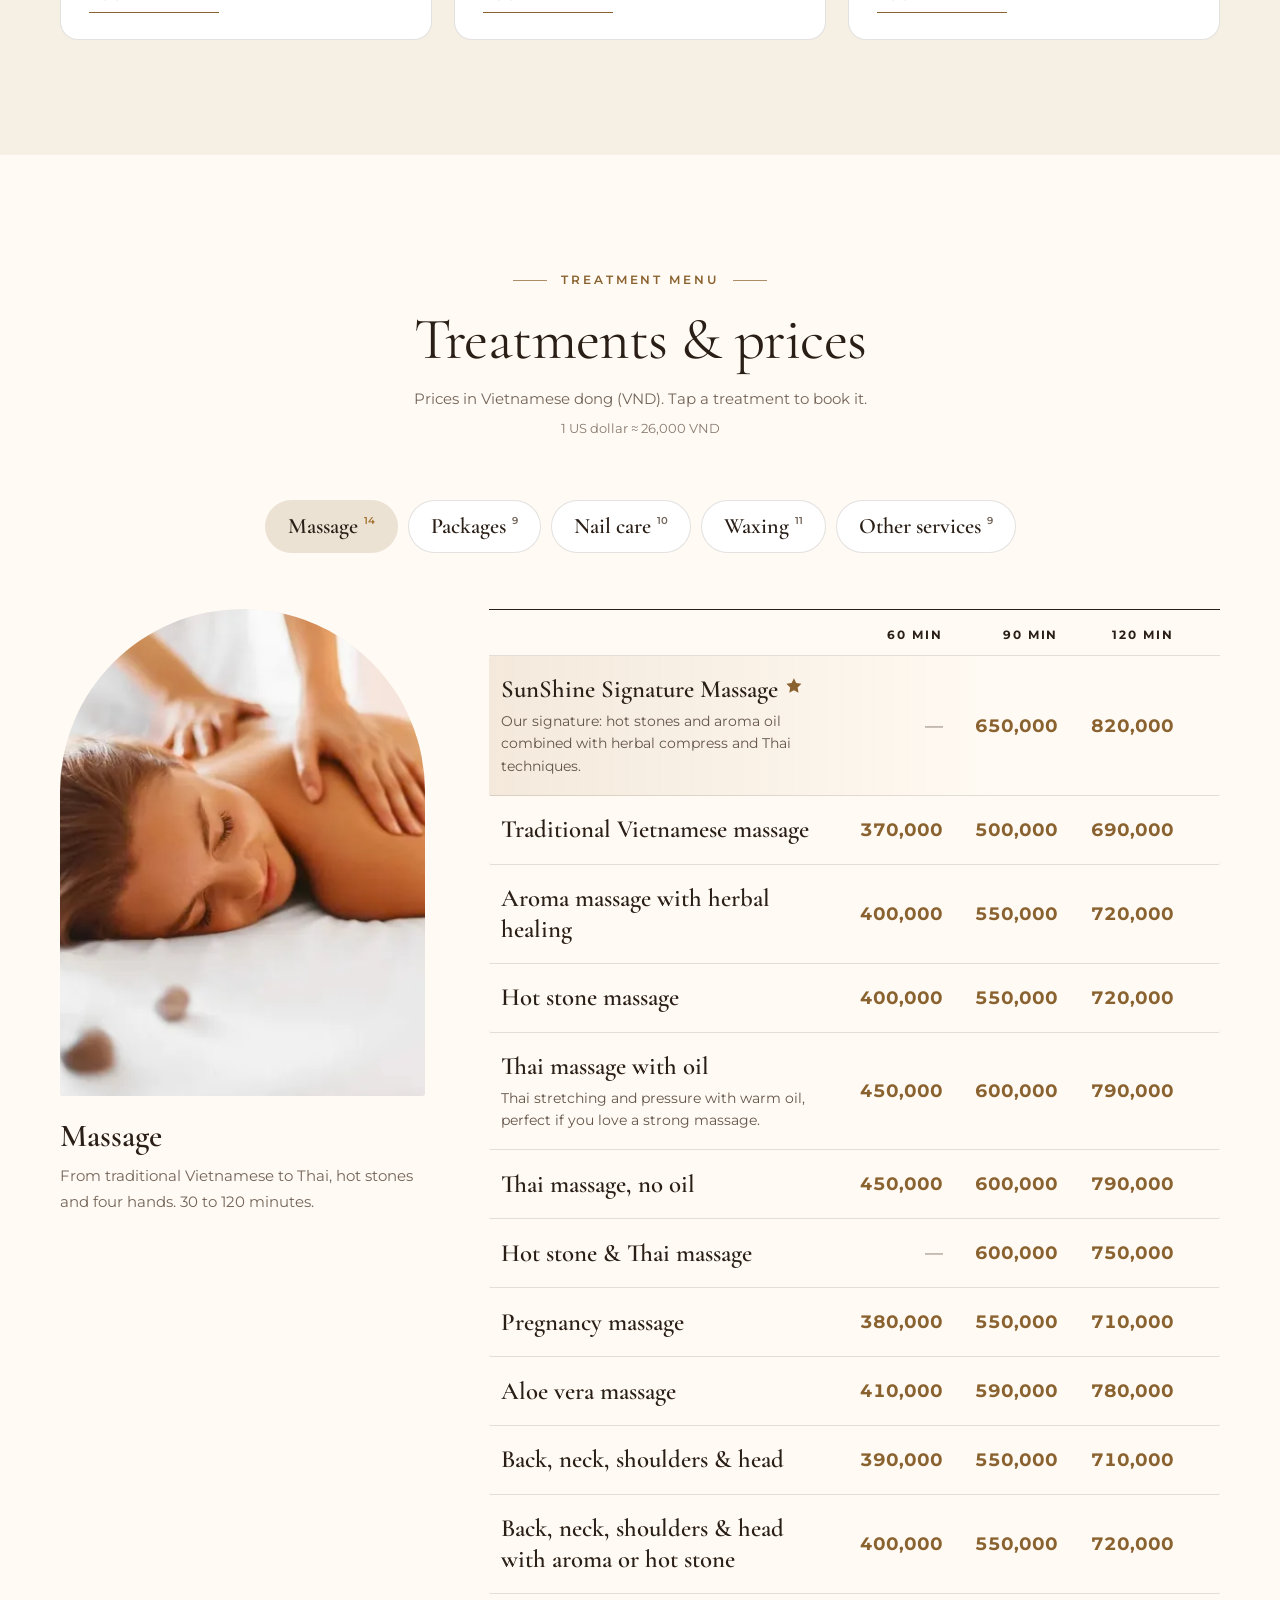
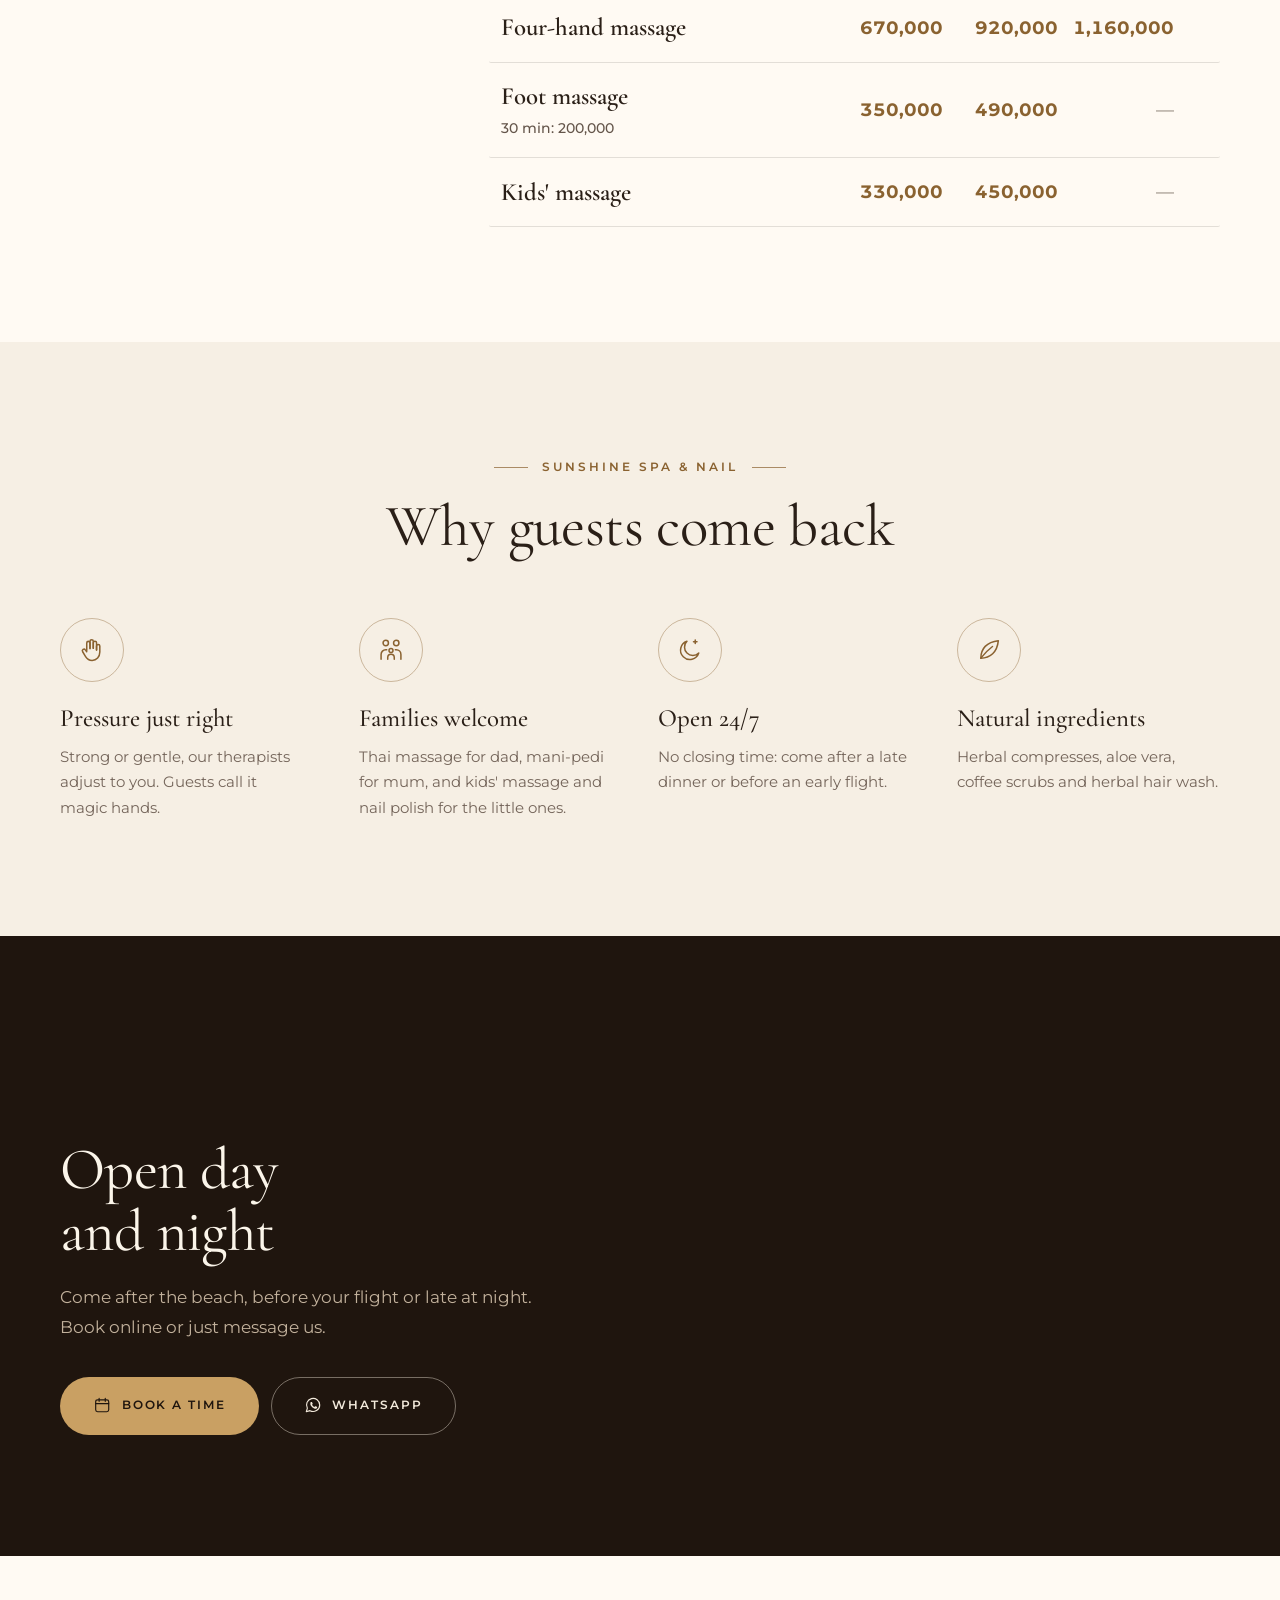
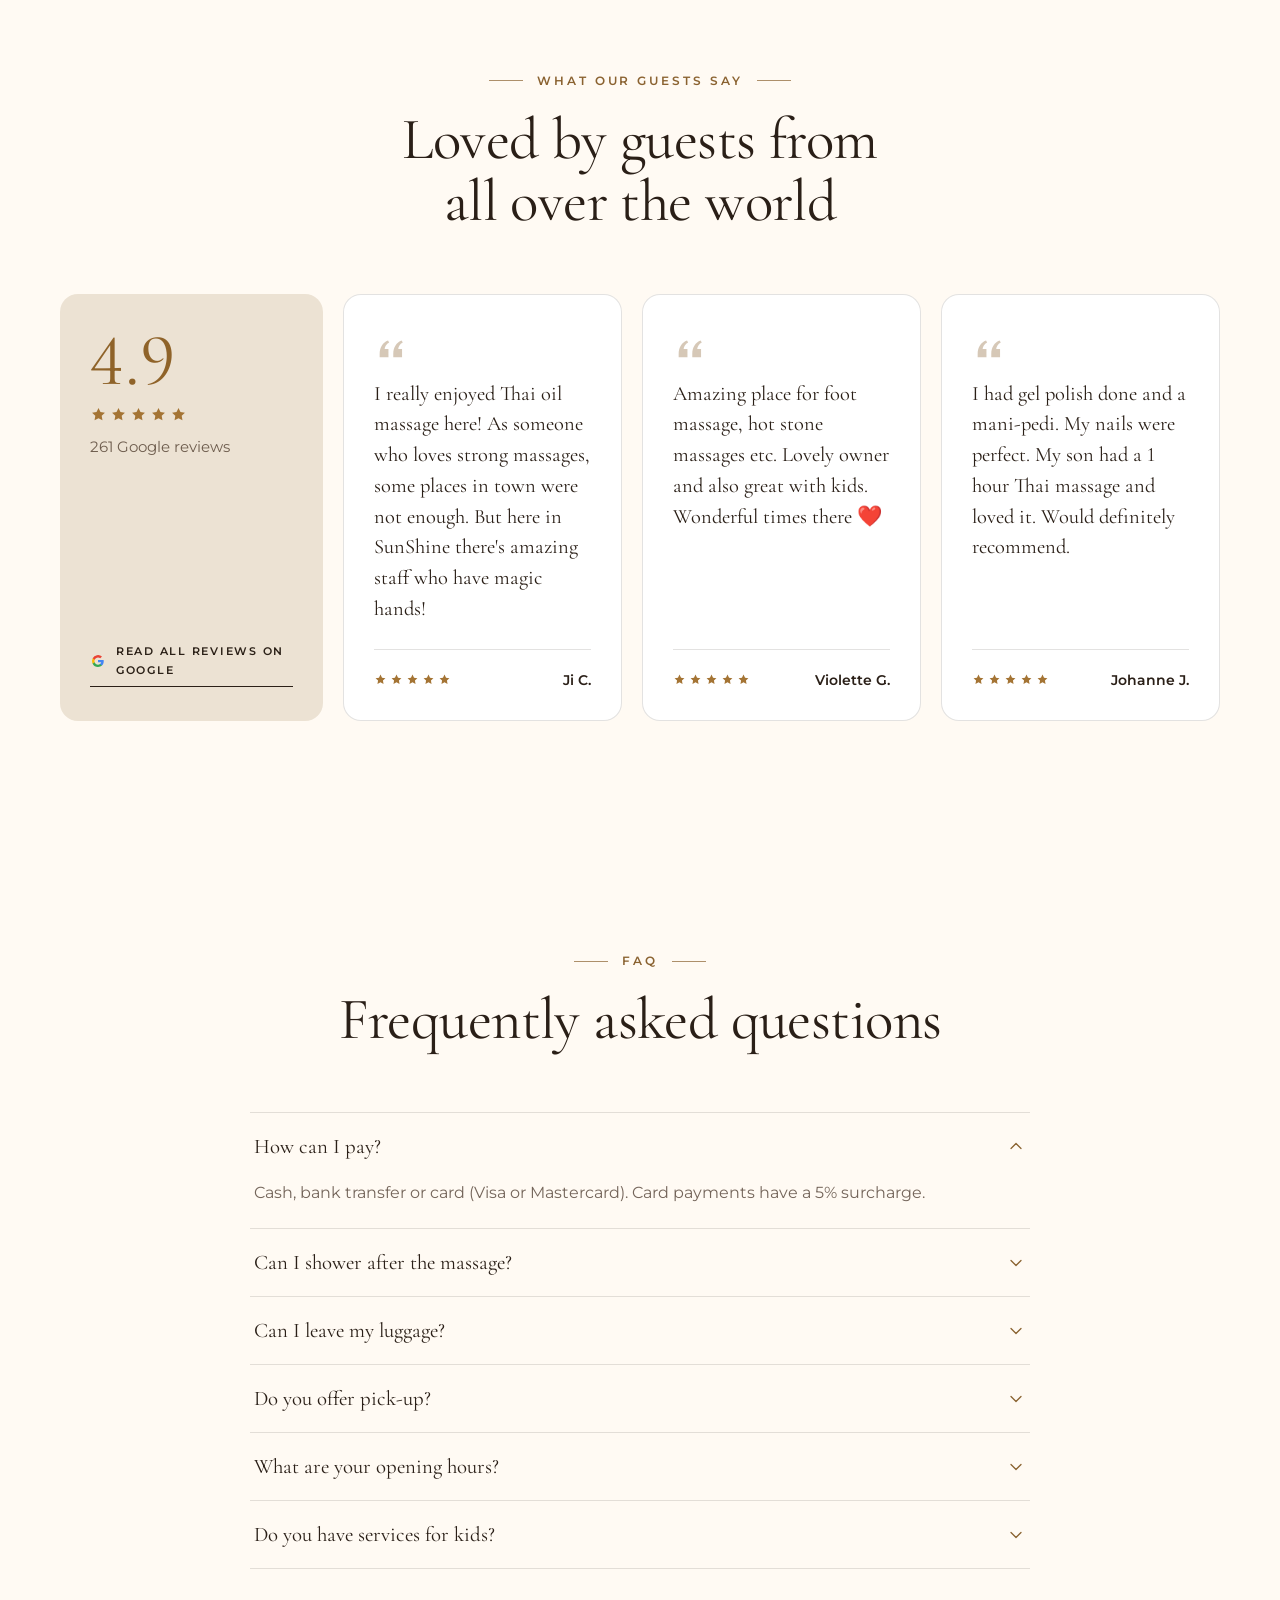
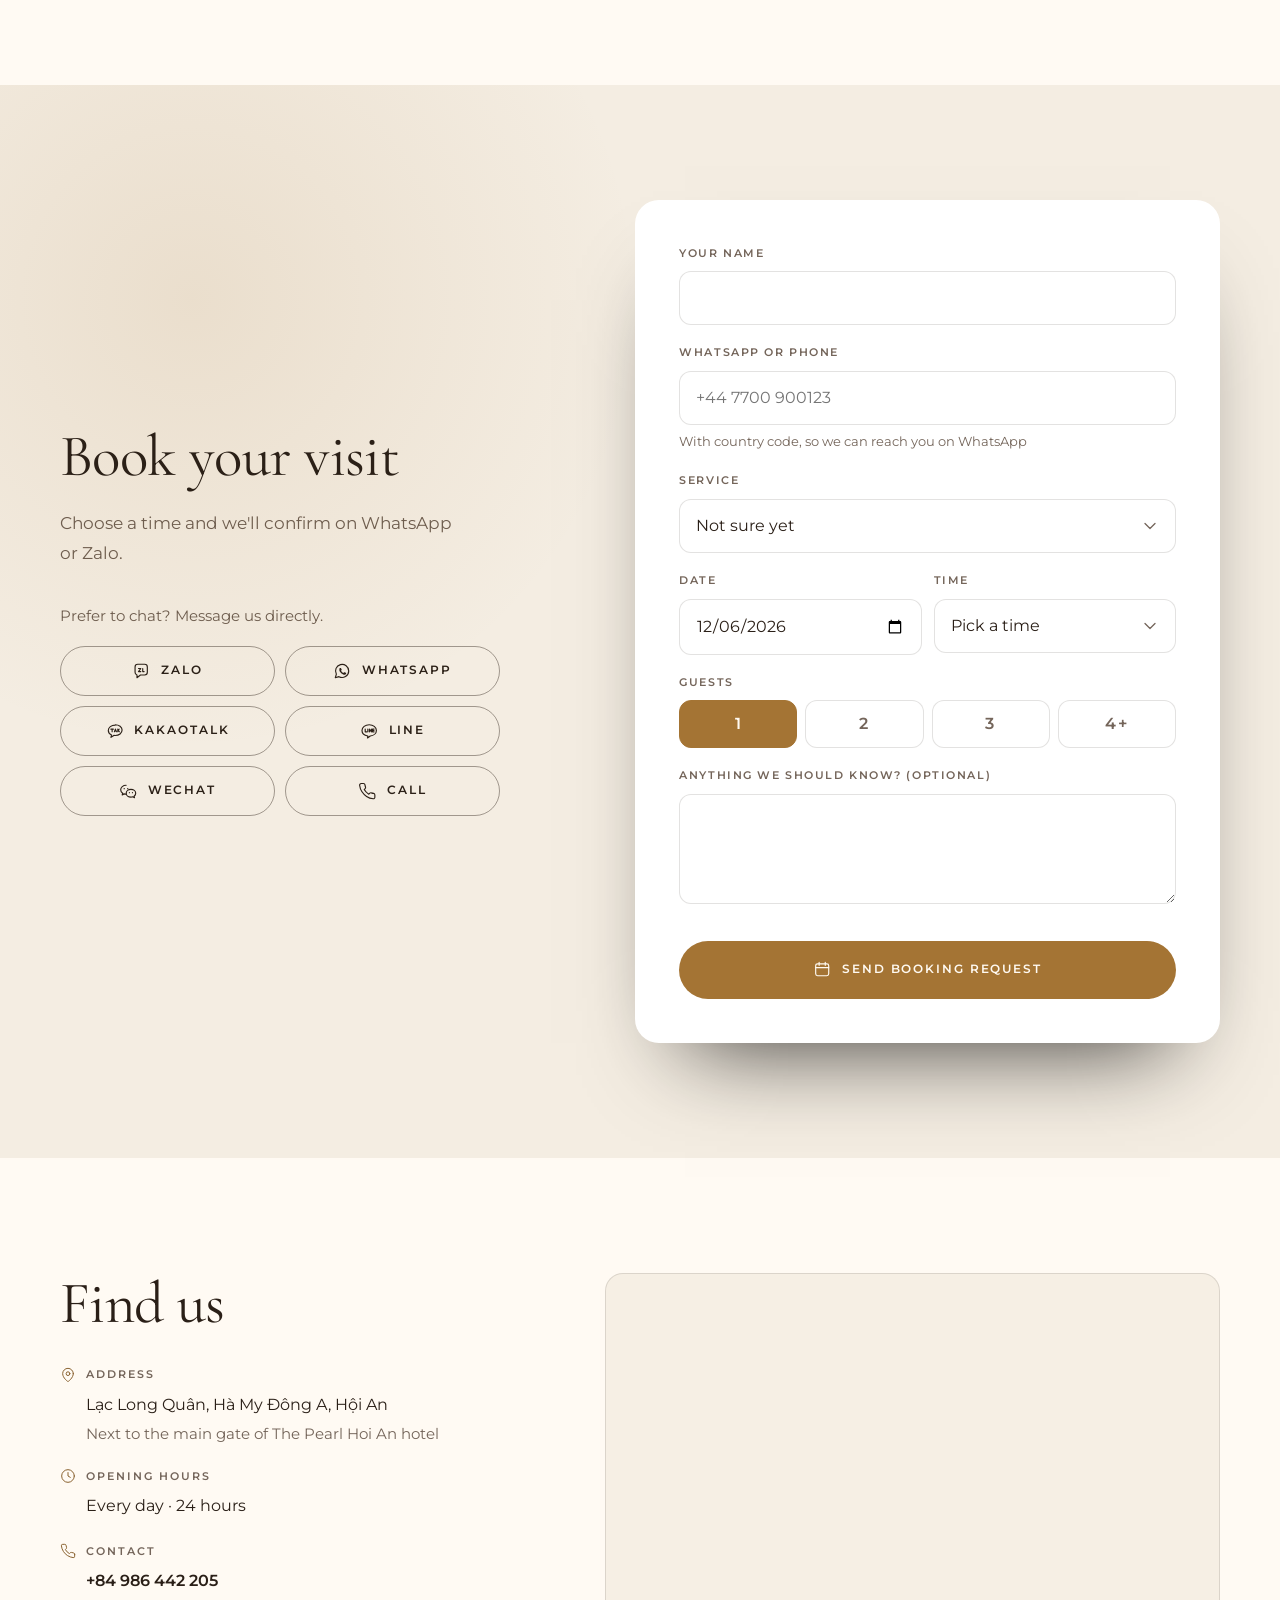
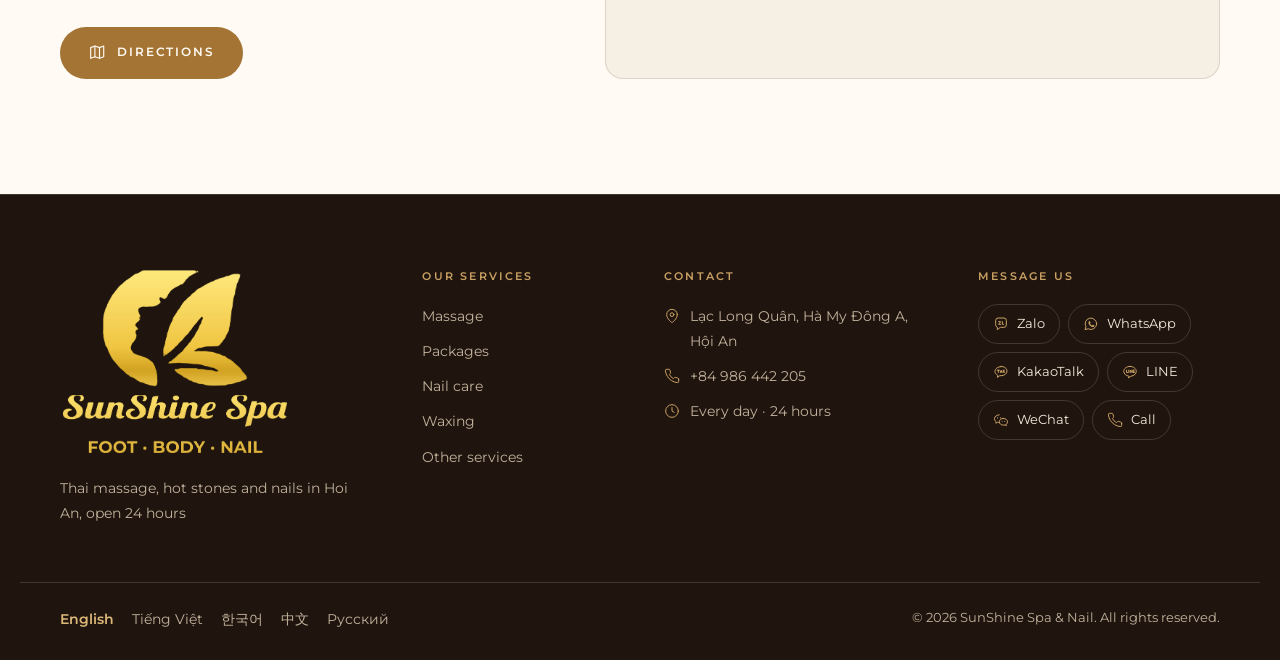
==== commit 642b8222: "Update sunshine-spa preview site Co-Authored-By: Claude Opus 5.5 <noreply@anthropic.com>" ====
--- a/index.html
+++ b/index.html
@@ -21,7 +21,7 @@
 <link rel="preconnect" href="https://fonts.googleapis.com">
 <link rel="preconnect" href="https://fonts.gstatic.com" crossorigin>
 <link rel="stylesheet" href="https://fonts.googleapis.com/css2?family=Cormorant+Garamond:ital,wght@0,400;0,500;0,600;1,400;1,500&amp;family=Montserrat:wght@400;500;600&amp;display=swap">
-<link rel="stylesheet" href="assets/v3.css?v=638e7c58">
+<link rel="stylesheet" href="assets/v3.css?v=cb027e1d">
 <style>:root{ --wood:#f4ede2;--wood-2:#ece2d3;--wood-3:#e0d3bf;--wood-rgb:244,237,226;--cream:#fffaf3;--cream-2:#f6efe4;--paper:#ffffff;--on-dark:#2b2017;--on-dark-muted:#6e5d4e;--on-dark-rgb:43,32,23;--on-dark-head:#2b2017;--line-dark:rgba(43,32,23,.14);--gold:#a47434;--gold-hi:#8f6329;--gold-rgb:164,116,52;--btn-ink:#fffaf2;--gold-deep:#8a6230;--glow-rgb:214,168,98;--glow2-rgb:190,150,95;--slat-rgb:120,90,60 }</style>
 <script>document.documentElement.classList.add("js")</script>
 <link rel="preload" as="image" href="img/hero-1280.webp" imagesrcset="img/hero-800.webp 800w, img/hero-1280.webp 1280w" imagesizes="(min-width: 960px) 40vw, 100vw">
@@ -502,7 +502,8 @@
         <h2>Book your visit</h2>
         <p class="book-sub">Choose a time and we&#39;ll confirm on WhatsApp or Zalo.</p>
         <p class="book-or">Prefer to chat? Message us directly.</p>
-        <div class="contact-grid"><a class="btn btn-line-light" href="https://zalo.me/0986442205" target="_blank" rel="noopener"><svg class="ic" viewBox="0 0 24 24" aria-hidden="true" focusable="false"><path d="M4 6.5A3.5 3.5 0 0 1 7.5 3h9A3.5 3.5 0 0 1 20 6.5v7a3.5 3.5 0 0 1-3.5 3.5H11l-4.5 3.5V17A3.5 3.5 0 0 1 4 13.5z"/><path d="M8.5 8.5h3l-3 4h3M14 8.5v4h1.8"/></svg><span>Zalo</span></a><a class="btn btn-line-light" href="https://wa.me/84986442205" target="_blank" rel="noopener"><svg class="ic" viewBox="0 0 24 24" aria-hidden="true" focusable="false"><path d="M20.5 11.6a8.6 8.6 0 0 1-12.7 7.5L3 20.5l1.4-4.6A8.6 8.6 0 1 1 20.5 11.6z"/><path class="fill" d="M8.6 8.3c.2-.5.5-.6.8-.6h.6c.2 0 .4.1.5.4l.8 1.8c.1.2 0 .5-.1.7l-.5.6c-.1.2-.1.4 0 .6.4.8 1.6 2 2.5 2.4.2.1.4.1.6-.1l.6-.7c.2-.2.4-.2.6-.1l1.8.8c.3.1.4.3.4.5 0 .9-.6 1.8-1.7 2-1 .2-2.5-.2-4.4-1.7-1.8-1.5-2.7-3.2-2.8-4.2-.1-.9.2-1.8.3-2.4z"/></svg><span>WhatsApp</span></a><button type="button" class="btn btn-line-light" data-kakao-id="Sunshinespa"><svg class="ic" viewBox="0 0 24 24" aria-hidden="true" focusable="false"><path d="M12 4C7 4 3 7.1 3 11c0 2.5 1.7 4.7 4.2 5.9L6.5 20l3.7-2.5c.6.1 1.2.1 1.8.1 5 0 9-3.1 9-7s-4-7-9-7z"/><path d="M8 9.3v3.4M9.6 9.3h-3.2M11 12.7l1.3-3.4 1.3 3.4M11.4 11.8h1.8M15.4 9.3v3.4M15.4 11l1.8-1.7M16 10.5l1.4 2.2"/></svg><span>KakaoTalk</span></button><a class="btn btn-line-light" href="tel:+84986442205"><svg class="ic" viewBox="0 0 24 24" aria-hidden="true" focusable="false"><path d="M22 16.9v3a2 2 0 0 1-2.2 2 19.8 19.8 0 0 1-8.6-3.1 19.5 19.5 0 0 1-6-6A19.8 19.8 0 0 1 2.1 4.2 2 2 0 0 1 4.1 2h3a2 2 0 0 1 2 1.7c.1 1 .4 1.9.7 2.8a2 2 0 0 1-.5 2.1L8.1 9.9a16 16 0 0 0 6 6l1.3-1.3a2 2 0 0 1 2.1-.4c.9.3 1.8.6 2.8.7a2 2 0 0 1 1.7 2z"/></svg><span>Call</span></a></div>
+        <div class="contact-grid"><a class="btn btn-line-light" href="https://zalo.me/0986442205" target="_blank" rel="noopener"><svg class="ic" viewBox="0 0 24 24" aria-hidden="true" focusable="false"><path d="M4 6.5A3.5 3.5 0 0 1 7.5 3h9A3.5 3.5 0 0 1 20 6.5v7a3.5 3.5 0 0 1-3.5 3.5H11l-4.5 3.5V17A3.5 3.5 0 0 1 4 13.5z"/><path d="M8.5 8.5h3l-3 4h3M14 8.5v4h1.8"/></svg><span>Zalo</span></a><a class="btn btn-line-light" href="https://wa.me/84986442205" target="_blank" rel="noopener"><svg class="ic" viewBox="0 0 24 24" aria-hidden="true" focusable="false"><path d="M20.5 11.6a8.6 8.6 0 0 1-12.7 7.5L3 20.5l1.4-4.6A8.6 8.6 0 1 1 20.5 11.6z"/><path class="fill" d="M8.6 8.3c.2-.5.5-.6.8-.6h.6c.2 0 .4.1.5.4l.8 1.8c.1.2 0 .5-.1.7l-.5.6c-.1.2-.1.4 0 .6.4.8 1.6 2 2.5 2.4.2.1.4.1.6-.1l.6-.7c.2-.2.4-.2.6-.1l1.8.8c.3.1.4.3.4.5 0 .9-.6 1.8-1.7 2-1 .2-2.5-.2-4.4-1.7-1.8-1.5-2.7-3.2-2.8-4.2-.1-.9.2-1.8.3-2.4z"/></svg><span>WhatsApp</span></a><button type="button" class="btn btn-line-light" data-kakao-id="Sunshinespa"><svg class="ic" viewBox="0 0 24 24" aria-hidden="true" focusable="false"><path d="M12 4C7 4 3 7.1 3 11c0 2.5 1.7 4.7 4.2 5.9L6.5 20l3.7-2.5c.6.1 1.2.1 1.8.1 5 0 9-3.1 9-7s-4-7-9-7z"/><path d="M8 9.3v3.4M9.6 9.3h-3.2M11 12.7l1.3-3.4 1.3 3.4M11.4 11.8h1.8M15.4 9.3v3.4M15.4 11l1.8-1.7M16 10.5l1.4 2.2"/></svg><span>KakaoTalk</span></button><a class="btn btn-line-light" href="https://line.me/ti/p/_vO2AToirl" target="_blank" rel="noopener"><svg class="ic" viewBox="0 0 24 24" aria-hidden="true" focusable="false"><path d="M12 3.6c5.2 0 9.4 3.3 9.4 7.4 0 3.7-3.4 6.8-8 7.3l-3.6 2.6.4-2.7C6 17.5 2.6 14.6 2.6 11c0-4.1 4.2-7.4 9.4-7.4z"/><path d="M6.8 9.2v3.6h1.9M10.2 9.2v3.6M12.3 12.8V9.2l2.6 3.6V9.2M18.4 9.2h-2v3.6h2M16.4 11h1.8"/></svg><span>LINE</span></a>
+<button type="button" class="btn btn-line-light" data-wechat-id="Sunshine_spa84"><svg class="ic" viewBox="0 0 24 24" aria-hidden="true" focusable="false"><path d="M9.3 4.3c-4 0-7.1 2.6-7.1 5.8 0 1.8 1 3.4 2.6 4.5l-.6 2.2 2.6-1.3c.8.2 1.6.3 2.5.3"/><path d="M15.6 9.6c3.4 0 6.2 2.3 6.2 5.1 0 1.5-.8 2.9-2.1 3.8l.5 1.9-2.2-1.1c-.8.3-1.6.4-2.4.4-3.4 0-6.2-2.3-6.2-5.1s2.8-5 6.2-5z"/><circle class="fill" cx="6.8" cy="8.7" r=".9"/><circle class="fill" cx="11.4" cy="8.7" r=".9"/><circle class="fill" cx="13.6" cy="13.9" r=".8"/><circle class="fill" cx="17.6" cy="13.9" r=".8"/></svg><span>WeChat</span></button><a class="btn btn-line-light" href="tel:+84986442205"><svg class="ic" viewBox="0 0 24 24" aria-hidden="true" focusable="false"><path d="M22 16.9v3a2 2 0 0 1-2.2 2 19.8 19.8 0 0 1-8.6-3.1 19.5 19.5 0 0 1-6-6A19.8 19.8 0 0 1 2.1 4.2 2 2 0 0 1 4.1 2h3a2 2 0 0 1 2 1.7c.1 1 .4 1.9.7 2.8a2 2 0 0 1-.5 2.1L8.1 9.9a16 16 0 0 0 6 6l1.3-1.3a2 2 0 0 1 2.1-.4c.9.3 1.8.6 2.8.7a2 2 0 0 1 1.7 2z"/></svg><span>Call</span></a></div>
       </div>
       <div class="book-card">
         <form class="book-form" id="book-form" novalidate>
@@ -668,7 +669,8 @@
     </div>
     <div class="footer-col">
       <h4>Message us</h4>
-      <div class="footer-msg"><a class="chip" href="https://zalo.me/0986442205" target="_blank" rel="noopener"><svg class="ic" viewBox="0 0 24 24" aria-hidden="true" focusable="false"><path d="M4 6.5A3.5 3.5 0 0 1 7.5 3h9A3.5 3.5 0 0 1 20 6.5v7a3.5 3.5 0 0 1-3.5 3.5H11l-4.5 3.5V17A3.5 3.5 0 0 1 4 13.5z"/><path d="M8.5 8.5h3l-3 4h3M14 8.5v4h1.8"/></svg><span>Zalo</span></a><a class="chip" href="https://wa.me/84986442205" target="_blank" rel="noopener"><svg class="ic" viewBox="0 0 24 24" aria-hidden="true" focusable="false"><path d="M20.5 11.6a8.6 8.6 0 0 1-12.7 7.5L3 20.5l1.4-4.6A8.6 8.6 0 1 1 20.5 11.6z"/><path class="fill" d="M8.6 8.3c.2-.5.5-.6.8-.6h.6c.2 0 .4.1.5.4l.8 1.8c.1.2 0 .5-.1.7l-.5.6c-.1.2-.1.4 0 .6.4.8 1.6 2 2.5 2.4.2.1.4.1.6-.1l.6-.7c.2-.2.4-.2.6-.1l1.8.8c.3.1.4.3.4.5 0 .9-.6 1.8-1.7 2-1 .2-2.5-.2-4.4-1.7-1.8-1.5-2.7-3.2-2.8-4.2-.1-.9.2-1.8.3-2.4z"/></svg><span>WhatsApp</span></a><button type="button" class="chip" data-kakao-id="Sunshinespa"><svg class="ic" viewBox="0 0 24 24" aria-hidden="true" focusable="false"><path d="M12 4C7 4 3 7.1 3 11c0 2.5 1.7 4.7 4.2 5.9L6.5 20l3.7-2.5c.6.1 1.2.1 1.8.1 5 0 9-3.1 9-7s-4-7-9-7z"/><path d="M8 9.3v3.4M9.6 9.3h-3.2M11 12.7l1.3-3.4 1.3 3.4M11.4 11.8h1.8M15.4 9.3v3.4M15.4 11l1.8-1.7M16 10.5l1.4 2.2"/></svg><span>KakaoTalk</span></button><a class="chip" href="tel:+84986442205"><svg class="ic" viewBox="0 0 24 24" aria-hidden="true" focusable="false"><path d="M22 16.9v3a2 2 0 0 1-2.2 2 19.8 19.8 0 0 1-8.6-3.1 19.5 19.5 0 0 1-6-6A19.8 19.8 0 0 1 2.1 4.2 2 2 0 0 1 4.1 2h3a2 2 0 0 1 2 1.7c.1 1 .4 1.9.7 2.8a2 2 0 0 1-.5 2.1L8.1 9.9a16 16 0 0 0 6 6l1.3-1.3a2 2 0 0 1 2.1-.4c.9.3 1.8.6 2.8.7a2 2 0 0 1 1.7 2z"/></svg><span>Call</span></a></div>
+      <div class="footer-msg"><a class="chip" href="https://zalo.me/0986442205" target="_blank" rel="noopener"><svg class="ic" viewBox="0 0 24 24" aria-hidden="true" focusable="false"><path d="M4 6.5A3.5 3.5 0 0 1 7.5 3h9A3.5 3.5 0 0 1 20 6.5v7a3.5 3.5 0 0 1-3.5 3.5H11l-4.5 3.5V17A3.5 3.5 0 0 1 4 13.5z"/><path d="M8.5 8.5h3l-3 4h3M14 8.5v4h1.8"/></svg><span>Zalo</span></a><a class="chip" href="https://wa.me/84986442205" target="_blank" rel="noopener"><svg class="ic" viewBox="0 0 24 24" aria-hidden="true" focusable="false"><path d="M20.5 11.6a8.6 8.6 0 0 1-12.7 7.5L3 20.5l1.4-4.6A8.6 8.6 0 1 1 20.5 11.6z"/><path class="fill" d="M8.6 8.3c.2-.5.5-.6.8-.6h.6c.2 0 .4.1.5.4l.8 1.8c.1.2 0 .5-.1.7l-.5.6c-.1.2-.1.4 0 .6.4.8 1.6 2 2.5 2.4.2.1.4.1.6-.1l.6-.7c.2-.2.4-.2.6-.1l1.8.8c.3.1.4.3.4.5 0 .9-.6 1.8-1.7 2-1 .2-2.5-.2-4.4-1.7-1.8-1.5-2.7-3.2-2.8-4.2-.1-.9.2-1.8.3-2.4z"/></svg><span>WhatsApp</span></a><button type="button" class="chip" data-kakao-id="Sunshinespa"><svg class="ic" viewBox="0 0 24 24" aria-hidden="true" focusable="false"><path d="M12 4C7 4 3 7.1 3 11c0 2.5 1.7 4.7 4.2 5.9L6.5 20l3.7-2.5c.6.1 1.2.1 1.8.1 5 0 9-3.1 9-7s-4-7-9-7z"/><path d="M8 9.3v3.4M9.6 9.3h-3.2M11 12.7l1.3-3.4 1.3 3.4M11.4 11.8h1.8M15.4 9.3v3.4M15.4 11l1.8-1.7M16 10.5l1.4 2.2"/></svg><span>KakaoTalk</span></button><a class="chip" href="https://line.me/ti/p/_vO2AToirl" target="_blank" rel="noopener"><svg class="ic" viewBox="0 0 24 24" aria-hidden="true" focusable="false"><path d="M12 3.6c5.2 0 9.4 3.3 9.4 7.4 0 3.7-3.4 6.8-8 7.3l-3.6 2.6.4-2.7C6 17.5 2.6 14.6 2.6 11c0-4.1 4.2-7.4 9.4-7.4z"/><path d="M6.8 9.2v3.6h1.9M10.2 9.2v3.6M12.3 12.8V9.2l2.6 3.6V9.2M18.4 9.2h-2v3.6h2M16.4 11h1.8"/></svg><span>LINE</span></a>
+<button type="button" class="chip" data-wechat-id="Sunshine_spa84"><svg class="ic" viewBox="0 0 24 24" aria-hidden="true" focusable="false"><path d="M9.3 4.3c-4 0-7.1 2.6-7.1 5.8 0 1.8 1 3.4 2.6 4.5l-.6 2.2 2.6-1.3c.8.2 1.6.3 2.5.3"/><path d="M15.6 9.6c3.4 0 6.2 2.3 6.2 5.1 0 1.5-.8 2.9-2.1 3.8l.5 1.9-2.2-1.1c-.8.3-1.6.4-2.4.4-3.4 0-6.2-2.3-6.2-5.1s2.8-5 6.2-5z"/><circle class="fill" cx="6.8" cy="8.7" r=".9"/><circle class="fill" cx="11.4" cy="8.7" r=".9"/><circle class="fill" cx="13.6" cy="13.9" r=".8"/><circle class="fill" cx="17.6" cy="13.9" r=".8"/></svg><span>WeChat</span></button><a class="chip" href="tel:+84986442205"><svg class="ic" viewBox="0 0 24 24" aria-hidden="true" focusable="false"><path d="M22 16.9v3a2 2 0 0 1-2.2 2 19.8 19.8 0 0 1-8.6-3.1 19.5 19.5 0 0 1-6-6A19.8 19.8 0 0 1 2.1 4.2 2 2 0 0 1 4.1 2h3a2 2 0 0 1 2 1.7c.1 1 .4 1.9.7 2.8a2 2 0 0 1-.5 2.1L8.1 9.9a16 16 0 0 0 6 6l1.3-1.3a2 2 0 0 1 2.1-.4c.9.3 1.8.6 2.8.7a2 2 0 0 1 1.7 2z"/></svg><span>Call</span></a></div>
     </div>
   </div>
   <div class="wrap footer-bottom">
@@ -683,9 +685,9 @@
 <a class="ab-item" href="https://www.google.com/maps/dir/?api=1&amp;destination=SunShine+Spa+%26+Nail%2C+L%E1%BA%A1c+Long+Qu%C3%A2n%2C+H%C3%A0+My+%C4%90%C3%B4ng+A%2C+H%E1%BB%99i+An&amp;destination_place_id=ChIJjfmBW60PQjERwZygsNHJV4o" target="_blank" rel="noopener"><svg class="ic" viewBox="0 0 24 24" aria-hidden="true" focusable="false"><path d="M9 4 3.5 6v14L9 18l6 2 5.5-2V4L15 6z"/><path d="M9 4v14M15 6v14"/></svg><span>Map</span></a></nav>
 
 <div class="fchat" role="group" aria-label="Message us">
-<a class="fc fc-zalo" href="https://zalo.me/0986442205" target="_blank" rel="noopener" aria-label="Zalo"><svg class="ic" viewBox="0 0 24 24" aria-hidden="true" focusable="false"><path d="M4 6.5A3.5 3.5 0 0 1 7.5 3h9A3.5 3.5 0 0 1 20 6.5v7a3.5 3.5 0 0 1-3.5 3.5H11l-4.5 3.5V17A3.5 3.5 0 0 1 4 13.5z"/><path d="M8.5 8.5h3l-3 4h3M14 8.5v4h1.8"/></svg><span class="fc-tip">Zalo</span></a><a class="fc fc-wa" href="https://wa.me/84986442205" target="_blank" rel="noopener" aria-label="WhatsApp"><svg class="ic" viewBox="0 0 24 24" aria-hidden="true" focusable="false"><path d="M20.5 11.6a8.6 8.6 0 0 1-12.7 7.5L3 20.5l1.4-4.6A8.6 8.6 0 1 1 20.5 11.6z"/><path class="fill" d="M8.6 8.3c.2-.5.5-.6.8-.6h.6c.2 0 .4.1.5.4l.8 1.8c.1.2 0 .5-.1.7l-.5.6c-.1.2-.1.4 0 .6.4.8 1.6 2 2.5 2.4.2.1.4.1.6-.1l.6-.7c.2-.2.4-.2.6-.1l1.8.8c.3.1.4.3.4.5 0 .9-.6 1.8-1.7 2-1 .2-2.5-.2-4.4-1.7-1.8-1.5-2.7-3.2-2.8-4.2-.1-.9.2-1.8.3-2.4z"/></svg><span class="fc-tip">WhatsApp</span></a><button type="button" class="fc fc-kakao" data-kakao-id="Sunshinespa" aria-label="KakaoTalk"><svg class="ic" viewBox="0 0 24 24" aria-hidden="true" focusable="false"><path d="M12 4C7 4 3 7.1 3 11c0 2.5 1.7 4.7 4.2 5.9L6.5 20l3.7-2.5c.6.1 1.2.1 1.8.1 5 0 9-3.1 9-7s-4-7-9-7z"/><path d="M8 9.3v3.4M9.6 9.3h-3.2M11 12.7l1.3-3.4 1.3 3.4M11.4 11.8h1.8M15.4 9.3v3.4M15.4 11l1.8-1.7M16 10.5l1.4 2.2"/></svg><span class="fc-tip">KakaoTalk</span></button></div>
-
-<script id="site-data" type="application/json">{"lang": "en", "tz": "Asia/Ho_Chi_Minh", "hours": {"mon": ["00:00", "24:00"], "tue": ["00:00", "24:00"], "wed": ["00:00", "24:00"], "thu": ["00:00", "24:00"], "fri": ["00:00", "24:00"], "sat": ["00:00", "24:00"], "sun": ["00:00", "24:00"]}, "slot": 30, "api": "/api/book", "demo": true, "wa": "84986442205", "name": "SunShine Spa & Nail", "days": ["Monday", "Tuesday", "Wednesday", "Thursday", "Friday", "Saturday", "Sunday"], "days_vi": ["Thứ Hai", "Thứ Ba", "Thứ Tư", "Thứ Năm", "Thứ Sáu", "Thứ Bảy", "Chủ Nhật"], "t": {"kakao_copied": "KakaoTalk ID copied: {id}. Open KakaoTalk → Add friend → ID.", "open_24": "Open 24 hours", "open_until": "Open now · until {t}", "opens_at": "Closed · opens {d} at {t}", "today": "today", "tomorrow": "tomorrow", "f_time_pick": "Pick a time", "f_time_none": "Closed this day", "f_sending": "Sending…", "f_submit": "Send booking request", "f_required": "Please fill in this field", "ok_title": "Request sent!", "ok_text": "We'll confirm your time on WhatsApp or Zalo soon. In a hurry? Message us directly.", "err_text": "We couldn't send your request. Please message us instead, it takes a few seconds.", "photo_of": "Photo {n} of {total}"}, "langs": ["en", "vi", "ko", "zh", "ru"]}</script>
-<script src="assets/site.js?v=2d06be4c" defer></script>
+<a class="fc fc-zalo" href="https://zalo.me/0986442205" target="_blank" rel="noopener" aria-label="Zalo"><svg class="ic" viewBox="0 0 24 24" aria-hidden="true" focusable="false"><path d="M4 6.5A3.5 3.5 0 0 1 7.5 3h9A3.5 3.5 0 0 1 20 6.5v7a3.5 3.5 0 0 1-3.5 3.5H11l-4.5 3.5V17A3.5 3.5 0 0 1 4 13.5z"/><path d="M8.5 8.5h3l-3 4h3M14 8.5v4h1.8"/></svg><span class="fc-tip">Zalo</span></a><a class="fc fc-wa" href="https://wa.me/84986442205" target="_blank" rel="noopener" aria-label="WhatsApp"><svg class="ic" viewBox="0 0 24 24" aria-hidden="true" focusable="false"><path d="M20.5 11.6a8.6 8.6 0 0 1-12.7 7.5L3 20.5l1.4-4.6A8.6 8.6 0 1 1 20.5 11.6z"/><path class="fill" d="M8.6 8.3c.2-.5.5-.6.8-.6h.6c.2 0 .4.1.5.4l.8 1.8c.1.2 0 .5-.1.7l-.5.6c-.1.2-.1.4 0 .6.4.8 1.6 2 2.5 2.4.2.1.4.1.6-.1l.6-.7c.2-.2.4-.2.6-.1l1.8.8c.3.1.4.3.4.5 0 .9-.6 1.8-1.7 2-1 .2-2.5-.2-4.4-1.7-1.8-1.5-2.7-3.2-2.8-4.2-.1-.9.2-1.8.3-2.4z"/></svg><span class="fc-tip">WhatsApp</span></a><button type="button" class="fc fc-kakao" data-kakao-id="Sunshinespa" aria-label="KakaoTalk"><svg class="ic" viewBox="0 0 24 24" aria-hidden="true" focusable="false"><path d="M12 4C7 4 3 7.1 3 11c0 2.5 1.7 4.7 4.2 5.9L6.5 20l3.7-2.5c.6.1 1.2.1 1.8.1 5 0 9-3.1 9-7s-4-7-9-7z"/><path d="M8 9.3v3.4M9.6 9.3h-3.2M11 12.7l1.3-3.4 1.3 3.4M11.4 11.8h1.8M15.4 9.3v3.4M15.4 11l1.8-1.7M16 10.5l1.4 2.2"/></svg><span class="fc-tip">KakaoTalk</span></button><a class="fc fc-line" href="https://line.me/ti/p/_vO2AToirl" target="_blank" rel="noopener" aria-label="LINE"><svg class="ic" viewBox="0 0 24 24" aria-hidden="true" focusable="false"><path d="M12 3.6c5.2 0 9.4 3.3 9.4 7.4 0 3.7-3.4 6.8-8 7.3l-3.6 2.6.4-2.7C6 17.5 2.6 14.6 2.6 11c0-4.1 4.2-7.4 9.4-7.4z"/><path d="M6.8 9.2v3.6h1.9M10.2 9.2v3.6M12.3 12.8V9.2l2.6 3.6V9.2M18.4 9.2h-2v3.6h2M16.4 11h1.8"/></svg><span class="fc-tip">LINE</span></a></div>
+
+<script id="site-data" type="application/json">{"lang": "en", "tz": "Asia/Ho_Chi_Minh", "hours": {"mon": ["00:00", "24:00"], "tue": ["00:00", "24:00"], "wed": ["00:00", "24:00"], "thu": ["00:00", "24:00"], "fri": ["00:00", "24:00"], "sat": ["00:00", "24:00"], "sun": ["00:00", "24:00"]}, "slot": 30, "api": "/api/book", "demo": true, "wa": "84986442205", "name": "SunShine Spa & Nail", "days": ["Monday", "Tuesday", "Wednesday", "Thursday", "Friday", "Saturday", "Sunday"], "days_vi": ["Thứ Hai", "Thứ Ba", "Thứ Tư", "Thứ Năm", "Thứ Sáu", "Thứ Bảy", "Chủ Nhật"], "t": {"kakao_copied": "KakaoTalk ID copied: {id}. Open KakaoTalk → Add friend → ID.", "wechat_copied": "WeChat ID copied: {id}. Open WeChat → Add contacts → paste the ID.", "open_24": "Open 24 hours", "open_until": "Open now · until {t}", "opens_at": "Closed · opens {d} at {t}", "today": "today", "tomorrow": "tomorrow", "f_time_pick": "Pick a time", "f_time_none": "Closed this day", "f_sending": "Sending…", "f_submit": "Send booking request", "f_required": "Please fill in this field", "ok_title": "Request sent!", "ok_text": "We'll confirm your time on WhatsApp or Zalo soon. In a hurry? Message us directly.", "err_text": "We couldn't send your request. Please message us instead, it takes a few seconds.", "photo_of": "Photo {n} of {total}"}, "langs": ["en", "vi", "ko", "zh", "ru"]}</script>
+<script src="assets/site.js?v=3bd43fdb" defer></script>
 </body>
 </html>
--- a/assets/v3.css
+++ b/assets/v3.css
@@ -840,3 +840,9 @@
   .t-sunshine .mt-head{font-size:.74rem}
 }
 /* ==== /SunShine ==== */
+
+/* ==== LINE и WeChat ==== */
+.fc-line{background:#06c755;color:#fff}
+.fc-wechat{background:#07c160;color:#fff}
+.fc-line .ic,.fc-wechat .ic{stroke:#fff;stroke-width:1.6}
+/* ==== /LINE и WeChat ==== */
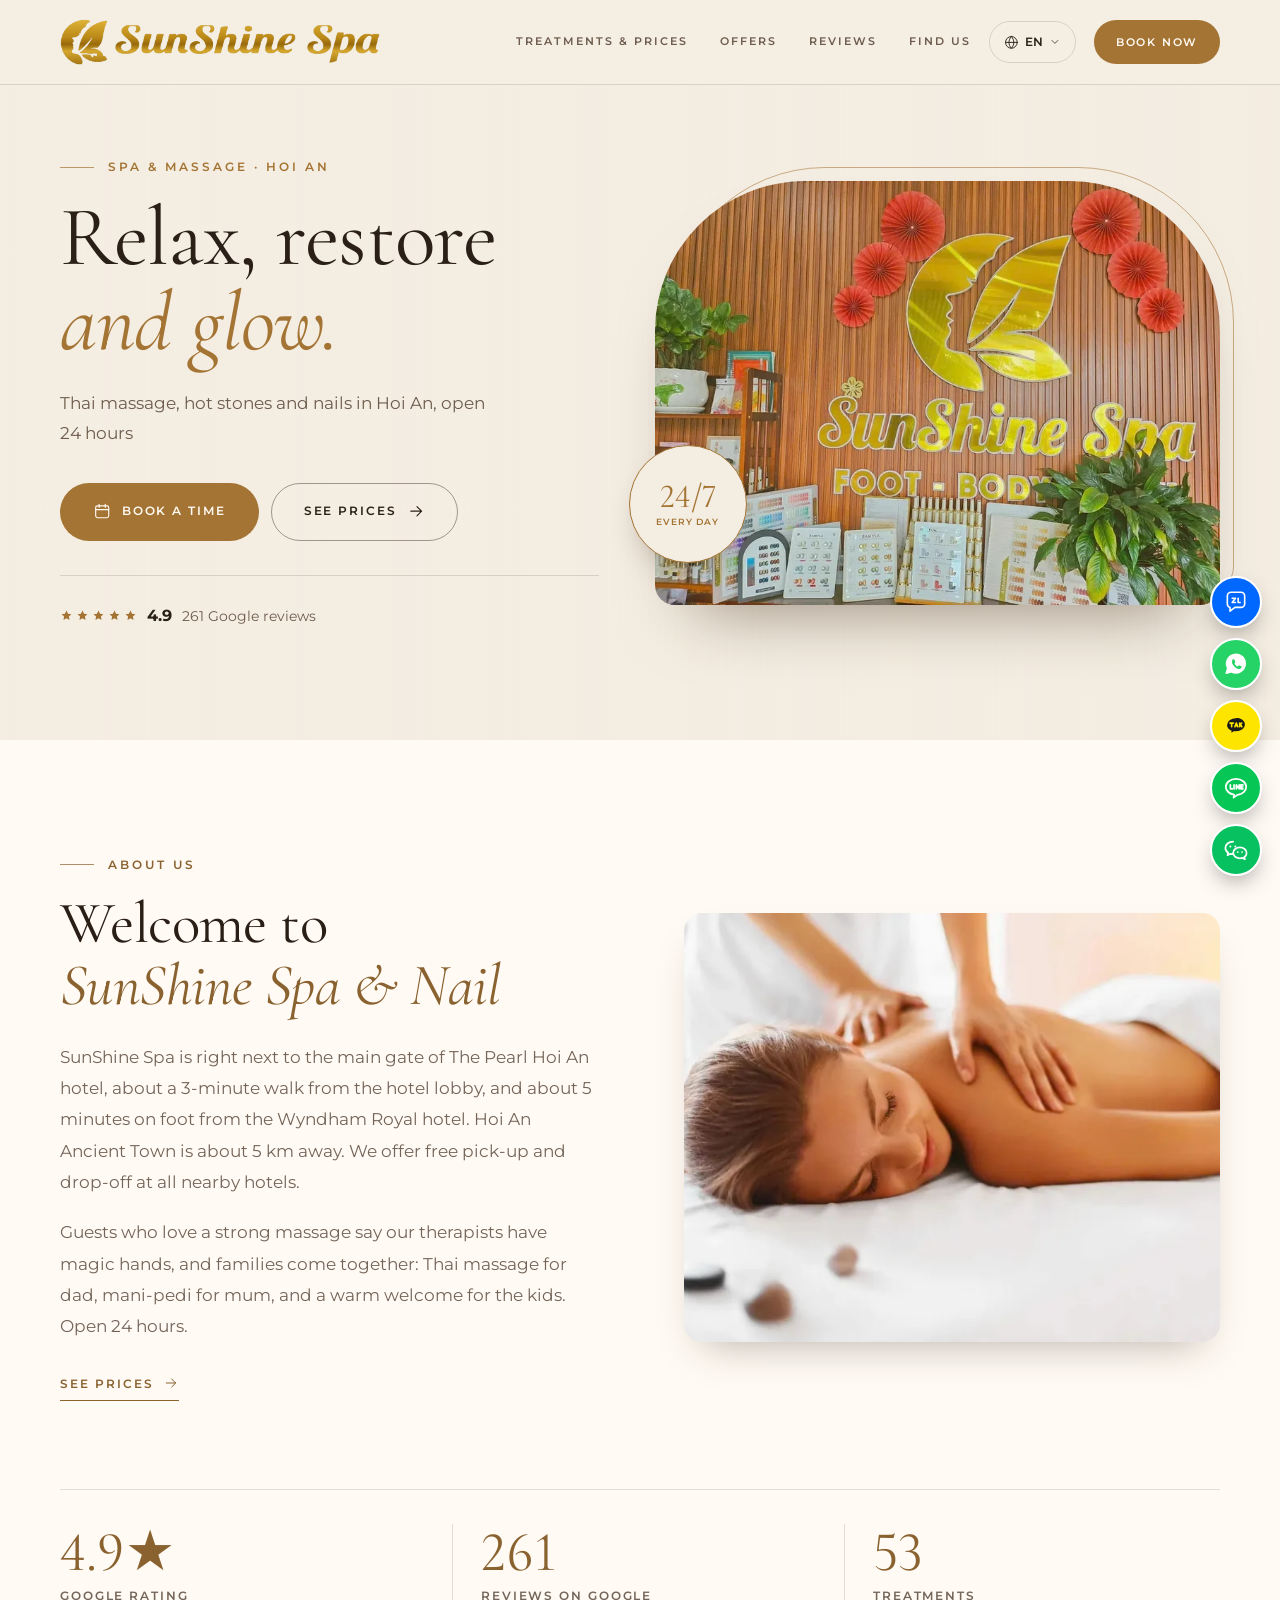
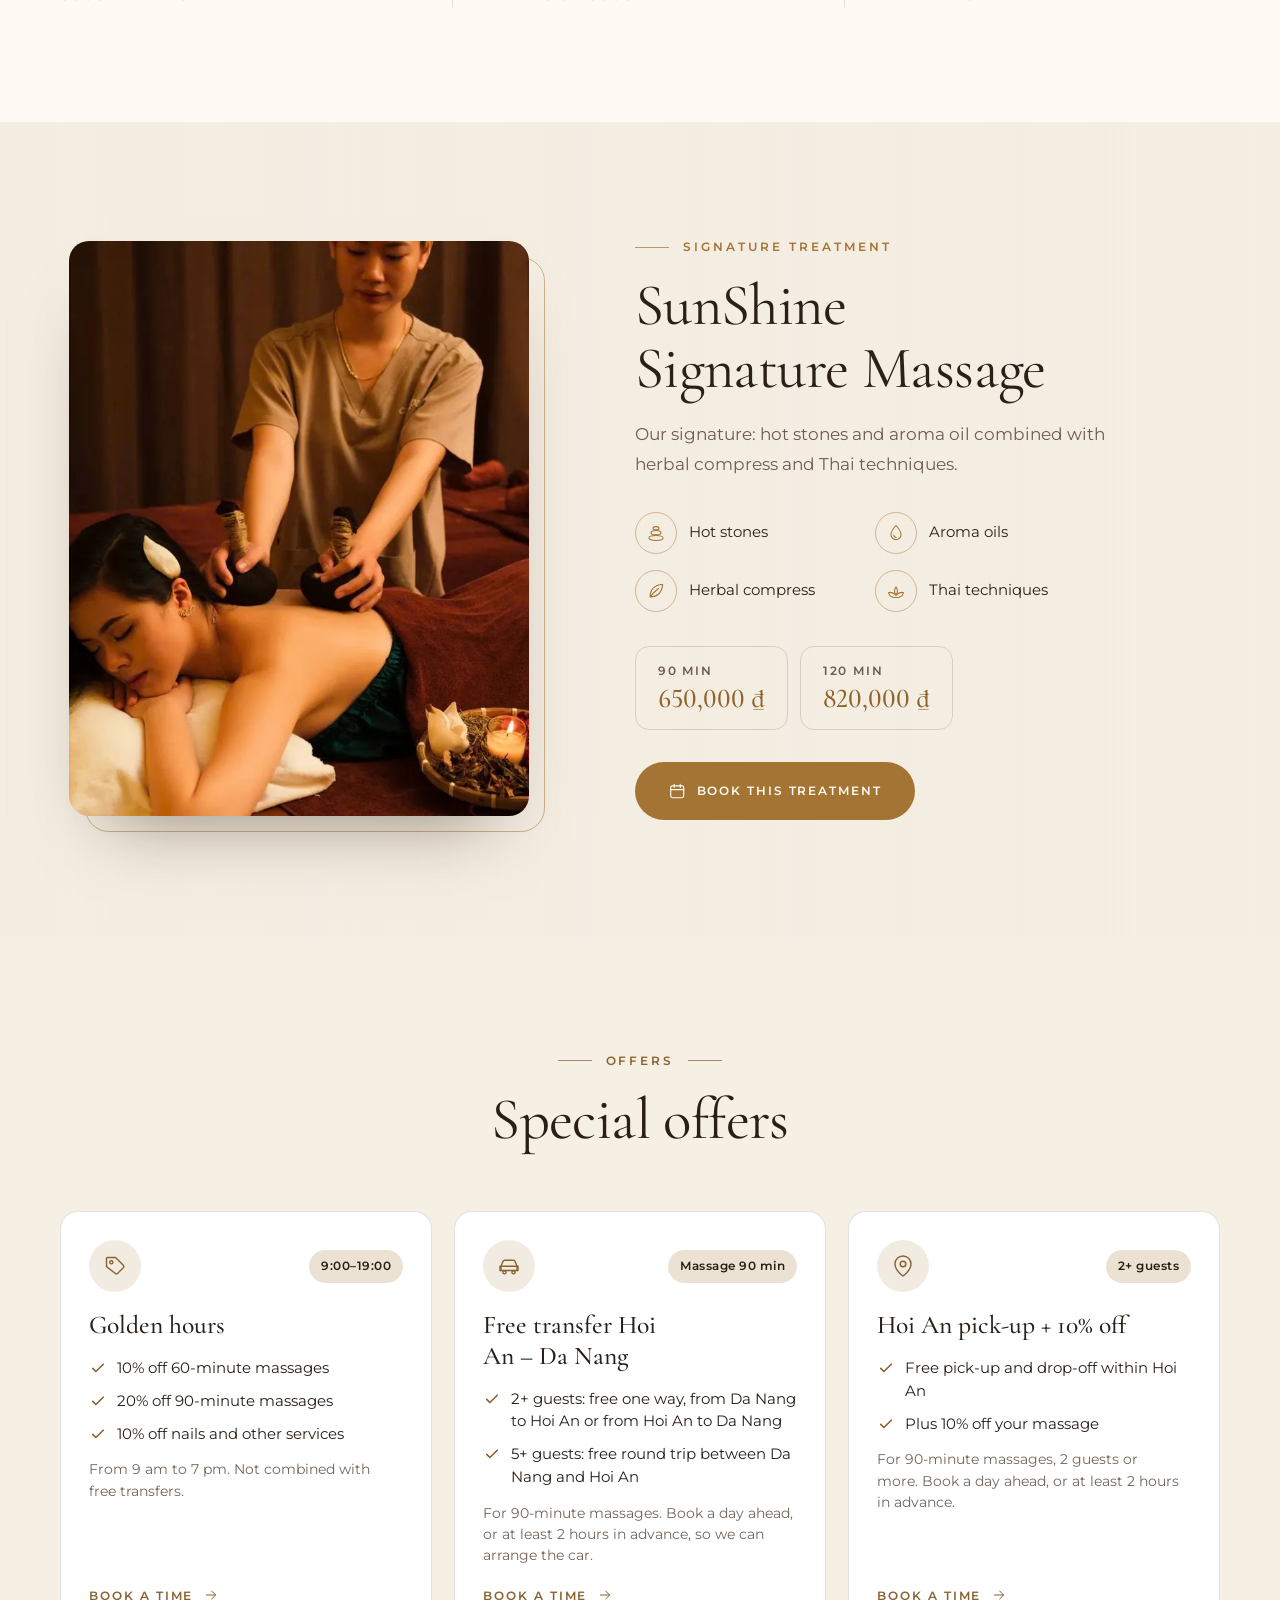
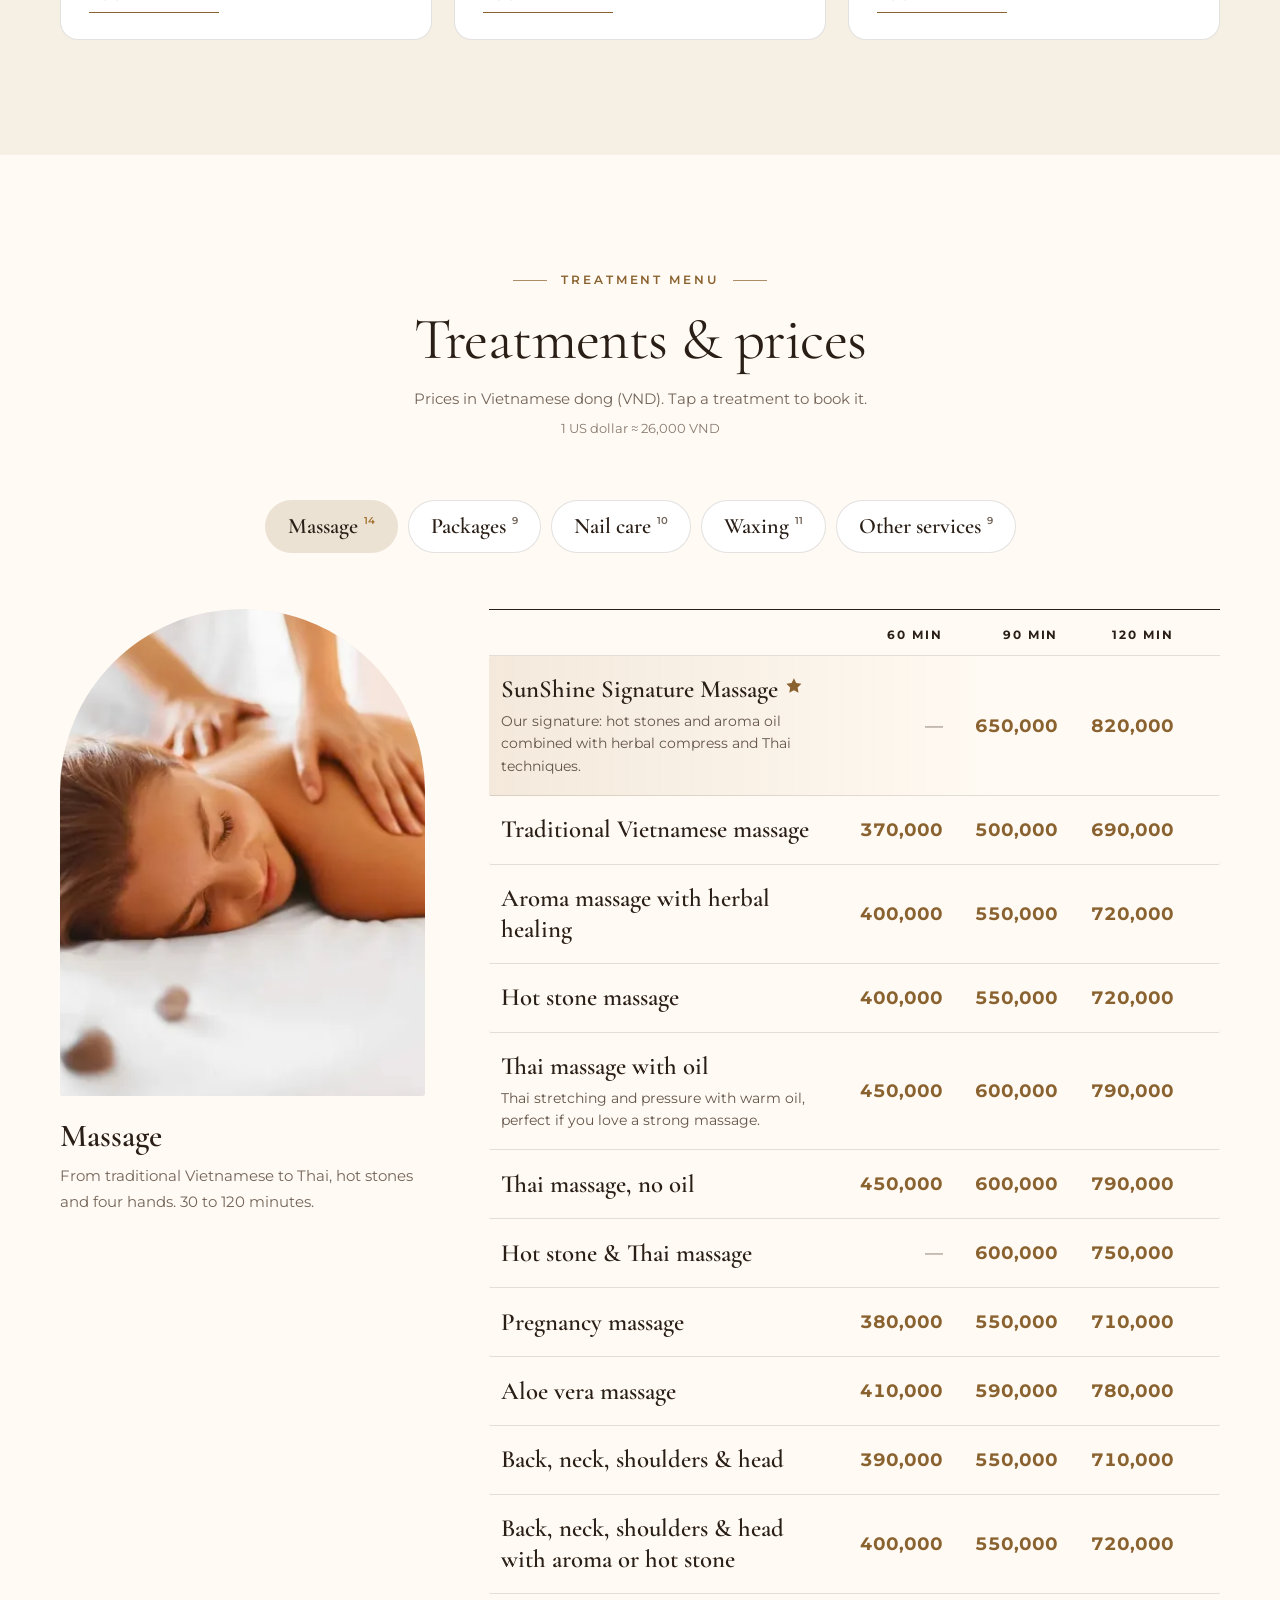
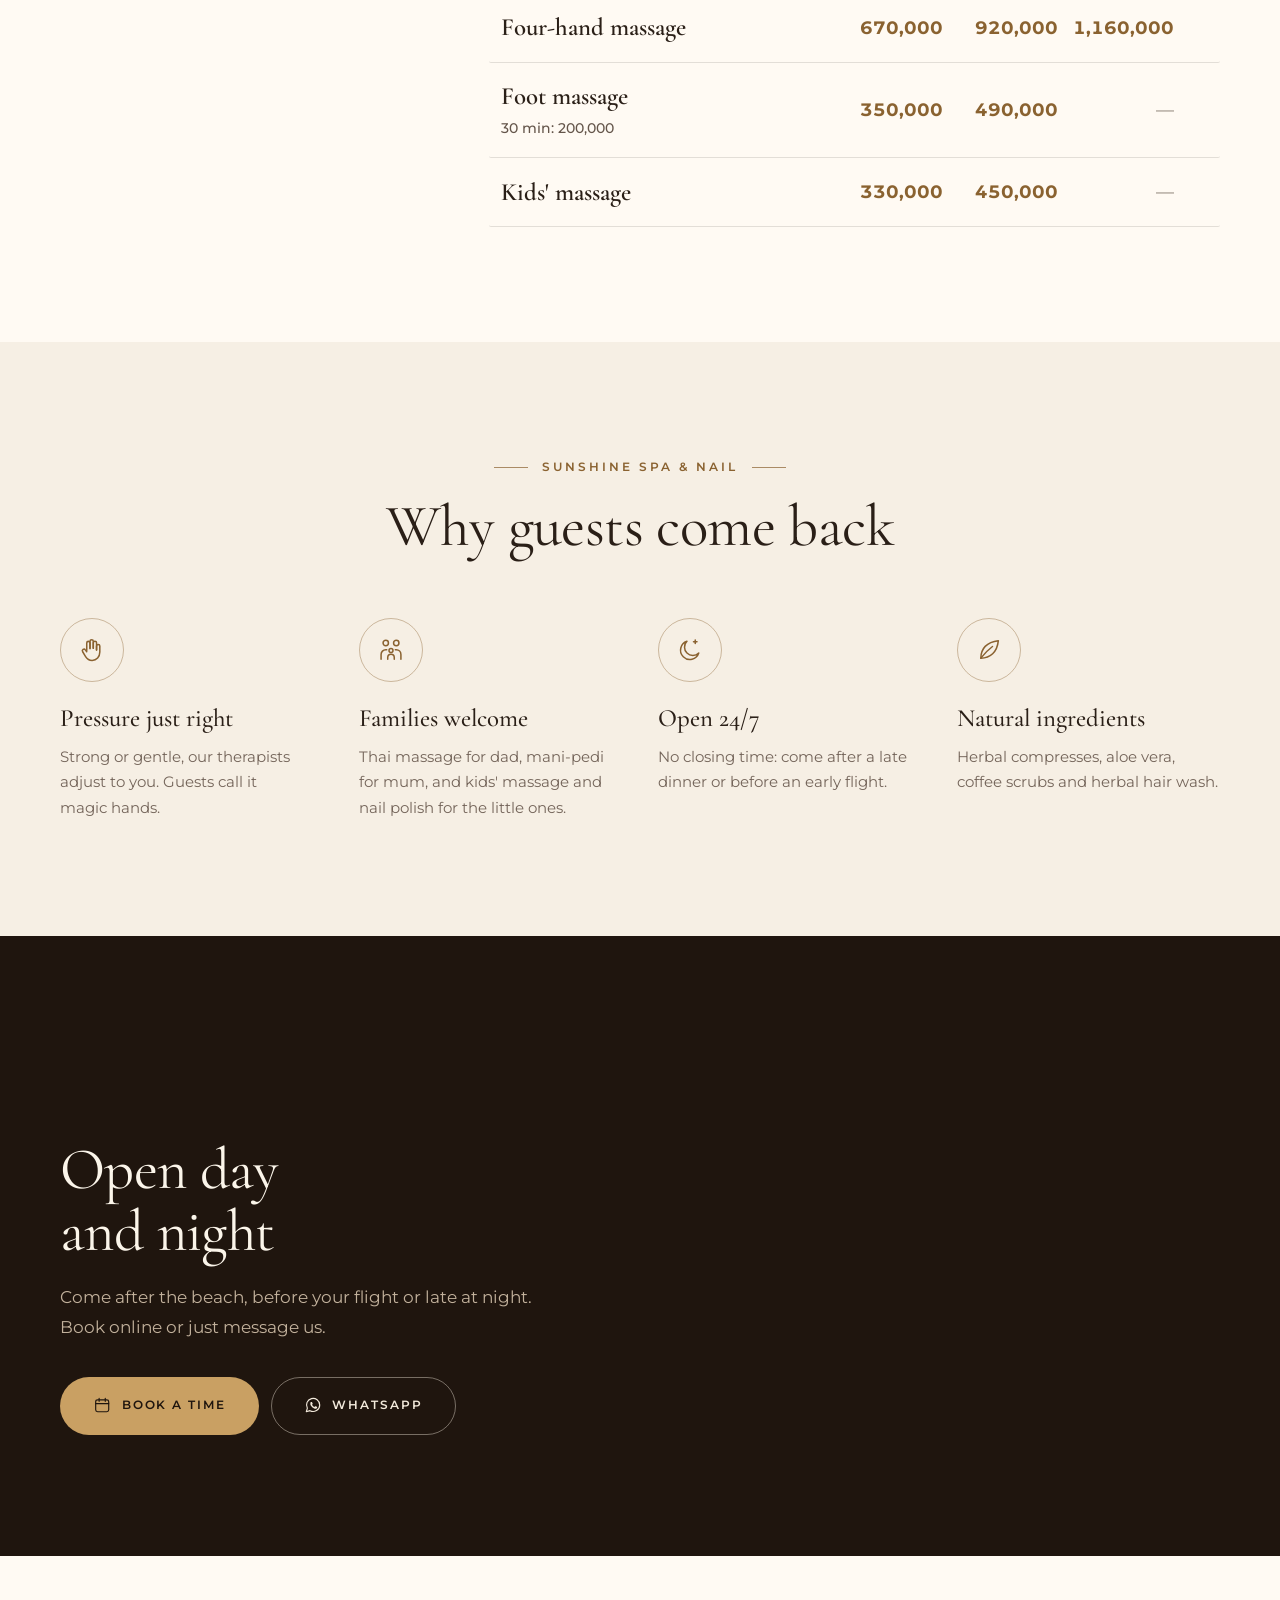
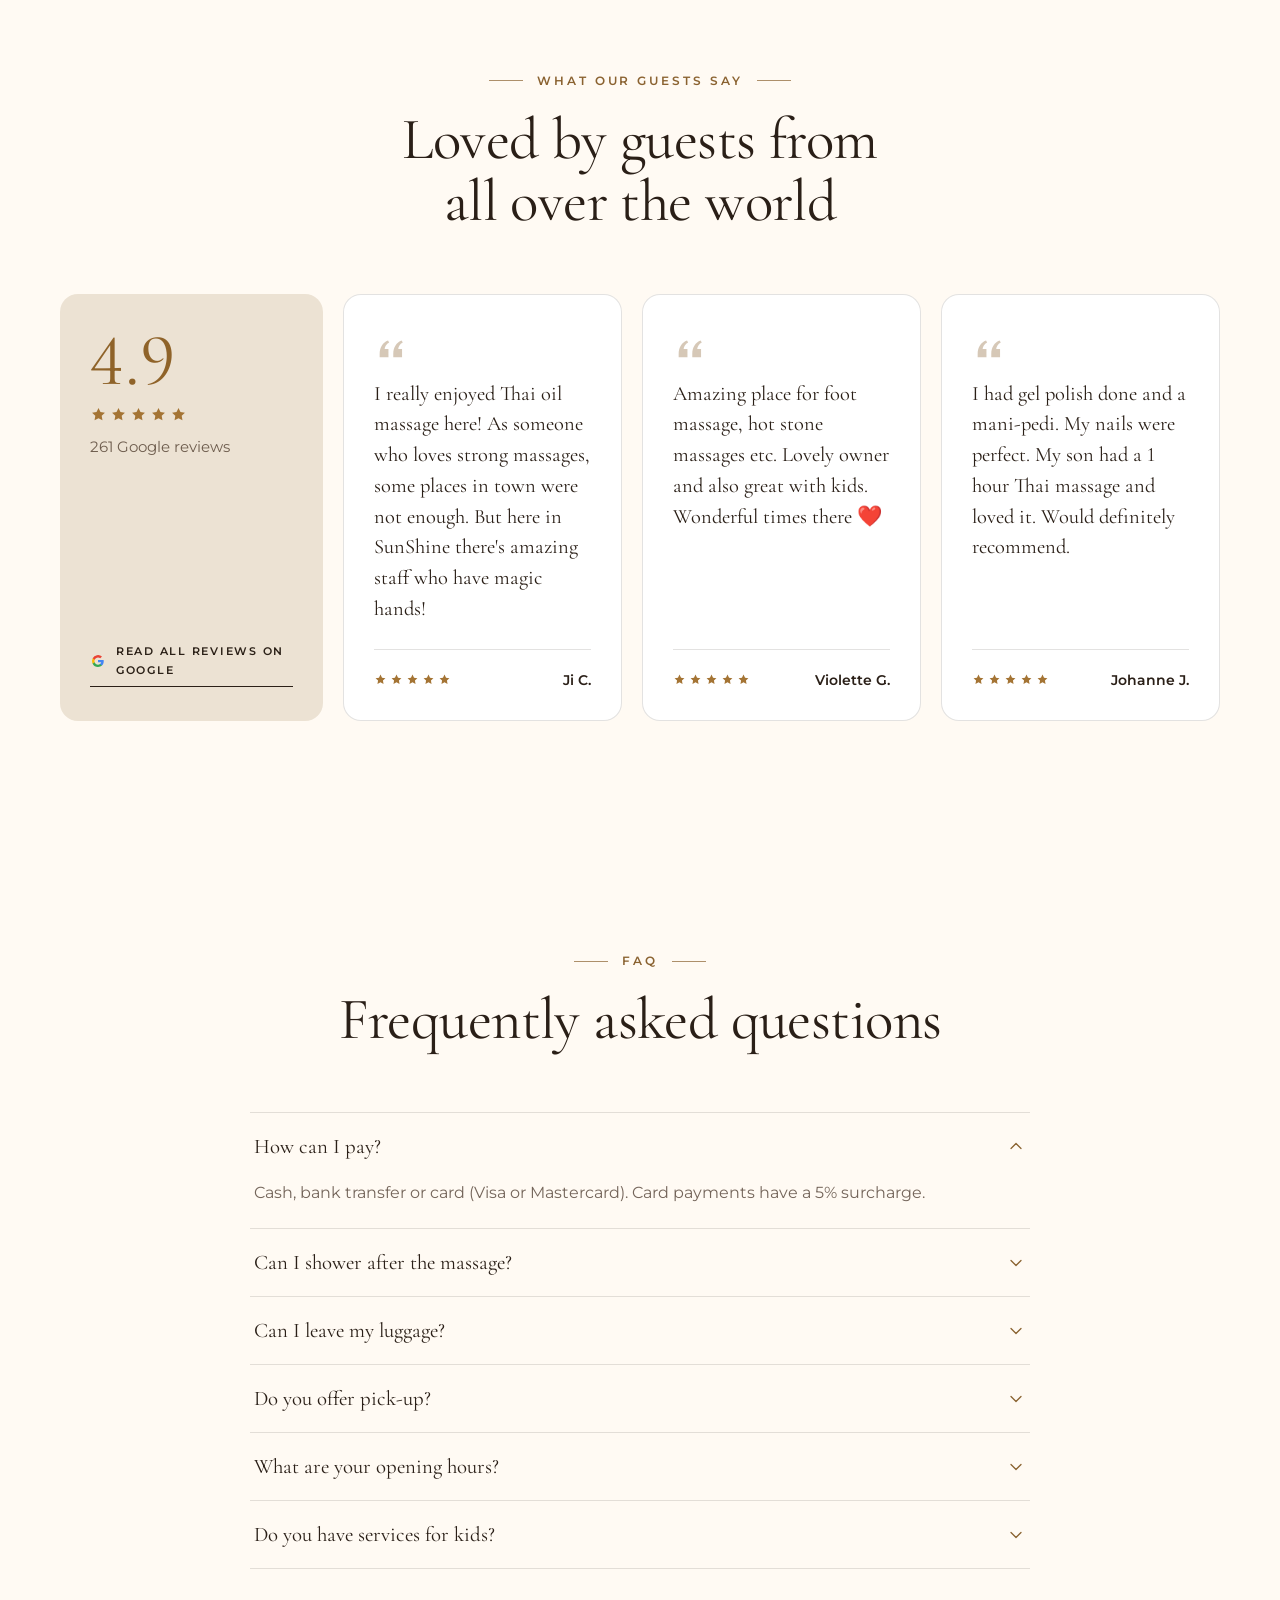
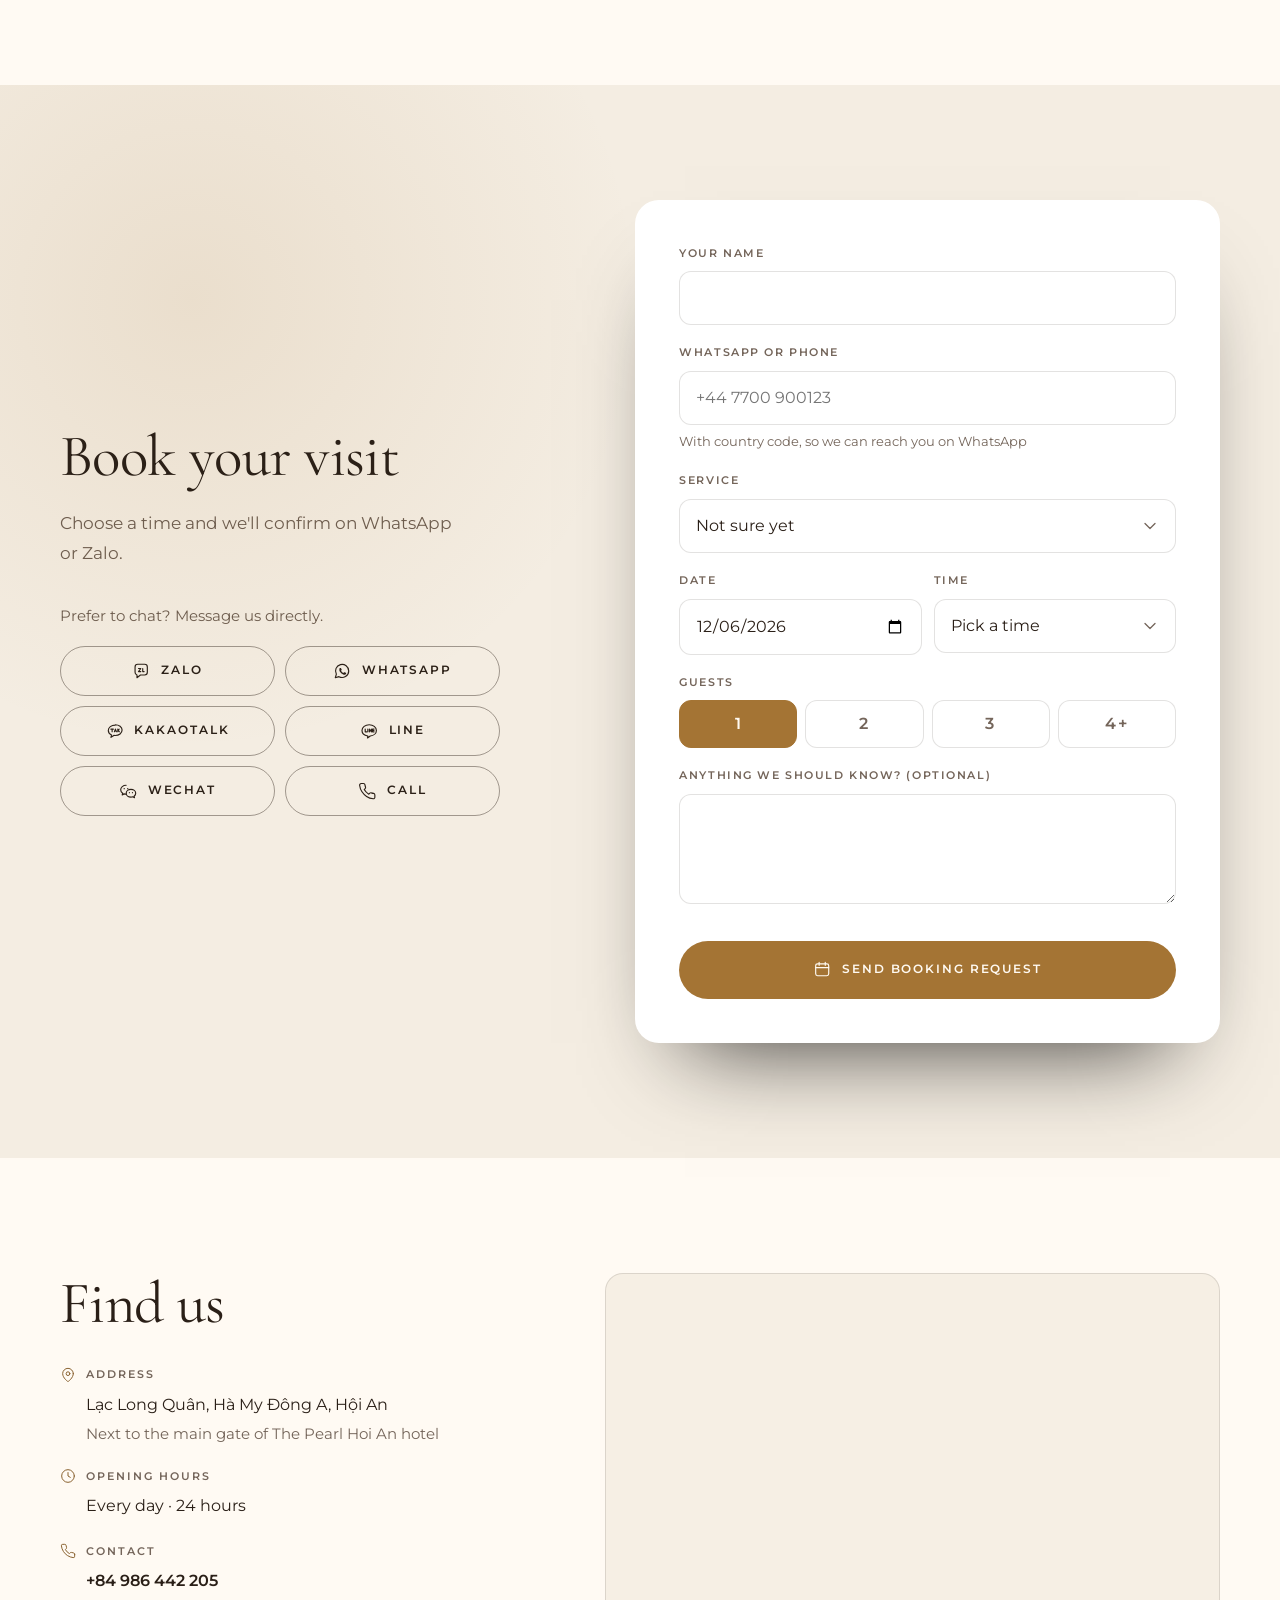
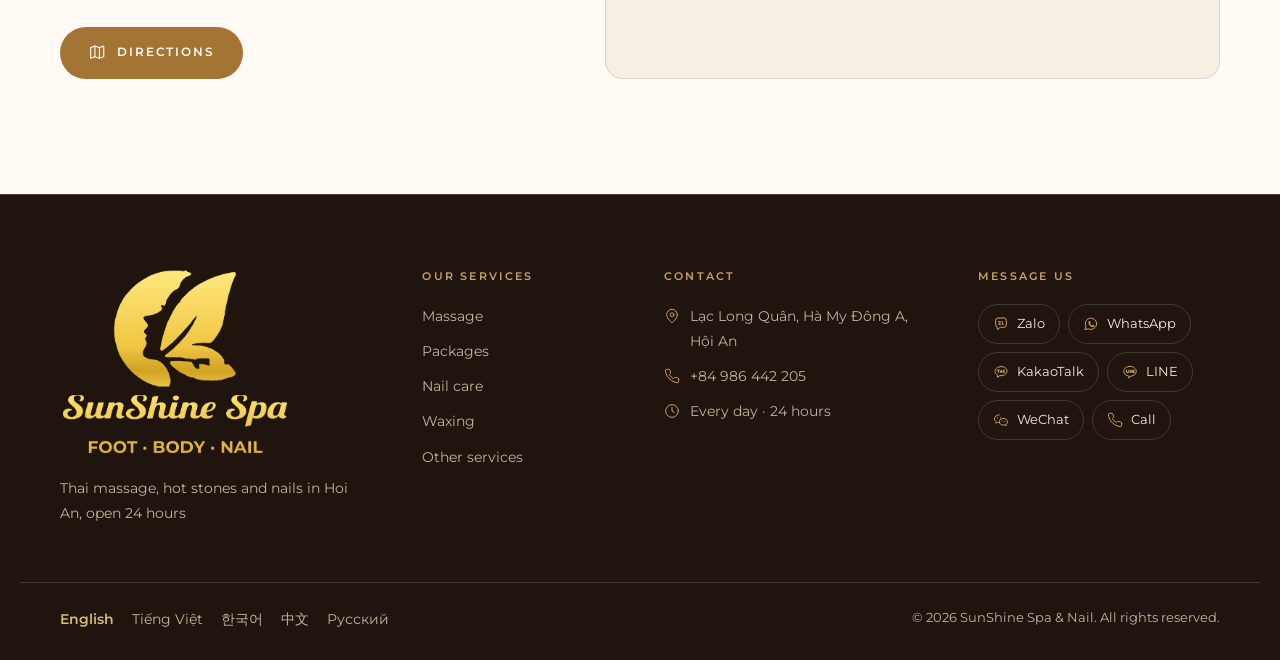
==== commit e4438c46: "Update sunshine-spa preview site Co-Authored-By: Claude Opus 5.5 <noreply@anthropic.com>" ====
--- a/index.html
+++ b/index.html
@@ -21,7 +21,7 @@
 <link rel="preconnect" href="https://fonts.googleapis.com">
 <link rel="preconnect" href="https://fonts.gstatic.com" crossorigin>
 <link rel="stylesheet" href="https://fonts.googleapis.com/css2?family=Cormorant+Garamond:ital,wght@0,400;0,500;0,600;1,400;1,500&amp;family=Montserrat:wght@400;500;600&amp;display=swap">
-<link rel="stylesheet" href="assets/v3.css?v=cb027e1d">
+<link rel="stylesheet" href="assets/v3.css?v=4e6cbd60">
 <style>:root{ --wood:#f4ede2;--wood-2:#ece2d3;--wood-3:#e0d3bf;--wood-rgb:244,237,226;--cream:#fffaf3;--cream-2:#f6efe4;--paper:#ffffff;--on-dark:#2b2017;--on-dark-muted:#6e5d4e;--on-dark-rgb:43,32,23;--on-dark-head:#2b2017;--line-dark:rgba(43,32,23,.14);--gold:#a47434;--gold-hi:#8f6329;--gold-rgb:164,116,52;--btn-ink:#fffaf2;--gold-deep:#8a6230;--glow-rgb:214,168,98;--glow2-rgb:190,150,95;--slat-rgb:120,90,60 }</style>
 <script>document.documentElement.classList.add("js")</script>
 <link rel="preload" as="image" href="img/hero-1280.webp" imagesrcset="img/hero-800.webp 800w, img/hero-1280.webp 1280w" imagesizes="(min-width: 960px) 40vw, 100vw">
@@ -33,7 +33,7 @@
 
 <header class="nav" id="top">
   <div class="wrap nav-inner">
-    <a class="logo" href="#top" aria-label="SunShine Spa &amp; Nail"><img class="logo-img" src="logo-wide.png" alt="SunShine Spa &amp; Nail" width="2472" height="300"></a>
+    <a class="logo" href="#top" aria-label="SunShine Spa &amp; Nail"><img class="logo-img" src="logo-wide.png" alt="SunShine Spa &amp; Nail" width="2098" height="300"></a>
     <nav class="nav-links" aria-label="Menu">
       <a href="#services">Treatments &amp; prices</a>
 <a href="#offers">Offers</a><a href="#reviews">Reviews</a>      <a href="#visit">Find us</a>
@@ -684,8 +684,7 @@
 <a class="ab-main" href="#book"><svg class="ic" viewBox="0 0 24 24" aria-hidden="true" focusable="false"><rect x="3.5" y="5" width="17" height="15.5" rx="2.5"/><path d="M8 3v4M16 3v4M3.5 10h17"/></svg><span>Book now</span></a>  <a class="ab-item" href="tel:+84986442205"><svg class="ic" viewBox="0 0 24 24" aria-hidden="true" focusable="false"><path d="M22 16.9v3a2 2 0 0 1-2.2 2 19.8 19.8 0 0 1-8.6-3.1 19.5 19.5 0 0 1-6-6A19.8 19.8 0 0 1 2.1 4.2 2 2 0 0 1 4.1 2h3a2 2 0 0 1 2 1.7c.1 1 .4 1.9.7 2.8a2 2 0 0 1-.5 2.1L8.1 9.9a16 16 0 0 0 6 6l1.3-1.3a2 2 0 0 1 2.1-.4c.9.3 1.8.6 2.8.7a2 2 0 0 1 1.7 2z"/></svg><span>Call</span></a>
 <a class="ab-item" href="https://www.google.com/maps/dir/?api=1&amp;destination=SunShine+Spa+%26+Nail%2C+L%E1%BA%A1c+Long+Qu%C3%A2n%2C+H%C3%A0+My+%C4%90%C3%B4ng+A%2C+H%E1%BB%99i+An&amp;destination_place_id=ChIJjfmBW60PQjERwZygsNHJV4o" target="_blank" rel="noopener"><svg class="ic" viewBox="0 0 24 24" aria-hidden="true" focusable="false"><path d="M9 4 3.5 6v14L9 18l6 2 5.5-2V4L15 6z"/><path d="M9 4v14M15 6v14"/></svg><span>Map</span></a></nav>
 
-<div class="fchat" role="group" aria-label="Message us">
-<a class="fc fc-zalo" href="https://zalo.me/0986442205" target="_blank" rel="noopener" aria-label="Zalo"><svg class="ic" viewBox="0 0 24 24" aria-hidden="true" focusable="false"><path d="M4 6.5A3.5 3.5 0 0 1 7.5 3h9A3.5 3.5 0 0 1 20 6.5v7a3.5 3.5 0 0 1-3.5 3.5H11l-4.5 3.5V17A3.5 3.5 0 0 1 4 13.5z"/><path d="M8.5 8.5h3l-3 4h3M14 8.5v4h1.8"/></svg><span class="fc-tip">Zalo</span></a><a class="fc fc-wa" href="https://wa.me/84986442205" target="_blank" rel="noopener" aria-label="WhatsApp"><svg class="ic" viewBox="0 0 24 24" aria-hidden="true" focusable="false"><path d="M20.5 11.6a8.6 8.6 0 0 1-12.7 7.5L3 20.5l1.4-4.6A8.6 8.6 0 1 1 20.5 11.6z"/><path class="fill" d="M8.6 8.3c.2-.5.5-.6.8-.6h.6c.2 0 .4.1.5.4l.8 1.8c.1.2 0 .5-.1.7l-.5.6c-.1.2-.1.4 0 .6.4.8 1.6 2 2.5 2.4.2.1.4.1.6-.1l.6-.7c.2-.2.4-.2.6-.1l1.8.8c.3.1.4.3.4.5 0 .9-.6 1.8-1.7 2-1 .2-2.5-.2-4.4-1.7-1.8-1.5-2.7-3.2-2.8-4.2-.1-.9.2-1.8.3-2.4z"/></svg><span class="fc-tip">WhatsApp</span></a><button type="button" class="fc fc-kakao" data-kakao-id="Sunshinespa" aria-label="KakaoTalk"><svg class="ic" viewBox="0 0 24 24" aria-hidden="true" focusable="false"><path d="M12 4C7 4 3 7.1 3 11c0 2.5 1.7 4.7 4.2 5.9L6.5 20l3.7-2.5c.6.1 1.2.1 1.8.1 5 0 9-3.1 9-7s-4-7-9-7z"/><path d="M8 9.3v3.4M9.6 9.3h-3.2M11 12.7l1.3-3.4 1.3 3.4M11.4 11.8h1.8M15.4 9.3v3.4M15.4 11l1.8-1.7M16 10.5l1.4 2.2"/></svg><span class="fc-tip">KakaoTalk</span></button><a class="fc fc-line" href="https://line.me/ti/p/_vO2AToirl" target="_blank" rel="noopener" aria-label="LINE"><svg class="ic" viewBox="0 0 24 24" aria-hidden="true" focusable="false"><path d="M12 3.6c5.2 0 9.4 3.3 9.4 7.4 0 3.7-3.4 6.8-8 7.3l-3.6 2.6.4-2.7C6 17.5 2.6 14.6 2.6 11c0-4.1 4.2-7.4 9.4-7.4z"/><path d="M6.8 9.2v3.6h1.9M10.2 9.2v3.6M12.3 12.8V9.2l2.6 3.6V9.2M18.4 9.2h-2v3.6h2M16.4 11h1.8"/></svg><span class="fc-tip">LINE</span></a></div>
+<div class="fchat" role="group" aria-label="Message us"><a class="fc fc-zalo" href="https://zalo.me/0986442205" target="_blank" rel="noopener" aria-label="Zalo"><svg class="ic" viewBox="0 0 24 24" aria-hidden="true" focusable="false"><path d="M4 6.5A3.5 3.5 0 0 1 7.5 3h9A3.5 3.5 0 0 1 20 6.5v7a3.5 3.5 0 0 1-3.5 3.5H11l-4.5 3.5V17A3.5 3.5 0 0 1 4 13.5z"/><path d="M8.5 8.5h3l-3 4h3M14 8.5v4h1.8"/></svg><span class="fc-tip">Zalo</span></a><a class="fc fc-wa" href="https://wa.me/84986442205" target="_blank" rel="noopener" aria-label="WhatsApp"><svg class="ic" viewBox="0 0 24 24" aria-hidden="true" focusable="false"><path d="M20.5 11.6a8.6 8.6 0 0 1-12.7 7.5L3 20.5l1.4-4.6A8.6 8.6 0 1 1 20.5 11.6z"/><path class="fill" d="M8.6 8.3c.2-.5.5-.6.8-.6h.6c.2 0 .4.1.5.4l.8 1.8c.1.2 0 .5-.1.7l-.5.6c-.1.2-.1.4 0 .6.4.8 1.6 2 2.5 2.4.2.1.4.1.6-.1l.6-.7c.2-.2.4-.2.6-.1l1.8.8c.3.1.4.3.4.5 0 .9-.6 1.8-1.7 2-1 .2-2.5-.2-4.4-1.7-1.8-1.5-2.7-3.2-2.8-4.2-.1-.9.2-1.8.3-2.4z"/></svg><span class="fc-tip">WhatsApp</span></a><button type="button" class="fc fc-kakao" data-kakao-id="Sunshinespa" aria-label="KakaoTalk"><svg class="ic" viewBox="0 0 24 24" aria-hidden="true" focusable="false"><path d="M12 4C7 4 3 7.1 3 11c0 2.5 1.7 4.7 4.2 5.9L6.5 20l3.7-2.5c.6.1 1.2.1 1.8.1 5 0 9-3.1 9-7s-4-7-9-7z"/><path d="M8 9.3v3.4M9.6 9.3h-3.2M11 12.7l1.3-3.4 1.3 3.4M11.4 11.8h1.8M15.4 9.3v3.4M15.4 11l1.8-1.7M16 10.5l1.4 2.2"/></svg><span class="fc-tip">KakaoTalk</span></button><a class="fc fc-line" href="https://line.me/ti/p/_vO2AToirl" target="_blank" rel="noopener" aria-label="LINE"><svg class="ic" viewBox="0 0 24 24" aria-hidden="true" focusable="false"><path d="M12 3.6c5.2 0 9.4 3.3 9.4 7.4 0 3.7-3.4 6.8-8 7.3l-3.6 2.6.4-2.7C6 17.5 2.6 14.6 2.6 11c0-4.1 4.2-7.4 9.4-7.4z"/><path d="M6.8 9.2v3.6h1.9M10.2 9.2v3.6M12.3 12.8V9.2l2.6 3.6V9.2M18.4 9.2h-2v3.6h2M16.4 11h1.8"/></svg><span class="fc-tip">LINE</span></a><button type="button" class="fc fc-wechat" data-wechat-id="Sunshine_spa84" aria-label="WeChat"><svg class="ic" viewBox="0 0 24 24" aria-hidden="true" focusable="false"><path d="M9.3 4.3c-4 0-7.1 2.6-7.1 5.8 0 1.8 1 3.4 2.6 4.5l-.6 2.2 2.6-1.3c.8.2 1.6.3 2.5.3"/><path d="M15.6 9.6c3.4 0 6.2 2.3 6.2 5.1 0 1.5-.8 2.9-2.1 3.8l.5 1.9-2.2-1.1c-.8.3-1.6.4-2.4.4-3.4 0-6.2-2.3-6.2-5.1s2.8-5 6.2-5z"/><circle class="fill" cx="6.8" cy="8.7" r=".9"/><circle class="fill" cx="11.4" cy="8.7" r=".9"/><circle class="fill" cx="13.6" cy="13.9" r=".8"/><circle class="fill" cx="17.6" cy="13.9" r=".8"/></svg><span class="fc-tip">WeChat</span></button></div>
 
 <script id="site-data" type="application/json">{"lang": "en", "tz": "Asia/Ho_Chi_Minh", "hours": {"mon": ["00:00", "24:00"], "tue": ["00:00", "24:00"], "wed": ["00:00", "24:00"], "thu": ["00:00", "24:00"], "fri": ["00:00", "24:00"], "sat": ["00:00", "24:00"], "sun": ["00:00", "24:00"]}, "slot": 30, "api": "/api/book", "demo": true, "wa": "84986442205", "name": "SunShine Spa & Nail", "days": ["Monday", "Tuesday", "Wednesday", "Thursday", "Friday", "Saturday", "Sunday"], "days_vi": ["Thứ Hai", "Thứ Ba", "Thứ Tư", "Thứ Năm", "Thứ Sáu", "Thứ Bảy", "Chủ Nhật"], "t": {"kakao_copied": "KakaoTalk ID copied: {id}. Open KakaoTalk → Add friend → ID.", "wechat_copied": "WeChat ID copied: {id}. Open WeChat → Add contacts → paste the ID.", "open_24": "Open 24 hours", "open_until": "Open now · until {t}", "opens_at": "Closed · opens {d} at {t}", "today": "today", "tomorrow": "tomorrow", "f_time_pick": "Pick a time", "f_time_none": "Closed this day", "f_sending": "Sending…", "f_submit": "Send booking request", "f_required": "Please fill in this field", "ok_title": "Request sent!", "ok_text": "We'll confirm your time on WhatsApp or Zalo soon. In a hurry? Message us directly.", "err_text": "We couldn't send your request. Please message us instead, it takes a few seconds.", "photo_of": "Photo {n} of {total}"}, "langs": ["en", "vi", "ko", "zh", "ru"]}</script>
 <script src="assets/site.js?v=3bd43fdb" defer></script>
--- a/assets/v3.css
+++ b/assets/v3.css
@@ -845,4 +845,5 @@
 .fc-line{background:#06c755;color:#fff}
 .fc-wechat{background:#07c160;color:#fff}
 .fc-line .ic,.fc-wechat .ic{stroke:#fff;stroke-width:1.6}
+@media (max-width:959px){.fchat{gap:7px}.fc{width:44px;height:44px}.fc .ic{width:22px;height:22px}}
 /* ==== /LINE и WeChat ==== */
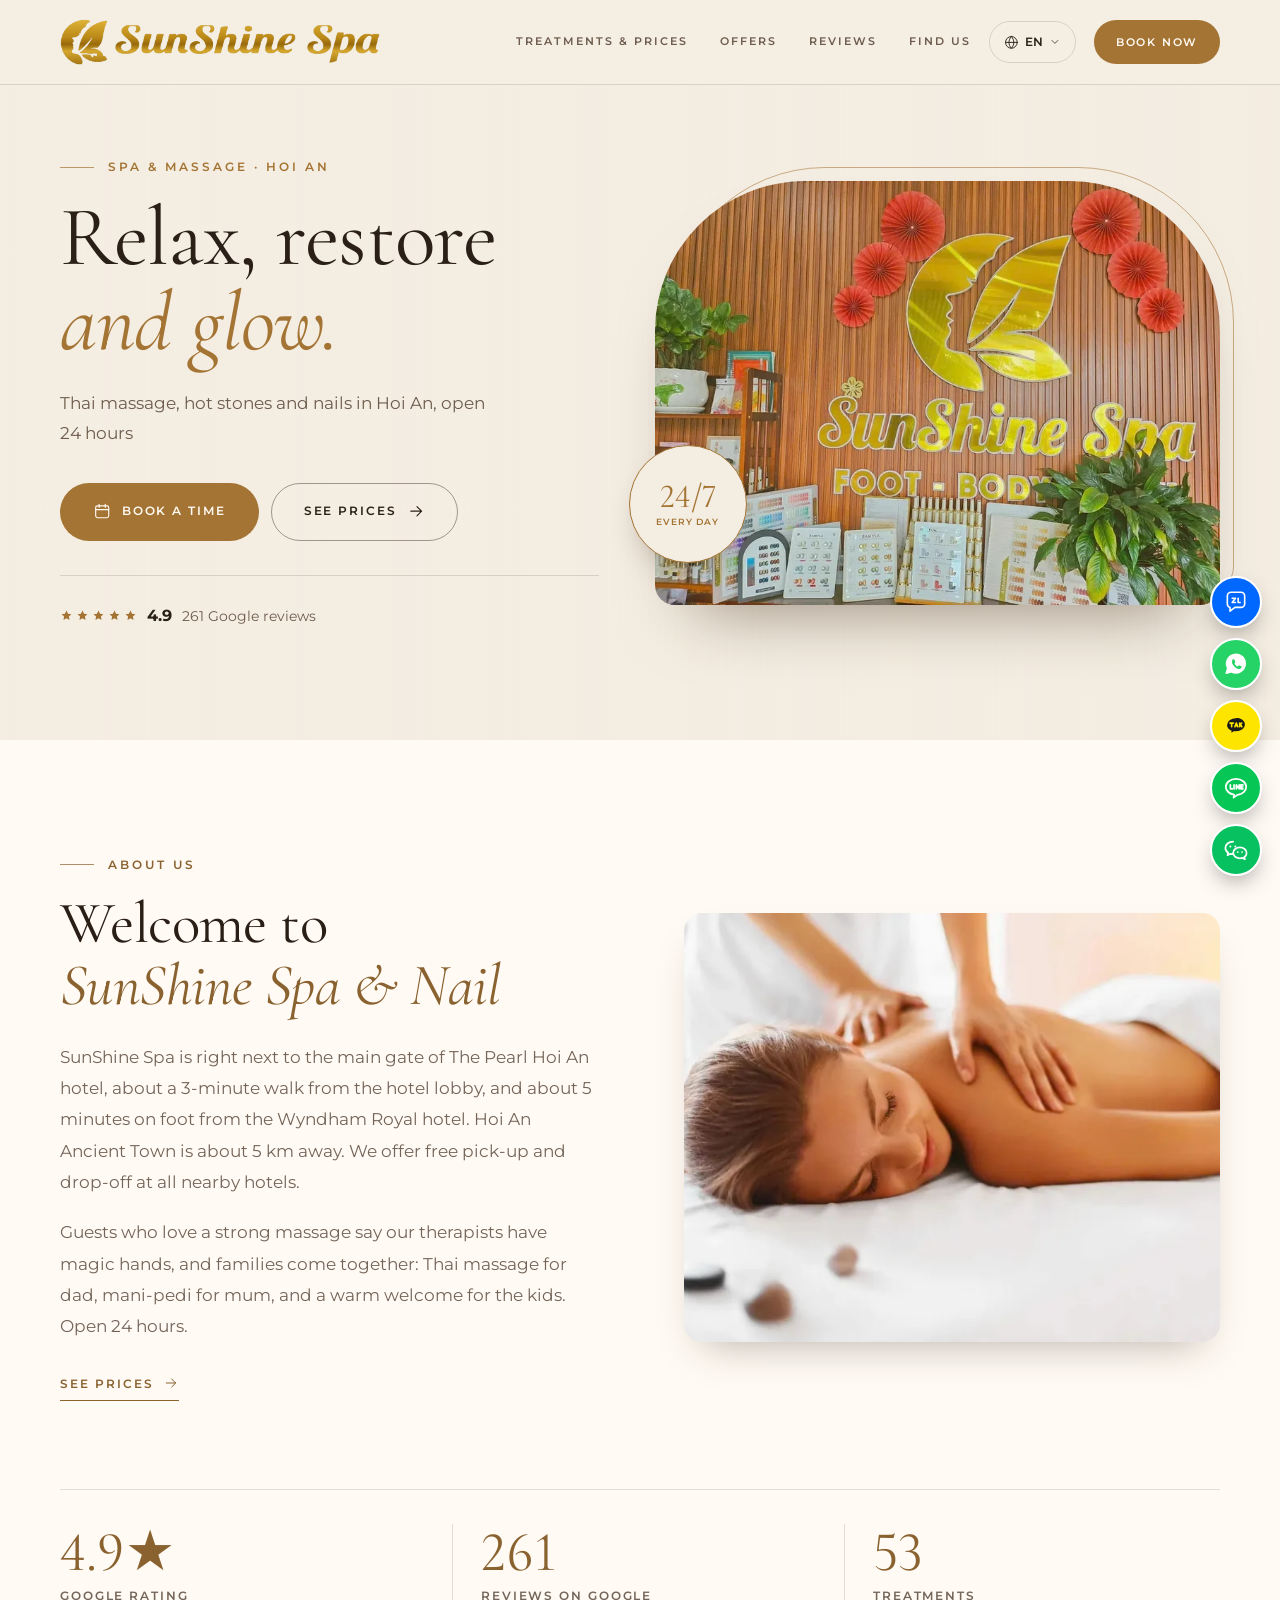
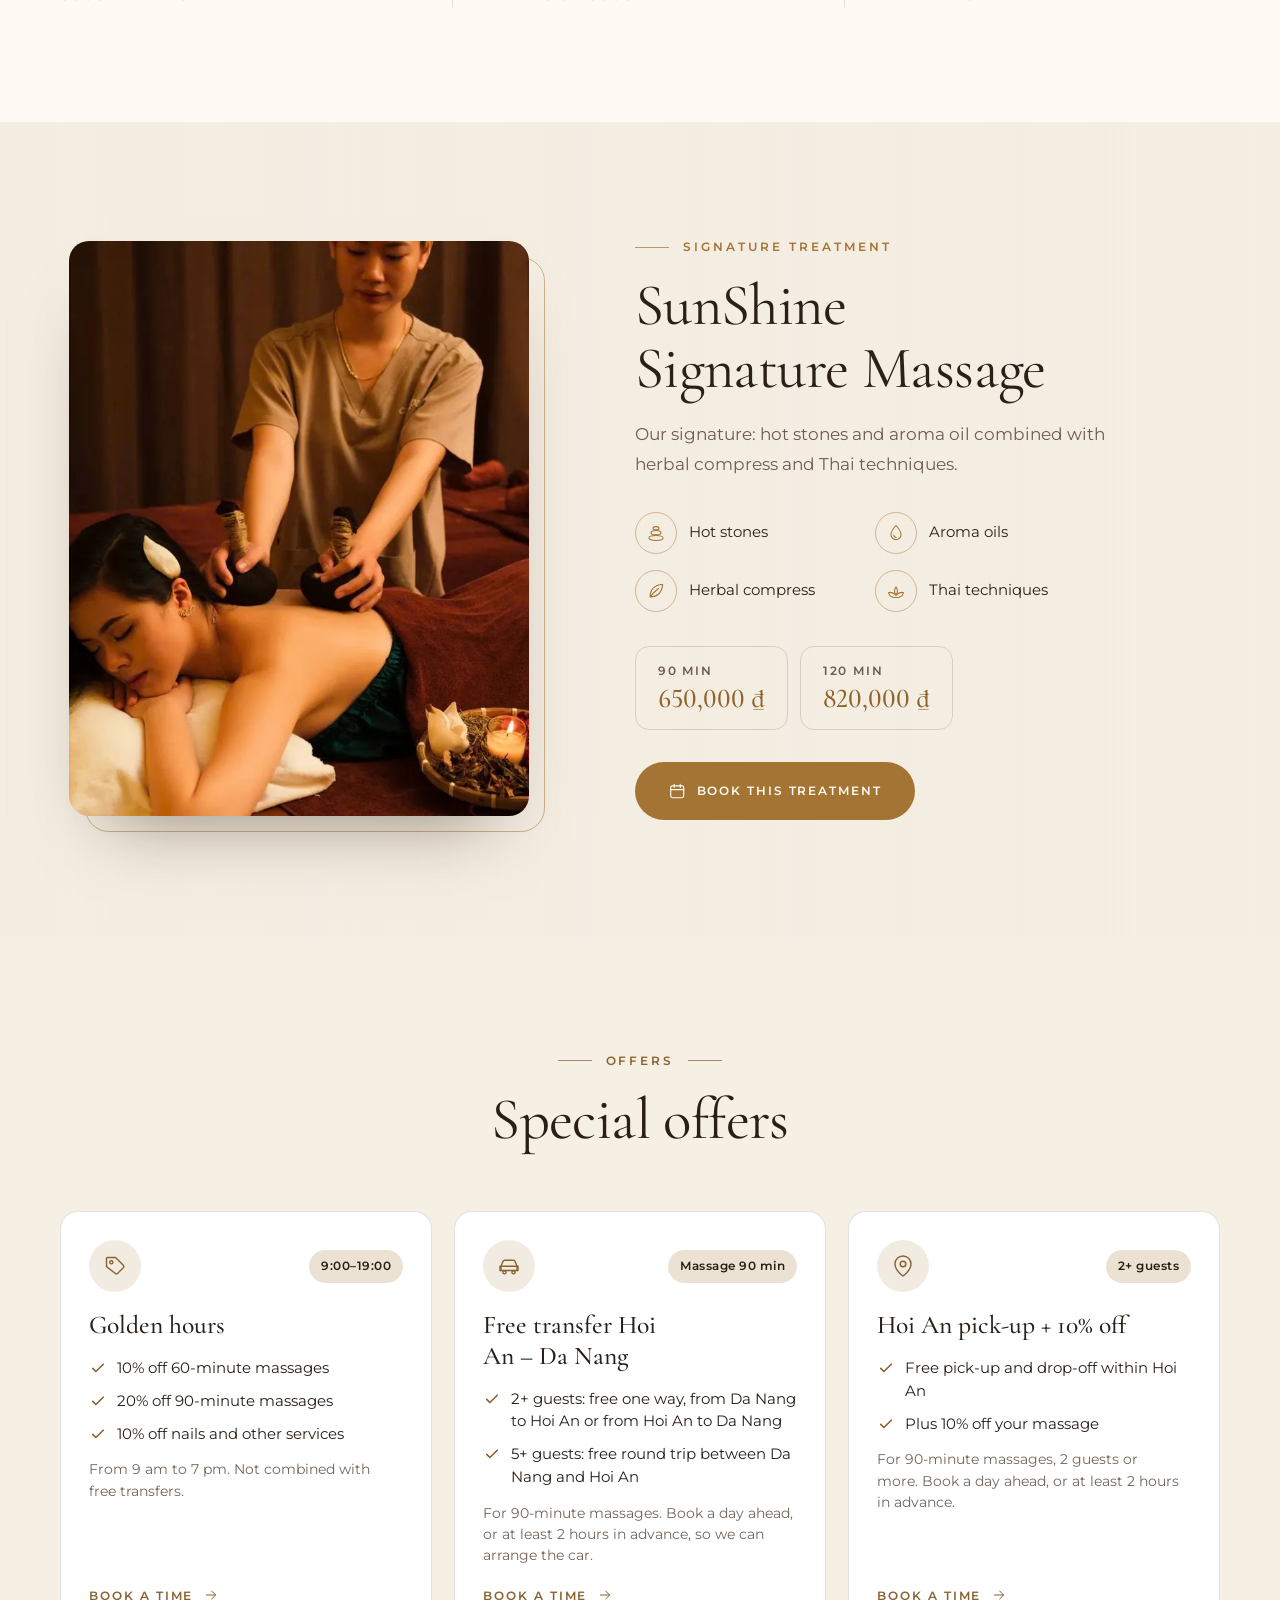
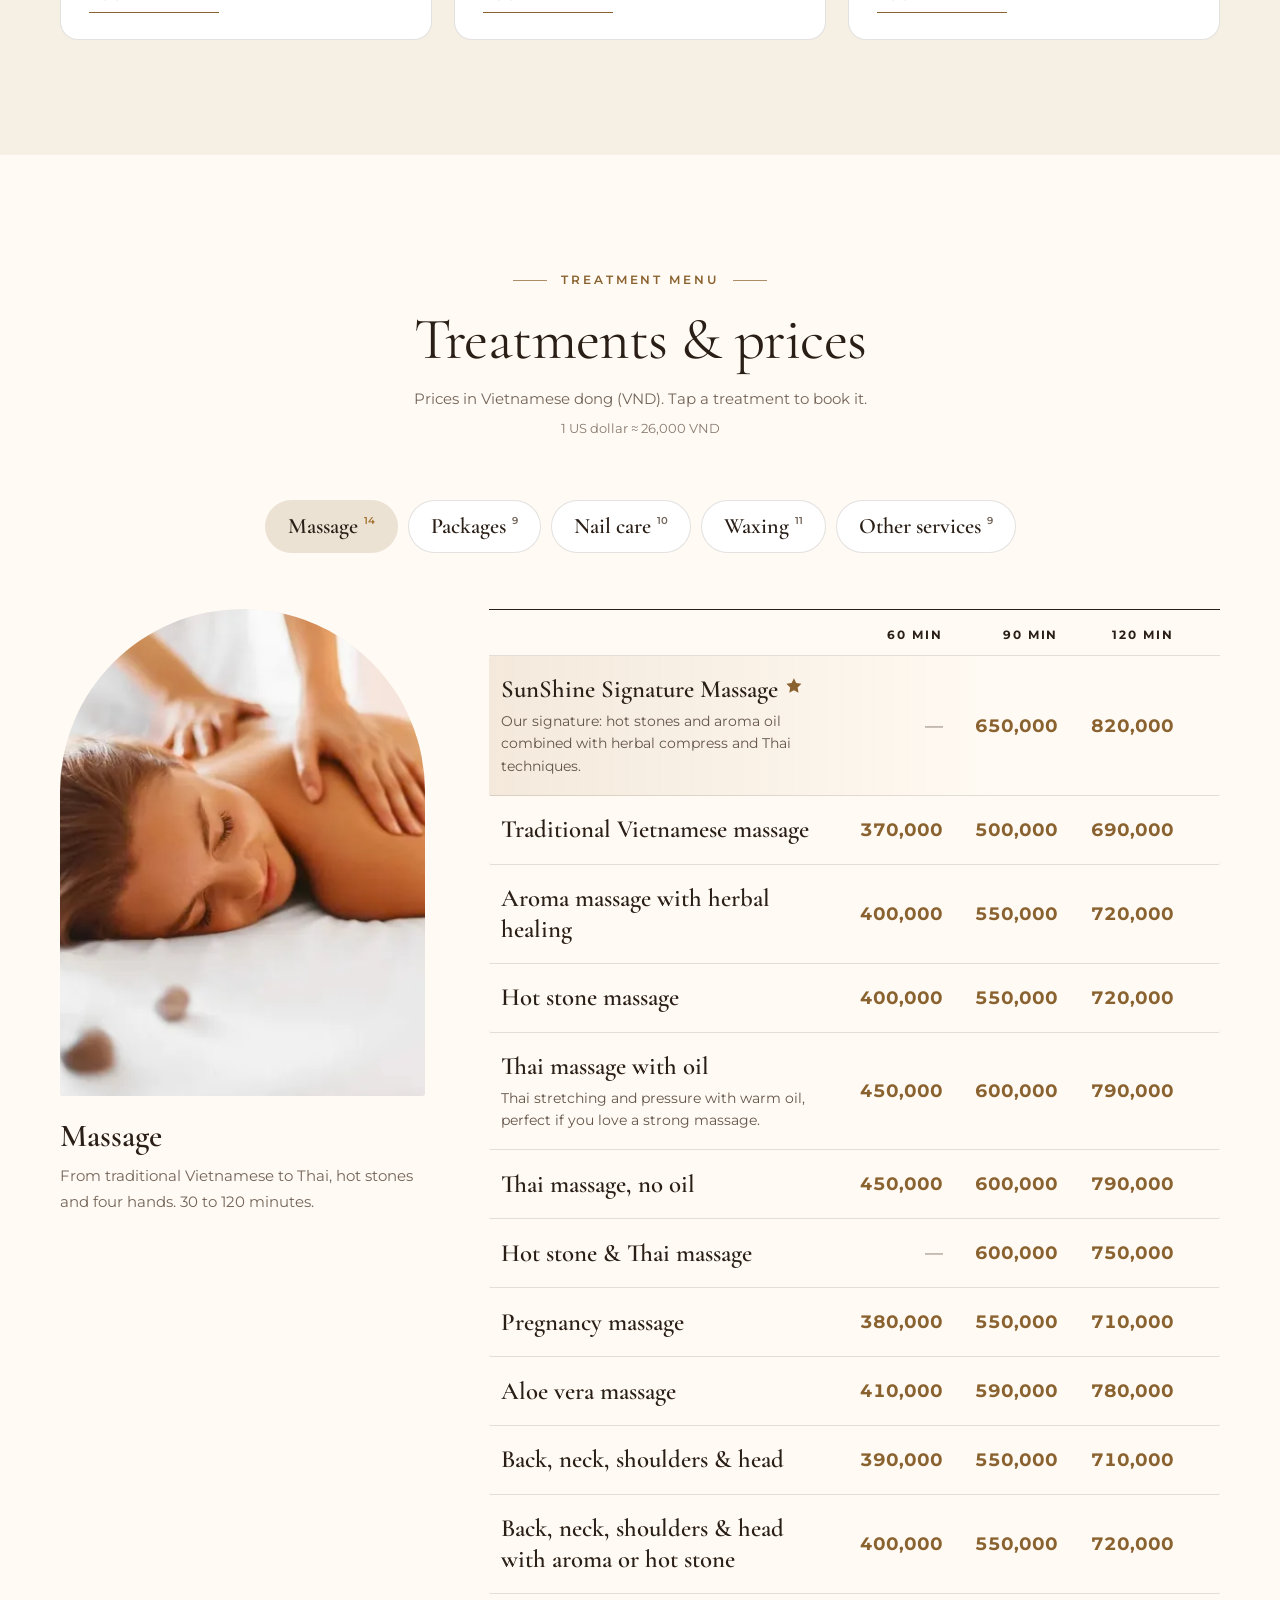
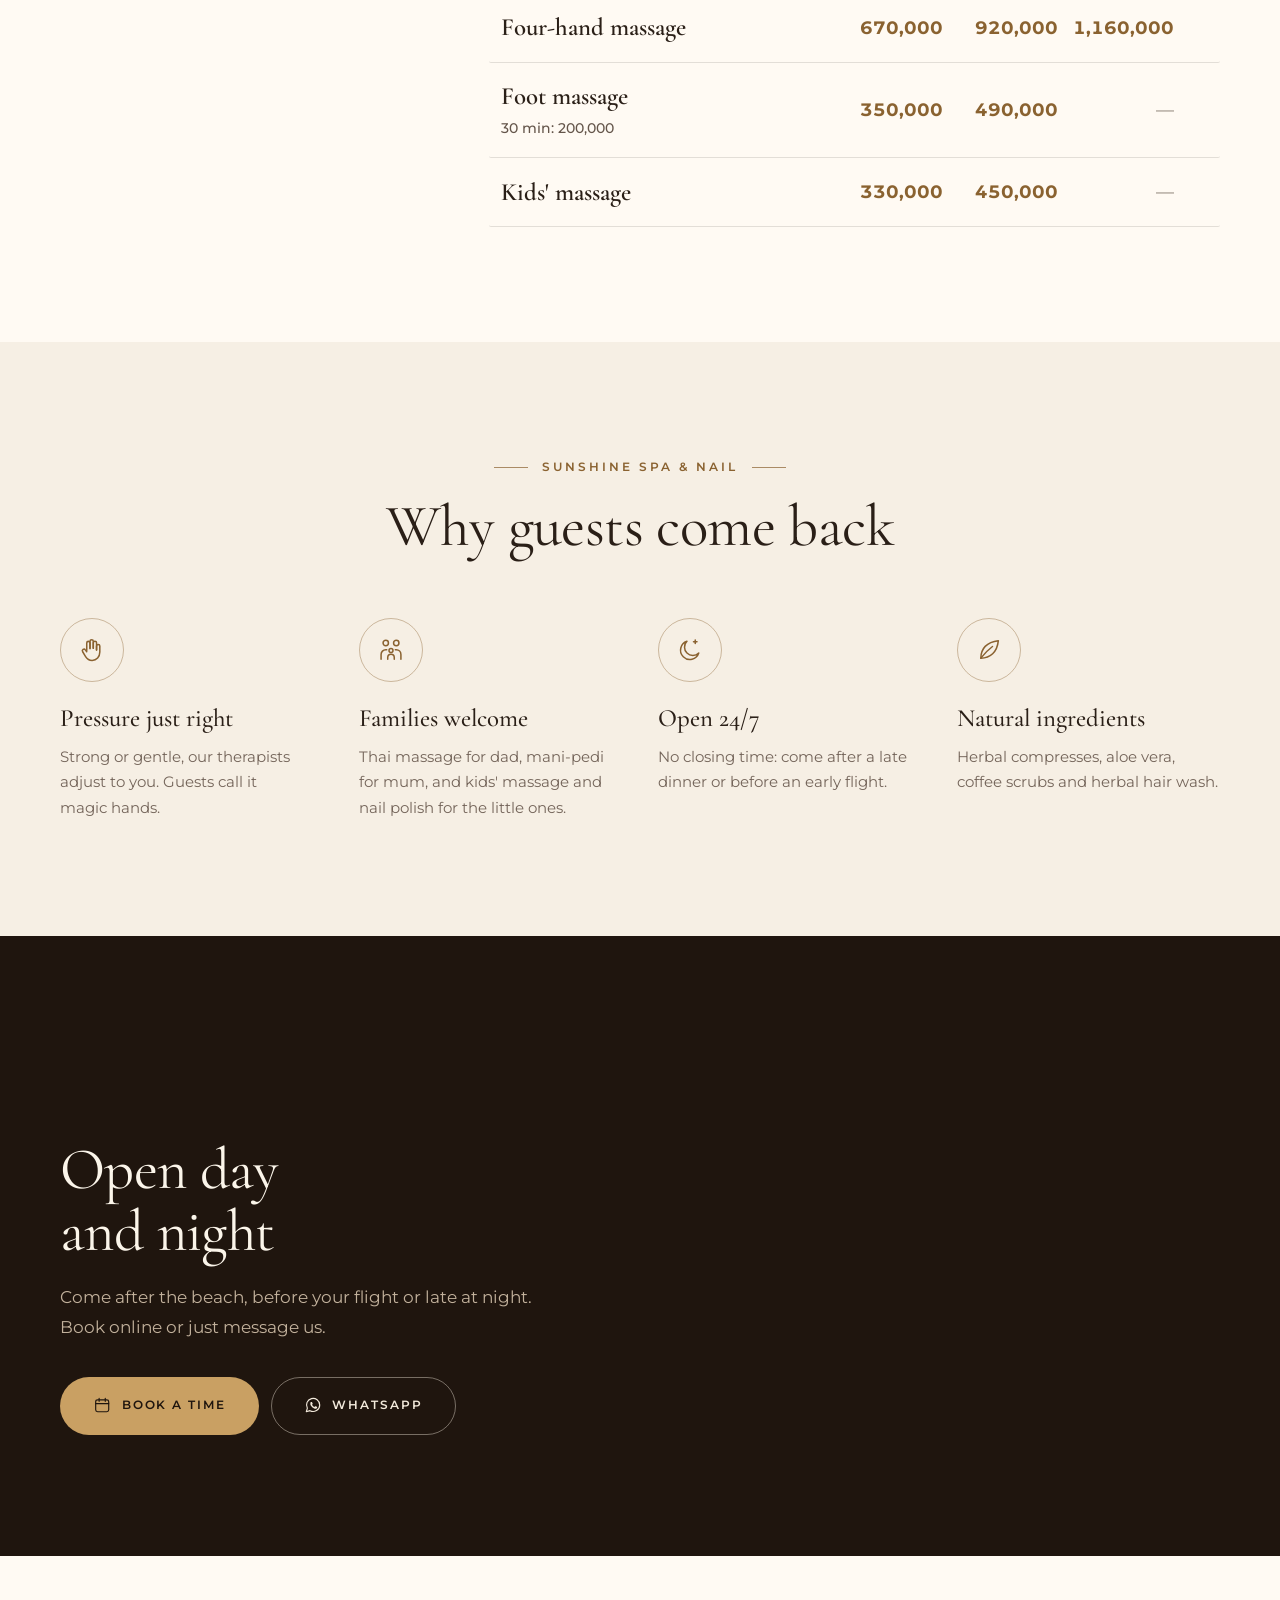
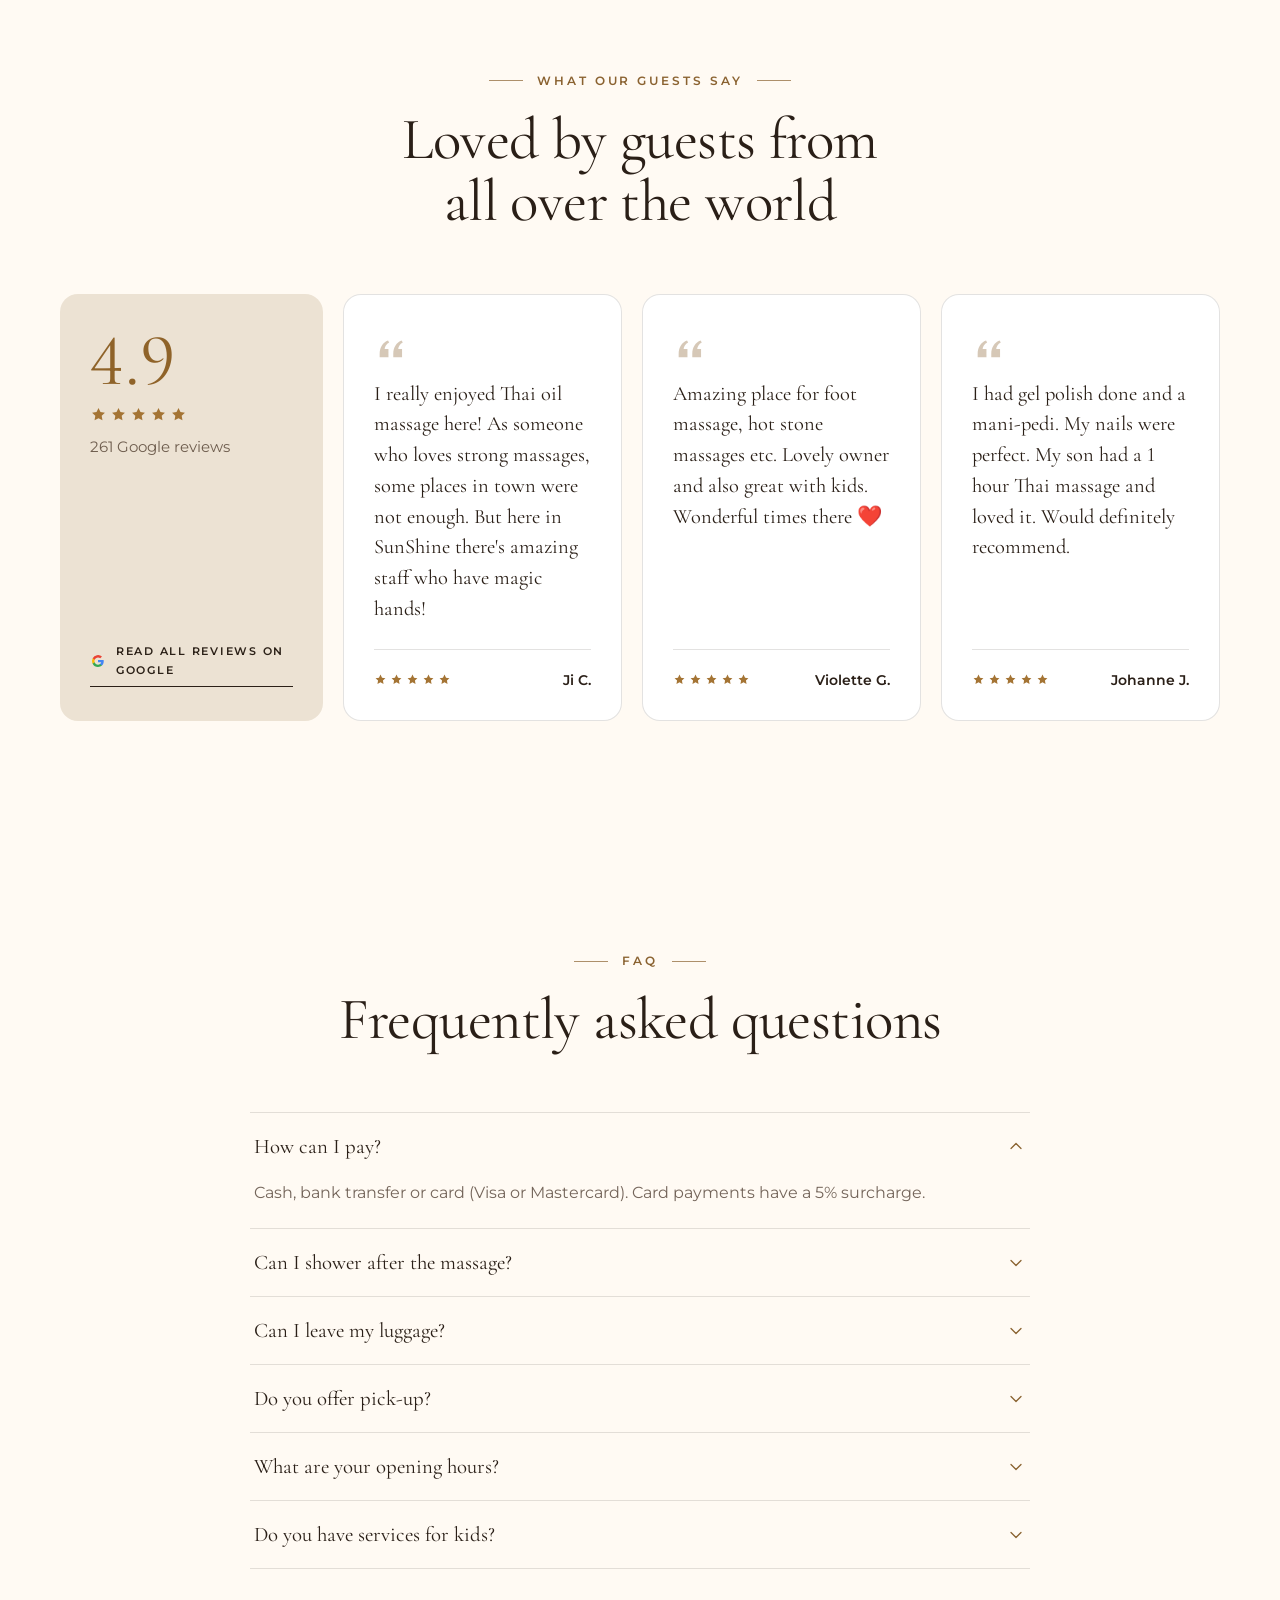
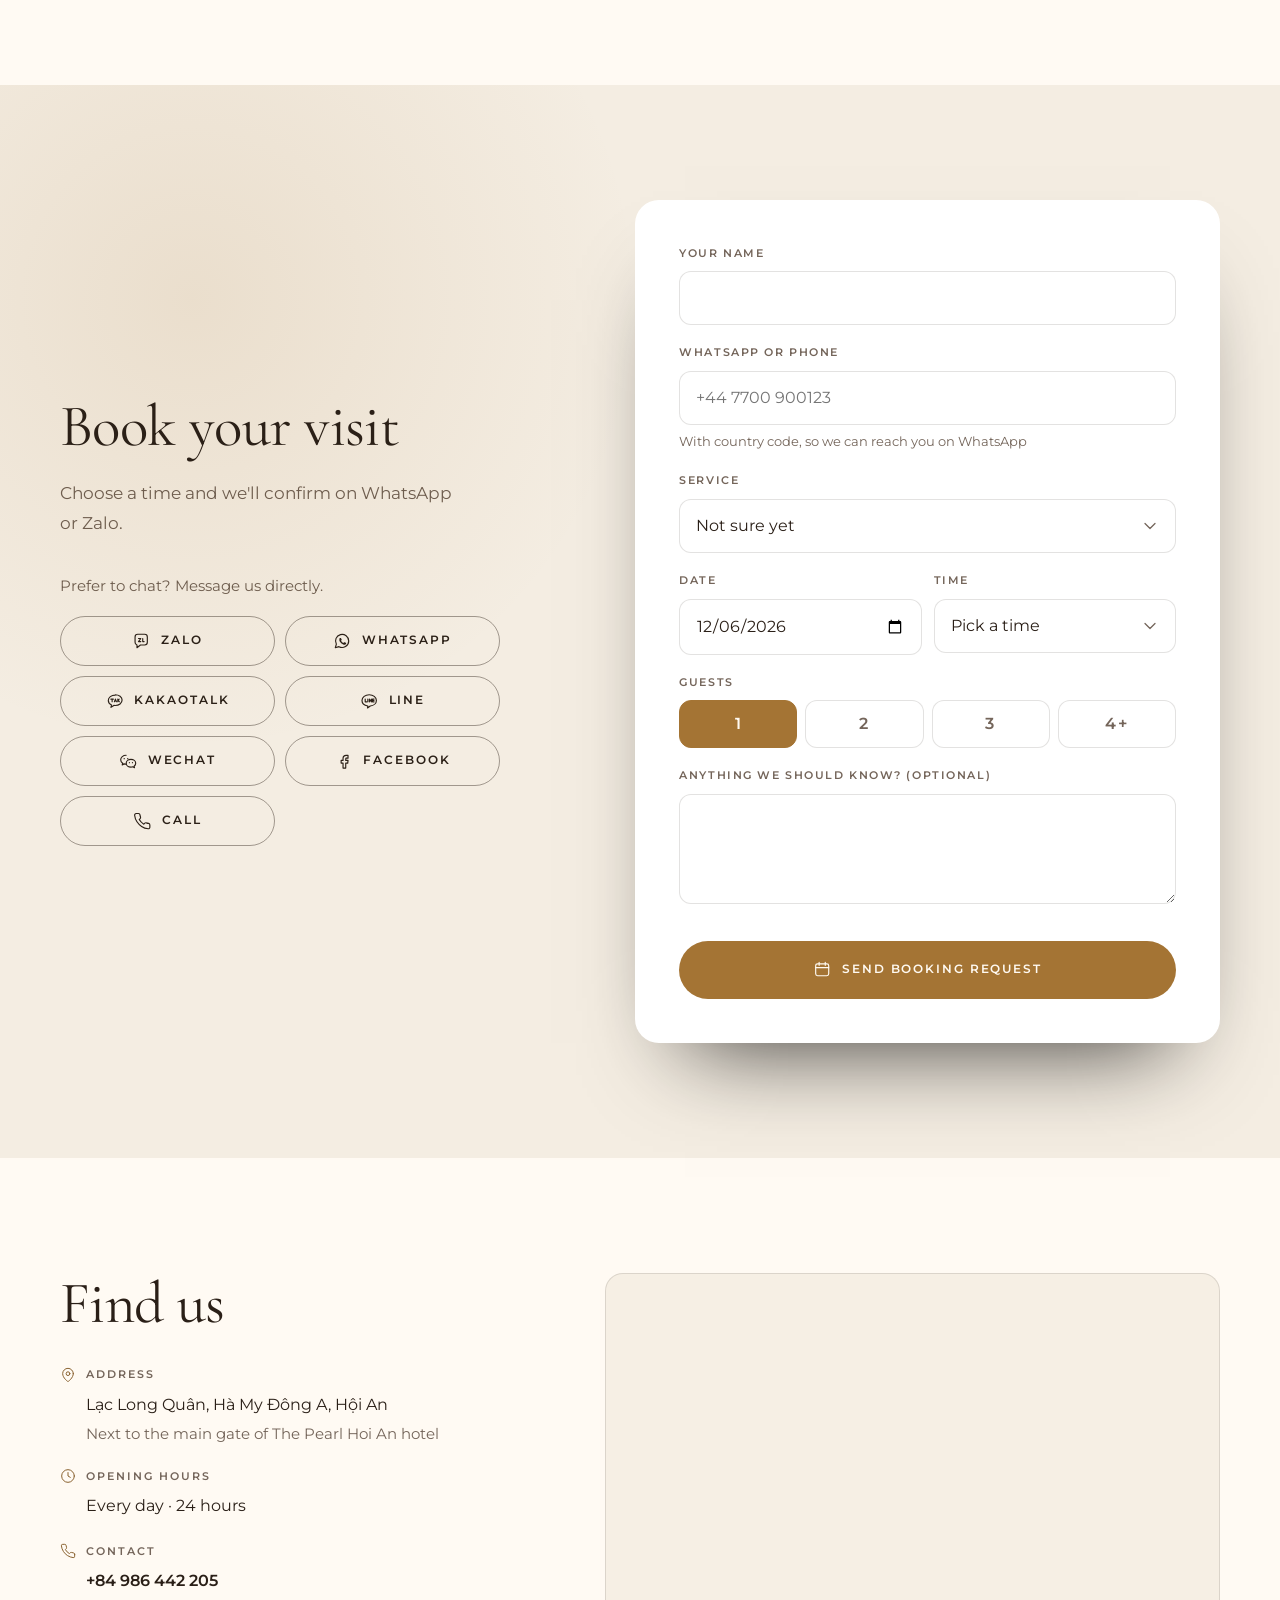
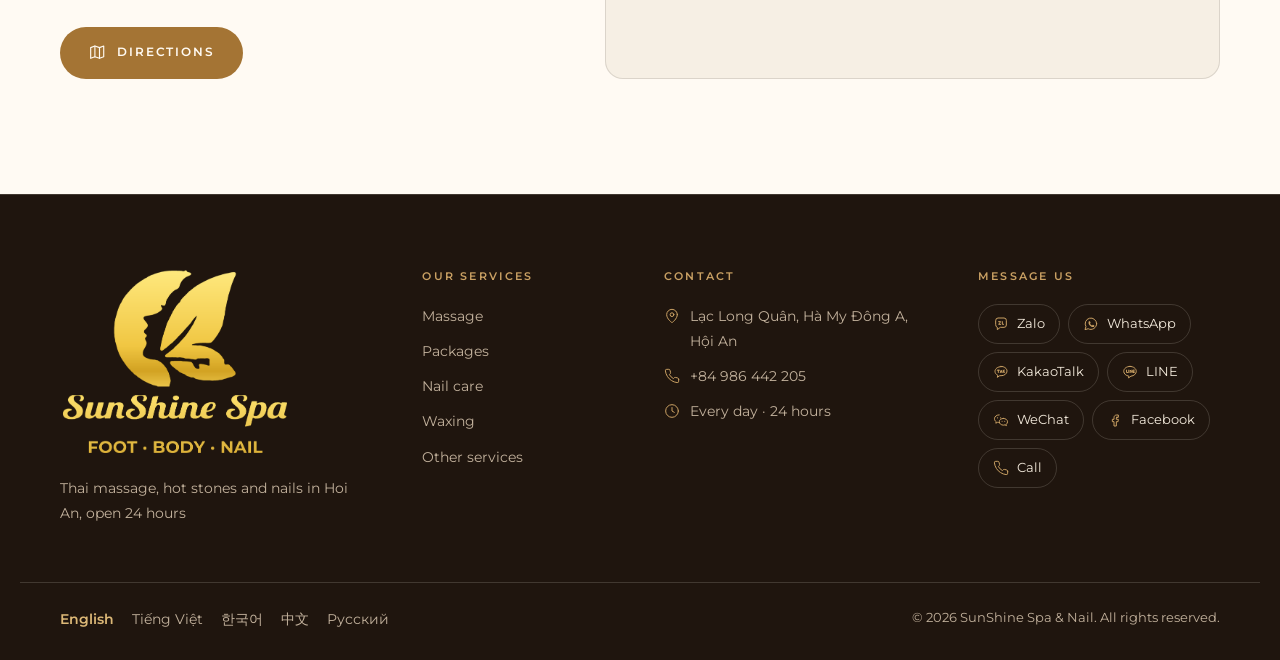
==== commit c4066209: "Update sunshine-spa preview site Co-Authored-By: Claude Opus 5.5 <noreply@anthropic.com>" ====
--- a/index.html
+++ b/index.html
@@ -25,7 +25,7 @@
 <style>:root{ --wood:#f4ede2;--wood-2:#ece2d3;--wood-3:#e0d3bf;--wood-rgb:244,237,226;--cream:#fffaf3;--cream-2:#f6efe4;--paper:#ffffff;--on-dark:#2b2017;--on-dark-muted:#6e5d4e;--on-dark-rgb:43,32,23;--on-dark-head:#2b2017;--line-dark:rgba(43,32,23,.14);--gold:#a47434;--gold-hi:#8f6329;--gold-rgb:164,116,52;--btn-ink:#fffaf2;--gold-deep:#8a6230;--glow-rgb:214,168,98;--glow2-rgb:190,150,95;--slat-rgb:120,90,60 }</style>
 <script>document.documentElement.classList.add("js")</script>
 <link rel="preload" as="image" href="img/hero-1280.webp" imagesrcset="img/hero-800.webp 800w, img/hero-1280.webp 1280w" imagesizes="(min-width: 960px) 40vw, 100vw">
-<script type="application/ld+json">{"@context": "https://schema.org", "@type": "DaySpa", "name": "SunShine Spa & Nail", "telephone": "+84986442205", "url": "https://romans7997.github.io/sunshine-spa/", "address": {"@type": "PostalAddress", "streetAddress": "Lạc Long Quân, Hà My Đông A, Hội An", "addressLocality": "Hoi An", "addressCountry": "VN"}, "openingHoursSpecification": [{"@type": "OpeningHoursSpecification", "dayOfWeek": "Monday", "opens": "00:00", "closes": "24:00"}, {"@type": "OpeningHoursSpecification", "dayOfWeek": "Tuesday", "opens": "00:00", "closes": "24:00"}, {"@type": "OpeningHoursSpecification", "dayOfWeek": "Wednesday", "opens": "00:00", "closes": "24:00"}, {"@type": "OpeningHoursSpecification", "dayOfWeek": "Thursday", "opens": "00:00", "closes": "24:00"}, {"@type": "OpeningHoursSpecification", "dayOfWeek": "Friday", "opens": "00:00", "closes": "24:00"}, {"@type": "OpeningHoursSpecification", "dayOfWeek": "Saturday", "opens": "00:00", "closes": "24:00"}, {"@type": "OpeningHoursSpecification", "dayOfWeek": "Sunday", "opens": "00:00", "closes": "24:00"}], "sameAs": ["https://www.google.com/maps/place/?q=place_id:ChIJjfmBW60PQjERwZygsNHJV4o"], "priceRange": "₫₫", "image": "https://romans7997.github.io/sunshine-spa/img/hero-1280.webp"}</script>
+<script type="application/ld+json">{"@context": "https://schema.org", "@type": "DaySpa", "name": "SunShine Spa & Nail", "telephone": "+84986442205", "url": "https://romans7997.github.io/sunshine-spa/", "address": {"@type": "PostalAddress", "streetAddress": "Lạc Long Quân, Hà My Đông A, Hội An", "addressLocality": "Hoi An", "addressCountry": "VN"}, "openingHoursSpecification": [{"@type": "OpeningHoursSpecification", "dayOfWeek": "Monday", "opens": "00:00", "closes": "24:00"}, {"@type": "OpeningHoursSpecification", "dayOfWeek": "Tuesday", "opens": "00:00", "closes": "24:00"}, {"@type": "OpeningHoursSpecification", "dayOfWeek": "Wednesday", "opens": "00:00", "closes": "24:00"}, {"@type": "OpeningHoursSpecification", "dayOfWeek": "Thursday", "opens": "00:00", "closes": "24:00"}, {"@type": "OpeningHoursSpecification", "dayOfWeek": "Friday", "opens": "00:00", "closes": "24:00"}, {"@type": "OpeningHoursSpecification", "dayOfWeek": "Saturday", "opens": "00:00", "closes": "24:00"}, {"@type": "OpeningHoursSpecification", "dayOfWeek": "Sunday", "opens": "00:00", "closes": "24:00"}], "sameAs": ["https://www.facebook.com/p/Sunshine-Spa-Nail-100092625280093/", "https://www.google.com/maps/place/?q=place_id:ChIJjfmBW60PQjERwZygsNHJV4o"], "priceRange": "₫₫", "image": "https://romans7997.github.io/sunshine-spa/img/hero-1280.webp"}</script>
 <script type="application/ld+json">{"@context": "https://schema.org", "@type": "FAQPage", "mainEntity": [{"@type": "Question", "name": "How can I pay?", "acceptedAnswer": {"@type": "Answer", "text": "Cash, bank transfer or card (Visa or Mastercard). Card payments have a 5% surcharge."}}, {"@type": "Question", "name": "Can I shower after the massage?", "acceptedAnswer": {"@type": "Answer", "text": "Yes, you can take a shower after your massage."}}, {"@type": "Question", "name": "Can I leave my luggage?", "acceptedAnswer": {"@type": "Answer", "text": "Yes. Leave your luggage with us, go sightseeing and pick it up later."}}, {"@type": "Question", "name": "Do you offer pick-up?", "acceptedAnswer": {"@type": "Answer", "text": "Yes. Pick-up and drop-off at all nearby hotels is free. For 90-minute massages there is also a free transfer within Hoi An for 2+ guests, one way between Da Nang and Hoi An for 2+ guests, and both ways for 5+ guests. Book a day ahead, or at least 2 hours in advance."}}, {"@type": "Question", "name": "What are your opening hours?", "acceptedAnswer": {"@type": "Answer", "text": "We're open 24 hours, every day."}}, {"@type": "Question", "name": "Do you have services for kids?", "acceptedAnswer": {"@type": "Answer", "text": "Yes, kids' massage and kids' nail polish, so the whole family can relax together."}}]}</script>
 </head>
 <body>
@@ -258,7 +258,7 @@
       </div>
       <div class="panel" id="cat2" role="tabpanel" aria-labelledby="tab-cat2">
         <div class="panel-media">
-<div class="panel-img"><img src="img/c2-760.webp" srcset="img/c2-760.webp 760w" sizes="(min-width: 960px) 30vw, 140px" alt="" width="760" height="1281" loading="lazy" decoding="async" style="object-position:50% 45%"></div>          <h3 class="panel-title">Nail care</h3>
+<div class="panel-img"><img src="img/c2-1280.webp" srcset="img/c2-800.webp 800w, img/c2-1280.webp 1280w" sizes="(min-width: 960px) 30vw, 140px" alt="" width="1280" height="960" loading="lazy" decoding="async" style="object-position:48% 50%"></div>          <h3 class="panel-title">Nail care</h3>
 <p class="panel-desc">Manicure, pedicure, gel and nail art, plus kids&#39; polish.</p>        </div>
         <div class="panel-list">
           <div class="ml">
@@ -317,7 +317,7 @@
       </div>
       <div class="panel" id="cat3" role="tabpanel" aria-labelledby="tab-cat3">
         <div class="panel-media">
-<div class="panel-img"><img src="img/c3-1600.webp" srcset="img/c3-800.webp 800w, img/c3-1600.webp 1600w" sizes="(min-width: 960px) 30vw, 140px" alt="" width="1600" height="2133" loading="lazy" decoding="async" style="object-position:50% 55%"></div>          <h3 class="panel-title">Waxing</h3>
+<div class="panel-img"><img src="img/c3-1024.webp" srcset="img/c3-800.webp 800w, img/c3-1024.webp 1024w" sizes="(min-width: 960px) 30vw, 140px" alt="" width="1024" height="683" loading="lazy" decoding="async" style="object-position:55% 45%"></div>          <h3 class="panel-title">Waxing</h3>
 <p class="panel-desc">Gentle waxing for women and men.</p>        </div>
         <div class="panel-list">
           <div class="mt" style="--cols:2">
@@ -503,7 +503,7 @@
         <p class="book-sub">Choose a time and we&#39;ll confirm on WhatsApp or Zalo.</p>
         <p class="book-or">Prefer to chat? Message us directly.</p>
         <div class="contact-grid"><a class="btn btn-line-light" href="https://zalo.me/0986442205" target="_blank" rel="noopener"><svg class="ic" viewBox="0 0 24 24" aria-hidden="true" focusable="false"><path d="M4 6.5A3.5 3.5 0 0 1 7.5 3h9A3.5 3.5 0 0 1 20 6.5v7a3.5 3.5 0 0 1-3.5 3.5H11l-4.5 3.5V17A3.5 3.5 0 0 1 4 13.5z"/><path d="M8.5 8.5h3l-3 4h3M14 8.5v4h1.8"/></svg><span>Zalo</span></a><a class="btn btn-line-light" href="https://wa.me/84986442205" target="_blank" rel="noopener"><svg class="ic" viewBox="0 0 24 24" aria-hidden="true" focusable="false"><path d="M20.5 11.6a8.6 8.6 0 0 1-12.7 7.5L3 20.5l1.4-4.6A8.6 8.6 0 1 1 20.5 11.6z"/><path class="fill" d="M8.6 8.3c.2-.5.5-.6.8-.6h.6c.2 0 .4.1.5.4l.8 1.8c.1.2 0 .5-.1.7l-.5.6c-.1.2-.1.4 0 .6.4.8 1.6 2 2.5 2.4.2.1.4.1.6-.1l.6-.7c.2-.2.4-.2.6-.1l1.8.8c.3.1.4.3.4.5 0 .9-.6 1.8-1.7 2-1 .2-2.5-.2-4.4-1.7-1.8-1.5-2.7-3.2-2.8-4.2-.1-.9.2-1.8.3-2.4z"/></svg><span>WhatsApp</span></a><button type="button" class="btn btn-line-light" data-kakao-id="Sunshinespa"><svg class="ic" viewBox="0 0 24 24" aria-hidden="true" focusable="false"><path d="M12 4C7 4 3 7.1 3 11c0 2.5 1.7 4.7 4.2 5.9L6.5 20l3.7-2.5c.6.1 1.2.1 1.8.1 5 0 9-3.1 9-7s-4-7-9-7z"/><path d="M8 9.3v3.4M9.6 9.3h-3.2M11 12.7l1.3-3.4 1.3 3.4M11.4 11.8h1.8M15.4 9.3v3.4M15.4 11l1.8-1.7M16 10.5l1.4 2.2"/></svg><span>KakaoTalk</span></button><a class="btn btn-line-light" href="https://line.me/ti/p/_vO2AToirl" target="_blank" rel="noopener"><svg class="ic" viewBox="0 0 24 24" aria-hidden="true" focusable="false"><path d="M12 3.6c5.2 0 9.4 3.3 9.4 7.4 0 3.7-3.4 6.8-8 7.3l-3.6 2.6.4-2.7C6 17.5 2.6 14.6 2.6 11c0-4.1 4.2-7.4 9.4-7.4z"/><path d="M6.8 9.2v3.6h1.9M10.2 9.2v3.6M12.3 12.8V9.2l2.6 3.6V9.2M18.4 9.2h-2v3.6h2M16.4 11h1.8"/></svg><span>LINE</span></a>
-<button type="button" class="btn btn-line-light" data-wechat-id="Sunshine_spa84"><svg class="ic" viewBox="0 0 24 24" aria-hidden="true" focusable="false"><path d="M9.3 4.3c-4 0-7.1 2.6-7.1 5.8 0 1.8 1 3.4 2.6 4.5l-.6 2.2 2.6-1.3c.8.2 1.6.3 2.5.3"/><path d="M15.6 9.6c3.4 0 6.2 2.3 6.2 5.1 0 1.5-.8 2.9-2.1 3.8l.5 1.9-2.2-1.1c-.8.3-1.6.4-2.4.4-3.4 0-6.2-2.3-6.2-5.1s2.8-5 6.2-5z"/><circle class="fill" cx="6.8" cy="8.7" r=".9"/><circle class="fill" cx="11.4" cy="8.7" r=".9"/><circle class="fill" cx="13.6" cy="13.9" r=".8"/><circle class="fill" cx="17.6" cy="13.9" r=".8"/></svg><span>WeChat</span></button><a class="btn btn-line-light" href="tel:+84986442205"><svg class="ic" viewBox="0 0 24 24" aria-hidden="true" focusable="false"><path d="M22 16.9v3a2 2 0 0 1-2.2 2 19.8 19.8 0 0 1-8.6-3.1 19.5 19.5 0 0 1-6-6A19.8 19.8 0 0 1 2.1 4.2 2 2 0 0 1 4.1 2h3a2 2 0 0 1 2 1.7c.1 1 .4 1.9.7 2.8a2 2 0 0 1-.5 2.1L8.1 9.9a16 16 0 0 0 6 6l1.3-1.3a2 2 0 0 1 2.1-.4c.9.3 1.8.6 2.8.7a2 2 0 0 1 1.7 2z"/></svg><span>Call</span></a></div>
+<button type="button" class="btn btn-line-light" data-wechat-id="Sunshine_spa84"><svg class="ic" viewBox="0 0 24 24" aria-hidden="true" focusable="false"><path d="M9.3 4.3c-4 0-7.1 2.6-7.1 5.8 0 1.8 1 3.4 2.6 4.5l-.6 2.2 2.6-1.3c.8.2 1.6.3 2.5.3"/><path d="M15.6 9.6c3.4 0 6.2 2.3 6.2 5.1 0 1.5-.8 2.9-2.1 3.8l.5 1.9-2.2-1.1c-.8.3-1.6.4-2.4.4-3.4 0-6.2-2.3-6.2-5.1s2.8-5 6.2-5z"/><circle class="fill" cx="6.8" cy="8.7" r=".9"/><circle class="fill" cx="11.4" cy="8.7" r=".9"/><circle class="fill" cx="13.6" cy="13.9" r=".8"/><circle class="fill" cx="17.6" cy="13.9" r=".8"/></svg><span>WeChat</span></button><a class="btn btn-line-light" href="https://www.facebook.com/p/Sunshine-Spa-Nail-100092625280093/" target="_blank" rel="noopener"><svg class="ic" viewBox="0 0 24 24" aria-hidden="true" focusable="false"><path d="M14.5 8H17V4.5h-2.5c-2.5 0-4 1.6-4 4.1V11H8v3.5h2.5V21H14v-6.5h2.6l.4-3.5h-3V9c0-.6.4-1 1-1z"/></svg><span>Facebook</span></a><a class="btn btn-line-light" href="tel:+84986442205"><svg class="ic" viewBox="0 0 24 24" aria-hidden="true" focusable="false"><path d="M22 16.9v3a2 2 0 0 1-2.2 2 19.8 19.8 0 0 1-8.6-3.1 19.5 19.5 0 0 1-6-6A19.8 19.8 0 0 1 2.1 4.2 2 2 0 0 1 4.1 2h3a2 2 0 0 1 2 1.7c.1 1 .4 1.9.7 2.8a2 2 0 0 1-.5 2.1L8.1 9.9a16 16 0 0 0 6 6l1.3-1.3a2 2 0 0 1 2.1-.4c.9.3 1.8.6 2.8.7a2 2 0 0 1 1.7 2z"/></svg><span>Call</span></a></div>
       </div>
       <div class="book-card">
         <form class="book-form" id="book-form" novalidate>
@@ -670,7 +670,7 @@
     <div class="footer-col">
       <h4>Message us</h4>
       <div class="footer-msg"><a class="chip" href="https://zalo.me/0986442205" target="_blank" rel="noopener"><svg class="ic" viewBox="0 0 24 24" aria-hidden="true" focusable="false"><path d="M4 6.5A3.5 3.5 0 0 1 7.5 3h9A3.5 3.5 0 0 1 20 6.5v7a3.5 3.5 0 0 1-3.5 3.5H11l-4.5 3.5V17A3.5 3.5 0 0 1 4 13.5z"/><path d="M8.5 8.5h3l-3 4h3M14 8.5v4h1.8"/></svg><span>Zalo</span></a><a class="chip" href="https://wa.me/84986442205" target="_blank" rel="noopener"><svg class="ic" viewBox="0 0 24 24" aria-hidden="true" focusable="false"><path d="M20.5 11.6a8.6 8.6 0 0 1-12.7 7.5L3 20.5l1.4-4.6A8.6 8.6 0 1 1 20.5 11.6z"/><path class="fill" d="M8.6 8.3c.2-.5.5-.6.8-.6h.6c.2 0 .4.1.5.4l.8 1.8c.1.2 0 .5-.1.7l-.5.6c-.1.2-.1.4 0 .6.4.8 1.6 2 2.5 2.4.2.1.4.1.6-.1l.6-.7c.2-.2.4-.2.6-.1l1.8.8c.3.1.4.3.4.5 0 .9-.6 1.8-1.7 2-1 .2-2.5-.2-4.4-1.7-1.8-1.5-2.7-3.2-2.8-4.2-.1-.9.2-1.8.3-2.4z"/></svg><span>WhatsApp</span></a><button type="button" class="chip" data-kakao-id="Sunshinespa"><svg class="ic" viewBox="0 0 24 24" aria-hidden="true" focusable="false"><path d="M12 4C7 4 3 7.1 3 11c0 2.5 1.7 4.7 4.2 5.9L6.5 20l3.7-2.5c.6.1 1.2.1 1.8.1 5 0 9-3.1 9-7s-4-7-9-7z"/><path d="M8 9.3v3.4M9.6 9.3h-3.2M11 12.7l1.3-3.4 1.3 3.4M11.4 11.8h1.8M15.4 9.3v3.4M15.4 11l1.8-1.7M16 10.5l1.4 2.2"/></svg><span>KakaoTalk</span></button><a class="chip" href="https://line.me/ti/p/_vO2AToirl" target="_blank" rel="noopener"><svg class="ic" viewBox="0 0 24 24" aria-hidden="true" focusable="false"><path d="M12 3.6c5.2 0 9.4 3.3 9.4 7.4 0 3.7-3.4 6.8-8 7.3l-3.6 2.6.4-2.7C6 17.5 2.6 14.6 2.6 11c0-4.1 4.2-7.4 9.4-7.4z"/><path d="M6.8 9.2v3.6h1.9M10.2 9.2v3.6M12.3 12.8V9.2l2.6 3.6V9.2M18.4 9.2h-2v3.6h2M16.4 11h1.8"/></svg><span>LINE</span></a>
-<button type="button" class="chip" data-wechat-id="Sunshine_spa84"><svg class="ic" viewBox="0 0 24 24" aria-hidden="true" focusable="false"><path d="M9.3 4.3c-4 0-7.1 2.6-7.1 5.8 0 1.8 1 3.4 2.6 4.5l-.6 2.2 2.6-1.3c.8.2 1.6.3 2.5.3"/><path d="M15.6 9.6c3.4 0 6.2 2.3 6.2 5.1 0 1.5-.8 2.9-2.1 3.8l.5 1.9-2.2-1.1c-.8.3-1.6.4-2.4.4-3.4 0-6.2-2.3-6.2-5.1s2.8-5 6.2-5z"/><circle class="fill" cx="6.8" cy="8.7" r=".9"/><circle class="fill" cx="11.4" cy="8.7" r=".9"/><circle class="fill" cx="13.6" cy="13.9" r=".8"/><circle class="fill" cx="17.6" cy="13.9" r=".8"/></svg><span>WeChat</span></button><a class="chip" href="tel:+84986442205"><svg class="ic" viewBox="0 0 24 24" aria-hidden="true" focusable="false"><path d="M22 16.9v3a2 2 0 0 1-2.2 2 19.8 19.8 0 0 1-8.6-3.1 19.5 19.5 0 0 1-6-6A19.8 19.8 0 0 1 2.1 4.2 2 2 0 0 1 4.1 2h3a2 2 0 0 1 2 1.7c.1 1 .4 1.9.7 2.8a2 2 0 0 1-.5 2.1L8.1 9.9a16 16 0 0 0 6 6l1.3-1.3a2 2 0 0 1 2.1-.4c.9.3 1.8.6 2.8.7a2 2 0 0 1 1.7 2z"/></svg><span>Call</span></a></div>
+<button type="button" class="chip" data-wechat-id="Sunshine_spa84"><svg class="ic" viewBox="0 0 24 24" aria-hidden="true" focusable="false"><path d="M9.3 4.3c-4 0-7.1 2.6-7.1 5.8 0 1.8 1 3.4 2.6 4.5l-.6 2.2 2.6-1.3c.8.2 1.6.3 2.5.3"/><path d="M15.6 9.6c3.4 0 6.2 2.3 6.2 5.1 0 1.5-.8 2.9-2.1 3.8l.5 1.9-2.2-1.1c-.8.3-1.6.4-2.4.4-3.4 0-6.2-2.3-6.2-5.1s2.8-5 6.2-5z"/><circle class="fill" cx="6.8" cy="8.7" r=".9"/><circle class="fill" cx="11.4" cy="8.7" r=".9"/><circle class="fill" cx="13.6" cy="13.9" r=".8"/><circle class="fill" cx="17.6" cy="13.9" r=".8"/></svg><span>WeChat</span></button><a class="chip" href="https://www.facebook.com/p/Sunshine-Spa-Nail-100092625280093/" target="_blank" rel="noopener"><svg class="ic" viewBox="0 0 24 24" aria-hidden="true" focusable="false"><path d="M14.5 8H17V4.5h-2.5c-2.5 0-4 1.6-4 4.1V11H8v3.5h2.5V21H14v-6.5h2.6l.4-3.5h-3V9c0-.6.4-1 1-1z"/></svg><span>Facebook</span></a><a class="chip" href="tel:+84986442205"><svg class="ic" viewBox="0 0 24 24" aria-hidden="true" focusable="false"><path d="M22 16.9v3a2 2 0 0 1-2.2 2 19.8 19.8 0 0 1-8.6-3.1 19.5 19.5 0 0 1-6-6A19.8 19.8 0 0 1 2.1 4.2 2 2 0 0 1 4.1 2h3a2 2 0 0 1 2 1.7c.1 1 .4 1.9.7 2.8a2 2 0 0 1-.5 2.1L8.1 9.9a16 16 0 0 0 6 6l1.3-1.3a2 2 0 0 1 2.1-.4c.9.3 1.8.6 2.8.7a2 2 0 0 1 1.7 2z"/></svg><span>Call</span></a></div>
     </div>
   </div>
   <div class="wrap footer-bottom">
